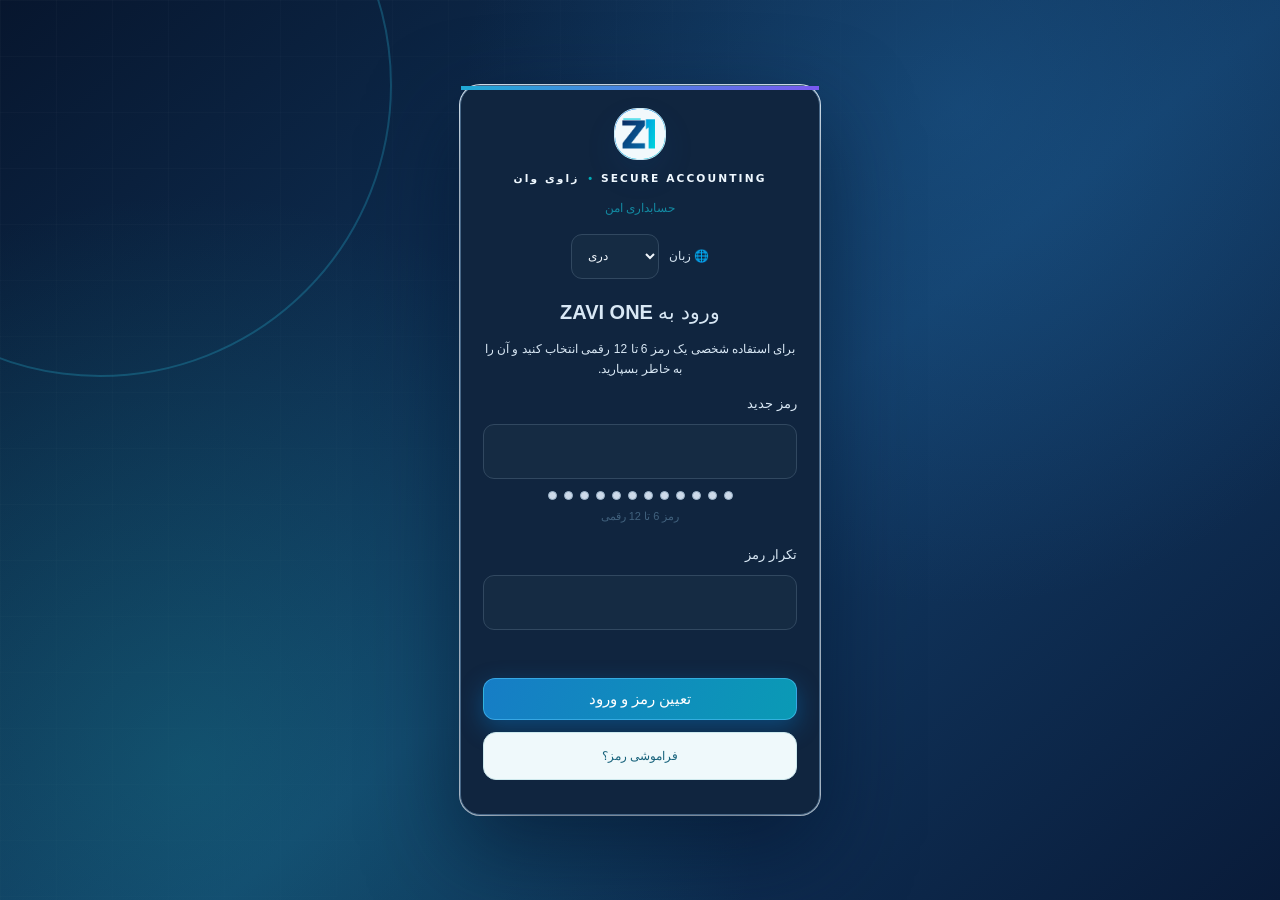
==== apps/one/index.html @ f265a0a1 "Fix PDF assets placement and escape template script tag" ====
<!doctype html>
<html lang="fa-AF" dir="rtl">
<head><script id="zavi-early-language-v30">try{let l=localStorage.getItem("zavi_public_language_v11");if(!["en","ps-AF","fa-AF"].includes(l))l="fa-AF";document.documentElement.lang=l;document.documentElement.dir=l==="en"?"ltr":"rtl";document.documentElement.setAttribute("data-zavi-lang",l)}catch(_){}</script><script id="zavi-theme-bootstrap-v29">try{let t=localStorage.getItem("zavi_theme_preference_v29");if(!["light","dark","glass"].includes(t))t="dark";document.documentElement.setAttribute("data-zavi-theme",t==="glass"?"dark":t);document.documentElement.setAttribute("data-zavi-appearance",t)}catch(e){document.documentElement.setAttribute("data-zavi-theme","dark");document.documentElement.setAttribute("data-zavi-appearance","dark")}</script><link rel="stylesheet" href="./zavi-i18n-v22.css?v=26.0"><link rel="stylesheet" href="./zavi-manual-waste-v41.css?v=41.1">
<meta charset="utf-8"><meta name="viewport" content="width=device-width,initial-scale=1,viewport-fit=cover">
<meta name="theme-color" content="#061a3c"><link rel="manifest" href="./manifest.webmanifest"><link rel="apple-touch-icon" sizes="180x180" href="./icon-180.png"><meta name="description" content="ZAVI ONE — حسابداری ساده برای فروشگاه‌ها به زبان‌های فارسی، پشتو و انگلیسی"><meta name="apple-mobile-web-app-title" content="ZAVI"><meta name="apple-mobile-web-app-capable" content="yes"><meta name="apple-mobile-web-app-status-bar-style" content="default">
<link rel="preconnect" href="https://wbbmwfnmurpphwxesssx.supabase.co" crossorigin>
<title>ZAVI ONE | حسابداری عمومی چندزبانه</title>
<script id="zavi-v44-auth-initial-guard">window.zaviCloudCanEdit=()=>false;window.zaviAccessDiagnostic=()=>"در حال بررسی حساب، دستگاه و اشتراک؛ تا تأیید مجوز ثبت غیرفعال است.";</script>
<script id="zavi-sw-bootstrap">(function(){
 if(!('serviceWorker'in navigator)||!window.isSecureContext)return;
 window.zaviSWInstall=navigator.serviceWorker.register('./sw.js',{scope:'./',updateViaCache:'none'})
 .then(()=>navigator.serviceWorker.ready).catch(e=>{console.warn('ZAVI service worker:',e.message);return null});
})();</script>

<style>
:root{--bg:#f5f7fb;--white:#fff;--ink:#152440;--muted:#73809a;--line:#e6ecf4;--primary:#136e7a;--primary2:#0b5262;--teal:#10a790;--red:#e15a6c;--amber:#d99723;--shadow:0 9px 36px rgba(27,44,79,.055);--radius:18px}
*{box-sizing:border-box}html{scroll-behavior:smooth}body{margin:0;background:var(--bg);color:var(--ink);font-family:Tahoma,"Arial",system-ui,sans-serif;font-size:13px;line-height:1.85;-webkit-tap-highlight-color:transparent}button,input,select,textarea{font:inherit}button{cursor:pointer}button:disabled{opacity:.45;cursor:not-allowed}a{text-decoration:none;color:inherit}svg{width:19px;height:19px;display:inline-block;vertical-align:middle;fill:none;stroke:currentColor;stroke-width:1.85;stroke-linecap:round;stroke-linejoin:round;flex-shrink:0}.app{display:flex;min-height:100vh}.sidebar{width:255px;position:fixed;top:0;bottom:0;right:0;background:linear-gradient(165deg,#152747,#101d37 70%);color:#afc0dd;padding:26px 15px 20px;display:flex;flex-direction:column;z-index:40}.brand{display:flex;align-items:center;gap:12px;color:white;margin:2px 9px 38px}.brand-logo{display:grid;place-items:center;background:linear-gradient(145deg,#91baff,#5276f1);height:47px;width:47px;border-radius:16px;box-shadow:0 7px 17px #3b63db57;color:#fff;font-size:24px;font-weight:900}.brand-name{font-weight:bold;font-size:21px;line-height:1.4}.brand-sub{color:#839bbf;font-size:10px}.section-nav{font-size:10px;color:#738bac;letter-spacing:.4px;padding:0 17px 9px;margin-top:8px}.nav-btn{display:flex;align-items:center;gap:12px;width:100%;color:#aebfdd;text-align:right;border:0;background:transparent;border-radius:12px;margin:2px 0;padding:10px 16px;font-weight:bold;transition:.18s}.nav-btn:hover,.nav-btn.active{background:#ffffff16;color:#fff}.nav-btn.active{box-shadow:inset -3px 0 #7aa6ff}.nav-btn svg{width:20px}.sidebar-footer{margin-top:auto;border-top:1px solid #ffffff1b;padding:17px 12px 0;font-size:11px;line-height:2;color:#7e95b5}.sidebar-footer strong{color:#dfeaff}.main{margin-right:255px;width:calc(100% - 255px);min-width:0}.topbar{height:79px;padding:0 36px;display:flex;justify-content:space-between;align-items:center;background:#fff;border-bottom:1px solid var(--line)}.topbar-title{font-size:18px;font-weight:800;letter-spacing:-.4px}.topbar-sub{font-size:11px;color:var(--muted);margin-top:-2px}.topbar-actions{display:flex;gap:10px;align-items:center}.content{max-width:1560px;margin:0 auto;padding:29px 36px 85px}.btn{border:1px solid var(--line);background:#fff;color:var(--ink);border-radius:12px;padding:10px 15px;display:inline-flex;gap:8px;align-items:center;justify-content:center;font-weight:bold;min-height:40px;white-space:nowrap}.btn:hover{background:#f7f9ff}.btn svg{width:17px;height:17px}.btn.primary{background:var(--primary);border-color:var(--primary);color:white;box-shadow:0 6px 16px #5265d52c}.btn.primary:hover{background:var(--primary2)}.btn.subtle{background:#edf1ff;border-color:#edf1ff;color:var(--primary2)}.btn.danger{color:#bb3d4d;background:#fff1f2;border-color:#fbd4da}.btn.tiny{padding:5px 9px;min-height:30px;border-radius:9px;font-size:11px}.icon-button{width:38px;height:38px;padding:0;border:1px solid var(--line);display:grid;place-items:center;background:#fff;border-radius:11px;color:#65758d}.page-head{display:flex;align-items:center;justify-content:space-between;gap:16px;margin-bottom:23px}.page-head h2{font-size:21px;margin:0;letter-spacing:-.6px}.page-head p{color:var(--muted);margin:3px 0 0;font-size:11px}.action-group{display:flex;gap:9px;align-items:center;flex-wrap:wrap}.card{background:#fff;border:1px solid var(--line);border-radius:var(--radius);box-shadow:var(--shadow)}.welcome{position:relative;background:linear-gradient(120deg,#10354e,#175c71 63%,#167e85);color:#fff;border-radius:22px;overflow:hidden;min-height:163px;padding:27px 31px;margin-bottom:24px;display:flex;justify-content:space-between;align-items:center}.welcome:before,.welcome:after{content:"";position:absolute;border-radius:50%;border:1px solid #ffffff22}.welcome:before{height:300px;width:300px;left:-65px;top:-160px;box-shadow:0 0 0 35px #ffffff09,0 0 0 72px #ffffff08}.welcome:after{height:110px;width:110px;left:160px;bottom:-93px;box-shadow:0 0 0 28px #ffffff0a}.welcome h2{font-size:24px;margin:0 0 7px}.welcome p{margin:0;color:#d1ddfa;font-size:12px}.welcome .btn{z-index:1;border:0;background:#fff;color:#253c75}.eyebrow{color:#bed0f2;font-size:11px}.stat-grid{display:grid;grid-template-columns:repeat(4,minmax(0,1fr));gap:15px;margin-bottom:22px}.stat{padding:18px 20px;position:relative;min-height:130px}.stat-top{display:flex;align-items:center;justify-content:space-between}.stat-icon{display:grid;place-items:center;border-radius:12px;height:41px;width:41px}.stat-icon.blue{background:#edf0ff;color:#5566d8}.stat-icon.green{background:#e4f8f2;color:#0e9d82}.stat-icon.orange{background:#fff5e5;color:#d79829}.stat-icon.pink{background:#fff0f2;color:#dc637a}.stat-label{font-size:11px;color:#75819a;margin:11px 0 3px}.stat-value{font-weight:900;font-size:22px;direction:ltr;text-align:right;line-height:1.6}.stat-foot{font-size:10px;color:var(--muted);margin-top:1px}.layout-2{display:grid;grid-template-columns:1.35fr 1fr;gap:18px}.panel-head{display:flex;align-items:center;justify-content:space-between;padding:18px 20px;border-bottom:1px solid var(--line);gap:10px}.panel-head h3{margin:0;font-size:14px}.panel-body{padding:20px}.muted{color:var(--muted)}.tiny-note{font-size:10px;color:var(--muted)}.pill{display:inline-flex;align-items:center;justify-content:center;padding:3px 9px;border-radius:100px;font-size:10px;font-weight:bold;background:#edf5fb;color:#4d6d90;white-space:nowrap}.pill.green{background:#e7f8f1;color:#07896e}.pill.red{background:#fff0f1;color:#ce5167}.pill.amber{background:#fff6e7;color:#ad7725}.pill.blue{background:#edf0ff;color:#5265d6}.transaction-table{width:100%;border-collapse:collapse;min-width:590px}.transaction-table th{text-align:right;font-size:11px;color:#8591a8;background:#f9fafc;font-weight:normal;padding:13px 14px;border-bottom:1px solid var(--line);white-space:nowrap}.transaction-table td{padding:13px 14px;border-bottom:1px solid #edf1f7;font-size:12px}.transaction-table tbody tr:last-child td{border-bottom:none}.transaction-table tbody tr:hover{background:#fafbff}.table-wrap{overflow-x:auto}.table-bar{padding:18px 19px;display:flex;gap:10px;flex-wrap:wrap;justify-content:space-between}.searchbox{background:white;border:1px solid var(--line);border-radius:11px;display:flex;gap:10px;align-items:center;padding:0 11px;min-height:40px;min-width:230px;color:#8d97a8}.searchbox svg{width:16px}.searchbox input{border:0;outline:0;min-width:0;background:transparent;flex:1;width:100%;color:var(--ink)}.filterbar{display:flex;gap:9px;flex-wrap:wrap;align-items:center}.filterbar select,.filterbar input{border:1px solid var(--line);border-radius:11px;min-height:40px;padding:7px 12px;color:var(--ink);background:white;max-width:170px}.list-mobile{display:none}.record-card{padding:15px 17px;border-bottom:1px solid var(--line)}.record-card:last-child{border-bottom:0}.record-card strong{font-size:13px}.rec-top{display:flex;justify-content:space-between;gap:12px}.rec-detail{display:flex;align-items:center;justify-content:space-between;color:var(--muted);gap:12px;font-size:11px;margin-top:8px}.amount{font-weight:bold;direction:ltr;display:inline-block;unicode-bidi:isolate}.positive{color:#089c83}.negative{color:#da5667}.badge{display:inline-block;background:#f0f3fb;padding:3px 8px;border-radius:8px;color:#536484;font-size:10px}.empty{padding:48px 20px;text-align:center;color:#8390a7}.empty svg{width:42px;height:42px;color:#b7c1d5;stroke-width:1.25}.empty strong{display:block;color:#465774;font-size:14px;margin:9px 0 2px}.progress{height:7px;background:#eef2f9;border-radius:20px;overflow:hidden}.progress i{height:100%;display:block;background:#6579e2;border-radius:20px}.bar-chart{height:192px;display:flex;align-items:stretch;justify-content:space-around;gap:13px;padding:8px 4px 0;direction:ltr}.bar-col{height:100%;display:flex;flex-direction:column;align-items:center;flex:1;justify-content:flex-end;gap:5px;min-width:32px}.bar-col .track{height:150px;width:min(40px,100%);background:#eff2ff;border-radius:8px;display:flex;align-items:flex-end;overflow:hidden}.bar-col .fill{background:linear-gradient(180deg,#8195f9,#4e65d7);border-radius:8px 8px 0 0;width:100%;min-height:1px}.bar-col .label{font-size:10px;color:#8591a8;white-space:nowrap}.bar-col .tip{font-size:9px;color:#5b6c85}.stock-item{padding:12px 0;border-bottom:1px solid #f0f3f8;display:flex;align-items:center;justify-content:space-between;gap:10px}.stock-item:last-child{border:0}.stock-item .prod-title{font-weight:bold}.stock-item .stock-sub{font-size:10px;color:var(--muted)}.mini-circle{height:36px;width:36px;border-radius:11px;display:grid;place-items:center;background:#f1f5ff;color:#6275d5;margin-left:9px}.stock-left{display:flex;align-items:center}.form-grid{display:grid;grid-template-columns:repeat(2,minmax(0,1fr));gap:14px}.field{display:flex;flex-direction:column;gap:5px;min-width:0}.field.full{grid-column:1/-1}.field label{font-weight:bold;font-size:11px;color:#4b5972}.field input,.field select,.field textarea{min-height:43px;min-width:0;width:100%;border:1px solid #dce4ef;border-radius:10px;background:#fff;padding:10px 12px;outline:none;color:#22314a;transition:.15s}.field textarea{min-height:78px;resize:vertical}.field input:focus,.field select:focus,.field textarea:focus{border-color:#7786e5;box-shadow:0 0 0 3px #6375e715}.field-hint{font-size:10px;color:#91a0b5}.modal-backdrop{position:fixed;inset:0;background:#0e1f3d8c;z-index:100;display:flex;align-items:center;justify-content:center;padding:20px;backdrop-filter:blur(3px)}.modal{max-width:760px;width:100%;background:white;max-height:min(94vh,950px);overflow:auto;border-radius:23px;box-shadow:0 24px 80px #121c3450}.modal-head{padding:18px 23px;border-bottom:1px solid var(--line);display:flex;align-items:center;justify-content:space-between;position:sticky;top:0;background:white;z-index:2}.modal-head h3{font-size:17px;margin:0}.modal-body{padding:23px}.modal-foot{padding:15px 23px;display:flex;gap:10px;justify-content:flex-end;border-top:1px solid var(--line);background:white;position:sticky;bottom:0}.order-items{display:flex;flex-direction:column;gap:8px}.order-head{display:grid;grid-template-columns:2fr .65fr 1fr 32px;gap:8px;color:#7c889e;font-size:10px;padding:0 4px}.order-line{display:grid;grid-template-columns:2fr .65fr 1fr 32px;gap:8px}.order-line select,.order-line input{min-width:0;width:100%;border:1px solid #dce4ef;border-radius:9px;padding:10px;font-size:12px;background:white}.order-line .remove-line{height:39px;border:1px solid #f1dce2;border-radius:9px;background:#fff4f5;color:#ca5c6a;padding:0;display:grid;place-items:center}.totals{background:#f5f7fe;border:1px solid #e9eeff;border-radius:13px;padding:12px 15px;display:flex;justify-content:space-between;gap:10px;flex-wrap:wrap}.totals div{display:flex;gap:7px;align-items:center}.totals b{color:#2a408e}.form-section-title{font-size:12px;font-weight:800;margin:21px 0 9px;border-bottom:1px solid var(--line);padding-bottom:7px}.settings-card{padding:20px;margin-bottom:17px}.settings-card h3{font-size:14px;margin:0 0 7px}.settings-card p{font-size:11px;color:var(--muted);margin:4px 0 13px}.settings-card .action-group{margin-top:12px}.notice{border-radius:12px;padding:13px 16px;background:#fff8e7;color:#815c1c;font-size:11px;border:1px solid #f8e8c0;margin-bottom:18px}.report-grid{display:grid;grid-template-columns:repeat(3,minmax(0,1fr));gap:13px;margin-bottom:17px}.report-stat{padding:17px}.report-stat small{display:block;color:var(--muted)}.report-stat strong{font-size:21px;display:block;direction:ltr;text-align:right;margin-top:4px}.account-box{display:flex;align-items:center;justify-content:space-between;gap:15px;border:1px solid var(--line);border-radius:12px;padding:14px 17px;background:white}.accounts-grid{display:grid;grid-template-columns:repeat(3,1fr);gap:12px}.error-text{color:var(--red);font-size:11px;display:none}.toast{position:fixed;bottom:30px;left:30px;background:#192c4b;color:#fff;box-shadow:0 12px 40px #10203c4d;z-index:200;padding:12px 18px;border-radius:12px;font-size:12px;max-width:min(480px,calc(100vw - 34px));opacity:0;pointer-events:none;transform:translateY(18px);transition:.2s}.toast.show{opacity:1;transform:translateY(0)}.mobile-bottom{display:none}.mobile-brand{display:none}.shade{display:none}.top-label{padding:3px 8px;background:#f0f3fe;border-radius:8px;color:#6577a0;font-size:10px}.split-line{display:flex;justify-content:space-between;gap:10px;margin:8px 0}.detail-box{background:#f8fafe;padding:15px;border-radius:13px}.file-button{position:relative;overflow:hidden}.file-button input{position:absolute;inset:0;opacity:0;cursor:pointer;width:100%;height:100%}.nav-mobile-only{display:none}
@media(max-width:1260px){.content{padding-left:23px;padding-right:23px}.topbar{padding:0 23px}.stat{padding:16px 13px}.stat-value{font-size:19px}}
@media(max-width:1050px){.sidebar{display:none}.main{margin-right:0;width:100%}.topbar{height:70px}.mobile-brand{display:flex;align-items:center;gap:9px;font-size:17px;font-weight:900}.mobile-brand .brand-logo{width:38px;height:38px;font-size:20px;border-radius:12px}.topbar-title,.topbar-sub{display:none}.mobile-bottom{display:grid;grid-template-columns:repeat(5,1fr);position:fixed;bottom:0;left:0;right:0;padding:8px 7px calc(8px + env(safe-area-inset-bottom));background:#fff;border-top:1px solid var(--line);z-index:35;box-shadow:0 -7px 25px #1225490b}.bottom-btn{display:flex;flex-direction:column;gap:1px;align-items:center;justify-content:center;background:none;border:0;color:#8791a7;min-height:48px;font-size:10px}.bottom-btn.active{color:#4256ca;font-weight:bold}.bottom-btn.active svg{stroke-width:2.5}.shade{display:block;position:fixed;inset:0;background:#07162c80;z-index:70}.mobile-drawer{display:flex!important;right:0;width:min(290px,85vw);box-shadow:-15px 0 50px #0815284b;z-index:80}.mobile-drawer .brand{margin-bottom:15px}.sidebar-footer{font-size:10px}.content{padding-bottom:105px}.nav-mobile-only{display:inline-flex}}
@media(max-width:760px){.content{padding:19px 15px 113px}.topbar{padding:0 15px}.stat-grid{grid-template-columns:repeat(2,1fr);gap:11px}.stat{min-height:121px}.stat-value{font-size:18px}.layout-2{grid-template-columns:1fr}.page-head{align-items:flex-start}.page-head h2{font-size:18px}.page-head .action-group{justify-content:flex-end}.welcome{min-height:170px;padding:23px 19px}.welcome h2{font-size:20px}.welcome .btn{font-size:11px;padding:8px 11px}.welcome p{max-width:270px}.report-grid{grid-template-columns:repeat(2,1fr)}.accounts-grid{grid-template-columns:1fr}.table-wrap{display:none}.list-mobile{display:block}.searchbox{min-width:0;flex:1}.table-bar{padding:13px;gap:8px}.panel-head{padding:15px}.modal-backdrop{padding:0;align-items:flex-end}.modal{border-radius:20px 20px 0 0;max-height:95vh}.modal-head{padding:15px 17px}.modal-body{padding:15px 16px}.modal-foot{padding:12px 16px 19px}.form-grid{gap:11px}.order-head,.order-line{grid-template-columns:minmax(100px,2fr) minmax(55px,.65fr) minmax(70px,1fr) 30px;gap:5px}.order-line select,.order-line input{padding:7px 5px;font-size:11px}.order-line .remove-line{height:36px}.toast{bottom:85px;left:12px}.stat-label{margin:8px 0 0}.action-group .btn{font-size:11px;padding:8px 10px}}
@media(max-width:390px){.form-grid{grid-template-columns:1fr}.field.full{grid-column:1}.stat-value{font-size:16px}.topbar-actions .btn{padding:8px}.welcome{display:block}.welcome .btn{margin-top:13px}.report-grid{grid-template-columns:1fr 1fr}}
@media print{.sidebar,.topbar,.mobile-bottom,.modal-backdrop,.btn,.page-head .action-group,.table-bar{display:none!important}.main{margin:0;width:100%}.content{padding:0}body{background:white}.card{box-shadow:none} .table-wrap{display:block} .list-mobile{display:none}}

/* Accounts receivable pro features */
.debt-hero{background:linear-gradient(118deg,#13274f 0%,#2a4483 74%,#486ac8 100%);color:white;padding:25px 27px;border-radius:21px;display:flex;gap:18px;justify-content:space-between;align-items:center;margin:0 0 18px;box-shadow:0 14px 40px #243e811d;position:relative;overflow:hidden}
.debt-hero:after{content:"";width:250px;height:250px;border-radius:50%;position:absolute;left:-95px;top:-165px;box-shadow:0 0 0 30px #ffffff09,0 0 0 65px #ffffff05;border:2px solid #ffffff16}
.debt-hero small{display:block;color:#b7ccf5;font-size:12px}.debt-hero strong{display:block;font-size:32px;line-height:1.45;direction:ltr;text-align:right}.debt-hero span{font-size:11px;color:#d4e1fa}.debt-hero .btn{z-index:1;color:#203d7a;background:#fff;border:0}
.debt-cards{display:grid;grid-template-columns:repeat(2,minmax(0,1fr));gap:13px;margin:0 0 22px}.debt-card{background:white;padding:18px;border:1px solid var(--line);border-radius:17px;box-shadow:var(--shadow);min-width:0}.debt-card .dc-top{display:flex;align-items:center;justify-content:space-between;gap:9px}.debt-card h3{margin:0;font-size:15px}.debt-card .dc-amount{font-size:24px;font-weight:900;display:block;margin-top:8px;color:#be465c}.debt-card .dc-contact{display:flex;gap:8px;color:#78859f;font-size:11px;margin:4px 0 13px;align-items:center}.debt-card .dc-actions{display:flex;flex-wrap:wrap;gap:7px}.debt-card .dc-actions .btn{min-height:36px}.debt-card .dc-actions .btn svg{width:15px}
.ledger-intro{background:linear-gradient(135deg,#f1f5ff,#ffffff);border:1px solid #e2eafa;padding:15px 16px;border-radius:14px;margin-bottom:14px}.ledger-intro small{display:block;color:#7c8da8}.ledger-intro strong{font-size:23px;display:block;color:#273d85;direction:ltr;text-align:right}.ledger-table{width:100%;border-collapse:collapse;font-size:11px}.ledger-table th{font-size:10px;text-align:right;padding:10px;background:#f6f8fd;color:#8390a7}.ledger-table td{padding:11px 10px;border-bottom:1px solid #edf1f6}.ledger-table .amount{font-size:11px}.ledger-contact{display:flex;flex-wrap:wrap;gap:15px;margin:7px 0 14px;color:#75839a;font-size:11px}.ledger-contact a{color:var(--primary2)}.statement-preview{background:#f0f4fa;text-align:center;border-radius:15px;padding:14px}.statement-preview img{max-width:100%;max-height:min(58vh,650px);object-fit:contain;box-shadow:0 5px 24px #192a4b2b;border-radius:9px}.statement-actions{display:flex;flex-wrap:wrap;gap:8px;margin-top:15px}.statement-actions .btn{flex:1}.small-info{font-size:11px;color:#7886a0;line-height:2}.phone-link{direction:ltr;unicode-bidi:isolate;display:inline-flex;color:#4a5fc4;text-decoration:underline;text-underline-offset:3px}
@media(max-width:760px){.debt-cards{grid-template-columns:1fr}.debt-hero{padding:18px;align-items:flex-start}.debt-hero strong{font-size:24px}.debt-hero .btn{font-size:10px}.debt-card{padding:15px}.ledger-table{min-width:530px}.statement-actions .btn{flex:1 1 calc(50% - 8px);white-space:normal;text-align:center}}
@media(max-width:390px){.debt-hero{display:block}.debt-hero .btn{margin-top:12px}}


/* ZAVI Personal — private owner mode */
html.zawi-locked .app,html.zawi-locked .mobile-bottom,html.zawi-locked #overlay,html.zawi-locked #toast{visibility:hidden!important}
.zawi-lock-screen{position:fixed;inset:0;z-index:99999;display:none;align-items:center;justify-content:center;background:radial-gradient(circle at 80% 0%,#2d508f 0%,transparent 37%),linear-gradient(145deg,#0e1e3a 0%,#182e5a 58%,#131e38 100%);padding:calc(16px + env(safe-area-inset-top)) 17px calc(16px + env(safe-area-inset-bottom));font-family:Tahoma,Arial,sans-serif;color:#203351;overflow-y:auto}
html.zawi-locked .zawi-lock-screen{display:flex}
.zawi-auth-card{width:min(100%,420px);padding:30px 28px;background:white;border-radius:28px;box-shadow:0 26px 75px #07102450;text-align:center;max-height:100%;overflow-y:auto}
.zawi-lock-emblem{height:70px;width:70px;background:linear-gradient(130deg,#4c77e9,#263c7c);border-radius:24px;display:grid;place-items:center;margin:0 auto 12px;color:white;font-size:34px;font-weight:900;box-shadow:0 14px 30px #24499f44}
.zawi-brand-latin{font-weight:800;color:#6b7c9c;letter-spacing:2px;font-size:10px}
.zawi-auth-card h2{font-size:25px;margin:4px 0 8px;color:#16294a}
.zawi-lock-description{font-size:12px;color:#74829a;line-height:2;margin:0 auto 18px;max-width:320px}
.zawi-pin-field{text-align:right;margin-bottom:12px}
.zawi-pin-field label{display:block;margin-bottom:5px;font-size:11px;color:#465977;font-weight:bold}
.zawi-pin-field input{width:100%;height:52px;letter-spacing:8px;direction:ltr;text-align:center;font-size:22px;border:1px solid #dbe2ef;outline:0;border-radius:13px;background:#f7f9fd;color:#172747}
.zawi-pin-field input:focus{border-color:#576ee2;box-shadow:0 0 0 3px #5973e522}
.zawi-pin-btn{width:100%;background:linear-gradient(130deg,#4c67de,#354bb9);color:white;border:0;border-radius:14px;min-height:50px;font-weight:900;font-size:14px;margin-top:7px}
.zawi-lock-error{font-size:11px;color:#c33e59;min-height:27px;margin:7px 0 0;line-height:1.7}
.zawi-lock-info{font-size:10px;line-height:2;color:#8b97ac;margin:14px 0 0}
.zawi-personal-action{display:inline-flex;justify-content:center;align-items:center;gap:6px;padding:7px 11px;border-radius:10px;border:1px solid #dbe5f2;background:#fff;color:#304c83;font-weight:700;font-size:11px;cursor:pointer}
@media (max-width:420px){.zawi-auth-card{padding:25px 20px}.zawi-auth-card h2{font-size:22px}}
@media print {.zawi-lock-screen{display:none!important}}
.fx-preview{padding:10px 13px;border-radius:11px;background:#ecfbfb;border:1px solid #c7eaeb;color:#076879;font-weight:bold;min-height:43px}
@media(max-width:590px){.fx-preview{font-size:12px}.modal-body{padding:16px}.form-grid{grid-template-columns:1fr 1fr;gap:10px}.field.full{grid-column:1/-1}}

/* ZAVI 7: fast free-text invoices and easy product cards */
.zawi-inline-tip{margin:8px 0 12px;padding:11px 14px;background:#eaf9f9;color:#17636e;border:1px solid #c9e8eb;border-radius:12px;font-size:11px;line-height:1.9}
.zawi-order-heading{display:grid;grid-template-columns:minmax(0,2fr) minmax(75px,.65fr) minmax(100px,1fr) 36px;gap:8px;margin:0 5px 7px;font-size:11px;color:#617088}
.order-items{gap:10px}
.order-line{display:block;padding:11px;border:1px solid #dbe5f2;border-radius:14px;background:#fbfcff}
.order-line .order-row{display:grid;grid-template-columns:minmax(0,2fr) minmax(75px,.65fr) minmax(100px,1fr) 36px;gap:9px;align-items:start}
.order-line input,.order-line select{min-width:0;width:100%;border:1px solid #d3deef;border-radius:9px;padding:10px;font-size:13px;background:white;min-height:42px}
.order-line .remove-line{height:42px;width:36px;border:1px solid #f1dce2;border-radius:9px;background:#fff4f5;color:#ca5c6a;padding:0;display:grid;place-items:center}
.order-line .line-status{font-size:10px;line-height:1.7;color:#66768b;padding:6px 2px 0}
.order-line .line-status.fresh{color:#007c75}
.order-line details{margin-top:7px}
.order-line details summary{cursor:pointer;font-size:11px;color:#4965a0;padding:3px 2px}
.order-line .extras-grid{display:grid;grid-template-columns:repeat(3,minmax(0,1fr));gap:9px;margin-top:8px}
.order-line .extras-grid label{font-weight:700;display:block;margin-bottom:4px;color:#51627e;font-size:10px}
.zawi-receipt-block{background:#fffdf5;border:1px solid #f6e8b4;padding:12px;border-radius:12px;font-size:11px;color:#805c17}
@media(max-width:650px){
.zawi-order-heading{display:none}
.order-line .order-row{grid-template-columns:minmax(0,1fr) minmax(0,1fr) 36px;gap:8px}
.order-line .order-row [data-field="productName"]{grid-column:1/-1}
.order-line .extras-grid{grid-template-columns:1fr 1fr}
.order-line .extras-grid > :last-child{grid-column:1/-1}
}


/* ZAVI — دری افغانستان / نسخه حرفه‌ای ۸ */
:root{--primary:#185c80;--primary2:#137c9d;--shadow:0 9px 25px rgba(20,67,99,.075)}
.page-head h2{color:#103b59}.btn.primary{background:linear-gradient(115deg,#116f91,#0c8b9e);border-color:#0c829a;box-shadow:0 7px 16px rgba(15,123,155,.17)}
.btn.primary:hover{background:#126a89}.sidebar{background:linear-gradient(166deg,#102c49,#0b223b 70%)}
.sidebar .nav-btn.active{box-shadow:inset -4px 0 #e8c24d}.welcome{background:linear-gradient(122deg,#0e344f,#146d88 68%,#13a6af)}
.card{border-color:#dce9ee}.pill.blue{background:#e5f4f7;color:#15738d}
.account-box{border-color:#dbe9ed}.stats-mini{display:flex;flex-wrap:wrap;gap:10px;align-items:center}
.backup-reminder{background:linear-gradient(115deg,#fff9e7,#f2fbff);border:1px solid #f6e8b6;padding:14px 17px;margin:13px 0;border-radius:13px;display:flex;gap:15px;align-items:center;justify-content:space-between;flex-wrap:wrap}
.backup-reminder b{display:block;color:#68501e}.backup-reminder p{margin:1px 0;color:#927348;font-size:11px}.tag-label{display:inline-block;font-size:10px;color:#587f8e;background:#e8f5f6;padding:3px 9px;border-radius:20px}
.hawala-records{display:grid;gap:12px}.hawala-record{padding:15px 16px;border:1px solid #dbe8ec;border-radius:14px;background:#fff}
.hawala-record-head{display:flex;justify-content:space-between;gap:15px;align-items:center;flex-wrap:wrap}
.hawala-record .data-grid{display:grid;grid-template-columns:repeat(3,minmax(0,1fr));gap:12px;margin:11px 0;color:#536a7e;font-size:11px}
.hawala-record .data-grid b{display:block;font-size:12px;color:#1c4158;margin-top:3px}
@media(max-width:700px){.hawala-record .data-grid{grid-template-columns:repeat(2,minmax(0,1fr))}.backup-reminder .btn{width:100%}}

/* ZAVI ONE public-friendly multilingual layout */
.zavi-language-picker{border:1px solid #cddce7;border-radius:10px;background:#fff;color:#153a55;padding:7px 9px;font:600 12px system-ui;max-width:106px;height:38px;outline:none;cursor:pointer;direction:ltr}
.zavi-install-small{border:1px solid #dce5f0;background:#e7f8fb;color:#0d708c;border-radius:10px;font-weight:900;cursor:pointer;height:37px;width:39px}
.zavi-auth-language{display:flex;gap:10px;align-items:center;justify-content:center;flex-wrap:wrap;margin:10px 0 15px;color:#60758d;font-size:12px}
.zavi-custom-card{border:1px solid #c5e4e9!important;background:linear-gradient(130deg,#fff,#f6fcfc)}
.zavi-custom-head{display:flex;align-items:start;justify-content:space-between;gap:15px;flex-wrap:wrap}.zavi-custom-head h3{margin:0 0 6px}.zavi-custom-head p{margin:0 0 14px;color:#6b8291;line-height:1.9}
.zavi-module-grid{display:grid;grid-template-columns:repeat(3,minmax(0,1fr));gap:9px;margin:12px 0}.zavi-switch{border:1px solid #dbe9ee;background:#fff;border-radius:11px;padding:8px 12px;display:flex;align-items:center;gap:8px;cursor:pointer;font-size:12px}.zavi-switch input{accent-color:#1686a1;width:17px;height:17px}
html[dir=ltr] .sidebar{left:0;right:auto}html[dir=ltr] .main{margin-left:255px;margin-right:0}html[dir=ltr] .nav-btn{text-align:left}html[dir=ltr] .transaction-table th,html[dir=ltr] .transaction-table td{text-align:left}html[dir=ltr] .page-head,html[dir=ltr] .card{text-align:left}html[dir=ltr] .field label{text-align:left}html[dir=ltr] .brand{text-align:left}html[dir=ltr] .sidebar .nav-btn.active{box-shadow:inset 4px 0 #e8c24d}
@media(max-width:900px){html[dir=ltr] .main{margin:0;width:100%}html[dir=ltr] .sidebar{right:auto;left:-280px}html[dir=ltr] .sidebar.mobile-drawer{left:0;right:auto}}
@media(max-width:660px){.zavi-module-grid{grid-template-columns:repeat(2,minmax(0,1fr))}.zavi-language-picker{max-width:85px;padding:5px 4px}.zavi-install-small{height:34px;width:33px}.topbar-actions{gap:4px}}


html,body{max-width:100%;overflow-x:clip}
@media(min-width:1051px){html[dir="ltr"] .sidebar{right:auto;left:0}html[dir="ltr"] .main{margin-right:0;margin-left:255px}}
@media(max-width:1050px){html[dir="ltr"] .main{margin-right:0;margin-left:0;width:100%}}
@media(max-width:700px){
 .topbar{display:flex;gap:7px;justify-content:space-between;padding:0 12px}
 .topbar>.topbar-actions{min-width:0;flex-shrink:1;gap:6px}
 .topbar .mobile-brand{font-size:14px;white-space:nowrap;flex-shrink:0}
 #z20TopStatus,#todayStamp{display:none!important}
 .topbar .zavi-language-picker{max-width:95px;width:95px;padding:6px 4px}
 .topbar #topSaleBtn{min-width:38px;max-width:94px;padding:8px 7px;font-size:10px}
 .page-head{flex-wrap:wrap}
}
/* ZAVI ONE — professional, accessible customization and cloud teams */
.z20-profile{display:flex;align-items:center;gap:10px;border:1px solid #dce8ef;background:#eff9fa;padding:9px 13px;border-radius:14px;color:#184e5e;font-size:12px;font-weight:700;flex-wrap:wrap}
.z20-profile .z20-dot{width:8px;height:8px;border-radius:50%;background:#13a88c;display:inline-block}
.z20-controls{display:flex;gap:8px;flex-wrap:wrap;align-items:center}
.z20-grid{display:grid;grid-template-columns:repeat(2,minmax(0,1fr));gap:10px}
.z20-toggle{display:flex;align-items:center;justify-content:space-between;gap:10px;padding:12px 14px;background:#f8fbfc;border:1px solid #e2ecf0;border-radius:12px;cursor:pointer;font-weight:600}
.z20-toggle input{width:19px;height:19px;accent-color:#139f8c;flex-shrink:0;cursor:pointer}
.z20-sub{font-size:11px;color:#687c8f;line-height:1.9}
.z20-panel{border:1px solid #e0eaf0;border-radius:18px;background:#fff;padding:22px;margin:17px 0;box-shadow:0 8px 26px rgba(19,49,77,.055)}
.z20-panel h3{margin:0 0 6px;font-size:17px}.z20-panel p{margin:7px 0 15px;color:#65778e;font-size:12px;line-height:2}
.z20-label{display:block;font-size:12px;color:#3a526d;font-weight:700;margin:8px 0 5px}
.z20-input{width:100%;min-width:0;border:1px solid #d8e4ec;border-radius:10px;background:#fff;padding:12px;color:#1d3047;min-height:42px;font:inherit}
.z20-input:focus{outline:2px solid #a6e8dc;border-color:#0f9d8b}
.z20-row{display:grid;grid-template-columns:repeat(2,minmax(0,1fr));gap:12px}
.z20-success{background:#e6f9ef;color:#126b4b;border-radius:11px;padding:10px 14px;margin:12px 0}
.z20-alert{background:#fff5e6;color:#835514;border:1px solid #f9e3bf;border-radius:12px;padding:12px 14px;margin:12px 0;line-height:1.9;font-size:12px}
.z20-readonly .btn[data-action]:not([data-action="backup"]):not([data-action^="export_"]):not([data-action="backup_secure"]){opacity:.36;pointer-events:none}
.z20-readonly #topSaleBtn{display:none!important}
.z20-pill{background:#e9eefb;color:#314e8b;display:inline-flex;align-items:center;padding:4px 11px;border-radius:99px;font-size:12px}
.z20-team{display:flex;justify-content:space-between;align-items:center;padding:12px 0;border-bottom:1px solid #e9eff3;gap:10px;flex-wrap:wrap}
.z20-actions{display:flex;gap:9px;flex-wrap:wrap;margin-top:11px}.z20-actions .btn{min-width:0}
.z20-status{font-size:11px;color:#617992;padding:10px 0;word-wrap:break-word}
.z20-advanced summary{cursor:pointer;font-weight:700;padding:9px;color:#306c78}
@media(max-width:700px){.z20-grid,.z20-row{grid-template-columns:1fr}.z20-panel{padding:16px}.z20-actions .btn{flex:1}}


/* ZAVI ONE visual identity inspired by Z1 invoice: navy + turquoise + white */
:root{--bg:#f0f6fb;--primary:#066ca4;--primary2:#0097bf;--shadow:0 12px 34px rgba(6,38,78,.075)}
body{background:radial-gradient(circle at 90% -5%,#d8f7fc 0,transparent 30%),var(--bg)}
.sidebar{background:linear-gradient(164deg,#031b43,#07336d 58%,#065879);border-left:1px solid #0c567c}
.sidebar .brand-logo{background:linear-gradient(125deg,#0c89ce,#05d8dc);color:#fff;box-shadow:0 7px 28px #05bbc55a}
.sidebar .nav-btn.active{background:linear-gradient(90deg,#1bd4db20,#19a6fa32);box-shadow:inset -4px 0 #10dde2}
.topbar{border-bottom:1px solid #d9e9f1;box-shadow:0 5px 28px #0b3a7310}
.card,.z20-panel{border:1px solid #dceaf1;box-shadow:0 9px 28px #082b5a0b;border-radius:18px}
.welcome{background:linear-gradient(117deg,#052d66 3%,#0066a9 63%,#08c6d4);border:1px solid #08adcd;box-shadow:0 18px 35px #036fa72b}
.btn.primary{background:linear-gradient(115deg,#0757a0,#04b7c8);border-color:#057cb0}
.btn.primary:hover{background:linear-gradient(115deg,#064a84,#098ba9)}
.stat-value{color:#0c426e}.panel-head h3{color:#0a4978}
.zavi-custom-card{background:linear-gradient(125deg,#fff,#e9faff)}
.z1-repair-stats{display:grid;grid-template-columns:repeat(3,minmax(0,1fr));gap:12px;margin-bottom:16px}.z1-repair-stat{padding:17px;background:linear-gradient(135deg,#fff,#edfbff);border-radius:16px;border:1px solid #d8ecf5}.z1-repair-stat span{display:block;font-size:11px;color:#6b8494}.z1-repair-stat b{font-size:20px;color:#07477c}
.z1-repair-list{display:grid;gap:10px;padding:14px}.z1-repair-entry{display:flex;justify-content:space-between;gap:15px;align-items:center;background:#fafcff;border:1px solid #e1edf5;border-radius:15px;padding:15px}.z1-repair-entry b{display:block;font-size:14px}.z1-repair-entry small{display:block;color:#71889a;font-size:11px;line-height:2.1}.z1-repair-entry .pill{margin-top:6px}.z1-repair-meta{text-align:left}.z1-repair-meta .action-group{margin-top:6px}.z1-repair-meta .btn{min-height:30px}.z1-detail-title{display:flex;justify-content:space-between;align-items:center;gap:10px;font-size:18px;margin-bottom:12px}
.z1-edition{display:inline-flex;align-items:center;gap:8px;background:#e2f7fa;color:#035477;border-radius:20px;border:1px solid #b4e7ef;font-size:11px;padding:4px 10px;font-weight:800}
@media(max-width:800px){.z1-repair-stats{grid-template-columns:1fr}.z1-repair-entry{flex-direction:column;align-items:stretch}.z1-repair-meta{text-align:right}}

/* ZAVI ONE v21.1 — readable typography & one-click options */
body{font-size:15px;line-height:1.9}
.nav-btn,.btn,.field input,.field select,.field textarea,.filterbar input,.filterbar select{font-size:14px}
.field label,.page-head p,.topbar-sub,.panel-head h3,.transaction-table th,.record-card strong{font-size:13px}
.transaction-table td,.record-card,.notice,.settings-card p,.zavi-switch,.z20-toggle,.small-info{font-size:14px}
.tiny-note,.pill,.stat-label,.stat-foot,.section-nav,.sidebar-footer,.nav-btn small,.field-hint{font-size:12px}
.zavi-enable-all{display:flex;align-items:center;flex-wrap:wrap;gap:12px;padding:14px 0 18px}
.zavi-enable-all .btn{white-space:normal;line-height:1.7}
.zavi-renew-whatsapp{display:inline-flex;align-items:center;gap:6px;white-space:nowrap}
@media(max-width:760px){body{font-size:15px}.nav-btn,.btn,.field input,.field select,.field textarea{font-size:15px}.transaction-table td,.transaction-table th{font-size:13px}.zavi-enable-all .btn{width:100%}}

/* V24.3 Pro: legibility-only adjustment; preserve original layout */
body{font-family:Tahoma,"Noto Sans Arabic",Arial,system-ui,sans-serif;font-size:15px;line-height:1.95}
button,input,select,textarea{font-family:inherit;font-size:inherit}
.nav-btn,.settings-card p,.record-detail,.record-card,.field label,.field-hint,.small-info,.notice,.z20-sub,.z20-label,.z20-status,.zawi-lock-description{font-size:14px;line-height:1.9}
.transaction-table td,.transaction-table th,.ledger-table td,.ledger-table th,.stat-label,.stat-foot,.tiny-note{font-size:13px;line-height:1.85}
.page-head p,.topbar-sub,.zawi-lock-info{font-size:13px}
@media(max-width:650px){body{font-size:14px}.settings-card p,.field label,.nav-btn{font-size:13px}}

/* ZAVI ONE V45: 12 Afghan solar months and readable invoice preview */
.z45-chart-scroll{width:100%;overflow-x:auto;overscroll-behavior-x:contain;scrollbar-color:#aac5ee #eff5fd;padding-bottom:10px;scrollbar-width:thin}
.z45-chart-scroll .bar-chart{height:235px;min-width:785px;gap:8px;justify-content:space-between;padding:8px 4px 0}
.z45-chart-scroll .bar-col{min-width:50px;gap:5px}
.z45-chart-scroll .bar-col .track{height:177px;width:32px;background:#edf4ff}
.z45-chart-scroll .bar-col .label{font-size:11px;color:#233f63}
.z45-chart-scroll .bar-col .tip{font-size:10px;font-weight:700}
.z45-chart-scroll .solar-chart-year{font-size:10px}
.z45-invoice-modal{max-width:1030px!important;max-height:min(96vh,1100px)!important;box-shadow:0 28px 80px #0f254254!important}
.z45-invoice-modal .modal-body{padding:14px 20px}
.z45-invoice-modal .statement-preview{display:flex;align-items:flex-start;justify-content:center;background:linear-gradient(160deg,#f0f5fc,#e9f2f9);border:1px solid #e2eaf3;border-radius:18px;padding:16px;max-height:69vh;overflow:auto}
.z45-invoice-modal .statement-preview img{height:auto!important;max-height:none!important;width:min(100%,710px)!important;box-shadow:0 10px 32px #172d4924;border-radius:11px}
.z45-invoice-modal .statement-actions{display:flex;flex-wrap:wrap;gap:8px;margin-top:14px;justify-content:center}
.z45-invoice-modal .statement-actions .btn{min-height:43px}
@media(max-width:650px){.z45-invoice-modal .modal-body{padding:10px}.z45-invoice-modal .statement-preview{padding:8px;max-height:65vh}.z45-invoice-modal .statement-actions .btn{font-size:11px;padding:7px 9px}.z45-chart-scroll .bar-chart{min-width:760px}}

/* V47: full Afghan Solar Hijri year: Hamal -> Hoot in RTL reading order. */
.z47-chart-header{display:flex;align-items:center;justify-content:space-between;flex-wrap:wrap;gap:10px;margin-bottom:10px}
.z47-chart-year-label{display:inline-flex;gap:8px;align-items:center;font-weight:700;font-size:12px;color:#25456c}
.z47-chart-year-label select{min-width:92px;border:1px solid #cbdcf5;border-radius:10px;padding:5px 8px;background:#fff;color:#123b6a}
.z47-chart-scroll{direction:rtl;scrollbar-gutter:stable}
.z47-chart-scroll .bar-chart{direction:rtl;min-width:790px;justify-content:space-between}
.z47-chart-scroll .bar-col{min-width:49px}
.z47-chart-scroll .bar-col .label{font-size:12px;font-weight:750;color:#234767}
.z47-chart-scroll .bar-col .fill{background:linear-gradient(180deg,#27b9ca,#2367c7)}
@media(max-width:650px){.z47-chart-scroll .bar-chart{min-width:785px}.z47-chart-header{align-items:flex-start}}
</style>
<style id="zavi-public-graphic-v2433">
/* ZAVI ONE PUBLIC GRAPHIC UI V24.3.3 — presentation-only theme */
:root{--bg:#edf5ff;--white:#fff;--ink:#10264b;--muted:#6d829f;--line:#dce8f8;--primary:#0878ef;--primary2:#065cce;--teal:#04bf9d;--red:#f94373;--amber:#ff9816;--shadow:0 10px 34px rgba(12,60,120,.095);--radius:18px}
body{background:radial-gradient(circle at 15% 0%,#d9edff 0,transparent 37%),linear-gradient(140deg,#eff7ff,#e9f2fc 65%,#e7f1fd);color:var(--ink);font-family:Tahoma,'Segoe UI',Arial,system-ui,sans-serif;font-size:13.5px}
.sidebar{background:linear-gradient(165deg,#092e60 0%,#061b3a 58%,#081a37 100%);box-shadow:-5px 0 25px #051b3c2a;border-left:1px solid #2a5081;padding:18px 12px}
.brand{padding:12px 8px 17px;margin:0 4px 17px;border-bottom:1px solid #ffffff22}
.brand-logo{background:linear-gradient(145deg,#0bb7ff,#0069f5 80%);box-shadow:0 10px 25px #078bff55;border-radius:14px}
.brand-name{font-size:23px;letter-spacing:.3px}.brand-sub{color:#a9d3fb}
.section-nav{color:#82b4e6}.nav-btn{color:#c9dcf4;border-radius:11px;padding:11px 14px;margin:3px 0;transition:background .2s,transform .2s}
.nav-btn:hover{background:#123d74;color:white;transform:translateX(-2px)}.nav-btn.active{background:linear-gradient(100deg,#098fff,#0069ee);color:white;box-shadow:0 6px 20px #006bf344,inset 0 1px #ffffff50}
.sidebar-footer{color:#a2bfe0}.sidebar-footer strong{color:white}
.topbar{background:linear-gradient(105deg,#123e73,#092a57);border-bottom:1px solid #285a93;color:white;box-shadow:0 4px 18px #0b3a7122}
.topbar-title{color:white}.topbar-sub{color:#c5dcf7}.topbar .btn,.topbar .icon-button{background:#ffffff15;color:#fff;border-color:#ffffff38}
.content{max-width:1700px;padding:25px 25px 100px}
.card{background:linear-gradient(165deg,#ffffff,#fcfdff);border:1px solid #d8e7f8;box-shadow:var(--shadow);border-radius:18px}
.welcome{background:linear-gradient(110deg,#073d87,#087ae6 68%,#02b9c6);box-shadow:0 12px 30px #0873cf31;border:1px solid #ffffff36;border-radius:19px}
.welcome h2{font-size:25px}.welcome .eyebrow{color:#c5f5ff}.welcome p{color:#e0f4ff}
.stat{border-radius:16px;min-height:130px;overflow:hidden;border:1px solid #d9e9fb;transition:transform .2s,box-shadow .2s}
.stat:hover{transform:translateY(-3px);box-shadow:0 14px 32px #1377d020}
.stat-icon{width:49px;height:49px;border-radius:14px;box-shadow:0 6px 18px #1643a31b}.stat-icon.blue{background:linear-gradient(135deg,#008aff,#0765f4);color:white}.stat-icon.green{background:linear-gradient(135deg,#08cda7,#00a78c);color:white}.stat-icon.orange{background:linear-gradient(135deg,#ffb12e,#ff8500);color:white}.stat-icon.pink{background:linear-gradient(135deg,#ff5589,#ef1d63);color:white}
.stat-value{font-size:24px;color:#0b2c5e}.stat-label{color:#567396;font-weight:700}
.btn{border-radius:11px;transition:transform .18s,box-shadow .18s,background .18s}.btn:hover:not(:disabled){transform:translateY(-1px)}.btn.primary{background:linear-gradient(110deg,#0c8cff,#0767ef);border-color:#0c80ef;box-shadow:0 7px 17px #0979e92e}.btn.primary:hover{background:linear-gradient(110deg,#0972ed,#034fbf)}.btn.subtle{background:#eaf4ff;color:#086be2;border-color:#d7e9ff}
.btn.danger{background:#fff0f4;color:#d7295b}.panel-head{background:linear-gradient(180deg,#f9fcff,#fff);border-radius:18px 18px 0 0}.panel-head h3{font-size:15px;color:#103465}
.transaction-table th{background:#eaf3ff;color:#20466f;font-weight:700}.transaction-table td{border-color:#e2edfa}.transaction-table tbody tr:hover{background:#f0f7ff}
.searchbox,.filterbar select,.filterbar input,.field input,.field select,.field textarea{border-color:#d4e4f7;border-radius:11px}.searchbox:focus-within,.field input:focus,.field select:focus,.field textarea:focus{border-color:#1585f5;box-shadow:0 0 0 3px #168aff1b}
.pill.blue{background:#e8f3ff;color:#0668d3}.pill.green{background:#e2fbf2;color:#048a65}.pill.amber{background:#fff4e0;color:#aa6b00}
.bar-col .fill{background:linear-gradient(180deg,#19a3ff,#086cf4)}.bar-col .track{background:#e5f1ff}
.mini-circle{background:#e5f2ff;color:#0074ed}.account-box,.report-stat,.zv-feature-card{border-color:#d8e7fa!important;box-shadow:0 5px 20px #15549a0c}
.zv-journal-item{border-color:#e4effa}.modal{box-shadow:0 25px 80px #0b295c50;border:1px solid #d9e8fa}
.mobile-bottom{background:#ffffffed;backdrop-filter:blur(15px);border-color:#d4e6fa}.bottom-btn.active{color:#0578ef}
@media(max-width:1050px){.topbar{background:linear-gradient(105deg,#123e73,#092a57)}.topbar .mobile-brand{color:white}.sidebar.mobile-drawer{background:linear-gradient(165deg,#092e60,#061b3a)}}
@media(max-width:760px){.content{padding:16px 12px 115px}.stat{min-height:115px;padding:13px}.stat-icon{width:42px;height:42px}.stat-value{font-size:19px}.welcome{padding:21px 17px}.welcome h2{font-size:21px}.page-head{flex-wrap:wrap}.page-head .action-group{width:100%;justify-content:flex-start}.card{border-radius:15px}.btn{white-space:normal}.topbar{padding:0 13px}}
@media(max-width:390px){.stat-grid{gap:8px}.stat{padding:10px}.stat-value{font-size:16px}.stat-label{font-size:10px}.stat-icon{height:36px;width:36px}.content{padding-left:9px;padding-right:9px}}
@media(prefers-reduced-motion:reduce){.nav-btn,.stat,.btn{transition:none!important}}
</style>
<script>document.documentElement.classList.add("zawi-locked")</script>
<script>
/* QR Code for JavaScript © Kazuhiko Arase — MIT; bundled from qrcode-terminal — Apache 2.0. See third_party_licenses.txt. */
(function(){const _mods={"QRMode":function(module,require){
module.exports = {
    MODE_NUMBER :       1 << 0,
    MODE_ALPHA_NUM :    1 << 1,
    MODE_8BIT_BYTE :    1 << 2,
    MODE_KANJI :        1 << 3
};

},"QRErrorCorrectLevel":function(module,require){
module.exports = {
	L : 1,
	M : 0,
	Q : 3,
	H : 2
};


},"QRMaskPattern":function(module,require){
module.exports = {
	PATTERN000 : 0,
	PATTERN001 : 1,
	PATTERN010 : 2,
	PATTERN011 : 3,
	PATTERN100 : 4,
	PATTERN101 : 5,
	PATTERN110 : 6,
	PATTERN111 : 7
};

},"QRMath":function(module,require){
var QRMath = {

	glog : function(n) {
	
		if (n < 1) {
			throw new Error("glog(" + n + ")");
		}
		
		return QRMath.LOG_TABLE[n];
	},
	
	gexp : function(n) {
	
		while (n < 0) {
			n += 255;
		}
	
		while (n >= 256) {
			n -= 255;
		}
	
		return QRMath.EXP_TABLE[n];
	},
	
	EXP_TABLE : new Array(256),
	
	LOG_TABLE : new Array(256)

};
	
for (var i = 0; i < 8; i++) {
	QRMath.EXP_TABLE[i] = 1 << i;
}
for (var i = 8; i < 256; i++) {
	QRMath.EXP_TABLE[i] = QRMath.EXP_TABLE[i - 4]
		^ QRMath.EXP_TABLE[i - 5]
		^ QRMath.EXP_TABLE[i - 6]
		^ QRMath.EXP_TABLE[i - 8];
}
for (var i = 0; i < 255; i++) {
	QRMath.LOG_TABLE[QRMath.EXP_TABLE[i] ] = i;
}

module.exports = QRMath;

},"QRPolynomial":function(module,require){
var QRMath = require('./QRMath');

function QRPolynomial(num, shift) {
	if (num.length === undefined) {
		throw new Error(num.length + "/" + shift);
	}

	var offset = 0;

	while (offset < num.length && num[offset] === 0) {
		offset++;
	}

	this.num = new Array(num.length - offset + shift);
	for (var i = 0; i < num.length - offset; i++) {
		this.num[i] = num[i + offset];
	}
}

QRPolynomial.prototype = {

	get : function(index) {
		return this.num[index];
	},
	
	getLength : function() {
		return this.num.length;
	},
	
	multiply : function(e) {
	
		var num = new Array(this.getLength() + e.getLength() - 1);
	
		for (var i = 0; i < this.getLength(); i++) {
			for (var j = 0; j < e.getLength(); j++) {
				num[i + j] ^= QRMath.gexp(QRMath.glog(this.get(i) ) + QRMath.glog(e.get(j) ) );
			}
		}
	
		return new QRPolynomial(num, 0);
	},
	
	mod : function(e) {
	
		if (this.getLength() - e.getLength() < 0) {
			return this;
		}
	
		var ratio = QRMath.glog(this.get(0) ) - QRMath.glog(e.get(0) );
	
		var num = new Array(this.getLength() );
		
		for (var i = 0; i < this.getLength(); i++) {
			num[i] = this.get(i);
		}
		
		for (var x = 0; x < e.getLength(); x++) {
			num[x] ^= QRMath.gexp(QRMath.glog(e.get(x) ) + ratio);
		}
	
		// recursive call
		return new QRPolynomial(num, 0).mod(e);
	}
};

module.exports = QRPolynomial;

},"QRRSBlock":function(module,require){
var QRErrorCorrectLevel = require('./QRErrorCorrectLevel');

function QRRSBlock(totalCount, dataCount) {
	this.totalCount = totalCount;
	this.dataCount  = dataCount;
}

QRRSBlock.RS_BLOCK_TABLE = [

	// L
	// M
	// Q
	// H

	// 1
	[1, 26, 19],
	[1, 26, 16],
	[1, 26, 13],
	[1, 26, 9],
	
	// 2
	[1, 44, 34],
	[1, 44, 28],
	[1, 44, 22],
	[1, 44, 16],

	// 3
	[1, 70, 55],
	[1, 70, 44],
	[2, 35, 17],
	[2, 35, 13],

	// 4		
	[1, 100, 80],
	[2, 50, 32],
	[2, 50, 24],
	[4, 25, 9],
	
	// 5
	[1, 134, 108],
	[2, 67, 43],
	[2, 33, 15, 2, 34, 16],
	[2, 33, 11, 2, 34, 12],
	
	// 6
	[2, 86, 68],
	[4, 43, 27],
	[4, 43, 19],
	[4, 43, 15],
	
	// 7		
	[2, 98, 78],
	[4, 49, 31],
	[2, 32, 14, 4, 33, 15],
	[4, 39, 13, 1, 40, 14],
	
	// 8
	[2, 121, 97],
	[2, 60, 38, 2, 61, 39],
	[4, 40, 18, 2, 41, 19],
	[4, 40, 14, 2, 41, 15],
	
	// 9
	[2, 146, 116],
	[3, 58, 36, 2, 59, 37],
	[4, 36, 16, 4, 37, 17],
	[4, 36, 12, 4, 37, 13],
	
	// 10		
	[2, 86, 68, 2, 87, 69],
	[4, 69, 43, 1, 70, 44],
	[6, 43, 19, 2, 44, 20],
	[6, 43, 15, 2, 44, 16],

	// 11
	[4, 101, 81],
	[1, 80, 50, 4, 81, 51],
	[4, 50, 22, 4, 51, 23],
	[3, 36, 12, 8, 37, 13],

	// 12
	[2, 116, 92, 2, 117, 93],
	[6, 58, 36, 2, 59, 37],
	[4, 46, 20, 6, 47, 21],
	[7, 42, 14, 4, 43, 15],

	// 13
	[4, 133, 107],
	[8, 59, 37, 1, 60, 38],
	[8, 44, 20, 4, 45, 21],
	[12, 33, 11, 4, 34, 12],

	// 14
	[3, 145, 115, 1, 146, 116],
	[4, 64, 40, 5, 65, 41],
	[11, 36, 16, 5, 37, 17],
	[11, 36, 12, 5, 37, 13],

	// 15
	[5, 109, 87, 1, 110, 88],
	[5, 65, 41, 5, 66, 42],
	[5, 54, 24, 7, 55, 25],
	[11, 36, 12],

	// 16
	[5, 122, 98, 1, 123, 99],
	[7, 73, 45, 3, 74, 46],
	[15, 43, 19, 2, 44, 20],
	[3, 45, 15, 13, 46, 16],

	// 17
	[1, 135, 107, 5, 136, 108],
	[10, 74, 46, 1, 75, 47],
	[1, 50, 22, 15, 51, 23],
	[2, 42, 14, 17, 43, 15],

	// 18
	[5, 150, 120, 1, 151, 121],
	[9, 69, 43, 4, 70, 44],
	[17, 50, 22, 1, 51, 23],
	[2, 42, 14, 19, 43, 15],

	// 19
	[3, 141, 113, 4, 142, 114],
	[3, 70, 44, 11, 71, 45],
	[17, 47, 21, 4, 48, 22],
	[9, 39, 13, 16, 40, 14],

	// 20
	[3, 135, 107, 5, 136, 108],
	[3, 67, 41, 13, 68, 42],
	[15, 54, 24, 5, 55, 25],
	[15, 43, 15, 10, 44, 16],

	// 21
	[4, 144, 116, 4, 145, 117],
	[17, 68, 42],
	[17, 50, 22, 6, 51, 23],
	[19, 46, 16, 6, 47, 17],

	// 22
	[2, 139, 111, 7, 140, 112],
	[17, 74, 46],
	[7, 54, 24, 16, 55, 25],
	[34, 37, 13],

	// 23
	[4, 151, 121, 5, 152, 122],
	[4, 75, 47, 14, 76, 48],
	[11, 54, 24, 14, 55, 25],
	[16, 45, 15, 14, 46, 16],

	// 24
	[6, 147, 117, 4, 148, 118],
	[6, 73, 45, 14, 74, 46],
	[11, 54, 24, 16, 55, 25],
	[30, 46, 16, 2, 47, 17],

	// 25
	[8, 132, 106, 4, 133, 107],
	[8, 75, 47, 13, 76, 48],
	[7, 54, 24, 22, 55, 25],
	[22, 45, 15, 13, 46, 16],

	// 26
	[10, 142, 114, 2, 143, 115],
	[19, 74, 46, 4, 75, 47],
	[28, 50, 22, 6, 51, 23],
	[33, 46, 16, 4, 47, 17],

	// 27
	[8, 152, 122, 4, 153, 123],
	[22, 73, 45, 3, 74, 46],
	[8, 53, 23, 26, 54, 24],
	[12, 45, 15, 28, 46, 16],

	// 28
	[3, 147, 117, 10, 148, 118],
	[3, 73, 45, 23, 74, 46],
	[4, 54, 24, 31, 55, 25],
	[11, 45, 15, 31, 46, 16],

	// 29
	[7, 146, 116, 7, 147, 117],
	[21, 73, 45, 7, 74, 46],
	[1, 53, 23, 37, 54, 24],
	[19, 45, 15, 26, 46, 16],

	// 30
	[5, 145, 115, 10, 146, 116],
	[19, 75, 47, 10, 76, 48],
	[15, 54, 24, 25, 55, 25],
	[23, 45, 15, 25, 46, 16],

	// 31
	[13, 145, 115, 3, 146, 116],
	[2, 74, 46, 29, 75, 47],
	[42, 54, 24, 1, 55, 25],
	[23, 45, 15, 28, 46, 16],

	// 32
	[17, 145, 115],
	[10, 74, 46, 23, 75, 47],
	[10, 54, 24, 35, 55, 25],
	[19, 45, 15, 35, 46, 16],

	// 33
	[17, 145, 115, 1, 146, 116],
	[14, 74, 46, 21, 75, 47],
	[29, 54, 24, 19, 55, 25],
	[11, 45, 15, 46, 46, 16],

	// 34
	[13, 145, 115, 6, 146, 116],
	[14, 74, 46, 23, 75, 47],
	[44, 54, 24, 7, 55, 25],
	[59, 46, 16, 1, 47, 17],

	// 35
	[12, 151, 121, 7, 152, 122],
	[12, 75, 47, 26, 76, 48],
	[39, 54, 24, 14, 55, 25],
	[22, 45, 15, 41, 46, 16],

	// 36
	[6, 151, 121, 14, 152, 122],
	[6, 75, 47, 34, 76, 48],
	[46, 54, 24, 10, 55, 25],
	[2, 45, 15, 64, 46, 16],

	// 37
	[17, 152, 122, 4, 153, 123],
	[29, 74, 46, 14, 75, 47],
	[49, 54, 24, 10, 55, 25],
	[24, 45, 15, 46, 46, 16],

	// 38
	[4, 152, 122, 18, 153, 123],
	[13, 74, 46, 32, 75, 47],
	[48, 54, 24, 14, 55, 25],
	[42, 45, 15, 32, 46, 16],

	// 39
	[20, 147, 117, 4, 148, 118],
	[40, 75, 47, 7, 76, 48],
	[43, 54, 24, 22, 55, 25],
	[10, 45, 15, 67, 46, 16],

	// 40
	[19, 148, 118, 6, 149, 119],
	[18, 75, 47, 31, 76, 48],
	[34, 54, 24, 34, 55, 25],
	[20, 45, 15, 61, 46, 16]
];

QRRSBlock.getRSBlocks = function(typeNumber, errorCorrectLevel) {
	
	var rsBlock = QRRSBlock.getRsBlockTable(typeNumber, errorCorrectLevel);
	
	if (rsBlock === undefined) {
		throw new Error("bad rs block @ typeNumber:" + typeNumber + "/errorCorrectLevel:" + errorCorrectLevel);
	}

	var length = rsBlock.length / 3;
	
	var list = [];
	
	for (var i = 0; i < length; i++) {

		var count = rsBlock[i * 3 + 0];
		var totalCount = rsBlock[i * 3 + 1];
		var dataCount  = rsBlock[i * 3 + 2];

		for (var j = 0; j < count; j++) {
			list.push(new QRRSBlock(totalCount, dataCount) );	
		}
	}
	
	return list;
};

QRRSBlock.getRsBlockTable = function(typeNumber, errorCorrectLevel) {

	switch(errorCorrectLevel) {
	case QRErrorCorrectLevel.L :
		return QRRSBlock.RS_BLOCK_TABLE[(typeNumber - 1) * 4 + 0];
	case QRErrorCorrectLevel.M :
		return QRRSBlock.RS_BLOCK_TABLE[(typeNumber - 1) * 4 + 1];
	case QRErrorCorrectLevel.Q :
		return QRRSBlock.RS_BLOCK_TABLE[(typeNumber - 1) * 4 + 2];
	case QRErrorCorrectLevel.H :
		return QRRSBlock.RS_BLOCK_TABLE[(typeNumber - 1) * 4 + 3];
	default :
		return undefined;
	}
};

module.exports = QRRSBlock;

},"QR8bitByte":function(module,require){
var QRMode = require('./QRMode');

function QR8bitByte(data) {
	this.mode = QRMode.MODE_8BIT_BYTE;
	this.data = data;
}

QR8bitByte.prototype = {

	getLength : function() {
		return this.data.length;
	},
	
	write : function(buffer) {
		for (var i = 0; i < this.data.length; i++) {
			// not JIS ...
			buffer.put(this.data.charCodeAt(i), 8);
		}
	}
};

module.exports = QR8bitByte;

},"QRBitBuffer":function(module,require){
function QRBitBuffer() {
	this.buffer = [];
	this.length = 0;
}

QRBitBuffer.prototype = {

	get : function(index) {
		var bufIndex = Math.floor(index / 8);
		return ( (this.buffer[bufIndex] >>> (7 - index % 8) ) & 1) == 1;
	},
	
	put : function(num, length) {
		for (var i = 0; i < length; i++) {
			this.putBit( ( (num >>> (length - i - 1) ) & 1) == 1);
		}
	},
	
	getLengthInBits : function() {
		return this.length;
	},
	
	putBit : function(bit) {
	
		var bufIndex = Math.floor(this.length / 8);
		if (this.buffer.length <= bufIndex) {
			this.buffer.push(0);
		}
	
		if (bit) {
			this.buffer[bufIndex] |= (0x80 >>> (this.length % 8) );
		}
	
		this.length++;
	}
};

module.exports = QRBitBuffer;

},"QRUtil":function(module,require){
var QRMode = require('./QRMode');
var QRPolynomial = require('./QRPolynomial');
var QRMath = require('./QRMath');
var QRMaskPattern = require('./QRMaskPattern');

var QRUtil = {

    PATTERN_POSITION_TABLE : [
        [],
        [6, 18],
        [6, 22],
        [6, 26],
        [6, 30],
        [6, 34],
        [6, 22, 38],
        [6, 24, 42],
        [6, 26, 46],
        [6, 28, 50],
        [6, 30, 54],        
        [6, 32, 58],
        [6, 34, 62],
        [6, 26, 46, 66],
        [6, 26, 48, 70],
        [6, 26, 50, 74],
        [6, 30, 54, 78],
        [6, 30, 56, 82],
        [6, 30, 58, 86],
        [6, 34, 62, 90],
        [6, 28, 50, 72, 94],
        [6, 26, 50, 74, 98],
        [6, 30, 54, 78, 102],
        [6, 28, 54, 80, 106],
        [6, 32, 58, 84, 110],
        [6, 30, 58, 86, 114],
        [6, 34, 62, 90, 118],
        [6, 26, 50, 74, 98, 122],
        [6, 30, 54, 78, 102, 126],
        [6, 26, 52, 78, 104, 130],
        [6, 30, 56, 82, 108, 134],
        [6, 34, 60, 86, 112, 138],
        [6, 30, 58, 86, 114, 142],
        [6, 34, 62, 90, 118, 146],
        [6, 30, 54, 78, 102, 126, 150],
        [6, 24, 50, 76, 102, 128, 154],
        [6, 28, 54, 80, 106, 132, 158],
        [6, 32, 58, 84, 110, 136, 162],
        [6, 26, 54, 82, 110, 138, 166],
        [6, 30, 58, 86, 114, 142, 170]
    ],

    G15 : (1 << 10) | (1 << 8) | (1 << 5) | (1 << 4) | (1 << 2) | (1 << 1) | (1 << 0),
    G18 : (1 << 12) | (1 << 11) | (1 << 10) | (1 << 9) | (1 << 8) | (1 << 5) | (1 << 2) | (1 << 0),
    G15_MASK : (1 << 14) | (1 << 12) | (1 << 10)    | (1 << 4) | (1 << 1),

    getBCHTypeInfo : function(data) {
        var d = data << 10;
        while (QRUtil.getBCHDigit(d) - QRUtil.getBCHDigit(QRUtil.G15) >= 0) {
            d ^= (QRUtil.G15 << (QRUtil.getBCHDigit(d) - QRUtil.getBCHDigit(QRUtil.G15) ) );    
        }
        return ( (data << 10) | d) ^ QRUtil.G15_MASK;
    },

    getBCHTypeNumber : function(data) {
        var d = data << 12;
        while (QRUtil.getBCHDigit(d) - QRUtil.getBCHDigit(QRUtil.G18) >= 0) {
            d ^= (QRUtil.G18 << (QRUtil.getBCHDigit(d) - QRUtil.getBCHDigit(QRUtil.G18) ) );    
        }
        return (data << 12) | d;
    },

    getBCHDigit : function(data) {

        var digit = 0;

        while (data !== 0) {
            digit++;
            data >>>= 1;
        }

        return digit;
    },

    getPatternPosition : function(typeNumber) {
        return QRUtil.PATTERN_POSITION_TABLE[typeNumber - 1];
    },

    getMask : function(maskPattern, i, j) {
        
        switch (maskPattern) {
            
        case QRMaskPattern.PATTERN000 : return (i + j) % 2 === 0;
        case QRMaskPattern.PATTERN001 : return i % 2 === 0;
        case QRMaskPattern.PATTERN010 : return j % 3 === 0;
        case QRMaskPattern.PATTERN011 : return (i + j) % 3 === 0;
        case QRMaskPattern.PATTERN100 : return (Math.floor(i / 2) + Math.floor(j / 3) ) % 2 === 0;
        case QRMaskPattern.PATTERN101 : return (i * j) % 2 + (i * j) % 3 === 0;
        case QRMaskPattern.PATTERN110 : return ( (i * j) % 2 + (i * j) % 3) % 2 === 0;
        case QRMaskPattern.PATTERN111 : return ( (i * j) % 3 + (i + j) % 2) % 2 === 0;

        default :
            throw new Error("bad maskPattern:" + maskPattern);
        }
    },

    getErrorCorrectPolynomial : function(errorCorrectLength) {

        var a = new QRPolynomial([1], 0);

        for (var i = 0; i < errorCorrectLength; i++) {
            a = a.multiply(new QRPolynomial([1, QRMath.gexp(i)], 0) );
        }

        return a;
    },

    getLengthInBits : function(mode, type) {

        if (1 <= type && type < 10) {

            // 1 - 9

            switch(mode) {
            case QRMode.MODE_NUMBER     : return 10;
            case QRMode.MODE_ALPHA_NUM  : return 9;
            case QRMode.MODE_8BIT_BYTE  : return 8;
            case QRMode.MODE_KANJI      : return 8;
            default :
                throw new Error("mode:" + mode);
            }

        } else if (type < 27) {

            // 10 - 26

            switch(mode) {
            case QRMode.MODE_NUMBER     : return 12;
            case QRMode.MODE_ALPHA_NUM  : return 11;
            case QRMode.MODE_8BIT_BYTE  : return 16;
            case QRMode.MODE_KANJI      : return 10;
            default :
                throw new Error("mode:" + mode);
            }

        } else if (type < 41) {

            // 27 - 40

            switch(mode) {
            case QRMode.MODE_NUMBER     : return 14;
            case QRMode.MODE_ALPHA_NUM  : return 13;
            case QRMode.MODE_8BIT_BYTE  : return 16;
            case QRMode.MODE_KANJI      : return 12;
            default :
                throw new Error("mode:" + mode);
            }

        } else {
            throw new Error("type:" + type);
        }
    },

    getLostPoint : function(qrCode) {
        
        var moduleCount = qrCode.getModuleCount();
        var lostPoint = 0;
        var row = 0; 
        var col = 0;

        
        // LEVEL1
        
        for (row = 0; row < moduleCount; row++) {

            for (col = 0; col < moduleCount; col++) {

                var sameCount = 0;
                var dark = qrCode.isDark(row, col);

                for (var r = -1; r <= 1; r++) {

                    if (row + r < 0 || moduleCount <= row + r) {
                        continue;
                    }

                    for (var c = -1; c <= 1; c++) {

                        if (col + c < 0 || moduleCount <= col + c) {
                            continue;
                        }

                        if (r === 0 && c === 0) {
                            continue;
                        }

                        if (dark === qrCode.isDark(row + r, col + c) ) {
                            sameCount++;
                        }
                    }
                }

                if (sameCount > 5) {
                    lostPoint += (3 + sameCount - 5);
                }
            }
        }

        // LEVEL2

        for (row = 0; row < moduleCount - 1; row++) {
            for (col = 0; col < moduleCount - 1; col++) {
                var count = 0;
                if (qrCode.isDark(row,     col    ) ) count++;
                if (qrCode.isDark(row + 1, col    ) ) count++;
                if (qrCode.isDark(row,     col + 1) ) count++;
                if (qrCode.isDark(row + 1, col + 1) ) count++;
                if (count === 0 || count === 4) {
                    lostPoint += 3;
                }
            }
        }

        // LEVEL3

        for (row = 0; row < moduleCount; row++) {
            for (col = 0; col < moduleCount - 6; col++) {
                if (qrCode.isDark(row, col) && 
                        !qrCode.isDark(row, col + 1) && 
                         qrCode.isDark(row, col + 2) && 
                         qrCode.isDark(row, col + 3) && 
                         qrCode.isDark(row, col + 4) && 
                        !qrCode.isDark(row, col + 5) && 
                         qrCode.isDark(row, col + 6) ) {
                    lostPoint += 40;
                }
            }
        }

        for (col = 0; col < moduleCount; col++) {
            for (row = 0; row < moduleCount - 6; row++) {
                if (qrCode.isDark(row, col) &&
                        !qrCode.isDark(row + 1, col) &&
                         qrCode.isDark(row + 2, col) &&
                         qrCode.isDark(row + 3, col) &&
                         qrCode.isDark(row + 4, col) &&
                        !qrCode.isDark(row + 5, col) &&
                         qrCode.isDark(row + 6, col) ) {
                    lostPoint += 40;
                }
            }
        }

        // LEVEL4
        
        var darkCount = 0;

        for (col = 0; col < moduleCount; col++) {
            for (row = 0; row < moduleCount; row++) {
                if (qrCode.isDark(row, col) ) {
                    darkCount++;
                }
            }
        }
        
        var ratio = Math.abs(100 * darkCount / moduleCount / moduleCount - 50) / 5;
        lostPoint += ratio * 10;

        return lostPoint;       
    }

};

module.exports = QRUtil;

},"index":function(module,require){
//---------------------------------------------------------------------
// QRCode for JavaScript
//
// Copyright (c) 2009 Kazuhiko Arase
//
// URL: http://www.d-project.com/
//
// Licensed under the MIT license:
//   http://www.opensource.org/licenses/mit-license.php
//
// The word "QR Code" is registered trademark of 
// DENSO WAVE INCORPORATED
//   http://www.denso-wave.com/qrcode/faqpatent-e.html
//
//---------------------------------------------------------------------
// Modified to work in node for this project (and some refactoring)
//---------------------------------------------------------------------

var QR8bitByte = require('./QR8bitByte');
var QRUtil = require('./QRUtil');
var QRPolynomial = require('./QRPolynomial');
var QRRSBlock = require('./QRRSBlock');
var QRBitBuffer = require('./QRBitBuffer');

function QRCode(typeNumber, errorCorrectLevel) {
	this.typeNumber = typeNumber;
	this.errorCorrectLevel = errorCorrectLevel;
	this.modules = null;
	this.moduleCount = 0;
	this.dataCache = null;
	this.dataList = [];
}

QRCode.prototype = {
	
	addData : function(data) {
		var newData = new QR8bitByte(data);
		this.dataList.push(newData);
		this.dataCache = null;
	},
	
	isDark : function(row, col) {
		if (row < 0 || this.moduleCount <= row || col < 0 || this.moduleCount <= col) {
			throw new Error(row + "," + col);
		}
		return this.modules[row][col];
	},

	getModuleCount : function() {
		return this.moduleCount;
	},
	
	make : function() {
		// Calculate automatically typeNumber if provided is < 1
		if (this.typeNumber < 1 ){
			var typeNumber = 1;
			for (typeNumber = 1; typeNumber < 40; typeNumber++) {
				var rsBlocks = QRRSBlock.getRSBlocks(typeNumber, this.errorCorrectLevel);

				var buffer = new QRBitBuffer();
				var totalDataCount = 0;
				for (var i = 0; i < rsBlocks.length; i++) {
					totalDataCount += rsBlocks[i].dataCount;
				}

				for (var x = 0; x < this.dataList.length; x++) {
					var data = this.dataList[x];
					buffer.put(data.mode, 4);
					buffer.put(data.getLength(), QRUtil.getLengthInBits(data.mode, typeNumber) );
					data.write(buffer);
				}
				if (buffer.getLengthInBits() <= totalDataCount * 8)
					break;
			}
			this.typeNumber = typeNumber;
		}
		this.makeImpl(false, this.getBestMaskPattern() );
	},
	
	makeImpl : function(test, maskPattern) {
		
		this.moduleCount = this.typeNumber * 4 + 17;
		this.modules = new Array(this.moduleCount);
		
		for (var row = 0; row < this.moduleCount; row++) {
			
			this.modules[row] = new Array(this.moduleCount);
			
			for (var col = 0; col < this.moduleCount; col++) {
				this.modules[row][col] = null;//(col + row) % 3;
			}
		}
	
		this.setupPositionProbePattern(0, 0);
		this.setupPositionProbePattern(this.moduleCount - 7, 0);
		this.setupPositionProbePattern(0, this.moduleCount - 7);
		this.setupPositionAdjustPattern();
		this.setupTimingPattern();
		this.setupTypeInfo(test, maskPattern);
		
		if (this.typeNumber >= 7) {
			this.setupTypeNumber(test);
		}
	
		if (this.dataCache === null) {
			this.dataCache = QRCode.createData(this.typeNumber, this.errorCorrectLevel, this.dataList);
		}
	
		this.mapData(this.dataCache, maskPattern);
	},

	setupPositionProbePattern : function(row, col)  {
		
		for (var r = -1; r <= 7; r++) {
			
			if (row + r <= -1 || this.moduleCount <= row + r) continue;
			
			for (var c = -1; c <= 7; c++) {
				
				if (col + c <= -1 || this.moduleCount <= col + c) continue;
				
				if ( (0 <= r && r <= 6 && (c === 0 || c === 6) ) || 
                     (0 <= c && c <= 6 && (r === 0 || r === 6) ) || 
                     (2 <= r && r <= 4 && 2 <= c && c <= 4) ) {
					this.modules[row + r][col + c] = true;
				} else {
					this.modules[row + r][col + c] = false;
				}
			}		
		}		
	},
	
	getBestMaskPattern : function() {
	
		var minLostPoint = 0;
		var pattern = 0;
	
		for (var i = 0; i < 8; i++) {
			
			this.makeImpl(true, i);
	
			var lostPoint = QRUtil.getLostPoint(this);
	
			if (i === 0 || minLostPoint >  lostPoint) {
				minLostPoint = lostPoint;
				pattern = i;
			}
		}
	
		return pattern;
	},
	
	createMovieClip : function(target_mc, instance_name, depth) {
	
		var qr_mc = target_mc.createEmptyMovieClip(instance_name, depth);
		var cs = 1;
	
		this.make();

		for (var row = 0; row < this.modules.length; row++) {
			
			var y = row * cs;
			
			for (var col = 0; col < this.modules[row].length; col++) {
	
				var x = col * cs;
				var dark = this.modules[row][col];
			
				if (dark) {
					qr_mc.beginFill(0, 100);
					qr_mc.moveTo(x, y);
					qr_mc.lineTo(x + cs, y);
					qr_mc.lineTo(x + cs, y + cs);
					qr_mc.lineTo(x, y + cs);
					qr_mc.endFill();
				}
			}
		}
		
		return qr_mc;
	},

	setupTimingPattern : function() {
		
		for (var r = 8; r < this.moduleCount - 8; r++) {
			if (this.modules[r][6] !== null) {
				continue;
			}
			this.modules[r][6] = (r % 2 === 0);
		}
	
		for (var c = 8; c < this.moduleCount - 8; c++) {
			if (this.modules[6][c] !== null) {
				continue;
			}
			this.modules[6][c] = (c % 2 === 0);
		}
	},
	
	setupPositionAdjustPattern : function() {
	
		var pos = QRUtil.getPatternPosition(this.typeNumber);
		
		for (var i = 0; i < pos.length; i++) {
		
			for (var j = 0; j < pos.length; j++) {
			
				var row = pos[i];
				var col = pos[j];
				
				if (this.modules[row][col] !== null) {
					continue;
				}
				
				for (var r = -2; r <= 2; r++) {
				
					for (var c = -2; c <= 2; c++) {
					
						if (Math.abs(r) === 2 || 
                            Math.abs(c) === 2 ||
                            (r === 0 && c === 0) ) {
							this.modules[row + r][col + c] = true;
						} else {
							this.modules[row + r][col + c] = false;
						}
					}
				}
			}
		}
	},
	
	setupTypeNumber : function(test) {
	
		var bits = QRUtil.getBCHTypeNumber(this.typeNumber);
        var mod;
	
		for (var i = 0; i < 18; i++) {
			mod = (!test && ( (bits >> i) & 1) === 1);
			this.modules[Math.floor(i / 3)][i % 3 + this.moduleCount - 8 - 3] = mod;
		}
	
		for (var x = 0; x < 18; x++) {
			mod = (!test && ( (bits >> x) & 1) === 1);
			this.modules[x % 3 + this.moduleCount - 8 - 3][Math.floor(x / 3)] = mod;
		}
	},
	
	setupTypeInfo : function(test, maskPattern) {
	
		var data = (this.errorCorrectLevel << 3) | maskPattern;
		var bits = QRUtil.getBCHTypeInfo(data);
        var mod;
	
		// vertical		
		for (var v = 0; v < 15; v++) {
	
			mod = (!test && ( (bits >> v) & 1) === 1);
	
			if (v < 6) {
				this.modules[v][8] = mod;
			} else if (v < 8) {
				this.modules[v + 1][8] = mod;
			} else {
				this.modules[this.moduleCount - 15 + v][8] = mod;
			}
		}
	
		// horizontal
		for (var h = 0; h < 15; h++) {
	
			mod = (!test && ( (bits >> h) & 1) === 1);
			
			if (h < 8) {
				this.modules[8][this.moduleCount - h - 1] = mod;
			} else if (h < 9) {
				this.modules[8][15 - h - 1 + 1] = mod;
			} else {
				this.modules[8][15 - h - 1] = mod;
			}
		}
	
		// fixed module
		this.modules[this.moduleCount - 8][8] = (!test);
	
	},
	
	mapData : function(data, maskPattern) {
		
		var inc = -1;
		var row = this.moduleCount - 1;
		var bitIndex = 7;
		var byteIndex = 0;
		
		for (var col = this.moduleCount - 1; col > 0; col -= 2) {
	
			if (col === 6) col--;
	
			while (true) {
	
				for (var c = 0; c < 2; c++) {
					
					if (this.modules[row][col - c] === null) {
						
						var dark = false;
	
						if (byteIndex < data.length) {
							dark = ( ( (data[byteIndex] >>> bitIndex) & 1) === 1);
						}
	
						var mask = QRUtil.getMask(maskPattern, row, col - c);
	
						if (mask) {
							dark = !dark;
						}
						
						this.modules[row][col - c] = dark;
						bitIndex--;
	
						if (bitIndex === -1) {
							byteIndex++;
							bitIndex = 7;
						}
					}
				}
								
				row += inc;
	
				if (row < 0 || this.moduleCount <= row) {
					row -= inc;
					inc = -inc;
					break;
				}
			}
		}
		
	}

};

QRCode.PAD0 = 0xEC;
QRCode.PAD1 = 0x11;

QRCode.createData = function(typeNumber, errorCorrectLevel, dataList) {
	
	var rsBlocks = QRRSBlock.getRSBlocks(typeNumber, errorCorrectLevel);
	
	var buffer = new QRBitBuffer();
	
	for (var i = 0; i < dataList.length; i++) {
		var data = dataList[i];
		buffer.put(data.mode, 4);
		buffer.put(data.getLength(), QRUtil.getLengthInBits(data.mode, typeNumber) );
		data.write(buffer);
	}

	// calc num max data.
	var totalDataCount = 0;
	for (var x = 0; x < rsBlocks.length; x++) {
		totalDataCount += rsBlocks[x].dataCount;
	}

	if (buffer.getLengthInBits() > totalDataCount * 8) {
		throw new Error("code length overflow. (" + 
            buffer.getLengthInBits() + 
            ">" +  
            totalDataCount * 8 + 
            ")");
	}

	// end code
	if (buffer.getLengthInBits() + 4 <= totalDataCount * 8) {
		buffer.put(0, 4);
	}

	// padding
	while (buffer.getLengthInBits() % 8 !== 0) {
		buffer.putBit(false);
	}

	// padding
	while (true) {
		
		if (buffer.getLengthInBits() >= totalDataCount * 8) {
			break;
		}
		buffer.put(QRCode.PAD0, 8);
		
		if (buffer.getLengthInBits() >= totalDataCount * 8) {
			break;
		}
		buffer.put(QRCode.PAD1, 8);
	}

	return QRCode.createBytes(buffer, rsBlocks);
};

QRCode.createBytes = function(buffer, rsBlocks) {

	var offset = 0;
	
	var maxDcCount = 0;
	var maxEcCount = 0;
	
	var dcdata = new Array(rsBlocks.length);
	var ecdata = new Array(rsBlocks.length);
	
	for (var r = 0; r < rsBlocks.length; r++) {

		var dcCount = rsBlocks[r].dataCount;
		var ecCount = rsBlocks[r].totalCount - dcCount;

		maxDcCount = Math.max(maxDcCount, dcCount);
		maxEcCount = Math.max(maxEcCount, ecCount);
		
		dcdata[r] = new Array(dcCount);
		
		for (var i = 0; i < dcdata[r].length; i++) {
			dcdata[r][i] = 0xff & buffer.buffer[i + offset];
		}
		offset += dcCount;
		
		var rsPoly = QRUtil.getErrorCorrectPolynomial(ecCount);
		var rawPoly = new QRPolynomial(dcdata[r], rsPoly.getLength() - 1);

		var modPoly = rawPoly.mod(rsPoly);
		ecdata[r] = new Array(rsPoly.getLength() - 1);
		for (var x = 0; x < ecdata[r].length; x++) {
            var modIndex = x + modPoly.getLength() - ecdata[r].length;
			ecdata[r][x] = (modIndex >= 0)? modPoly.get(modIndex) : 0;
		}

	}
	
	var totalCodeCount = 0;
	for (var y = 0; y < rsBlocks.length; y++) {
		totalCodeCount += rsBlocks[y].totalCount;
	}

	var data = new Array(totalCodeCount);
	var index = 0;

	for (var z = 0; z < maxDcCount; z++) {
		for (var s = 0; s < rsBlocks.length; s++) {
			if (z < dcdata[s].length) {
				data[index++] = dcdata[s][z];
			}
		}
	}

	for (var xx = 0; xx < maxEcCount; xx++) {
		for (var t = 0; t < rsBlocks.length; t++) {
			if (xx < ecdata[t].length) {
				data[index++] = ecdata[t][xx];
			}
		}
	}

	return data;

};

module.exports = QRCode;

}};
const _cache={};function _require(id){id=String(id).replace(/^\.\//,'');if(!_mods[id])throw Error('QR module unavailable: '+id);if(_cache[id])return _cache[id].exports;const m={exports:{}};_cache[id]=m;_mods[id](m,_require);return m.exports}
window.zaviQrCanvas=function(value,px){value=String(value||'').trim();if(!value)return null;const QRCode=_require('index');const L=_require('QRErrorCorrectLevel');const qr=new QRCode(-1,L.M);qr.addData(value);qr.make();const n=qr.getModuleCount(),quiet=4,size=Math.max(150,px||230);const canvas=document.createElement('canvas');canvas.width=size;canvas.height=size;const c=canvas.getContext('2d');c.fillStyle='#fff';c.fillRect(0,0,size,size);const cell=size/(n+2*quiet);c.fillStyle='#101c2e';for(let y=0;y<n;y++)for(let x=0;x<n;x++)if(qr.isDark(y,x))c.fillRect(Math.floor((x+quiet)*cell),Math.floor((y+quiet)*cell),Math.ceil(cell+.4),Math.ceil(cell+.4));return canvas}
})();
</script>
<style>
.solar-chart-caption{font-size:11px;color:#516c8a;text-align:center;margin-bottom:8px;letter-spacing:0}
.solar-chart-year{font-size:9px;color:#8496ac;line-height:1.2;white-space:nowrap}
.bar-col .label{font-weight:650;color:#284866;font-size:11px}
@media(max-width:540px){.bar-col .label{font-size:10px}.solar-chart-year{font-size:9px}}
</style><style id="zavi-refined-style">
:root{--primary:#066fa9;--primary2:#05a4bc;--bg:#eef5fb}
body{font-size:15px;line-height:1.9}button,input,select,textarea{font-size:14px;min-height:40px}.field label{font-size:14px!important;font-weight:700!important;color:#19476e!important}.field input,.field select,.field textarea{font-size:15px!important;min-height:45px}.modal h2,.modal-head h2{font-size:20px}.modal-body{font-size:15px}.nav-btn{font-size:14px}.page-head h2{font-size:23px}.panel-head h3{font-size:17px}.stat-label{font-size:14px}.stat-value{font-size:clamp(19px,2vw,27px)}.transaction-table td,.transaction-table th,.ledger-table td,.ledger-table th{font-size:13px}.btn{font-size:14px;min-height:42px}.small-info,.tiny-note{font-size:12px}.zv-today{margin-top:9px;display:inline-flex;gap:5px;align-items:center;background:#ffffff25;border:1px solid #ffffff32;padding:5px 13px;border-radius:99px;font-size:14px;font-weight:700}.zv-phone-strip{border:1px solid #c7e7f3;background:linear-gradient(110deg,#f1fdff,#fff);border-radius:14px;padding:12px 17px;margin:0 0 13px;font-weight:800;color:#0d5675}.zv-feature-row{display:grid;grid-template-columns:repeat(2,minmax(0,1fr));gap:14px;margin:12px 0 19px}.zv-feature-card{border-radius:18px;background:linear-gradient(115deg,#fff,#eafaff);border:1px solid #d2e7ef;padding:17px 20px;display:flex;flex-direction:column;gap:6px}.zv-feature-card>span{font-size:14px;color:#496e82;font-weight:700}.zv-feature-card>strong{font-size:24px;color:#054b7e;line-height:1.5}.zv-feature-card>small{color:#5a788c;font-size:12px;min-height:24px}.zv-feature-card>.btn{align-self:flex-start}.zv-journal-list{display:grid;gap:8px;padding:14px}.zv-journal-item{display:flex;align-items:center;justify-content:space-between;gap:12px;padding:14px 16px;border:1px solid #e0ebf3;border-radius:13px;background:#fbfdff}.zv-journal-item strong,.zv-journal-item small{display:block}.zv-journal-item small{color:#638096;font-size:12px;margin-bottom:3px}@media(max-width:760px){body{font-size:14px}.zv-feature-row{grid-template-columns:1fr}.page-head h2{font-size:19px}.zv-feature-card>strong{font-size:20px}.btn{font-size:13px}.zv-journal-item{align-items:flex-start;flex-direction:column}}
</style>
<style id="zavi-product-images-css">
.zavi-product-entry{display:flex;align-items:center;gap:10px;min-width:0}
.product-photo{width:54px;height:54px;object-fit:cover;border:1px solid #d7e5ef;border-radius:12px;background:#f2f8fc;flex-shrink:0}
.product-photo-placeholder{display:grid;place-items:center;color:#3691ae}.product-photo-placeholder svg{width:24px;height:24px}
.zavi-photo-preview img{width:108px;height:108px;object-fit:cover;border-radius:15px;border:1px solid #d7e5ef}
.zavi-photo-preview{display:flex;align-items:center;gap:14px;flex-wrap:wrap}
.zavi-photo-preview .product-photo-placeholder{height:96px;width:96px}
@media(max-width:600px){.product-photo{height:44px;width:44px}}
</style><style>.zavi-customer-brand-note{display:block;font:800 10px/1.4 system-ui;letter-spacing:.3px;color:#17a2bd;direction:ltr}@media(max-width:720px){.zavi-customer-brand-note{font-size:9px}}</style><style id="zavi-v23-accessibility">body{font-size:15px;line-height:1.95}.btn,input,select,textarea,.nav-item,.nav-link{font-size:15px}.topbar-title{font-size:21px}@media(max-width:600px){body{font-size:14px}.btn,input,select{font-size:14px}}</style><style id="zavi-v24-3-premium-login">
/* Visual-only refresh: no changes to PIN verification, backup, or accounting logic. */
.zawi-lock-screen{background:radial-gradient(ellipse at 14% 15%,rgba(13,197,202,.24),transparent 39%),radial-gradient(ellipse at 88% 84%,rgba(53,102,218,.33),transparent 45%),linear-gradient(135deg,#07172c 0%,#102b4a 54%,#061a32 100%);isolation:isolate}
.zawi-lock-screen:before{content:"";position:fixed;inset:0;pointer-events:none;opacity:.22;background-image:linear-gradient(rgba(255,255,255,.1) 1px,transparent 1px),linear-gradient(90deg,rgba(255,255,255,.1) 1px,transparent 1px);background-size:56px 56px;mask-image:linear-gradient(125deg,#000,transparent 75%)}
.zawi-auth-card{position:relative;z-index:1;width:min(100%,470px);padding:36px 37px 29px;border:1px solid rgba(255,255,255,.74);border-radius:28px;background:linear-gradient(170deg,#fff,#f7fbff);box-shadow:0 34px 90px rgba(0,9,28,.44),0 0 0 7px rgba(255,255,255,.055);direction:rtl}
.zawi-lock-emblem{width:78px;height:78px;border-radius:23px;background:linear-gradient(145deg,#e9f9ff,#dceeff);box-shadow:0 14px 30px rgba(19,79,141,.14);border:1px solid #ccebf7;margin-bottom:14px;overflow:hidden}
.zawi-brand-latin{font-family:system-ui,Arial,sans-serif;font-size:11px;letter-spacing:2.1px;font-weight:850;color:#1a4774;direction:ltr}.zawi-brand-dot{color:#00aab5;padding:0 3px}
.zavi-gate-eyebrow{font-size:12px;font-weight:700;color:#1389a1;margin:7px 0 15px}
.zawi-auth-card h2{font-size:clamp(20px,3vw,25px);font-weight:900;line-height:1.5;margin:9px 0;color:#102f54;letter-spacing:-.5px}
.zawi-lock-description{font-size:13px;line-height:2.05;color:#63768e;max-width:350px;margin-bottom:23px}
.zavi-auth-language{display:flex;justify-content:center;gap:10px;margin:0 auto 12px;font-size:12px;color:#58738b}.zavi-auth-language select{background:#eef8fc;border:1px solid #d2e8f2;border-radius:11px;color:#154969;padding:6px 12px;min-height:39px;font-weight:700}
.zawi-pin-field{margin-bottom:16px}.zawi-pin-field label{font-size:13px;color:#24415f;margin-bottom:8px}.zawi-pin-field input{height:55px;background:#fff;border:1.5px solid #d8e5f1;border-radius:13px;box-shadow:0 3px 12px rgba(21,61,106,.035);font-size:21px;transition:border-color .2s,box-shadow .2s}.zawi-pin-field input:focus{border-color:#12a9bc;box-shadow:0 0 0 4px rgba(18,169,188,.12)}
.zawi-pin-btn{min-height:54px;margin-top:5px;border-radius:13px;background:linear-gradient(105deg,#0874b6,#00a8b7);box-shadow:0 12px 23px rgba(2,129,174,.2);font-size:15px;cursor:pointer;transition:transform .18s,filter .18s}.zawi-pin-btn:hover{filter:brightness(1.05);transform:translateY(-1px)}.zawi-pin-btn:focus-visible{outline:3px solid #56cad6;outline-offset:3px}
#zawiForgotPinBtn{width:100%;max-width:100%;background:#eff9fb!important;border:1px solid #cde9ed!important;border-radius:13px!important;color:#17627b!important;font-size:12px!important;line-height:1.8;min-height:46px}
.zawi-lock-info{font-size:11px;color:#74879b;border-top:1px solid #e5edf4;padding-top:15px;margin-top:17px;line-height:1.9}
@media(max-width:520px){.zawi-lock-screen{padding:16px}.zawi-auth-card{padding:26px 22px 22px;border-radius:23px}.zawi-lock-emblem{width:68px;height:68px}.zawi-auth-card h2{font-size:20px}}
@media(prefers-reduced-motion:reduce){.zawi-pin-btn{transition:none}}
</style>
<link rel="stylesheet" href="./subscription-hub.css?v=65.19">
<link rel="stylesheet" href="./neon-theme-v47.css?v=51-neon" id="zavi-neon-theme">
<link rel="stylesheet" href="./zavi-android-v5-fix.css?v=5-final" data-zavi-mobile="v5">
<link rel="stylesheet" href="./zavi-android-v6-fix.css?v=6.1" data-zavi-mobile="v6">
<link rel="stylesheet" href="./zavi-dark-executive-v18.css?v=18">
<script src="./zavi-finance-stock-v18.js?v=18"></script>
<link rel="stylesheet" href="./zavi-phonebook-v19.css?v=19"><link rel="stylesheet" href="./zavi-release-polish-v19.css?v=19.1"><link rel="stylesheet" href="./zavi-dark-executive-v23.css?v=23.1"><link rel="stylesheet" href="./zavi-calendar-chart-v26.css?v=27.1"><link rel="stylesheet" href="./zavi-theme-v29.css?v=29.0"><link rel="stylesheet" href="./zavi-final-light-v30.css?v=30.0"><link rel="stylesheet" href="./zavi-light-production-v31.css?v=31.0" />
<link rel="stylesheet" href="./zavi-light-hotfix-v32.css?v=32.0" />
<link rel="stylesheet" href="./zavi-light-finish-v33.css?v=33.1" />

<!-- V34 readable Arabic-script type (offline-safe local font fallback). -->
<link rel="preconnect" href="https://fonts.googleapis.com" crossorigin>
<link rel="preconnect" href="https://fonts.gstatic.com" crossorigin>
<link rel="stylesheet" href="https://fonts.googleapis.com/css2?family=Estedad:wght@400;500;600;700;800;900&family=Vazirmatn:wght@400;500;600;700;800;900&display=swap">
<link rel="stylesheet" href="./zavi-light-studio-v34.css?v=34.0">

<link rel="stylesheet" href="./zavi-signature-v35.css?v=35.0">
<link rel="stylesheet" href="./zavi-premium-v37.css?v=37.0"><link rel="stylesheet" href="./zavi-layout-contrast-v40.css?v=40.0"><link rel="stylesheet" href="./zavi-v6518-fixes.css?v=65.18-rc1">
<link rel="stylesheet" href="./zavi-invoice-studio-v6527.css?v=65.27"><link rel="stylesheet" href="./zavi-creditors-simple-v6528.css?v=65.28"><script defer src="./zavi-invoice-studio-v6527.js?v=65.27"></script><script src="./zavi-creditors-simple-v6528.js?v=65.28"></script><link rel="stylesheet" href="./zavi-polish-v6539.css?v=65.39">
<script defer src="./zavi-display-settings-v6545.js?v=65.45"></script><script defer src="./zavi-settings-priority-v6546.js?v=65.46"></script><script defer src="./zavi-biometric-ui-v6546.js?v=65.46"></script><script defer src="./zavi-mobile-ux-safe-v6547.js?v=65.47"></script><script defer src="./zavi-signup-whatsapp-once-v6548.js?v=65.48"></script><script defer src="./zavi-v6549-ergonomics.js?v=65.49"></script><link rel="stylesheet" href="./zavi-luxe-v1.css?v=65.50" data-zavi-visual="neon-premium"><style id="zavi-usd-dashboard-v6553">.zavi-usd-today-card{display:flex;align-items:center;gap:13px;flex-wrap:wrap;border:1px solid var(--border,#399bd43b);border-radius:16px;padding:13px 16px;margin:0 0 16px;background:linear-gradient(112deg,rgba(34,128,244,.13),rgba(3,189,206,.08));color:inherit;box-shadow:0 6px 16px #163a6813}.zavi-usd-today-mark{display:grid;place-items:center;width:46px;height:46px;flex:0 0 46px;font-size:22px;border-radius:14px;background:linear-gradient(130deg,#1c7aec,#09a6c9);color:white}.zavi-usd-today-info{display:grid;gap:3px;flex:1 1 170px;min-width:0}.zavi-usd-today-info>b{font-size:14px;font-weight:850}.zavi-usd-rate-value{font-size:clamp(15px,4vw,21px);font-weight:900;unicode-bidi:isolate;overflow-wrap:anywhere}.zavi-usd-rate-missing{font-size:14px}.zavi-usd-today-info small{font-size:11px;color:var(--muted,#9ab0c6);line-height:1.6}.zavi-usd-today-button{min-height:38px;white-space:nowrap}@media(max-width:370px){.zavi-usd-today-card{gap:9px;padding:11px}.zavi-usd-today-mark{width:38px;height:38px;flex-basis:38px}}</style><style id="zavi-usd-inline-edit-v6554">
.zavi-usd-today-card{display:flex;align-items:center;gap:12px;flex-wrap:wrap}
.zavi-usd-inline-form{display:grid;gap:6px;flex:1 1 220px;min-width:0}
.zavi-usd-inline-form label{font-size:12px;font-weight:750}
.zavi-usd-input-row{display:flex;align-items:center;gap:8px;flex-wrap:wrap}
.zavi-usd-input-row input{flex:1 1 110px;min-width:100px;max-width:220px;box-sizing:border-box;height:44px;padding:8px 12px;border:1px solid var(--border,#92aec8);border-radius:11px;background:var(--card,#fff);color:inherit;font-size:17px;font-weight:700;direction:ltr;text-align:center}
.zavi-usd-input-row button{height:44px;min-width:105px;white-space:nowrap}
.zavi-usd-fixed{font-size:12px;margin:0;opacity:.85}
@media(max-width:420px){.zavi-usd-inline-form{flex-basis:100%}.zavi-usd-input-row input{min-width:90px;max-width:100%}}
@media print{.zavi-usd-inline-form{display:none!important}}
</style><link rel="stylesheet" href="./zavi-web-responsive-v1.css?v=20261024-1"><link rel="stylesheet" href="./zavi-reference-store-v6557.css?v=65.59"><link rel="stylesheet" href="./zavi-final-settings-common-v1.css?v=20261025-final"><link rel="stylesheet" href="./zavi-cinematic-v2.css?v=20261025-cinematic"><link rel="stylesheet" href="./zavi-final-reference-store.css?v=ref-20261025"><link rel="stylesheet" href="./zavi-dashboard-polish-v6562.css?v=65.62"><link rel="stylesheet" href="./zavi-mobile-cleanup-v6563.css?v=65.63"><link rel="stylesheet" href="./zavi-v6564-layout.css?v=65.64"><link rel="stylesheet" href="./zavi-v6565-sales-settings.css?v=65.65"><link rel="stylesheet" href="./zavi-v6567-sections-readable.css?v=20261025.67"><link rel="stylesheet" href="./zavi-v6570-store-offline.css?v=20261026.70"><link rel="stylesheet" href="./zavi-v6571-store-settings-devices.css?v=20261026.71"><link rel="stylesheet" href="./zavi-v6572-store-trial-and-assistant.css?v=20261026.72"><script>window.ZAVI_UNIFIED_PROFILES=[{"id":"general","number":1,"name":{"fa":"تجارت عمومی","en":"General Business","ps":"تجارت عمومي"},"features":["sales","purchases","inventory","receivables","payables","cash","reports"],"focus":"ثبت عمومی فروش، خرید، صندوق، بدهی و موجودی","androidPackage":"com.zavione.one.general.editionqa","windowsAppId":"com.zavione.general.desktopqa","port":48400},{"id":"pharmacy","number":2,"name":{"fa":"دواخانه","en":"Pharmacy","ps":"درملتون"},"features":["batch","expiry","stock","sales","purchases","supplier"],"focus":"ثبت بچ دوا، تاریخ انقضا، موجودی و فروش","androidPackage":"com.zavione.one.pharmacy.editionqa","windowsAppId":"com.zavione.pharmacy.desktopqa","port":48401},{"id":"mobile","number":3,"name":{"fa":"فروشگاه موبایل","en":"Mobile Shop","ps":"د موبایل پلورنځی"},"features":["imei","serial","warranty","repair","inventory","sales"],"focus":"ثبت IMEI/سریال، گارانتی و تعمیرات","androidPackage":"com.zavione.one.mobile.editionqa","windowsAppId":"com.zavione.mobile.desktopqa","port":48402},{"id":"supermarket","number":4,"name":{"fa":"سوپرمارکیت","en":"Supermarket","ps":"سوپرمارکېټ"},"features":["barcode","pos","expiry","stock","cash","purchases"],"focus":"اسکن بارکد، فروش سریع و موجودی مواد غذایی","androidPackage":"com.zavione.one.supermarket.editionqa","windowsAppId":"com.zavione.supermarket.desktopqa","port":48403},{"id":"wholesale","number":5,"name":{"fa":"عمده‌فروشی","en":"Wholesale","ps":"عمده پلور"},"features":["bulk","tier_prices","supplier","receivables","deliveries"],"focus":"فروش عمده، فاکتور حجمی و حساب مشتریان","androidPackage":"com.zavione.one.wholesale.editionqa","windowsAppId":"com.zavione.wholesale.desktopqa","port":48404},{"id":"clothing","number":6,"name":{"fa":"فروشگاه لباس","en":"Clothing","ps":"د جامو دوکان"},"features":["size","color","variants","barcode","stock","returns"],"focus":"رنگ، سایز، مدل و برگشتی پوشاک","androidPackage":"com.zavione.one.clothing.editionqa","windowsAppId":"com.zavione.clothing.desktopqa","port":48405},{"id":"services","number":7,"name":{"fa":"شرکت خدماتی","en":"Services","ps":"خدماتي شرکت"},"features":["jobs","labor","service_invoice","receivables","expenses"],"focus":"خدمات، اجرت، پیش‌پرداخت و مشتریان","androidPackage":"com.zavione.one.services.editionqa","windowsAppId":"com.zavione.services.desktopqa","port":48406},{"id":"construction","number":8,"name":{"fa":"مصالح ساختمانی","en":"Building Materials","ps":"ساختماني مواد"},"features":["units","stock","supplier","project","delivery"],"focus":"سمنت، آهن، واحد، پروژه و تحویل","androidPackage":"com.zavione.one.construction.editionqa","windowsAppId":"com.zavione.construction.desktopqa","port":48407},{"id":"company","number":9,"name":{"fa":"شرکت تجارتی","en":"Trading Company","ps":"سوداګریز شرکت"},"features":["departments","purchase","sales","expenses","finance"],"focus":"عملیات شرکت، فروش و خرید و گزارش مالی","androidPackage":"com.zavione.one.company.editionqa","windowsAppId":"com.zavione.company.desktopqa","port":48408},{"id":"exchange","number":10,"name":{"fa":"صرافی و تبدیل ارز","en":"Exchange Office","ps":"صرافۍ"},"features":["currencies","rate","fees","hawala","receipts","cash"],"focus":"نرخ ارز، کارمزد، حواله و صندوق ارزی","androidPackage":"com.zavione.one.exchange.editionqa","windowsAppId":"com.zavione.exchange.desktopqa","port":48409},{"id":"contractor","number":11,"name":{"fa":"شرکت ساختمانی و پیمانکاری","en":"Construction Contractor","ps":"ساختماني قراردادي"},"features":["projects","materials","milestones","labor","contracts"],"focus":"قرارداد پروژه، مصالح، هزینه و دریافت","androidPackage":"com.zavione.one.contractor.editionqa","windowsAppId":"com.zavione.contractor.desktopqa","port":48410},{"id":"gold","number":12,"name":{"fa":"زرگری و طلافروشی","en":"Jewelry & Gold","ps":"زرګري"},"features":["grams","karat","labor","stones","rate","invoice"],"focus":"گرام، عیار، اجرت ساخت، نگین و نرخ","androidPackage":"com.zavione.one.gold.editionqa","windowsAppId":"com.zavione.gold.desktopqa","port":48411},{"id":"bookstore","number":13,"name":{"fa":"کتاب‌فروشی و لوازم‌التحریر","en":"Bookstore & Stationery","ps":"کتابپلورنځی"},"features":["isbn","author","title","stock","barcode"],"focus":"ISBN، نویسنده، بارکد و موجودی کتاب","androidPackage":"com.zavione.one.bookstore.editionqa","windowsAppId":"com.zavione.bookstore.desktopqa","port":48412},{"id":"footwear","number":14,"name":{"fa":"کفش و لوازم ورزشی","en":"Footwear & Sports","ps":"بوټان او سپورت"},"features":["size","color","brand","returns","stock"],"focus":"سایز و برند کفش، رنگ، برگشتی","androidPackage":"com.zavione.one.footwear.editionqa","windowsAppId":"com.zavione.footwear.desktopqa","port":48413},{"id":"cosmetics","number":15,"name":{"fa":"آرایشی و بهداشتی","en":"Cosmetics","ps":"ښکلا او روغتیا"},"features":["batch","expiry","shade","stock","suppliers"],"focus":"سری ساخت، انقضا، رنگ و موجودی","androidPackage":"com.zavione.one.cosmetics.editionqa","windowsAppId":"com.zavione.cosmetics.desktopqa","port":48414},{"id":"electronics","number":16,"name":{"fa":"وسایل برقی و الکترونیکی","en":"Electronics","ps":"برېښنايي وسایل"},"features":["serial","warranty","spec","repair","stock"],"focus":"شماره سریال، ضمانت و خدمات","androidPackage":"com.zavione.one.electronics.editionqa","windowsAppId":"com.zavione.electronics.desktopqa","port":48415},{"id":"furniture","number":17,"name":{"fa":"مبلمان و لوازم خانه","en":"Furniture & Home","ps":"فرنیچر"},"features":["dimension","color","delivery","custom_order","stock"],"focus":"ابعاد، رنگ، سفارش و حمل","androidPackage":"com.zavione.one.furniture.editionqa","windowsAppId":"com.zavione.furniture.desktopqa","port":48416},{"id":"hardware","number":18,"name":{"fa":"ابزار و لوازم ساختمانی","en":"Tools & Hardware","ps":"وسایل او ابزار"},"features":["unit","spec","brand","supplier","stock"],"focus":"واحد و مشخصات ابزار و مصالح","androidPackage":"com.zavione.one.hardware.editionqa","windowsAppId":"com.zavione.hardware.desktopqa","port":48417},{"id":"laboratory","number":19,"name":{"fa":"لابراتوار طبی","en":"Medical Laboratory","ps":"طبي لابراتوار"},"features":["test_catalog","appointment","receipt","payment","privacy"],"focus":"آزمایش، رسید، حفظ محرمانگی، حسابداری خدمات","androidPackage":"com.zavione.one.laboratory.editionqa","windowsAppId":"com.zavione.laboratory.desktopqa","port":48418},{"id":"distribution","number":20,"name":{"fa":"شرکت توزیع","en":"Distribution","ps":"د توزیع شرکت"},"features":["route","delivery","wholesale","receivables","inventory"],"focus":"توزیع، مسیر تحویل، حساب نمایندگی‌ها","androidPackage":"com.zavione.one.distribution.editionqa","windowsAppId":"com.zavione.distribution.desktopqa","port":48419}];</script><link rel="stylesheet" href="./zavi-unified20.css?v=65.78-qa"><link rel="stylesheet" href="./zavi-store-v6576-settings-profile.css?v=65.78-qa"><link rel="stylesheet" href="./zavi-store-v6577-compact-sales-barcode.css?v=65.78-qa"><link rel="stylesheet" href="./zavi-store-v6578-allfix.css?v=65.78-qa"><link rel="stylesheet" href="./zavi-store-v6582-trial7-simple.css?v=65.82"><link rel="stylesheet" href="./zavi-entry-appearance.css"><link rel="stylesheet" href="./zavi-dual-command-v6605.css?v=source-parity-1"><link rel="stylesheet" href="./zavi-three-sizes-v6588.css?v=1"><link rel="stylesheet" href="./zavi-landscape-v6589.css?v=1"><link rel="stylesheet" href="./zavi-mobile-rescue-v6590.css?v=1"><link rel="stylesheet" href="./zavi-store-recovery-v6594.css?v=1"><link rel="stylesheet" href="./zavi-warehouses-v1.css?v=2"><link rel="stylesheet" href="./zavi-ui-foundation-v2.css?v=2" data-zavi-ui-foundation="2"><link rel="stylesheet" href="./zavi-preferences-v2.css?v=2"><script defer src="./zavi-preferences-v2.js?v=2" data-zavi-app="one"></script><script defer src="./zavi-pdf-screen-map-v6740.js?v=6760"></script><link rel="stylesheet" href="./zavi-pdf-final-v6760.css?v=6760" data-zavi-pdf-final="true"></head>
<body>
<section id="zawiPrivateGate" class="zawi-lock-screen" role="dialog" aria-modal="true" aria-labelledby="zawiGateTitle">
 <div class="zawi-auth-card">
  <div class="zawi-lock-emblem"><img src="./zavi-one-original-logo.png" alt="لوگوی زاوی وان" style="width:100%;height:100%;border-radius:22px;object-fit:cover"></div>
  <div class="zawi-brand-latin">ZAVI ONE <span class="zawi-brand-dot">•</span> SECURE ACCOUNTING</div><div class="zavi-gate-eyebrow">حسابداری امن</div><div class="zavi-auth-language"><label for="zaviGateLanguage">🌐 <span data-zavi-lang-label>زبان</span></label><select id="zaviGateLanguage" class="zavi-language-picker" aria-label="Language"><option value="fa-AF">دری</option><option value="ps-AF">پښتو</option><option value="en">English</option></select></div>
  <h2 id="zawiGateTitle">ورود به ZAVI ONE</h2>
  <p class="zawi-lock-description" id="zawiGateHelp">یک رمز ۶ تا ۱۲ رقمی بسازید.</p>
  <form id="zawiPinForm" autocomplete="off">
   <div class="zawi-pin-field"><label id="zawiPinLabel" for="zawiPinOne">رمز خصوصی</label><input id="zawiPinOne" type="password" inputmode="numeric" pattern="[0-9۰-۹٠-٩]{6,12}" minlength="6" maxlength="12" autocomplete="off" required></div>
   <div class="zawi-pin-field" id="zawiPinRepeatRow"><label for="zawiPinRepeat">تکرار رمز</label><input id="zawiPinRepeat" type="password" inputmode="numeric" minlength="6" maxlength="12" autocomplete="off"></div>
   <div id="zawiPinError" class="zawi-lock-error" role="alert"></div>
   <button type="submit" class="zawi-pin-btn" id="zawiPinSubmit">ایجاد رمز و ورود</button>
  </form>
  <div style="text-align:center;margin:12px 0"><button type="button" id="zawiForgotPinBtn" style="border:1px solid #8bcfdf;border-radius:12px;background:#e8f7fb;color:#084a6d;font:700 13px Tahoma;padding:12px 18px;cursor:pointer">🔐 رمز خصوصی را فراموش کرده‌اید؟ درخواست بازیابی</button></div>
  
 </div>
</section>
<div class="app">
<aside id="side" class="sidebar">
 <div class="brand"><div class="brand-logo"><img src="[data-uri]" alt="لوگوی زاوی وان" style="width:100%;height:100%;object-fit:cover;border-radius:15px"></div><div><div class="brand-name">زاوی وان</div><div class="brand-sub">ZAVI ONE · ACCOUNTING</div></div></div>
 <div class="zavi-v6-menu-scroll" role="region" aria-label="منوی قابل پیمایش">
<div class="section-nav">مدیریت روزمره</div>
<button type="button" class="nav-btn z6525-business-nav" id="z6525DailySetup">⚙️ <span>آماده‌سازی مخصوص تجارت</span></button>
<button type="button" class="nav-btn z629-tasks-nav" id="z629IndustryDaily">✦ <span>کارهای روزمره مخصوص صنف</span></button>
 <button type="button" id="z63TeamMenu" class="nav-btn" aria-haspopup="dialog"><span class="z63-icon" aria-hidden="true">👥</span><span>مدیریت همکاران (افزودن و حذف)</span></button>
<div class="z659-daily-quick" aria-label="دسترسی‌های اختیاری روزمره" hidden>
 <button type="button" class="nav-btn" data-z660-daily="dailySalesInvoices" data-go="sales" hidden>🧾 <span>فاکتورهای فروش</span></button>
 <button type="button" class="nav-btn" data-z660-daily="dailyPurchaseInvoices" data-go="purchases" hidden>📥 <span>فاکتورهای خرید</span></button>
 </div>
<div id="sidebarLinks"></div>
 <div class="section-nav" style="margin-top:16px">مدیریت و گزارش</div>
 <div id="sidebarLinks2"></div>
 
</div>
<div class="sidebar-footer"><button type="button" class="zawi-personal-action" id="zawiSidebarLock">🔒 قفل برنامه</button><br>سیستم حسابداری زاوی وان<br><strong>نسخه مشتری • ZAVI ONE</strong><br>از اطلاعات خود پشتیبان بگیرید.</div>
</aside>
<div class="main">
 <header class="topbar"><div><div id="pageTitle" class="topbar-title">داشبورد حسابداری</div><div id="pageSub" class="topbar-sub">مدیریت فروشگاه در یک نگاه</div><div class="mobile-brand"><div class="brand-logo"><img src="[data-uri]" alt="لوگوی زاوی وان" style="width:100%;height:100%;object-fit:cover;border-radius:15px"></div><span>زاوی وان <small class="zavi-customer-brand-note">ZAVI ONE · ACCOUNTING</small></span></div></div><div class="topbar-actions"><span id="z20TopStatus" class="z20-profile" style="display:none"></span><button type="button" class="zawi-personal-action" id="zawiTopLock" aria-label="قفل برنامه">🔒</button><span id="todayStamp" class="top-label"></span><select id="zaviTopLanguage" class="zavi-language-picker" aria-label="Language"><option value="fa-AF">دری</option><option value="ps-AF">پښتو</option><option value="en">English</option></select><button type="button" class="zavi-install-small" data-app-install="true" title="نصب برنامه">⬇</button><button class="btn primary" id="topSaleBtn"><span data-icon="plus"></span>فروش جدید</button></div></header>
 <main id="content" class="content"></main>
</div>
</div>
<div class="mobile-bottom" id="mobileBottom"></div><div id="overlay"></div><div id="toast" class="toast" role="status" aria-live="polite"></div>
<script src="./zavi-barcode-v641.js?v=64.1"></script>
<script src="./zavi-decimal-v636.js?v=63.6"></script>
<script src="./zavi-trade-plus-v6530.js?v=65.30" defer></script><script src="./zavi-industry-forms-v6529.js?v=65.29"></script>
<script src="./zavi-paging-v647.js?v=64.7"></script><script src="./zavi-backup-integrity-v647.js?v=64.7"></script><script src="./zavi-smart-business-v642.js?v=64.2"></script><script src="./zavi-ops-center-v643.js?v=64.3"></script><script src="./zavi-business-plus-v644.js?v=64.4"></script><script src="./zavi-display-digits-v645.js?v=64.5" defer></script>
<script>

'use strict';
const ICON={home:'<path d="m3 10 9-7 9 7v10a1 1 0 0 1-1 1h-5v-7H9v7H4a1 1 0 0 1-1-1z"/>',sale:'<circle cx="9" cy="21" r="1"/><circle cx="20" cy="21" r="1"/><path d="M1 2h3l3 13h13l2-10H5M8 18h13"/>',purchase:'<path d="M3 7h18l-2 14H5L3 7ZM8 10V6a4 4 0 0 1 8 0v4"/>',product:'<path d="m12 3 9 5-9 5-9-5 9-5Zm-9 5v10l9 5 9-5V8M12 13v10"/>',users:'<circle cx="9" cy="8" r="4"/><path d="M2 21v-3a7 7 0 0 1 14 0v3M16 4a4 4 0 0 1 0 8m1 4a5 5 0 0 1 5 5"/>',wallet:'<rect x="2" y="5" width="20" height="16" rx="3"/><path d="M2 9h20m-6 5h3M6 5V3h12"/>',expense:'<path d="M8 3H4v18h16V3h-4M8 3V1h8v2H8Zm0 7h8M8 14h8M8 18h4"/>',chart:'<path d="M3 3v18h18M7 16v-5M12 16V6M17 16v-9"/>',settings:'<circle cx="12" cy="12" r="3"/><path d="m19.4 15 .3 2-2.5 2.5-2-.4-1.2.7-.7 2H10l-.7-2-1.2-.7-2 .4L3.6 17l.4-2-1-1.3v-3.4l1-1.3-.4-2L6.1 4.5l2 .4 1.2-.7.7-2h3.3l.7 2 1.2.7 2-.4L19.7 7l-.3 2 1 1.3v3.4z"/>',plus:'<path d="M12 5v14M5 12h14"/>',search:'<circle cx="11" cy="11" r="7"/><path d="m20 20-4-4"/>',download:'<path d="M12 3v12m-5-5 5 5 5-5M4 17v4h16v-4"/>',upload:'<path d="M12 17V5m-5 5 5-5 5 5M4 17v4h16v-4"/>',close:'<path d="M5 5l14 14M19 5 5 19"/>',arrow:'<path d="M19 12H5m7-7-7 7 7 7"/>',trash:'<path d="M4 7h16M9 7V4h6v3m3 0-1 14H7L6 7m4 4v6m4-6v6"/>',print:'<path d="M6 9V3h12v6M6 18H4V9h16v9h-2M6 14h12v7H6z"/>',more:'<circle cx="5" cy="12" r="1.5"/><circle cx="12" cy="12" r="1.5"/><circle cx="19" cy="12" r="1.5"/>',edit:'<path d="M4 20h4L20 8l-4-4L4 16v4ZM14 6l4 4"/>',warning:'<path d="m12 2 10 19H2L12 2Zm0 7v5m0 4h.01"/>',chevron:'<path d="m8 10 4 4 4-4"/>',transfer:'<path d="M3 7h17m-5-5 5 5-5 5M21 17H4m5-5-5 5 5 5"/>',return:'<path d="M9 14 4 9l5-5M4 9h10a6 6 0 0 1 0 12h-3"/>',check:'<path d="m4 12 5 5L20 6"/>',menu:'<path d="M4 6h16M4 12h16M4 18h16"/>',time:'<circle cx="12" cy="12" r="9"/><path d="M12 7v5l4 3"/>',copy:'<rect x="8" y="8" width="13" height="13" rx="2"/><path d="M4 16H3V3h13v1"/>'};
function icon(name){return `<svg viewBox="0 0 24 24" aria-hidden="true">${ICON[name]||ICON.more}</svg>`}
document.querySelectorAll('[data-icon]').forEach(e=>e.innerHTML=icon(e.dataset.icon));
// V34: Every cloud workspace owns its own local state. Never load a previous customer's ledger.
const ZAVI_TENANT_PREFIX='zavi_v34_tenant_';
const ZAVI_UNBOUND_KEY='zavi_v34_unbound_empty';
function zaviTenantStorageKey(uid,wid){return /^[0-9a-f-]{36}$/i.test(String(uid||''))&&/^[0-9a-f-]{36}$/i.test(String(wid||''))?ZAVI_TENANT_PREFIX+uid+'_'+wid:null}
function zaviStartupTenantKey(){
 try{
  const auth=JSON.parse(localStorage.getItem('z20_auth_session_persistent_v23_1')||sessionStorage.getItem('z20_auth_session')||'null');
  const wid=JSON.parse(localStorage.getItem('z20_workspace_id')||'null');
  const uid=auth?.user?.id;
  const meta=JSON.parse(localStorage.getItem('z20_workspace_offline_metadata_v31_'+wid)||'null');
  if(auth?.access_token&&meta?.id===wid&&meta?.owner_uid===uid&&meta?.user_uid===uid)
   return zaviTenantStorageKey(uid,wid);
 }catch(e){}
 return null;
}
let KEY=zaviStartupTenantKey()||ZAVI_UNBOUND_KEY;
let zaviCloudAuthoritativeTenant=null;
window.zaviTenantCloudAuthoritative=()=>zaviCloudAuthoritativeTenant;
window.zaviTenantKey=()=>KEY;
window.zaviTenantIsBound=()=>KEY!==ZAVI_UNBOUND_KEY;

const AF_MONTHS=['حمل','ثور','جوزا','سرطان','اسد','سنبله','میزان','عقرب','قوس','جدی','دلو','حوت'];
const afFormatter=new Intl.DateTimeFormat('en-US-u-ca-persian',{timeZone:'UTC',year:'numeric',month:'2-digit',day:'2-digit'});
const toLatin=x=>String(x??'').replace(/[۰-۹]/g,c=>String('۰۱۲۳۴۵۶۷۸۹'.indexOf(c))).replace(/[٠-٩]/g,c=>String('٠١٢٣٤٥٦٧٨٩'.indexOf(c)));
const faDigits=x=>String(x).replace(/[0-9]/g,d=>'۰۱۲۳۴۵۶۷۸۹'[Number(d)]);
const afParts=d=>{const p=afFormatter.formatToParts(new Date(`${d}T12:00:00Z`));let o={};for(const x of p)if(['year','month','day'].includes(x.type))o[x.type]=Number(toLatin(x.value));return o};
const localISO=(d=new Date())=>{const p=new Intl.DateTimeFormat('en-US',{timeZone:'Asia/Kabul',year:'numeric',month:'2-digit',day:'2-digit'}).formatToParts(d);let o={};for(const x of p)if(['year','month','day'].includes(x.type))o[x.type]=toLatin(x.value);return `${o.year}-${o.month}-${o.day}`};
const nowISO=()=>localISO();
const toAfInput=x=>{if(!x)return '';const m=/^(\d{4})-(\d{2})-(\d{2})$/.exec(x);if(!m)return x;const a=afParts(x);return faDigits(`${a.year}/${String(a.month).padStart(2,'0')}/${String(a.day).padStart(2,'0')}`)};
const PS_MONTHS=['وری','غویی','غبرګولی','چنګاښ','زمری','وږی','تله','لړم','لیندۍ','مرغومی','سلواغه','کب'];
const EN_MONTHS=['Hamal','Sawr','Jawza','Saratan','Asad','Sonbola','Mizan','Aqrab','Qaws','Jadi','Dalwa','Hoot'];
const fmtDate=d=>{if(!d)return '—';const dual=window.ZaviDualDate?.formatBoth?.(/^\d{4}-\d{2}-\d{2}$/.test(String(d))?String(d)+'T12:00:00Z':d);if(dual&&dual!=='—')return dual;try{let p=afParts(d),lang=window.zaviPublicLanguage?window.zaviPublicLanguage():'fa-AF';if(lang==='en')return `${p.day} ${EN_MONTHS[p.month-1]} ${p.year}`;if(lang==='ps-AF')return `${faDigits(p.day)} ${PS_MONTHS[p.month-1]} ${faDigits(p.year)}`;return `${faDigits(p.day)} ${AF_MONTHS[p.month-1]} ${faDigits(p.year)}`}catch(e){return String(d)}};
function afDateToISO(value,optional=false){const t=toLatin(value).trim();if(optional&&!t)return '';const match=/^(\d{4})[\/-](\d{1,2})[\/-](\d{1,2})$/.exec(t);if(!match)throw Error('تاریخ را به شکل ۱۴۰۵/۰۷/۱۷ بنویسید.');const y=Number(match[1]),m=Number(match[2]),d=Number(match[3]);if(y<1250||y>1600||m<1||m>12||d<1||d>31)throw Error('تاریخ هجری شمسی معتبر نیست.');const dayMS=86400000;let lo=Math.floor(Date.UTC(y+620,0,1)/dayMS),hi=Math.floor(Date.UTC(y+623,0,1)/dayMS);while(lo<hi){let md=Math.floor((lo+hi)/2);let iso=new Date(md*dayMS).toISOString().slice(0,10);if(afParts(iso).year<y)lo=md+1;else hi=md}
const offset=(m<=6?(m-1)*31:186+(m-7)*30)+(d-1);const iso=new Date((lo+offset)*dayMS).toISOString().slice(0,10),parts=afParts(iso);
if(parts.year!==y||parts.month!==m||parts.day!==d)throw Error('روز انتخاب‌شده در ماه هجری شمسی وجود ندارد.');return iso}
function readDate(value,optional=false){return afDateToISO(value,optional)}
const escapeHtml=x=>String(x??'').replace(/[&<>"']/g,s=>({'&':'&amp;','<':'&lt;','>':'&gt;','"':'&quot;',"'":'&#39;'}[s]));
const normalize=x=>String(x??'').replace(/[۰-۹]/g,c=>String('۰۱۲۳۴۵۶۷۸۹'.indexOf(c))).replace(/[٠-٩]/g,c=>String('٠١٢٣٤٥٦٧٨٩'.indexOf(c))).replace(/,/g,'').trim();
const num=x=>{let n=Number(normalize(x));return Number.isFinite(n)?n:0};const money=n=>Math.round((Number(n)||0)*100)/100;const qtyRound=n=>Math.round((Number(n)||0)*1000)/1000;
const fmt=n=>new Intl.NumberFormat('en-US',{maximumFractionDigits:2}).format(money(n));const fmtQty=n=>new Intl.NumberFormat('en-US',{maximumFractionDigits:3}).format(qtyRound(n));
const FOREIGN_CURRENCIES=[['AFN','افغانی (AFN)'],['USD','دالر (USD)'],['CNY','یوان (CNY)'],['PKR','روپیه پاکستان (PKR)'],['EUR','یورو (EUR)'],['GBP','پوند (GBP)'],['INR','روپیه هند (INR)'],['AED','درهم (AED)'],['SAR','ریال سعودی (SAR)'],['IRR','ریال ایران (IRR)'],['TRY','لیره ترکیه (TRY)'],['CAD','دالر کانادا (CAD)'],['AUD','دالر استرالیا (AUD)'],['JPY','ین جاپان (JPY)'],['CHF','فرانک سویس (CHF)'],['RUB','روبل (RUB)'],['QAR','ریال قطر (QAR)'],['KWD','دینار کویت (KWD)'],['BHD','دینار بحرین (BHD)'],['OMR','ریال عمان (OMR)']];
// Current ISO 4217 currencies, including all familiar currencies at the top.
const Z6528Currencies=window.ZaviCreditors6528?.currencies('AFN')||FOREIGN_CURRENCIES;
const ZaviPurchaseCountries=["AE", "AF", "AG", "AI", "AL", "AM", "AO", "AQ", "AR", "AS", "AT", "AU", "AW", "AX", "AZ", "BA", "BB", "BD", "BE", "BF", "BG", "BH", "BI", "BJ", "BL", "BM", "BN", "BO", "BQ", "BR", "BS", "BT", "BW", "BY", "BZ", "CA", "CC", "CD", "CF", "CG", "CH", "CI", "CK", "CL", "CM", "CN", "CO", "CR", "CU", "CV", "CW", "CX", "CY", "CZ", "DE", "DJ", "DK", "DM", "DO", "DZ", "EC", "EE", "EG", "EH", "ER", "ES", "ET", "FI", "FJ", "FK", "FM", "FO", "FR", "GA", "GB", "GD", "GE", "GF", "GG", "GH", "GI", "GL", "GM", "GN", "GP", "GQ", "GR", "GS", "GT", "GU", "GW", "GY", "HK", "HN", "HR", "HT", "HU", "ID", "IE", "IL", "IM", "IN", "IO", "IQ", "IR", "IS", "IT", "JE", "JM", "JO", "JP", "KE", "KG", "KH", "KI", "KM", "KN", "KP", "KR", "KW", "KY", "KZ", "LA", "LB", "LC", "LI", "LK", "LR", "LS", "LT", "LU", "LV", "LY", "MA", "MC", "MD", "ME", "MF", "MG", "MH", "MK", "ML", "MN", "MO", "MP", "MQ", "MR", "MS", "MT", "MU", "MV", "MW", "MX", "MY", "MZ", "NA", "NC", "NE", "NF", "NG", "NI", "NL", "NO", "NP", "NR", "NU", "NZ", "OM", "PA", "PE", "PF", "PG", "PH", "PK", "PL", "PM", "PN", "PR", "PS", "PT", "PW", "PY", "QA", "RE", "RO", "RS", "RU", "RW", "SA", "SB", "SC", "SD", "SE", "SG", "SH", "SI", "SJ", "SK", "SL", "SM", "SN", "SO", "SR", "SS", "ST", "SV", "SX", "SY", "SZ", "TD", "TG", "TH", "TJ", "TK", "TL", "TM", "TN", "TO", "TR", "TT", "TV", "TW", "TZ", "UA", "UG", "US", "UY", "UZ", "VA", "VC", "VE", "VN", "VU", "WF", "WS", "XK", "YE", "YT", "ZA", "ZM", "ZW"];
function purchaseCountries(){
 const locale=window.zaviPublicLanguage?.()||'fa-AF';let names;
 try{names=new Intl.DisplayNames([locale,'en'],{type:'region'})}catch(_){}
 return [['','انتخاب کشور'],...ZaviPurchaseCountries.map(code=>[code,names?.of(code)||code])];
}
const origMoney=(amount,unit)=>`${fmt(amount)} ${escapeHtml(unit==='CNY'?'RMB':unit||'AFN')}`;
const docFxDetails=t=>t.originalCurrency&&t.originalCurrency!==db.currency?`<div class="notice" style="margin:9px 0"><b>ارز اصلی:</b> ${escapeHtml(t.originalCurrency==='CNY'?'RMB / CNY':t.originalCurrency)} · <b>نرخ ثبت‌شده:</b> ۱ ${escapeHtml(t.originalCurrency==='CNY'?'RMB':t.originalCurrency)} = ${fmt(t.exchangeRate)} ${escapeHtml(db.currency)} · <b>مبلغ اصلی:</b> ${origMoney(t.originalAmount, t.originalCurrency)} · <b>معادل حسابداری:</b> ${currency(txValue(t))}</div>`:'';
const newId=(prefix='x')=>prefix+'_'+Date.now().toString(36)+'_'+Math.random().toString(36).slice(2,8);
const DEFAULT_ACCOUNTS=[{id:'a_cash',name:'صندوق نقدی',opening:0},{id:'a_bank',name:'حساب بانکی',opening:0},{id:'a_wallet',name:'پول موبایلی',opening:0},{id:'a_hawala',name:'حساب حواله',opening:0}];
const APP_LOGO_URI='[data-uri]';
const APP_QR_URI='';
const brandLogoImg=new Image();brandLogoImg.src=APP_LOGO_URI;
const brandQrImg=new Image();
function configuredShopName(){return String(db.storeName||'فروشگاه شما')}
function shopWhatsappDigits(){let text=String(db.shopWhatsapp||'').replace(/\D/g,'');if(text.startsWith('00'))text=text.slice(2);if(text.startsWith('0')&&text.length===10)text='93'+text.slice(1);return text}
function shopQrCanvas(){const tel=shopWhatsappDigits();if(!tel)return null;try{return window.zaviQrCanvas('https://wa.me/'+tel,230)}catch(e){console.warn('QR error',e);return null}}
function refreshBusinessAssets(){try{const next=db.shopLogoData||APP_LOGO_URI;if(brandLogoImg.src!==next)brandLogoImg.src=next}catch(e){console.warn(e)}}
async function prepareShopLogo(file){
 if(!file||!file.type.startsWith('image/'))throw Error('لطفاً یک عکس PNG یا JPG انتخاب کنید.');
 if(file.size>5*1024*1024)throw Error('اندازه لوگو نباید بیشتر از ۵ مگابایت باشد.');
 const url=URL.createObjectURL(file);try{const img=new Image();img.src=url;await img.decode();
  const canvas=document.createElement('canvas');canvas.width=320;canvas.height=320;const c=canvas.getContext('2d');c.fillStyle='white';c.fillRect(0,0,320,320);const scale=Math.min(298/img.width,298/img.height);const w=img.width*scale,h=img.height*scale;c.drawImage(img,(320-w)/2,(320-h)/2,w,h);return canvas.toDataURL('image/jpeg',.84)
 }finally{URL.revokeObjectURL(url)}
}

function ensureCoreAccounts(state){if(!state||typeof state!=='object')return state;if(!Array.isArray(state.repairs))state.repairs=[];if(!Array.isArray(state.wasteRecords))state.wasteRecords=[];if(!Array.isArray(state.journalNotes))state.journalNotes=[];if(!Array.isArray(state.invoiceArchive))state.invoiceArchive=[];if(!Array.isArray(state.manualInvoices))state.manualInvoices=[];if(!Array.isArray(state.usdCashLedger))state.usdCashLedger=[];state.accounts=Array.isArray(state.accounts)?state.accounts:[];for(const a of DEFAULT_ACCOUNTS)if(!state.accounts.some(x=>x.id===a.id))state.accounts.push({...a});return state}
const blankDB=()=>({wasteRecords:[],journalNotes:[],invoiceArchive:[],manualInvoices:[],usdCashLedger:[],repairs:[],version:1,storeName:'فروشگاه شما',storeConfigured:false,shopPhone:'',shopWhatsapp:'',shopAddress:'',shopTagline:'',shopLogoData:'',currency:'AFN',usdRate:0,products:[],contacts:[],accounts:DEFAULT_ACCOUNTS.map(a=>({...a})),tx:[],audit:[]});
let db;let storageOk=true;
try{const existing=localStorage.getItem(KEY);db=existing?ensureCoreAccounts(JSON.parse(existing)):blankDB();if(!db||!Array.isArray(db.tx)||!Array.isArray(db.products)||!Array.isArray(db.contacts)||!Array.isArray(db.accounts))throw Error('bad');}catch(e){db=blankDB();storageOk=false}
refreshBusinessAssets();
let indexedStore=null,indexedQueue=Promise.resolve();
function archiveInIndexedDB(data){if(!indexedStore||KEY===ZAVI_UNBOUND_KEY)return;const key=KEY,copy=JSON.parse(JSON.stringify(data));indexedQueue=indexedQueue.then(()=>new Promise((resolve,reject)=>{try{const t=indexedStore.transaction('state','readwrite');t.objectStore('state').put(copy,key);t.oncomplete=resolve;t.onerror=()=>reject(t.error||Error('idb error'))}catch(e){reject(e)}})).catch(()=>{toast('هشدار: ذخیره در دیتابیس مرورگر کامل نشد؛ پشتیبان JSON بگیرید.')})}
function initializeIndexedDB(){if(!window.indexedDB)return;try{const req=indexedDB.open('ZawiStoreAccounting',1);req.onupgradeneeded=()=>{if(!req.result.objectStoreNames.contains('state'))req.result.createObjectStore('state')};req.onsuccess=()=>{indexedStore=req.result;if(KEY===ZAVI_UNBOUND_KEY)return;const targetKey=KEY;const query=indexedStore.transaction('state','readonly').objectStore('state').get(targetKey);query.onsuccess=()=>{if(KEY!==targetKey||zaviCloudAuthoritativeTenant===targetKey)return;const old=query.result;if(old&&Array.isArray(old.tx)&&Array.isArray(old.products)&&Number(old.updatedAt||0)>Number(db.updatedAt||0)){db=ensureCoreAccounts(old);refreshBusinessAssets();storageOk=true;try{localStorage.setItem(targetKey,JSON.stringify(db))}catch(e){}render()}else archiveInIndexedDB(db)};query.onerror=()=>{if(KEY===targetKey)archiveInIndexedDB(db)}};req.onerror=()=>{}}catch(e){}}
/* V43 — A crash-safe pending marker must be on disk BEFORE the new snapshot.
   This closes the loss-of-sync window between localStorage.setItem and zaviCloudAfterSave.
   In production this is a recovery marker, not an independent accounting journal.
*/
function save(next){
 if(window.zaviCloudCanEdit&&!window.zaviCloudCanEdit()){
  toast(window.zaviAccessDiagnostic?.()||'اجازه ثبت معامله وجود ندارد.');return false;
 }
 next.updatedAt=Math.max(Date.now(),Number(db?.updatedAt||0)+1);
 const identity=window.zaviCloudGetAuthSession?.()?.user?.id;
 const cloud=window.zaviCloudRestoreInfo?.()||{};
 const markerKey=(identity&&cloud.workspace&&cloud.role==='owner'&&
    KEY===zaviTenantStorageKey(identity,cloud.workspace))?
    'zavi_v34_pending_'+identity+'_'+cloud.workspace:null;
 let previousMarker=null,markerWritten=false;
 try{
  // localStorage operations are synchronous; a failed quota write MUST NOT be shown as success.
  if(markerKey){
   previousMarker=localStorage.getItem(markerKey);
   localStorage.setItem(markerKey,JSON.stringify({
    workspace_id:cloud.workspace,owner_uid:identity,
    revision:Number(cloud.revision||0),local_updated_at:next.updatedAt,
    recorded_at:new Date().toISOString(),source:'v43_precommit'
   }));
   markerWritten=true;
  }
  localStorage.setItem(KEY,JSON.stringify(next));
 }catch(e){
  if(markerWritten)try{
   if(previousMarker===null)localStorage.removeItem(markerKey);
   else localStorage.setItem(markerKey,previousMarker);
  }catch(_){}
  toast('معامله ذخیره نشد؛ حافظه دستگاه محدود است. فضای خالی و پشتیبان را بررسی کنید.');
  return false;
 }
 window.ZaviBarcodeV641?.invalidate?.(db.products);
 db=next;storageOk=true;refreshBusinessAssets();archiveInIndexedDB(next);
 // The durable local commit already succeeded. A failed optional backup or
 // sync hook must not masquerade as a failed sale and encourage a duplicate.
 for(const hook of ['zaviOfflineBackupSave','zaviCloudAfterSave']){
  try{
   const result=window[hook]?.(next);
   if(result&&typeof result.catch==='function')result.catch(()=>toast('معامله روی دستگاه ذخیره شد؛ پشتیبان یا همگام‌سازی کامل نشد.'));
  }catch(_){toast('معامله روی دستگاه ذخیره شد؛ پشتیبان یا همگام‌سازی کامل نشد.');}
 }
 return true;
}
function commit(fn){if(window.zaviCloudCanEdit&&!window.zaviCloudCanEdit()){toast(window.zaviAccessDiagnostic?.()||'اجازه ثبت معامله وجود ندارد.');return false}const next=JSON.parse(JSON.stringify(db));try{fn(next)}catch(e){toast(e.message||'خطا در ثبت اطلاعات');return false}
 // This is a LOCAL activity history, not a tamper-proof central audit ledger.
 // The event is included in the same atomic workspace snapshot as the change.
 const additions={products:(next.products?.length||0)-(db.products?.length||0),contacts:(next.contacts?.length||0)-(db.contacts?.length||0),transactions:(next.tx?.length||0)-(db.tx?.length||0)};
 let action=additions.transactions>0?'transaction_added':additions.products>0?'product_added':additions.contacts>0?'contact_added':'workspace_settings_or_record_changed';
 const currentUser=window.zaviCloudGetAuthSession?.()?.user?.id||null;
 const currentWorkspace=window.zaviCloudRestoreInfo?.()?.workspace||null;
 next.audit=Array.isArray(next.audit)?next.audit:[];
 next.audit.push({id:newId('a'),at:new Date().toISOString(),action,actor_uid:currentUser,workspace_id:currentWorkspace,counts:additions,source:'zavi-one-v64.4'});
 if(!save(next))return false;render();return true}
function currencyLocked(){return db.tx.length>0||db.products.length>0||db.contacts.length>0||db.accounts.some(a=>num(a.opening)!==0)}
const PRODUCT_CATS=['عمومی','مواد خوراکی','پوشاک','لوازم برقی','لوازم منزل','لوازم صحی','خدمات','سایر'];const EXPENSE_CATS=['کرایه دوکان','معاش کارمند','برق و انترنت','حمل‌ونقل','بسته‌بندی','مصارف عمومی','سایر مصارف'];
const ZAVI_MODULES=[['dashboard','داشبورد'],['sales','فروش'],['purchases','خرید'],['products','گدام'],['waste','ضایعات (ثبت دستی)'],['contacts','مشتریان'],['debtors','حساب قرضداران'],['creditors','قرض‌های ما'],['money','دریافت و پرداخت'],['hawala','حواله'],['expenses','مصارف'],['reports','راپورها'],['journal','روزنامچه'],['repairs','تعمیرات (اختیاری)']];
const ZAVI_MODULE_KEY='zavi_v34_modules_';
let zaviModules={};try{zaviModules=JSON.parse(localStorage.getItem(ZAVI_MODULE_KEY+KEY)||'{}')||{}}catch(e){}
// Explicit tenant switch: cloud payload is authoritative online; only same-tenant pending data can be restored.
window.zaviTenantHasCached=(uid,wid)=>{const key=zaviTenantStorageKey(uid,wid);return !!(key&&localStorage.getItem(key))};
window.zaviTenantActivate=(uid,wid,remotePayload,preserveCached=false)=>{
 const key=zaviTenantStorageKey(uid,wid);if(!key)throw Error('شناسه کاربر یا فروشگاه نادرست است.');
 let candidate=null;
 if(preserveCached){try{candidate=JSON.parse(localStorage.getItem(key)||'null')}catch(e){}
  if(!candidate||!Array.isArray(candidate.tx)||!Array.isArray(candidate.products))throw Error('تغییرات محلی این فروشگاه پیدا نشد؛ برای جلوگیری از حذف معلومات همگام‌سازی متوقف شد.');
 }else candidate=remotePayload;
 if(!candidate||!Array.isArray(candidate.tx)||!Array.isArray(candidate.products)||!Array.isArray(candidate.contacts))throw Error('معلومات فروشگاه معتبر نیست.');
 // Build the target snapshot first. Never switch the visible tenant before
 // its ledger is safely written: QuotaExceededError must not show another account.
 const targetDb=ensureCoreAccounts(JSON.parse(JSON.stringify(candidate)));
 const targetModules={...(targetDb.uiModules||{})};
 try{
   localStorage.setItem(key,JSON.stringify(targetDb));
   localStorage.setItem(ZAVI_MODULE_KEY+key,JSON.stringify(targetModules));
 }catch(e){throw Error('ذخیره محلی فروشگاه کامل نشد؛ حافظه دستگاه را بررسی کنید.');}
 KEY=key;zaviCloudAuthoritativeTenant=preserveCached?null:key;db=targetDb;
 zaviModules=targetModules;refreshBusinessAssets();storageOk=true;
 archiveInIndexedDB(db);page='dashboard';render();return true;
};
window.zaviTenantClearView=()=>{
 // Keep each customer's own scoped cache untouched; blank only the unbound view.
 KEY=ZAVI_UNBOUND_KEY;zaviCloudAuthoritativeTenant=null;db=blankDB();zaviModules={};refreshBusinessAssets();page='dashboard';render();
};
function zaviModuleEnabled(id){return zaviModules[id]!==false}
function zaviSaveModule(id,on){
 if(window.zaviCloudCanEdit&&!window.zaviCloudCanEdit())return toast(window.zaviAccessDiagnostic?.()||'تنظیمات فقط برای مالک فعال است.');
 // Do not change the visible menu or its cached preferences when persistence fails.
 const nextModules={...zaviModules,[id]:!!on};
 if(!commit(n=>{n.uiModules={...nextModules}}))return false;
 zaviModules=nextModules;
 if(id===page&&!on)page='settings';
 try{localStorage.setItem(ZAVI_MODULE_KEY+KEY,JSON.stringify(nextModules))}catch(e){}
 render();return true;
}
const Z20_OPTIONS=[['dashboardPhone','شماره تماس در داشبورد'],['chart','نمودار فروش'],['lowStock','هشدار کمبود گدام'],['quickSale','دکمه فروش فوری'],['recent','آخرین فعالیت‌ها'],['profit','نمایش سود در داشبورد'],['backupAlert','یادآوری پشتیبان'],['customerShare','ارسال حساب مشتری'],['invoiceImage','عکس فاکتور'],['qr','QR واتساپ در فاکتور'],['usdStock','نمایش دالری گدام'],['dailySalesInvoices','نمایش فاکتورهای فروش در مدیریت روزمره'],['dailyPurchaseInvoices','نمایش فاکتورهای خرید در مدیریت روزمره'],['debtorOgrai','نمایش دادن اوگرایی در حساب قرضداران'],['dailyIndustryTools','نمایش کارهای مخصوص صنف در مدیریت روزمره']];
function z20Option(id){return ['dailySalesInvoices','dailyPurchaseInvoices'].includes(id)?db.uiOptions?.[id]===true:db.uiOptions?.[id]!==false}
function z20ToggleOption(id,on){if(window.zaviCloudCanEdit&&!window.zaviCloudCanEdit())return toast(window.zaviAccessDiagnostic?.()||'تنظیمات فقط برای مالک فعال است.');commit(n=>{n.uiOptions={...(n.uiOptions||{}),[id]:!!on}})}
// One-click reset of user-visible feature preferences only.
// Never modify the subscription or cloud authorization; owner/write access remains required.
function zaviEnableAllFeatures(){
 if(window.zaviCloudCanEdit&&!window.zaviCloudCanEdit())return toast('برای این کار، اشتراک معتبر و اجازه مالک لازم است.');
 const allModules=Object.fromEntries(ZAVI_MODULES.map(([id])=>[id,true]));
 const allOptions=Object.fromEntries(Z20_OPTIONS.map(([id])=>[id,true]));
 if(!confirm('تمام بخش‌های حسابداری و امکانات اختیاری روشن شوند؟ تنظیمات قبلی روشن/خاموش تغییر می‌کنند؛ معلومات حسابداری حذف نمی‌شوند.'))return;
 if(!commit(n=>{n.uiModules={...allModules};n.uiOptions={...(n.uiOptions||{}),...allOptions}}))return;
 zaviModules=allModules;
 try{localStorage.setItem(ZAVI_MODULE_KEY+KEY,JSON.stringify(allModules))}catch(e){}
 render();toast('تمام بخش‌ها و امکانات روشن شدند.');
}


const nav=[['dashboard','داشبورد','home'],['sales','فروش','sale'],['purchases','خرید','purchase'],['products','محصول و گدام','product'],['contacts','مشتریان و فروشنده‌گان','users'],['phonebook','دفترچه تماس','users'],['debtors','حساب قرضداران','users'],['creditors','قرض‌های ما','purchase'],['money','دریافت و پرداخت','wallet'],['hawala','حساب حواله','transfer'],['expenses','مصارف','expense'],['waste','ضایعات','expense'],['reports','راپورها','chart'],['journal','روزنامچه','expense'],['repairs','تعمیرات','settings'],['settings','تنظیمات و پشتیبان','settings'],['subscription','اشتراک من','settings']];
let page='dashboard',search='',filter='all',periodFrom='',periodTo='',mobileDrawer=false,selectedContactTab='all',stockDisplayCurrency='AFN';
const z647Pages={products:0,sales:0,purchases:0};
function z647Limit(items,name){const result=window.ZaviPaging647.page(items,z647Pages[name]||0);z647Pages[name]=result.page;return result;}

function fxUsdRate(){return db.currency==='USD'?1:(Number.isFinite(Number(db.usdRate))&&Number(db.usdRate)>0?Number(db.usdRate):0)}
function displayStock(n){if(!z20Option('usdStock'))stockDisplayCurrency='AFN';return stockDisplayCurrency==='USD'?(fxUsdRate()?`${fmt(money(n/fxUsdRate()))} USD`:'نرخ USD تنظیم نشده'):currency(n)}
function usdValue(n){return fxUsdRate()?`${fmt(money(n/fxUsdRate()))} USD`:'نرخ دالر را در داشبورد ثبت کنید'}

function currency(n){return `${fmt(n)} ${escapeHtml(db.currency||'AFN')}`}
function nameFor(id,arr){return arr.find(x=>x.id===id)?.name||'—'}
function productName(id){return nameFor(id,db.products)}function contactName(id){return id?nameFor(id,db.contacts):'مشتری/فروشنده نقدی'}
function accountName(id){return nameFor(id,db.accounts)}
function txTotal(t){if(t.purchaseSchemaVersion===2&&Number.isFinite(t.accountingTotal))return t.accountingTotal;return money((t.items||[]).reduce((s,i)=>s+num(i.qty)*num(i.price),0)-num(t.discount)+num(t.type==='purchase'?t.shipping:0))}
// V64.9: avoid recalculating the entire ledger for every inventory row.
// save()/tenant activation replace db with a NEW object; this also invalidates the cache.
let z649StockCacheDB=null,z649StockCacheResult=null;
function stockState(txs=db.tx){
 const cacheable=txs===db.tx;
 if(cacheable&&z649StockCacheDB===db&&z649StockCacheResult)return z649StockCacheResult;
 let m={};for(const p of db.products)m[p.id]={qty:qtyRound(p.openingQty),value:money(num(p.openingQty)*num(p.openingCost))};for(const t of txs){if(t.voided)continue;let factor=({purchase:1,sale:-1,sale_return:1,purchase_return:-1})[t.type];if(factor){for(const line of t.items||[]){if(!m[line.productId])continue;let rec=m[line.productId],q=num(line.qty),c=num(line.cost);rec.qty=qtyRound(rec.qty+factor*q);rec.value=money(rec.value+factor*q*c);if(rec.qty===0)rec.value=0;}}else if(t.type==='stock_adjust'){const rec=m[t.productId];if(rec){rec.qty=qtyRound(rec.qty+num(t.delta));rec.value=money(rec.value+num(t.delta)*num(t.cost));if(rec.qty===0)rec.value=0;}}}if(cacheable){z649StockCacheDB=db;z649StockCacheResult=m;}return m}
function unitCost(productId){let r=stockState()[productId];if(r&&r.qty>0)return money(Math.max(0,r.value/r.qty));return money(db.products.find(p=>p.id===productId)?.openingCost||0)}
function stockOf(id){return stockState()[id]?.qty||0}
function cashBalances(){let out={};db.accounts.forEach(a=>out[a.id]=money(a.opening));for(const r of repairList())for(const p of (r.payments||[]))if(p.accountId in out)out[p.accountId]=money(out[p.accountId]+num(p.amount));for(const t of db.tx){if(t.voided)continue;let n=0;if(['sale','purchase_return','customer_payment','capital_in','creditor_loan'].includes(t.type))n=num(t.paid??t.amount);if(['purchase','sale_return','supplier_payment','expense','owner_draw','customer_loan'].includes(t.type))n=-num(t.paid??t.amount);if(t.type==='transfer'){if(t.fromAccountId in out)out[t.fromAccountId]=money(out[t.fromAccountId]-num(t.amount)-num(t.fee));if(t.toAccountId in out)out[t.toAccountId]=money(out[t.toAccountId]+num(t.amount));}else if(t.accountId in out)out[t.accountId]=money(out[t.accountId]+n)}return out}
function contactBalances(){let m={};for(const c of db.contacts)m[c.id]={receivable:money(c.openingReceivable),payable:money(c.openingPayable)};for(const t of db.tx){if(t.voided||!t.contactId||!m[t.contactId])continue;const c=m[t.contactId],unpaid=money(txTotal(t)-num(t.paid));if(t.type==='sale')c.receivable=money(c.receivable+unpaid);if(t.type==='sale_return')c.receivable=money(c.receivable-unpaid);if(t.type==='purchase')c.payable=money(c.payable+unpaid);if(t.type==='purchase_return')c.payable=money(c.payable-unpaid);if(t.type==='customer_payment')c.receivable=money(c.receivable-num(t.amount));if(t.type==='customer_loan')c.receivable=money(c.receivable+num(t.amount));if(t.type==='supplier_payment')c.payable=money(c.payable-num(t.amount));if(t.type==='creditor_loan'||t.type==='supplier_debt')c.payable=money(c.payable+num(t.amount));}return m}
function datesIn(t,from='',to=''){return !t.voided&&(!from||t.date>=from)&&(!to||t.date<=to)}
// Cache reports per immutable workspace snapshot. Changing an invoice replaces db.
let z649SummaryDB=null,z649SummaryCache=new Map();
function summary(from='',to=''){
 if(z649SummaryDB!==db){z649SummaryDB=db;z649SummaryCache=new Map()}
 const token=String(from)+'|'+String(to);
 if(z649SummaryCache.has(token))return z649SummaryCache.get(token);
 let r={sales:0,purchases:0,cogs:0,expenses:0,adjustLoss:0,qtySold:0,salesCount:0};for(const t of db.tx.filter(x=>datesIn(x,from,to))){const total=txTotal(t),cogs=(t.items||[]).reduce((s,i)=>s+num(i.qty)*num(i.cost),0);if(t.type==='sale'){r.sales+=total;r.cogs+=cogs;r.salesCount++;r.qtySold+=(t.items||[]).reduce((s,i)=>s+num(i.qty),0)}if(t.type==='sale_return'){r.sales-=total;r.cogs-=cogs}if(t.type==='purchase')r.purchases+=total;if(t.type==='purchase_return')r.purchases-=total;if(t.type==='expense')r.expenses+=num(t.amount);if(t.type==='transfer')r.expenses+=num(t.fee);if(t.type==='stock_adjust'&&num(t.delta)<0)r.adjustLoss+=-num(t.delta)*num(t.cost)}for(const repair of repairList())if(repair.status==='delivered'&&(!from||(repair.deliveredDate||repair.date)>=from)&&(!to||(repair.deliveredDate||repair.date)<=to)){r.sales+=num(repair.price);r.cogs+=num(repair.partsCost)}for(let k in r)r[k]=money(r[k]);r.profit=money(r.sales-r.cogs-r.expenses-r.adjustLoss);
 if(z649SummaryCache.size>=36)z649SummaryCache.delete(z649SummaryCache.keys().next().value);
 z649SummaryCache.set(token,r);return r}
let z649TotalsDB=null,z649TotalsResult=null;
function totals(){if(z649TotalsDB===db&&z649TotalsResult)return z649TotalsResult;
 let cb=Object.values(cashBalances()).reduce((s,n)=>s+n,0),co=contactBalances(),r=Object.values(co).reduce((o,c)=>{o.rec+=c.receivable;o.pay+=c.payable;return o},{rec:0,pay:0});
 const result={cash:money(cb),receivable:money(r.rec+repairList().filter(x=>x.status==='delivered').reduce((a,x)=>a+repairRemain(x),0)),payable:money(r.pay)};
 z649TotalsDB=db;z649TotalsResult=result;return result}
const TR={supplier_debt:['بدهی ثبت‌شده','amber'],creditor_loan:['قرض گرفته‌شده','amber'],sale:['فروش','green'],purchase:['خرید','blue'],sale_return:['برگشت فروش','amber'],purchase_return:['برگشت خرید','amber'],customer_payment:['دریافت از مشتری','green'],supplier_payment:['پرداخت به عرضه‌کننده','red'],expense:['مصرف','red'],transfer:['انتقال پول','blue'],capital_in:['افزایش سرمایه مالک','green'],owner_draw:['برداشت سرمایه مالک','red'],stock_adjust:['اصلاح موجودی','amber'],customer_loan:['قرض نقدی به مشتری','amber']};

// V63.7: read-only, minimally aggregated tenant snapshot for local assistant.
// Never expose raw transactions, contact names, credentials, or any cross-tenant record.
window.zaviAIDataSnapshot=function(){
 if(document.documentElement.classList.contains('zawi-locked')||
    !window.zaviCloudCanEdit?.()||!window.zaviTenantIsBound?.())return {authorized:false};
 try{
  const months=afRecentMonths(2),current=months[1],prior=months[0];
  const yesterday=new Date(Date.parse(nowISO()+'T00:00:00Z')-86400000).toISOString().slice(0,10);
  const inventory=stockState(),debts=totals();
  return {authorized:true,currency:String(db.currency||'AFN').slice(0,8),
   today:summary(nowISO(),nowISO()),yesterday:summary(yesterday,yesterday),
   month:summary(current.start,current.end),previousMonth:summary(prior.start,prior.end),
   receivable:debts.receivable,payable:debts.payable,productCount:db.products.length,
   lowStockCount:db.products.filter(p=>num(p.reorder)>0&&num(inventory[p.id]?.qty)<=num(p.reorder)).length};
 }catch(_){return {authorized:false}}
};


// V63.7: tenant-scoped appearance saved through existing authorized commit() path.
const z637DesignColors=['#1478d7','#0e958f','#7254dc','#cc7048','#a42a6c'];
// V65.18: motion is a DEVICE preference, applied without a route change or server write.
const ZAVI_MOTION_DEVICE_KEY='zavi_one_disable_motion_v6518';
function zaviDeviceMotionChoice(){try{const v=localStorage.getItem(ZAVI_MOTION_DEVICE_KEY);return v==='1'?true:v==='0'?false:null;}catch(_){return null;}}
function zaviSaveDeviceMotionChoice(disabled){
 try{localStorage.setItem(ZAVI_MOTION_DEVICE_KEY,disabled?'1':'0');}catch(_){}
 document.documentElement.dataset.z637NoMotion=String(disabled);
 document.documentElement.dataset.zaviMotionDisabled=String(disabled);
 window.dispatchEvent(new CustomEvent('zavi:motion-preference',{detail:{disabled}}));
}
function zaviDesign(){const v=db.uiDesign||{},deviceChoice=zaviDeviceMotionChoice();return {
 accent:z637DesignColors.includes(v.accent)?v.accent:'#1478d7',
 density:v.density==='compact'?'compact':'comfortable',
 disableMotion:deviceChoice===null?v.disableMotion===true:deviceChoice
};}
// Style changes apply only when their values change, avoiding needless style recalculation.
let z649LastAppliedStyle='';
function zaviApplyDesign(){const v=zaviDesign(),root=document.documentElement;
 const industry=zaviBusinessTypeV638(),token=[v.accent,v.density,v.disableMotion,industry].join('|');
 if(token===z649LastAppliedStyle)return;
 z649LastAppliedStyle=token;
 root.style.setProperty('--z637-accent',v.accent);
 root.dataset.z637Density=v.density;
 root.dataset.z637NoMotion=String(v.disableMotion);
 root.dataset.z639Industry=industry;
}
function zaviDesignControlsHTML(){const v=zaviDesign();return `<section class="card settings-card z637-customize" aria-label="شخصی‌سازی ظاهر سیستم"><h3>✦ شخصی‌سازی ظاهر سیستم من</h3><p>رنگ برند، تراکم صفحه و حرکت‌ها فقط برای همین فروشگاه ذخیره می‌شود. تغییر ظاهر هیچ معلومات مالی را حذف نمی‌کند.</p><form id="z637DesignForm" class="form-grid" data-zavi-settings-form="appearance"><div class="field"><label for="z637Accent">رنگ اصلی سیستم</label><select id="z637Accent" name="accent">${z637DesignColors.map((color,i)=>`<option value="${color}" ${v.accent===color?'selected':''}>${['آبی حرفه‌ای','سبز فیروزه‌ای','بنفش','نارنجی گرم','ارغوانی'][i]}</option>`).join('')}</select></div><div class="field"><label for="z637Density">چیدمان</label><select name="density" id="z637Density"><option value="comfortable" ${v.density==='comfortable'?'selected':''}>راحت و خوانا</option><option value="compact" ${v.density==='compact'?'selected':''}>فشرده برای فروش سریع</option></select></div><div class="field full"><label class="z637-design-motion"><input type="checkbox" name="disableMotion" ${v.disableMotion?'checked':''}> خاموش‌کردن حرکت‌ها و انیمیشن‌ها</label></div><div class="field full"><label class="z637-design-motion"><input type="checkbox" name="industryMenu" ${db.uiIndustry?.focusedNav!==false?'checked':''}> اولویت منو مطابق نوع تجارت انتخاب‌شده باشد (همه بخش‌های قبلی محفوظ می‌مانند)</label></div><div class="field full"><button type="submit" class="btn primary" ${window.zaviCloudCanEdit&&!window.zaviCloudCanEdit()?'disabled':''}>ذخیره ظاهر همین فروشگاه</button><output id="z645DesignPreview" class="z645-design-preview" role="status" aria-live="polite">انتخاب رنگ یا چیدمان را تغییر دهید تا پیش‌نمایش را ببینید.</output></div></form></section>`;}
// V64.5 appearance preview is visual only: never writes the ledger or roles.
document.addEventListener('change',e=>{
 const form=e.target?.closest?.('#z637DesignForm');if(!form)return;
 // V65.18: local choices must not trigger generic page/route listeners.
 e.stopImmediatePropagation();
 const f=form.elements,color=f.accent?.value,density=f.density?.value;
 if(z637DesignColors.includes(color))document.documentElement.style.setProperty('--z637-accent',color);
 if(['compact','comfortable'].includes(density))document.documentElement.dataset.z637Density=density;
 if(e.target?.name==='disableMotion')zaviSaveDeviceMotionChoice(!!e.target.checked);
 const status=document.getElementById('z645DesignPreview');
 if(status)status.textContent=e.target?.name==='disableMotion'? 'تنظیم حرکت‌ها برای همین دستگاه ذخیره شد.': 'پیش‌نمایش ظاهر فعال است؛ برای نگهداری تغییرات «ذخیره ظاهر همین فروشگاه» را بزنید.';
},true);
// V65.18: isolate cosmetic control interactions from delegated navigation.
document.addEventListener('click',e=>{
 const t=e.target?.closest?.('#z637DesignForm input[type="checkbox"],#z637DesignForm select,#z637DesignForm label');
 if(t)e.stopPropagation();
},true);
document.addEventListener('submit',e=>{if(e.target?.id!=='z637DesignForm')return;
 e.preventDefault();e.stopPropagation();if(window.zaviCloudCanEdit&&!window.zaviCloudCanEdit())return toast('فقط مالک مجاز می‌تواند تنظیمات را تغییر دهد.');
 const f=e.target.elements,accent=f.accent.value,density=f.density.value,disableMotion=!!f.disableMotion.checked,focusedNav=!!f.industryMenu.checked;
 if(!z637DesignColors.includes(accent)||!['comfortable','compact'].includes(density))return toast('تنظیمات ظاهر نامعتبر است.');
 const topBefore=window.scrollY,main=document.querySelector('.main'),mainBefore=main?.scrollTop;
 if(commit(n=>{n.uiDesign={accent,density,disableMotion};n.uiIndustry={...(n.uiIndustry||{}),focusedNav};})){
  zaviSaveDeviceMotionChoice(disableMotion);
  window.requestAnimationFrame(()=>{window.scrollTo(0,topBefore);if(main&&typeof mainBefore==='number')main.scrollTop=mainBefore;});
  toast('ظاهر و ترتیب منوی فروشگاه ذخیره شد.');
 }
},true);

/* V64.2 Smart Business — optional scoped UI modules; not accounting roles.
   Uses the same authorized commit/save path as other workspace preferences. */
function z642SmartBusinessSettingsHTML(){
 const smart=window.ZaviSmartBusiness642;if(!smart)return '';
 const type=zaviBusinessTypeV638(),current=smart.preview(type,db.uiModules||{});
 const labels=Object.fromEntries(ZAVI_MODULES);
 const hidden=current.hidden.filter(id=>id!=='dashboard'&&id!=='products');
 const previous=db.uiIndustry?.previousModules;
 const writeDisabled=window.zaviCloudCanEdit&&!window.zaviCloudCanEdit()?'disabled title="نیازمند مجوز مالک فروشگاه"':'';
 const title=window.ZaviIndustryFocus?.plan(type)?.title||'تجارت عمومی';
 return `<section class="card settings-card z642-smart" aria-label="ZAVI SMART BUSINESS"><div class="z642-smart-head"><div><span class="z642-smart-chip">✦ ZAVI SMART BUSINESS</span><h3>مرکز تنظیم امکانات ${escapeHtml(title)}</h3><p>مطابق نوع تجارتی که در «مدیریت عمومی» انتخاب کرده‌اید، بخش‌های موجود را با تأیید شما تنظیم می‌کنیم.</p></div><a class="btn subtle" href="./v25-business.html">تغییر نوع تجارت</a></div><div class="z642-smart-grid"><div class="z642-smart-tile"><b>✓ ${current.shown.length} بخش پیشنهادی</b><small>${current.shown.map(id=>labels[id]||id).slice(0,5).map(escapeHtml).join('، ')}</small></div><div class="z642-smart-tile"><b>◌ ${hidden.length} بخش غیرضروری</b><small>${hidden.length?hidden.map(id=>labels[id]||id).slice(0,5).map(escapeHtml).join('، '):'هیچ بخشی نیاز به پنهان‌سازی ندارد'}</small></div><div class="z642-smart-tile"><b>⛨ گدام و اسناد محفوظ</b><small>بخش‌های اصلی حسابداری و گدام فعال می‌مانند؛ معلومات قبلی هرگز حذف نمی‌شوند.</small></div></div><div class="z642-smart-controls"><button type="button" class="btn primary" id="z642ApplySmartBusiness" ${writeDisabled}>اعمال تنظیمات مخصوص این تجارت</button>${previous&&typeof previous==='object'?`<button type="button" class="btn subtle" id="z642RestoreSmartBusiness" ${writeDisabled}>بازگرداندن چیدمان قبلی</button>`:''}<button type="button" class="btn subtle" data-go="products">گدام</button></div><p class="z642-smart-note">این تنظیمات فقط نمایش بخش‌ها را تغییر می‌دهد، نه صلاحیت کارمندان یا قواعد Backend. صفحات غیرفعال از «بخش‌هایی که می‌خواهید نمایش داده شوند» دوباره قابل فعال‌کردن‌اند.</p></section>`;
}
function z642SmartBusinessDashboardHTML(){
 const smart=window.ZaviSmartBusiness642,focus=window.ZaviIndustryFocus;
 if(!smart||!focus)return '';
 const type=zaviBusinessTypeV638(),p=focus.plan(type),ids=[...new Set(p.primary)].filter(zaviModuleEnabled);
 const labels=Object.fromEntries(ZAVI_MODULES);
 const docs=ids.slice(0,3).map(id=>`<button type="button" class="btn subtle" data-go="${id}">${escapeHtml(labels[id]||id)}</button>`).join('');
 const count=Array.isArray(db.products)?db.products.length:0;
 return `<section class="card z642-smart" aria-label="راهنمای کار همین تجارت"><div class="z642-smart-head"><div><span class="z642-smart-chip">✦ راهنمای تجارت</span><h3>${escapeHtml(p.title)} — شروع کار</h3><p>براساس امکانات موجود همین حساب، بدون ایجاد هیچ عدد مالی آزمایشی.</p></div><span class="z642-smart-chip">${fmtQty(count)} نوع محصول ثبت‌شده</span></div><div class="z642-smart-controls" style="margin-top:13px">${docs}<button type="button" class="btn primary" data-go="settings">شخصی‌سازی سیستم من</button></div><p class="z642-smart-note">برای تغییر نوع تجارت وارد مدیریت عمومی شوید. تنظیمات هر فروشگاه مستقل است؛ داشبورد گدام محفوظ می‌ماند.</p></section>`;
}
function z642ApplySmartBusiness(){
 const smart=window.ZaviSmartBusiness642;if(!smart)return toast('تنظیمات تجارت در دسترس نیست.');
 if(window.zaviCloudCanEdit&&!window.zaviCloudCanEdit())return toast(window.zaviAccessDiagnostic?.()||'این تنظیمات فقط برای مالک فعال است.');
 const type=zaviBusinessTypeV638(),planned=smart.preview(type,db.uiModules||{});
 const title=window.ZaviIndustryFocus?.plan(type)?.title||'تجارت عمومی';
 if(!confirm(`چیدمان پیشنهادی «${title}» اعمال شود؟ فقط نمایش برخی بخش‌ها تغییر می‌کند؛ تمام معاملات و گدام محفوظ می‌مانند. چیدمان فعلی برای بازگشت نگهداری خواهد شد.`))return;
 const success=commit(n=>{
  n.uiIndustry={...(n.uiIndustry||{}),previousModules:{...(n.uiModules||{})},lastAppliedProfile:type,focusedNav:true};
  n.uiModules={...planned.after};
 });
 if(!success)return;
 zaviModules={...planned.after};
 try{localStorage.setItem(ZAVI_MODULE_KEY+KEY,JSON.stringify(zaviModules))}catch(_){/* authoritative data already persisted by commit() */}
 render();toast('چیدمان تجارت ذخیره شد. تمام معلومات قبلی محفوظ هستند.');
}
function z642RestoreSmartBusiness(){
 const smart=window.ZaviSmartBusiness642,previous=db.uiIndustry?.previousModules;
 if(!smart||!previous||typeof previous!=='object')return toast('چیدمان قبلی وجود ندارد.');
 if(window.zaviCloudCanEdit&&!window.zaviCloudCanEdit())return toast('اجازه تغییر تنظیمات وجود ندارد.');
 if(!confirm('چیدمان منوی قبلی بازگردانده شود؟ هیچ معلومات حسابداری حذف نمی‌شود.'))return;
 const restored=smart.restore(previous);
 if(!commit(n=>{n.uiModules={...restored};n.uiIndustry={...(n.uiIndustry||{}),previousModules:null,lastAppliedProfile:null};}))return;
 zaviModules={...restored};
 try{localStorage.setItem(ZAVI_MODULE_KEY+KEY,JSON.stringify(restored))}catch(_){}
 render();toast('چیدمان قبلی بازگردانده شد.');
}
document.addEventListener('click',e=>{if(e.target.closest('#z642ApplySmartBusiness'))z642ApplySmartBusiness();else if(e.target.closest('#z642RestoreSmartBusiness'))z642RestoreSmartBusiness();});

function txLabel(t){return TR[t.type]?.[0]||t.type}function txValue(t){return ['sale','purchase','sale_return','purchase_return'].includes(t.type)?txTotal(t):num(t.amount||0)}
function orderByDate(list){return [...list].sort((a,b)=>String(b.date||'').localeCompare(String(a.date||''))||String(b.created||'').localeCompare(String(a.created||'')))}
function renderNav(){
 if(db.uiModules&&typeof db.uiModules==='object')zaviModules={...db.uiModules};
 const type=zaviBusinessTypeV638();
 const organized=window.ZaviIndustryFocus?.organize(nav,type,db.uiIndustry?.focusedNav!==false)||nav;
 const available=organized.filter(([id])=>id==='subscription'||id==='settings'||zaviModuleEnabled(id));
 const menuItems=available.filter(([id])=>id!=='subscription');
 const renderLink=([id,label,ico])=>`<button type="button" class="nav-btn ${page===id?'active':''}" data-go="${id}" ${page===id?'aria-current="page"':''}>${icon(ico)}<span>${id==='waste'?wasteTxt('nav'):(db.uiIndustry?.focusedNav===false?label:(window.ZaviIndustryFocus?.menuLabel(type,id,label)||label))}</span></button>`;
 const subscription=available.find(([id])=>id==='subscription');
 document.getElementById('sidebarLinks').innerHTML=menuItems.slice(0,5).map(renderLink).join('');
 document.getElementById('sidebarLinks2').innerHTML=menuItems.slice(5).map(renderLink).join('')+(subscription?renderLink(subscription):'');
 const industryPriority=db.uiIndustry?.focusedNav===false?['sales','debtors','products']:(window.ZaviIndustryFocus?.plan(type)?.primary||['sales','debtors','products']);
 const bottomIds=[...new Set([...industryPriority,'sales','debtors','products'])].filter(id=>zaviModuleEnabled(id)&&nav.some(n=>n[0]===id)).slice(0,3);
 const mobileItems=[['dashboard','خانه','home'],...bottomIds.map(id=>{const item=nav.find(n=>n[0]===id);return [id,db.uiIndustry?.focusedNav===false?item[1]:(window.ZaviIndustryFocus?.menuLabel(type,id,item[1])||item[1]),item[2]];}),['more','بیشتر','menu']];
 document.getElementById('mobileBottom').innerHTML=mobileItems.map(([id,title,ico])=>`<button type="button" class="bottom-btn ${page===id?'active':''}" data-go="${id}" ${page===id?'aria-current="page"':''} aria-label="${escapeHtml(title)}">${icon(ico)}<span>${escapeHtml(title)}</span></button>`).join('');
 document.getElementById('pageTitle').textContent=page==='waste'?wasteTxt('nav'):(nav.find(n=>n[0]===page)?.[1]||'داشبورد');
 document.getElementById('pageSub').textContent=configuredShopName()+' · '+(window.ZaviIndustryFocus?.plan(type)?.title||'ZAVI ONE');
 document.getElementById('todayStamp').textContent=fmtDate(nowISO());
 const dailyWork=document.getElementById('z629IndustryDaily');if(dailyWork)dailyWork.hidden=!z20Option('dailyIndustryTools');
}
window.zaviRefreshIndustry=()=>{try{zaviApplyDesign();renderNav();}catch(_){}};
function go(p){if(p==='more'){showDrawer();return}if(!zaviModuleEnabled(p)&&p!=='settings'&&p!=='subscription')return toast('این بخش در تنظیمات خاموش است.');page=p;search='';if(p==='journal')z659JournalPage=0;if(Object.hasOwn(z647Pages,p))z647Pages[p]=0;filter='all';mobileDrawer=false;closeDrawer();render();window.scrollTo(0,0)}
function z660UpdateDailyMenu(){
 const menu=document.querySelector('.z659-daily-quick');if(!menu)return;
 const i=window.zaviCloudRestoreInfo?.()||{};
 const owner=i.role==='owner'&&!!i.workspace&&!!window.zaviCloudGetAuthSession?.()?.user?.id;
 let visible=0;
 menu.querySelectorAll('[data-z660-daily]').forEach(b=>{
  const enabled=owner&&z20Option(b.dataset.z660Daily)&&zaviModuleEnabled(b.dataset.go);
  b.hidden=!enabled;if(enabled)visible++;
 });
 menu.hidden=!visible;menu.setAttribute('aria-hidden',String(!visible));
}
function renderProducts(){const html=zuiLegacy_renderProducts();return `<main class="zui-phase2 zui-phase1" data-module="warehouse" aria-label="گدام و موجودی"><header class="zui-section-heading"><span class="zui-eyebrow">ZAVI ONE</span><h2>گدام و موجودی</h2><p>محصولات، موجودی و حرکت گدام</p></header><div class="zui-phase2-content">${html}</div></main>`;}
function renderContacts(){const html=zuiLegacy_renderContacts();return `<main class="zui-phase2 zui-phase1" data-module="customers" aria-label="مشتریان و اشخاص"><header class="zui-section-heading"><span class="zui-eyebrow">ZAVI ONE</span><h2>مشتریان و اشخاص</h2><p>حساب‌ها و اطلاعات تماس</p></header><div class="zui-phase2-content">${html}</div></main>`;}
function renderDebtors(){const html=zuiLegacy_renderDebtors();return `<main class="zui-phase2 zui-phase1" data-module="debtors" aria-label="طلب‌های ما"><header class="zui-section-heading"><span class="zui-eyebrow">ZAVI ONE</span><h2>طلب‌های ما</h2><p>باقی مشتریان و دریافت‌ها</p></header><div class="zui-phase2-content">${html}</div></main>`;}
function renderCreditors(){const html=zuiLegacy_renderCreditors();return `<main class="zui-phase2 zui-phase1" data-module="creditors" aria-label="قرض‌های ما"><header class="zui-section-heading"><span class="zui-eyebrow">ZAVI ONE</span><h2>قرض‌های ما</h2><p>طلبداران و پرداخت‌ها</p></header><div class="zui-phase2-content">${html}</div></main>`;}
function renderHawala(){const html=zuiLegacy_renderHawala();return `<main class="zui-phase2 zui-phase1" data-module="hawala" aria-label="مدیریت حواله"><header class="zui-section-heading"><span class="zui-eyebrow">ZAVI ONE</span><h2>مدیریت حواله</h2><p>انتقال حساب و تاریخچه حواله</p></header><div class="zui-phase2-content">${html}</div></main>`;}
function zuiEnhanceAccountingForms(){
 const root=document.getElementById('content');if(!root)return;
 if(!['sales','purchases','products','contacts','debtors','creditors','hawala'].includes(page))return;
 root.querySelectorAll('.form-grid').forEach(el=>{el.classList.add('zui-form-grid-v3')});
 root.querySelectorAll('.action-group').forEach(el=>{el.classList.add('zui-action-row-v3')});
 root.querySelectorAll('input,select,textarea').forEach(el=>{el.classList.add('zui-input-v3')});
 root.querySelectorAll('table').forEach(el=>{el.classList.add('zui-table-v3')});
}
function render(){zaviApplyDesign();if(!zaviModuleEnabled(page)&&page!=='settings'&&page!=='subscription')page='settings';renderNav();document.getElementById('content').innerHTML=({dashboard:renderDashboard,sales:()=>renderOrders('sale'),purchases:()=>renderOrders('purchase'),products:renderProducts,contacts:renderContacts,phonebook:()=>window.zaviPhonebookRender?.()||renderContacts(),debtors:renderDebtors,creditors:renderCreditors,money:renderMoney,hawala:renderHawala,expenses:renderExpenses,reports:renderReports,journal:renderJournal,repairs:renderRepairs,waste:renderWaste,settings:renderSettings,subscription:()=>window.zaviSubscriptionView?.()||'<section class="card">در حال آماده‌سازی صفحه اشتراک...</section>'}[page]||renderDashboard)();zuiEnhanceAccountingForms();if(window.zaviCloudAfterRender)window.zaviCloudAfterRender();if(page==='products')window.ZaviWarehouseV1?.afterRender();if(page==='settings')window.ZaviDevices652?.onSettingsRendered?.();z660UpdateDailyMenu();window.ZaviResponsiveDesignV6533?.refresh();window.ZaviI18nPaintV6516?.();document.getElementById('topSaleBtn').style.display=z20Option('quickSale')&&zaviModuleEnabled('sales')?'':'none';}
function header(title,desc,buttons=''){return `<div class="page-head"><div><h2>${title}</h2><p>${desc}</p></div><div class="action-group">${buttons}</div></div>`}
const button=(action,label,ic='plus',cl='primary')=>`<button class="btn ${cl}" data-action="${action}">${icon(ic)}${label}</button>`;
const stat=(title,value,foot,ic,col)=>`<div class="card stat"><div class="stat-top"><div class="stat-icon ${col}">${icon(ic)}</div><span class="top-label">${foot}</span></div><div class="stat-label">${title}</div><div class="stat-value">${currency(value)}</div></div>`;
function afMonthSpan(year,month){
 // ماه واقعی هجری شمسی افغانستان: مرزها با تبدیل روز اول ماه محاسبه می‌شوند.
 const first=afDateToISO(`${year}/${String(month).padStart(2,'0')}/01`);
 const ny=month===12?year+1:year,nm=month===12?1:month+1;
 const next=afDateToISO(`${ny}/${String(nm).padStart(2,'0')}/01`);
 const end=new Date(Date.parse(`${next}T00:00:00Z`)-86400000).toISOString().slice(0,10);
 return {year,month,start:first,end};
}
function afRecentMonths(count=6){
 const today=afParts(nowISO()),months=[];
 for(let i=count-1;i>=0;i--){let offset=(today.year*12+today.month-1)-i;let year=Math.floor(offset/12),month=((offset%12)+12)%12+1;months.push(afMonthSpan(year,month));}
 return months;
}
function afMonthName(n,lang){
 const current=lang||(window.zaviPublicLanguage?window.zaviPublicLanguage():'fa-AF');
 return (current==='en'?EN_MONTHS:current==='ps-AF'?PS_MONTHS:AF_MONTHS)[n-1]||'';
}
// V47: the fiscal Solar Hijri year always runs Hamal (01) through Hoot (12),
// not a sliding window beginning in the middle of the year.
let zaviChartYear=null;
function zaviSolarYear(){return zaviChartYear??afParts(nowISO()).year}
function zaviYearMonths(year=zaviSolarYear()){
 if(!Number.isInteger(year)||year<1250||year>1600)throw Error('سال هجری شمسی معتبر نیست.');
 return Array.from({length:12},(_,i)=>afMonthSpan(year,i+1));
}
function dashboardSelectableYears(){
 const current=afParts(nowISO()).year;
 const years=new Set([current]);
 const collect=(iso)=>{if(!iso||typeof iso!=='string')return;try{const y=afParts(iso).year;if(Number.isInteger(y)&&y>=1250&&y<=current+1)years.add(y)}catch(e){}};
 for(const t of db.tx||[])collect(t?.date);
 for(const r of repairList()){
  collect(r?.date);
  collect(r?.deliveredDate);
 }
 // The live Kabul calendar is the only source of the current year; never cap at a release year.
 // Always offer next year as well (e.g. 1406 while it is 1405), even with zero sales.
 const nextYear=current+1;
 if(Number.isInteger(zaviChartYear)&&zaviChartYear>=1250&&zaviChartYear<=nextYear)years.add(zaviChartYear);
 const minYear=Math.max(1250,Math.min(current-4,...years));
 const options=[];
 for(let y=nextYear;y>=minYear;y--)options.push(y);
 return options;
}
function zaviGregorianMonthRange(startISO,endISO,lang){
 const names=lang==='en'?['January','February','March','April','May','June','July','August','September','October','November','December']:
   lang==='ps-AF'?['جنوري','فبروري','مارچ','اپرېل','مې','جون','جولای','اګست','سپتمبر','اکتوبر','نومبر','دسمبر']:
   ['جنوری','فبروری','مارچ','اپریل','می','جون','جولای','آگست','سپتمبر','اکتوبر','نومبر','دسمبر'];
 const first=new Date(startISO+'T12:00:00Z'),last=new Date(endISO+'T12:00:00Z');
 if(!Number.isFinite(first.getTime())||!Number.isFinite(last.getTime()))return '';
 const a=names[first.getUTCMonth()],b=names[last.getUTCMonth()];
 return a===b?a:a+'–'+b;
}
// Chart filters are display-only; ledger dates remain ISO/Gregorian in storage.
let zaviChartCalendarMode='solar';
let zaviChartGregorianYear=null;
const GREG_ABBR={
 en:['Jan','Feb','Mar','Apr','May','Jun','Jul','Aug','Sep','Oct','Nov','Dec'],
 'fa-AF':['جنو','فبر','مار','اپر','می','جون','جول','آگ','سپت','اکت','نوم','دسم'],
 'ps-AF':['جنو','فبر','مار','اپر','مې','جون','جول','اګس','سپت','اکت','نوم','دسم']
};
function zaviGregorianYears(){
 const today=new Date(nowISO()+'T12:00:00Z').getUTCFullYear();
 const observed=[];
 const put=date=>{if(typeof date==='string'&&/^\d{4}-\d{2}-\d{2}/.test(date)){
  const yr=+date.slice(0,4);if(yr>=1900&&yr<=today+1)observed.push(yr);
 }};
 for(const t of db.tx||[])put(t&&t.date);
 for(const r of repairList()){put(r&&r.date);put(r&&r.deliveredDate);}
 const earliest=Math.max(1900,Math.min(today-3,...observed));
 // Future year is available for planning, but the chart does not invent sales.
 return Array.from({length:today+1-earliest+1},(_,i)=>today+1-i);
}
function zaviGregorianYearMonths(year){
 return Array.from({length:12},(_,i)=>({year,month:i+1,
  start:`${year}-${String(i+1).padStart(2,'0')}-01`,
  end:new Date(Date.UTC(year,i+1,0)).toISOString().slice(0,10)
 }));
}
function zaviShortGregorianSpan(first,last,lang){
 const names=GREG_ABBR[lang]||GREG_ABBR.en;
 const a=names[Number(first.slice(5,7))-1],b=names[Number(last.slice(5,7))-1];
 return a===b?a:a+'–'+b;
}
function dashboardChart(){
 const lang=window.zaviPublicLanguage?window.zaviPublicLanguage():'fa-AF';
 const isGregorian=zaviChartCalendarMode==='gregorian';
 const currentGregorian=new Date(nowISO()+'T12:00:00Z').getUTCFullYear();
 const solarYears=dashboardSelectableYears(),gregYears=zaviGregorianYears();
 const options=isGregorian?gregYears:solarYears;
 let year=isGregorian?(zaviChartGregorianYear??currentGregorian):zaviSolarYear();
 if(!options.includes(year))year=options[0];
 const months=(isGregorian?zaviGregorianYearMonths(year):zaviYearMonths(year))
    .map(m=>({...m,value:summary(m.start,m.end).sales}));
 const max=Math.max(1,...months.map(m=>Math.max(0,m.value)));
 const tr=(fa,ps,en)=>lang==='en'?en:lang==='ps-AF'?ps:fa;
 const aria=tr('نمودار فروش ماهوار','د میاشتني پلور ګراف','Monthly sales chart');
 const caption=isGregorian?tr('فروش ماهوار · میلادی','میاشتنی پلور · میلادي','Monthly sales · Gregorian'):
                           tr('فروش ماهوار · هجری شمسی','میاشتنی پلور · لمریز','Monthly sales · Solar Hijri');
 const yearText=y=>lang==='en'?String(y):faDigits(y);
 return `<div class="z47-chart-header z27-chart-header">
   <span class="solar-chart-caption">${escapeHtml(caption)}</span>
   <div class="z27-chart-filters">
    <label class="z47-chart-year-label" for="zaviChartCalendar">${tr('تقویم','جنتري','Calendar')}
     <select id="zaviChartCalendar" aria-label="${tr('نوع تقویم','د جنتري ډول','Calendar type')}">
      <option value="solar" ${!isGregorian?'selected':''}>${tr('هجری شمسی','لمریز هجري','Solar Hijri')}</option>
      <option value="gregorian" ${isGregorian?'selected':''}>${tr('میلادی','میلادي','Gregorian')}</option>
     </select></label>
    <label class="z47-chart-year-label" for="zaviChartYear">${tr('سال','کال','Year')}
     <select id="zaviChartYear" aria-label="${tr('انتخاب سال','کال وټاکئ','Select year')}">${options.map(y=>`<option value="${y}" ${y===year?'selected':''}>${yearText(y)}</option>`).join('')}</select></label>
   </div></div>
  <div class="zavi-chart-mobile-controls" role="group" aria-label="${escapeHtml(aria)}">
   <button type="button" class="zavi-chart-move" data-zavi-chart-step="-1" aria-label="${tr('حرکت نمودار به چپ','ګراف چپ ته بوځئ','Move chart left')}">◀ ${tr('چپ','چپ','Left')}</button>
   <span class="zavi-chart-swipe-hint">↔ ${tr('برای دیدن ۱۲ ماه به چپ و راست بکشید','د ۱۲ میاشتو لپاره چپ او راست ته کش کړئ','Swipe left/right for all 12 months')}</span>
   <button type="button" class="zavi-chart-move" data-zavi-chart-step="1" aria-label="${tr('حرکت نمودار به راست','ګراف ښي ته بوځئ','Move chart right')}">${tr('راست','ښی','Right')} ▶</button>
  </div>
  <div class="z45-chart-scroll z47-chart-scroll z27-chart-scroll" tabindex="0" role="region" dir="${lang==='en'?'ltr':'rtl'}" aria-label="${escapeHtml(aria)}">
   <div class="bar-chart" role="list" aria-label="${escapeHtml(aria)}">${months.map(m=>{
    const primary=isGregorian?GREG_ABBR[lang][m.month-1]:afMonthName(m.month,lang);
    const secondary=isGregorian?'':zaviShortGregorianSpan(m.start,m.end,lang);
    const detailed=isGregorian?zaviGregorianMonthRange(m.start,m.end,lang):primary+' / '+zaviGregorianMonthRange(m.start,m.end,lang);
    const tooltip=detailed+' '+yearText(year)+' · '+fmt(m.value)+' '+db.currency;
    const height=m.value>0?Math.max(2,Math.min(100,m.value/max*100)):0;
    return `<div class="bar-col" role="listitem" tabindex="0" title="${escapeHtml(tooltip)}" aria-label="${escapeHtml(tooltip)}">
     <span class="tip">${fmt(m.value)}</span><div class="track"><div class="fill" style="height:${height}%"></div></div>
     <span class="label" title="${escapeHtml(detailed)}">${escapeHtml(primary)}</span>
     ${secondary?`<small class="solar-gregorian-label" dir="auto">${escapeHtml(secondary)}</small>`:'<small class="solar-gregorian-label" aria-hidden="true">&nbsp;</small>'}</div>`;
   }).join('')}</div>
  </div>`;
}

function afReportMonthOptions(){
 const lang=window.zaviPublicLanguage?window.zaviPublicLanguage():'fa-AF';
 const optionList=afRecentMonths(24).reverse();
 const selected=optionList.find(m=>m.start===periodFrom&&m.end===periodTo);
 const prompt=lang==='en'?'Select Afghan month':lang==='ps-AF'?'د افغانستان میاشت وټاکئ':'انتخاب ماه هجری شمسی';
 return `<select id="afReportMonth" aria-label="${escapeHtml(prompt)}" style="min-height:40px;min-width:165px;border:1px solid #dce4ef;border-radius:10px;padding:7px 10px;background:#fff"><option value="">${escapeHtml(prompt)}</option>${optionList.map(m=>`<option value="${m.year}/${String(m.month).padStart(2,'0')}" ${selected&&selected.start===m.start?'selected':''}>${escapeHtml(afMonthName(m.month,lang))} ${lang==='en'?m.year:faDigits(m.year)}</option>`).join('')}</select>`;
}

const BACKUP_TIME_KEY='zavi_stoer_backup_last_saved_v8';
function lastBackupTime(){try{return Number(localStorage.getItem(BACKUP_TIME_KEY)||0)}catch(e){return 0}}
function markBackupTime(){try{localStorage.setItem(BACKUP_TIME_KEY,String(Date.now()))}catch(e){}}

/* ZAVI ONE • اختیاری: مدیریت تعمیرات.  اطلاعات همراه پشتیبان JSON ذخیره می‌شود. */
const REPAIR_STATUS=[['received','ثبت شد'],['inspecting','در بررسی'],['working','در حال تعمیر'],['ready','آماده تحویل'],['delivered','تحویل شد'],['cancelled','لغو شد']];
const repairStatusName=v=>REPAIR_STATUS.find(r=>r[0]===v)?.[1]||'ثبت شد';
const repairList=()=>Array.isArray(db.repairs)?db.repairs:[];
const repairPaid=r=>money((r.payments||[]).reduce((s,p)=>s+num(p.amount),0));
const repairRemain=r=>money(Math.max(0,num(r.price)-repairPaid(r)));
function renderRepairs(){
 const list=[...repairList()].filter(r=>[r.customerName,r.phone,r.device,r.model,r.code].join(' ').toLowerCase().includes(search.toLowerCase())).sort((a,b)=>String(b.created||'').localeCompare(String(a.created||'')));
 const total=repairList().length,open=repairList().filter(r=>!['delivered','cancelled'].includes(r.status)).length;
 const outstanding=money(repairList().filter(r=>r.status==='delivered').reduce((s,r)=>s+repairRemain(r),0));
 return `${header('مدیریت تعمیرات','سفارش تعمیر، وضعیت دستگاه، رسید و پرداخت‌های مشتری — این بخش اختیاری است',button('repair_new','ثبت تعمیر جدید'))}
 <div class="z1-repair-stats"><div class="z1-repair-stat"><span>کل سفارش‌ها</span><b>${fmtQty(total)}</b></div><div class="z1-repair-stat"><span>کارهای باز</span><b>${fmtQty(open)}</b></div><div class="z1-repair-stat"><span>باقیداری تعمیر تحویل‌شده</span><b>${currency(outstanding)}</b></div></div>
 <section class="card"><div class="table-bar"><div class="searchbox">${icon('search')}<input id="searchInput" placeholder="جستجوی مشتری، شماره تماس، دستگاه یا کود" value="${escapeHtml(search)}"></div><span class="pill blue">${fmtQty(list.length)} سفارش</span></div>
 ${!list.length?emptyView('product','سفارش تعمیر یافت نشد','برای شروع، «ثبت تعمیر جدید» را بزنید.'):`<div class="z1-repair-list">${list.map(r=>`<article class="z1-repair-entry"><div><b>${escapeHtml(r.device)} ${escapeHtml(r.model||'')}</b><small>${escapeHtml(r.code)} · ${fmtDate(r.date)} · ${escapeHtml(r.customerName)} · ${escapeHtml(r.phone||'بدون شماره')}</small><span class="pill ${r.status==='delivered'?'green':r.status==='cancelled'?'red':'blue'}">${repairStatusName(r.status)}</span></div><div class="z1-repair-meta"><b>${currency(r.price)}</b><small>رسید: ${currency(repairPaid(r))} · باقیداری: ${currency(repairRemain(r))}</small><div class="action-group"><button class="btn tiny" data-repair-detail="${r.id}">جزئیات</button><button class="btn tiny subtle" data-repair-print="${r.id}">رسید </button></div></div></article>`).join('')}</div>`}</section>`;
}
function repairForm(id=''){
 const r=repairList().find(x=>x.id===id)||{},editing=!!r.id;
 const body=`<div class="form-grid">${field('customerName','نام مشتری *',r.customerName||'','text','required maxlength="120"')}${field('phone','شماره تماس',r.phone||'','tel','maxlength="35"')}${field('date','تاریخ دریافت (هجری شمسی)',r.date||nowISO(),'date','required')}${field('device','نوع وسیله *',r.device||'','text','required maxlength="100" placeholder="موبایل، لپ‌تاپ، دستگاه ..."')}${field('model','برند / مدل',r.model||'','text','maxlength="100"')}${field('accessories','لوازم همراه',r.accessories||'','text','maxlength="180"')}${field('issue','مشکل دستگاه *',r.issue||'','text','required maxlength="350"')}${selectField('status','وضعیت تعمیر',REPAIR_STATUS,r.status||'received')}${field('price','قیمت توافق‌شده (پول اصلی)',r.price||0,'number','min="0" step="0.01" required')}${field('partsCost','مصرف قطعات/لوازم (پول اصلی)',r.partsCost||0,'number','min="0" step="0.01" required')}<div class="field full"><label>یادداشت</label><textarea name="note" maxlength="600">${escapeHtml(r.note||'')}</textarea></div></div><div class="notice">دریافت پول را بعد از ثبت سفارش، از بخش جزئیات ثبت کنید. تاریخچه پرداخت‌ها از بین نمی‌رود.</div>`;
 showModal(editing?'اصلاح مشخصات تعمیر':'سفارش تعمیر جدید',body,'ثبت سفارش');
 document.getElementById('dialogForm').onsubmit=e=>{e.preventDefault();let f=e.target.elements;let price=num(f.price.value),cost=num(f.partsCost.value);if(price<0||cost<0)return toast('مبلغ منفی پذیرفته نیست.');if(editing&&price+0.0001<repairPaid(r))return toast('قیمت نمی‌تواند کمتر از پول رسیدشده باشد.');
 let status=f.status.value;
 if(commit(n=>{n.repairs=Array.isArray(n.repairs)?n.repairs:[];let rec=editing?n.repairs.find(x=>x.id===id):{id:newId('rp'),code:'RP-'+String(Date.now()).slice(-7),created:new Date().toISOString(),payments:[]};let oldStatus=rec.status;
 Object.assign(rec,{customerName:f.customerName.value.trim(),phone:f.phone.value.trim(),date:readDate(f.date.value,true),device:f.device.value.trim(),model:f.model.value.trim(),accessories:f.accessories.value.trim(),issue:f.issue.value.trim(),status,price:money(price),partsCost:money(cost),note:f.note.value.trim(),updatedAt:new Date().toISOString()});
 if(status==='delivered'&&oldStatus!=='delivered')rec.deliveredDate=nowISO();if(!editing)n.repairs.push(rec)})){closeModal();toast('سفارش تعمیر ذخیره شد.')}};
}
function repairDetails(id){let r=repairList().find(x=>x.id===id);if(!r)return;
 let rows=(r.payments||[]).map((p,i)=>`<tr><td>${fmtQty(i+1)}</td><td>${fmtDate(p.date)}</td><td>${currency(p.amount)}</td><td>${escapeHtml(p.note||'—')}</td></tr>`).join('');
 const body=`<div class="z1-detail-title"><strong>${escapeHtml(r.device)} ${escapeHtml(r.model||'')}</strong><span class="pill blue">${repairStatusName(r.status)}</span></div><div class="detail-box"><div class="split-line"><span>شماره سفارش</span><b>${escapeHtml(r.code)}</b></div><div class="split-line"><span>مشتری</span><b>${escapeHtml(r.customerName)}</b></div><div class="split-line"><span>شماره تماس</span><b dir="ltr">${escapeHtml(r.phone||'—')}</b></div><div class="split-line"><span>مشکل</span><b>${escapeHtml(r.issue)}</b></div><div class="split-line"><span>لوازم همراه</span><b>${escapeHtml(r.accessories||'—')}</b></div><div class="split-line"><span>قیمت تعمیر</span><b>${currency(r.price)}</b></div><div class="split-line"><span>پول رسیدشده</span><b>${currency(repairPaid(r))}</b></div><div class="split-line"><span>باقیمانده</span><b>${currency(repairRemain(r))}</b></div></div><h4>تاریخچه دریافت پول</h4><div class="table-wrap"><table class="transaction-table"><thead><tr><th>نمبر</th><th>تاریخ</th><th>مبلغ</th><th>یادداشت</th></tr></thead><tbody>${rows||'<tr><td colspan="4">هنوز پولی دریافت نشده است.</td></tr>'}</tbody></table></div><p class="small-info">${escapeHtml(r.note||'')}</p><div class="action-group" style="margin-top:14px"><button type="button" class="btn primary" data-repair-pay="${r.id}">ثبت دریافت پول</button><button type="button" class="btn" data-repair-edit="${r.id}">اصلاح سفارش</button><button type="button" class="btn subtle" data-repair-print="${r.id}">چاپ رسید </button></div>`;
 showModal('جزئیات تعمیر',body,'',false);
}
function repairReceive(id){const r=repairList().find(x=>x.id===id);if(!r)return;const remain=repairRemain(r);if(remain<=0)return toast('تمام مبلغ این تعمیر دریافت شده است.');
 const body=`<div class="notice">مبلغ باقیمانده: ${currency(remain)} · هر دریافت به‌صورت جداگانه ذخیره می‌شود.</div><div class="form-grid">${field('date','تاریخ دریافت',nowISO(),'date','required')}${field('amount','مبلغ دریافت *',remain,'number',`min="0.01" max="${remain}" step="0.01" required`)}${selectField('accountId','صندوق دریافت',accountOptions())}<div class="field full"><label>یادداشت رسید</label><textarea name="note" maxlength="250" placeholder="مثلاً بیعانه، قسط اول یا پرداخت نهایی"></textarea></div></div>`;
 showModal('دریافت پول تعمیر',body,'ثبت دریافت');document.getElementById('dialogForm').onsubmit=e=>{e.preventDefault();let f=e.target.elements;let amount=money(num(f.amount.value));if(amount<=0||amount>repairRemain(r))return toast('مبلغ واردشده معتبر نیست.');if(commit(n=>{let row=n.repairs.find(x=>x.id===id);row.payments.push({id:newId('pay'),date:readDate(f.date.value,true),amount,accountId:f.accountId.value,note:f.note.value.trim()})})){closeModal();toast('دریافت پول تعمیر ذخیره شد.')}};
}
function printRepairReceipt(id){const r=repairList().find(x=>x.id===id);if(!r)return;const w=window.open('','_blank');if(!w)return toast('اجازه بازشدن صفحه چاپ را فعال کنید.');
 const shop=escapeHtml(configuredShopName());
 const content=`<!DOCTYPE html><html lang="fa-AF" dir="rtl"><head><meta charset="utf-8"><title>رسید تعمیر ${escapeHtml(r.code)}</title><style>@page{size: portrait;margin:11mm}*{box-sizing:border-box}body{font:12px/1.9 Tahoma,Arial,sans-serif;color:#102e4a;margin:0}.head{background:linear-gradient(120deg,#09366c,#00b4cb);color:white;padding:18px;border-radius:12px}.head h1{font-size:21px;margin:0}.head b{font-size:14px}.line{border:1px solid #dce8f3;border-radius:10px;padding:8px 11px;margin:8px 0;display:flex;justify-content:space-between;gap:10px}.line span{color:#65768c}.line strong{max-width:65%;text-align:left}.table{width:100%;border-collapse:collapse;margin-top:15px}td,th{border-bottom:1px solid #dce6f3;padding:9px;text-align:right}.total{background:#d9f7f7;padding:12px;border-radius:10px;margin-top:12px;display:flex;justify-content:space-between}.foot{margin-top:40px;border-top:1px solid #dbe4ee;padding-top:13px;font-size:11px;color:#5c6e84}.actions{margin:10px 0}.actions button{background:#095289;color:#fff;border:0;padding:8px 18px;border-radius:9px}@media print{.actions{display:none!important}body{print-color-adjust:exact;-webkit-print-color-adjust:exact}}</style></head><body><div class="actions"><button onclick="window.print()">چاپ / ذخیره PDF</button></div><div class="head"><h1>${shop}</h1><div>ZAVI ONE · زاوی وان</div><b>رسید تعمیرات — ${escapeHtml(r.code)}</b></div><div class="line"><span>تاریخ دریافت</span><strong>${fmtDate(r.date)}</strong></div><div class="line"><span>نام مشتری</span><strong>${escapeHtml(r.customerName)}</strong></div><div class="line"><span>شماره تماس</span><strong>${escapeHtml(r.phone||'—')}</strong></div><div class="line"><span>نوع وسیله / مدل</span><strong>${escapeHtml(r.device)} ${escapeHtml(r.model)}</strong></div><div class="line"><span>مشکل دستگاه</span><strong>${escapeHtml(r.issue)}</strong></div><div class="line"><span>لوازم همراه</span><strong>${escapeHtml(r.accessories||'—')}</strong></div><div class="line"><span>وضعیت</span><strong>${repairStatusName(r.status)}</strong></div><div class="total"><b>قیمت تعمیر</b><b>${currency(r.price)}</b></div><div class="line"><span>پول دریافت‌شده</span><strong>${currency(repairPaid(r))}</strong></div><div class="line"><span>باقیمانده</span><strong>${currency(repairRemain(r))}</strong></div><div class="line"><span>یادداشت</span><strong>${escapeHtml(r.note||'—')}</strong></div><div class="foot">امضای مشتری: ____________________　امضای فروشگاه: ____________________<br>این رسید بر اساس معلومات ثبت‌شده در ZAVI ONE صادر شده است.</div><script defer src="./zavi-luxe-v1.js?v=65.50"><\/script><script defer src="../../packages/shared/database/supabase-config.js" data-zavi-shared="database"><\/script><script defer src="../../packages/shared/security/access-contract.js" data-zavi-shared="security"><\/script><script defer src="../../packages/shared/i18n/language-core.js" data-zavi-shared="i18n"><\/script>
</body></html>`;
 w.document.write(content);w.document.close();
}

/* روزنامچه و صندوق دالر ــ مستقل از تراز اصلی افغانی */
function usdLedgerRows(){return Array.isArray(db.usdCashLedger)?db.usdCashLedger:[]}
function usdLedgerBalance(){return money(usdLedgerRows().reduce((sum,row)=>sum+(row.direction==='in'?1:-1)*num(row.amount),0))}
function renderUSDOverview(){const amount=usdLedgerBalance(),rate=fxUsdRate();return `<div class="zv-feature-row"><div class="zv-feature-card"><span>💵 صندوق دالر (USD)</span><strong dir="ltr">${fmt(amount)} USD</strong><small>${rate?`معادل تخمینی: ${currency(amount*rate)}`:'برای نمایش معادل افغانی، نرخ دالر را در داشبورد ثبت کنید.'}</small><button class="btn tiny subtle" data-usd-add="1">ثبت دریافت / پرداخت دالر</button></div><div class="zv-feature-card"><span>📒 روزنامچه امروز</span><strong>${faDigits(db.tx.filter(t=>!t.voided&&t.date===nowISO()).length+((db.journalNotes||[]).filter(t=>t.date===nowISO()).length))} مورد</strong><small>تمام معاملات و یادداشت‌های روزانه یک‌جا</small><button class="btn tiny subtle" data-go="journal">بازکردن روزنامچه</button></div></div>`}
function openUSDLedgerForm(){const body=`<div class="notice">این صندوق به دالر نگهداری می‌شود و با مانده صندوق افغانی جمع نمی‌شود.</div><div class="form-grid">${field('date','تاریخ افغانستان',nowISO(),'date','required')}${selectField('direction','نوع حرکت پول',[['in','دریافت دالر'],['out','پرداخت دالر']])}${field('amount','مبلغ USD *',0,'number','min="0.01" step="0.01" required')}<div class="field full"><label>توضیح</label><textarea name="note" maxlength="240" placeholder="علت دریافت یا پرداخت"></textarea></div></div>`;showModal('صندوق دالر',body,'ثبت در صندوق');document.getElementById('dialogForm').onsubmit=e=>{e.preventDefault();const f=e.target.elements;const amount=money(num(f.amount.value));if(amount<=0)return toast('مبلغ دالر معتبر نیست.');if(f.direction.value==='out'&&amount>usdLedgerBalance()+.00001)return toast('موجودی صندوق دالر کافی نیست.');if(commit(n=>{n.usdCashLedger=n.usdCashLedger||[];n.usdCashLedger.push({id:newId('usd'),created:new Date().toISOString(),date:readDate(f.date.value),direction:f.direction.value,amount,note:f.note.value.trim()})})){closeModal();toast('حرکت صندوق دالر ذخیره شد.')}}}
let z659JournalPage=0;const Z659_JOURNAL_PAGE_SIZE=80;
function journalEvents(){const ts=db.tx.map(t=>({date:t.date,created:t.created||'',id:t.id,type:txLabel(t)+(t.voided?' (باطل‌شده)':''),description:[t.note||'',t.counterparty||'',t.reference||'',t.customerName||contactName(t.contactId)||''].filter(x=>x&&x!=='مشتری/فروشنده نقدی'&&x!=='—').join(' • '),amount:txValue(t),source:'tx'}));const notes=(db.journalNotes||[]).map(n=>({date:n.date,created:n.created||'',id:n.id,type:'یادداشت',description:n.text,amount:0,source:'note'}));const usd=usdLedgerRows().map(n=>({date:n.date,created:n.created||'',id:n.id,type:n.direction==='in'?'دریافت دالر':'پرداخت دالر',description:n.note||'صندوق دالر',amount:n.amount,source:'usd'}));return [...ts,...notes,...usd].sort((a,b)=>b.date.localeCompare(a.date)||b.created.localeCompare(a.created))}
function renderJournal(){const stock=stockState();const all=journalEvents(),filtered=all.filter(x=>!search||[x.type,x.description,x.date].join(' ').toLowerCase().includes(search.toLowerCase())),pages=Math.max(1,Math.ceil(filtered.length/Z659_JOURNAL_PAGE_SIZE));z659JournalPage=Math.min(z659JournalPage,pages-1);const rows=filtered.slice(z659JournalPage*Z659_JOURNAL_PAGE_SIZE,(z659JournalPage+1)*Z659_JOURNAL_PAGE_SIZE);const countToday=all.filter(x=>x.date===nowISO()).length;return `${header('روزنامچه','ثبت معاملات و یادداشت‌ها به تاریخ هجری شمسی افغانستان',button('journal_note','یادداشت جدید','plus','primary'))}<div class="zv-feature-row"><div class="zv-feature-card"><span>تاریخ امروز</span><strong>${fmtDate(nowISO())}</strong><small>تقویم هجری شمسی افغانستان</small></div><div class="zv-feature-card"><span>موارد امروز</span><strong>${faDigits(countToday)} مورد</strong><small>معاملات و یادداشت‌ها</small></div></div>${window.ZaviFinanceStockV18?.inventory(stock,db.products)||''}<section class="card"><div class="table-bar"><div class="searchbox">${icon('search')}<input id="searchInput" placeholder="جستجوی تاریخ، شرح یا نوع" value="${escapeHtml(search)}"></div><span class="pill blue">${faDigits(filtered.length)} مورد محفوظ · صفحه ${faDigits(z659JournalPage+1)} از ${faDigits(pages)}</span></div><div class="zv-journal-list">${rows.length?rows.map(x=>`<article class="zv-journal-item"><div><small>${fmtDate(x.date)} · ${escapeHtml(x.type)}</small><strong>${escapeHtml(x.description||'بدون توضیح')}</strong></div><div>${x.source==='tx'?`<span>${currency(x.amount)}</span>`:x.source==='usd'?`<span dir="ltr">${fmt(x.amount)} USD</span>`:`<span class="pill blue">یادداشت</span>${window.zaviCloudRestoreInfo?.()?.role==='owner'?`<button type="button" class="btn tiny danger" data-z659-delete-note="${escapeHtml(x.id)}">حذف یادداشت</button>`:''}`}</div></article>`).join(''):'<div class="empty">هنوز روزنامچه خالی است.</div>'}</div><nav class="z659-journal-pager" aria-label="صفحه‌بندی روزنامچه"><button type="button" class="btn subtle" data-z659-jpage="prev" ${z659JournalPage===0?'disabled':''}>صفحه جدیدتر</button><span>${faDigits(z659JournalPage+1)} / ${faDigits(pages)}</span><button type="button" class="btn subtle" data-z659-jpage="next" ${z659JournalPage>=pages-1?'disabled':''}>صفحه قدیمی‌تر</button></nav><div class="tiny-note" style="padding:12px">سوابق هر روز محفوظ می‌مانند. حذف فقط برای یادداشت‌های دستی مالک است؛ اسناد مالی صرفاً با حفظ تاریخچه باطل می‌شوند.</div></section>`}
function z659DeleteJournalNote(id){const row=(db.journalNotes||[]).find(n=>n.id===id);if(!row)return;if(window.zaviCloudRestoreInfo?.()?.role!=='owner'||(window.zaviCloudCanEdit&&!window.zaviCloudCanEdit()))return toast('حذف یادداشت فقط برای مالک اصلی فروشگاه مجاز است.');if(!confirm('این یادداشت روزنامچه حذف شود؟ معاملات حسابداری تغییر نمی‌کنند.'))return;if(commit(n=>{n.journalNotes=(n.journalNotes||[]).filter(x=>x.id!==id)}))toast('یادداشت حذف شد؛ معاملات اصلی محفوظ ماندند.')}
function addJournalNote(){const body=`<div class="form-grid">${field('date','تاریخ (هجری شمسی)',nowISO(),'date','required')}<div class="field full"><label>یادداشت *</label><textarea name="text" maxlength="1200" required placeholder="اتفاقات روز، پیگیری خرید، تماس مشتری یا یادداشت کاری"></textarea></div></div>`;showModal('یادداشت روزانه',body,'ذخیره یادداشت');document.getElementById('dialogForm').onsubmit=e=>{e.preventDefault();const f=e.target.elements;if(!f.text.value.trim())return toast('یادداشت را بنویسید.');if(commit(n=>{n.journalNotes=n.journalNotes||[];n.journalNotes.push({id:newId('jn'),date:readDate(f.date.value),text:f.text.value.trim(),created:new Date().toISOString()})})){closeModal();toast('یادداشت روزنامچه ذخیره شد.')}}}
function archiveInvoice(){if(!activeInvoice)return toast('نخست یک فاکتور باز کنید.');const t=db.tx.find(x=>x.id===activeInvoice.id);if(!t)return toast('فاکتور پیدا نشد.');if(commit(n=>{n.invoiceArchive=Array.isArray(n.invoiceArchive)?n.invoiceArchive:[];if(!n.invoiceArchive.some(x=>x.txId===t.id))n.invoiceArchive.push({id:newId('iv'),txId:t.id,code:t.code,savedAt:new Date().toISOString(),date:t.date,customer:t.customerName||contactName(t.contactId)})})){toast('فاکتور در بایگانی سیستم ذخیره شد.')} }

function backupReminder(){if(!z20Option('backupAlert'))return '';
 const hasData=db.tx.length||db.products.length||db.contacts.length;
 if(!hasData)return '';
 const prev=lastBackupTime(),due=!prev||Date.now()-prev>86400000;
 if(!due)return '';
 return `<div class="backup-reminder"><div><b>یادآوری گرفتن پشتیبان</b><p>از آخرین دریافت فایل پشتیبان بیش از یک روز گذشته یا هنوز پشتیبانی نگرفته‌اید. ثبت محلی به تنهایی در برابر پاک‌شدن مرورگر کافی نیست.</p></div>${button('backup_secure','دریافت پشتیبان رمزدار','download','primary')}</div>`;
}
/* ZAVI ONE V41: opt-in manual waste / damage register.
 * This is deliberately a separate ledger in the store's cloud-synced payload.
 * It NEVER modifies tx, stock, cash, reports, debt or profit automatically.
 */
const ZAVI_WASTE_LANG={
'fa-AF':{nav:'ضایعات',title:'ثبت و بررسی ضایعات',sub:'هر ضایعه را خودتان ثبت کنید؛ هیچ مقدار یا مصرفی به‌صورت خودکار از گدام کم نمی‌شود.',new:'ثبت ضایعات جدید',export:'دانلود CSV',entries:'تعداد ثبت‌ها',total:'ارزش مجموع ضایعات',types:'اقلام ثبت‌شده',notAutomatic:'فقط ثبت دستی؛ این بخش هیچ تغییری در موجودی، فروش، سود و حساب‌های نقدی ایجاد نمی‌کند. برای کم‌کردن واقعی موجودی، خودتان از «اصلاح موجودی» در بخش گدام استفاده کنید.',search:'جستجوی محصول، دلیل یا یادداشت',empty:'هنوز ضایعاتی ثبت نشده است.',emptySub:'برای ثبت ضایعه روی دکمه «ثبت ضایعات جدید» بزنید.',date:'تاریخ ضایعه *',product:'محصول موجود (اختیاری)',choose:'انتخاب محصول (اختیاری)',item:'نام جنس یا شرح ضایعه *',qty:'مقدار ضایعه *',unit:'واحد مقدار',cost:'قیمت تمام‌شده هر واحد (به پول اصلی)',reason:'دلیل ضایعات',notes:'توضیحات (اختیاری)',edit:'ویرایش',remove:'حذف',save:'ثبت و ذخیره',editTitle:'ویرایش ضایعات',created:'ثبت‌شده',amount:'ارزش کل',confirm:'آیا این ثبت ضایعات حذف شود؟ این کار قابل بازگشت نیست.',saved:'ضایعات به‌صورت دستی ذخیره شد.',deleted:'ثبت ضایعات حذف شد.',required:'نام جنس را بنویسید.',badqty:'مقدار باید بیشتر از صفر باشد.',badcost:'قیمت هر واحد باید صفر یا بیشتر باشد.',invalid:'معلومات واردشده معتبر نیست.',unitDefault:'عدد',reasonDamage:'خراب‌شده',reasonExpired:'تاریخ‌گذشته',reasonBreakage:'شکسته',reasonLost:'گم‌شده',reasonOther:'سایر',manual:'ثبت دستی',itemCount:'رکورد',footer:'مجموع مقدارها ممکن است واحدهای متفاوتی داشته باشد؛ ارزش پولی جداگانه محاسبه می‌شود.',csv:'فایل ضایعات دریافت شد.',inStock:'از فهرست گدام'},
'ps-AF':{nav:'ضایعات',title:'د ضایعاتو ثبت او کتنه',sub:'ضایعات پخپله ثبت کړئ؛ له ګدام څخه هېڅ شی په اتومات ډول نه کمیږي.',new:'نوي ضایعات ثبت کړئ',export:'CSV ښکته کول',entries:'د ثبتونو شمېر',total:'د ضایعاتو ټول ارزښت',types:'ثبت شوي توکي',notAutomatic:'دا برخه یوازې لاسي ثبت دی. د ګدام موجودي، خرڅلاو، ګټه او صندوق نه بدلوي. د موجودۍ د کمولو لپاره د ګدام اصلاح په لاس وکړئ.',search:'د توکي، لامل یا یادښت لټون',empty:'تر اوسه ضایعات نه دي ثبت شوي.',emptySub:'د نویو ضایعاتو د ثبت تڼۍ کېکاږئ.',date:'د ضایعاتو نېټه *',product:'په ګدام کې توکی (اختیاري)',choose:'توکی وټاکئ (اختیاري)',item:'د توکي نوم یا تفصیل *',qty:'د ضایعاتو اندازه *',unit:'د اندازې واحد',cost:'د یوه واحد لګښت (اصلي پیسې)',reason:'د ضایعاتو لامل',notes:'یادښت (اختیاري)',edit:'سمون',remove:'ړنګول',save:'ثبت او خوندي کول',editTitle:'د ضایعاتو سمون',created:'ثبت شوی',amount:'ټول ارزښت',confirm:'دا ثبت ړنګ شي؟ بېرته نه راګرځي.',saved:'ضایعات په لاس ثبت شول.',deleted:'ثبت ړنګ شو.',required:'د توکي نوم ولیکئ.',badqty:'اندازه باید له صفر زیاته وي.',badcost:'د یوه واحد بیه باید صفر یا زیاته وي.',invalid:'داخل شوي معلومات سم نه دي.',unitDefault:'عدد',reasonDamage:'خراب شوی',reasonExpired:'نېټه تېره شوې',reasonBreakage:'مات شوی',reasonLost:'ورک شوی',reasonOther:'نور',manual:'لاسي ثبت',itemCount:'ثبتونه',footer:'واحدونه کېدای شي توپیر ولري؛ مالي ارزښت جلا حسابیږي.',csv:'د ضایعاتو CSV ښکته شو.',inStock:'له ګدامه'},
'en':{nav:'Waste & loss',title:'Manual waste register',sub:'Record damaged, expired or lost items yourself. No automatic inventory adjustment.',new:'Add waste record',export:'Export CSV',entries:'Records',total:'Total estimated loss',types:'Unique items',notAutomatic:'Manual entries only. This page does NOT alter inventory, sales, profit or cash. Adjust stock separately in Products when needed.',search:'Search items, reason or notes',empty:'No waste records yet.',emptySub:'Select “Add waste record” to start.',date:'Waste date *',product:'Existing product (optional)',choose:'Select product (optional)',item:'Item or description *',qty:'Waste quantity *',unit:'Unit',cost:'Cost per unit (base currency)',reason:'Reason',notes:'Notes (optional)',edit:'Edit',remove:'Delete',save:'Save record',editTitle:'Edit waste record',created:'Recorded',amount:'Estimated loss',confirm:'Delete this waste record? This cannot be undone.',saved:'Manual waste record saved.',deleted:'Waste record deleted.',required:'Enter an item name.',badqty:'Quantity must be greater than zero.',badcost:'Unit cost cannot be negative.',invalid:'Please check the entered values.',unitDefault:'pcs',reasonDamage:'Damaged',reasonExpired:'Expired',reasonBreakage:'Broken',reasonLost:'Lost',reasonOther:'Other',manual:'Manual entry',itemCount:'records',footer:'Units may differ between items; monetary loss is calculated separately.',csv:'Waste CSV downloaded.',inStock:'Inventory item'}};
function wasteLang(){const l=window.zaviPublicLanguage?.()||document.documentElement.lang||'fa-AF';return ZAVI_WASTE_LANG[l]?l:'fa-AF'}
function wasteTxt(k){return ZAVI_WASTE_LANG[wasteLang()][k]||ZAVI_WASTE_LANG['fa-AF'][k]||k}
function wasteReason(v){return wasteTxt(({damaged:'reasonDamage',expired:'reasonExpired',broken:'reasonBreakage',lost:'reasonLost',other:'reasonOther'})[v]||'reasonOther')}
function wasteRows(){return orderByDate(Array.isArray(db.wasteRecords)?db.wasteRecords:[])}
function wasteDisplayName(r){return r.itemName||db.products.find(p=>p.id===r.productId)?.name||'—'}
function wasteMoney(r){return money(num(r.qty)*num(r.unitCost))}
function renderWaste(){
 const t=wasteTxt, records=wasteRows(), q=search.toLocaleLowerCase().trim(), rows=records.filter(r=>(wasteDisplayName(r)+' '+(r.note||'')+' '+wasteReason(r.reason)+' '+(r.unit||'')+' '+(r.date||'')).toLocaleLowerCase().includes(q));
 const value=money(records.reduce((sum,r)=>sum+wasteMoney(r),0));
 const unique=new Set(records.map(r=>wasteDisplayName(r).trim().toLocaleLowerCase())).size;
 const data=rows.map(r=>`<article class="zavi-waste-row"><div class="zavi-waste-row-main"><span class="zavi-waste-date">${escapeHtml(fmtDate(r.date))}</span><strong>${escapeHtml(wasteDisplayName(r))}</strong><span class="zavi-waste-tag">${escapeHtml(wasteReason(r.reason))}</span><small>${escapeHtml(String(r.qty))} ${escapeHtml(r.unit||t('unitDefault'))} × ${currency(r.unitCost)}</small>${r.note?`<p>${escapeHtml(r.note)}</p>`:''}</div><div class="zavi-waste-row-end"><strong>${currency(wasteMoney(r))}</strong><div class="zavi-waste-actions"><button type="button" class="btn tiny" data-waste-edit="${escapeHtml(r.id)}">${t('edit')}</button><button type="button" class="btn tiny danger" data-waste-delete="${escapeHtml(r.id)}">${t('remove')}</button></div></div></article>`).join('');
 return `<div class="zavi-waste-page">${header(t('title'),t('sub'),`<button type="button" class="btn primary" data-waste-new>${icon('plus')}${t('new')}</button> <button type="button" class="btn subtle" data-waste-export>${icon('download')}${t('export')}</button>`)}<div class="zavi-waste-stats"><div class="zavi-waste-stat"><small>${t('entries')}</small><b>${fmtQty(records.length)}</b></div><div class="zavi-waste-stat"><small>${t('total')}</small><b>${currency(value)}</b></div><div class="zavi-waste-stat"><small>${t('types')}</small><b>${fmtQty(unique)}</b></div></div><div class="zavi-waste-notice">${icon('expense')}<span>${t('notAutomatic')}</span></div><section class="card"><div class="zavi-waste-tools"><label class="searchbox">${icon('search')}<input id="searchInput" autocomplete="off" placeholder="${escapeHtml(t('search'))}" value="${escapeHtml(search)}" aria-label="${escapeHtml(t('search'))}"></label><span class="pill blue">${fmtQty(rows.length)} ${t('itemCount')}</span></div><div class="zavi-waste-list">${data||`<div class="empty">${icon('expense')}<strong>${t('empty')}</strong><span>${t('emptySub')}</span></div>`}</div></section><p class="tiny-note">${t('footer')}</p></div>`;
}
function wasteForm(id){
 const t=wasteTxt,r=(db.wasteRecords||[]).find(x=>x.id===id)||{},edit=!!r.id;
 const options=[['',t('choose')],...db.products.map(p=>[p.id,p.name])];
 const reasons=['damaged','expired','broken','lost','other'].map(k=>[k,wasteReason(k)]);
 const body=`<div class="form-grid">${field('date',t('date'),r.date||nowISO(),'date','required')}${selectField('productId',t('product'),options,r.productId||'')}${field('itemName',t('item'),r.itemName||'','text','maxlength="160" placeholder="..."')}${field('qty',t('qty'),r.qty||'','number','required min="0.001" max="100000000" step="any"')}${field('unit',t('unit'),r.unit||t('unitDefault'),'text','maxlength="24"')}${field('unitCost',t('cost'),r.unitCost??0,'number','required min="0" max="100000000000" step="any"')}${selectField('reason',t('reason'),reasons,r.reason||'damaged')}<div class="field full"><label for="wasteNote">${t('notes')}</label><textarea id="wasteNote" name="note" maxlength="700">${escapeHtml(r.note||'')}</textarea></div></div><div class="zavi-waste-notice">${t('notAutomatic')}</div>`;
 showModal(edit?t('editTitle'):t('new'),body,t('save'));
 const f=document.getElementById('dialogForm');
 f.onsubmit=e=>{
  e.preventDefault();const el=e.currentTarget.elements;
  let date;try{date=readDate(el.date.value)}catch(error){toast(error.message);return}
  const productId=String(el.productId.value||'');
  const p=db.products.find(x=>x.id===productId);
  const itemName=String(el.itemName.value||'').trim()||p?.name||'';
  const qty=Number(toLatin(el.qty.value)), unitCost=Number(toLatin(el.unitCost.value));
  const unit=String(el.unit.value||t('unitDefault')).trim().slice(0,24)||t('unitDefault');
  const reason=el.reason.value;
  const note=String(el.note.value||'').trim();
  if(!itemName)return toast(t('required'));
  if(!Number.isFinite(qty)||qty<=0||qty>1e8)return toast(t('badqty'));
  if(!Number.isFinite(unitCost)||unitCost<0||unitCost>1e11)return toast(t('badcost'));
  if(!['damaged','expired','broken','lost','other'].includes(reason)||note.length>700||itemName.length>160)return toast(t('invalid'));
  const nextRec={date,productId:p?productId:'',itemName,qty:Math.round(qty*1000)/1000,unit,unitCost:Math.round(unitCost*100)/100,reason,note};
  const ok=commit(n=>{if(!Array.isArray(n.wasteRecords))n.wasteRecords=[];
   if(edit){let target=n.wasteRecords.find(x=>x.id===id);if(!target)throw Error(t('invalid'));Object.assign(target,nextRec,{editedAt:new Date().toISOString()})}
   else n.wasteRecords.push({id:newId('w'),...nextRec,created:new Date().toISOString()});
  });
  if(ok){closeModal();toast(t('saved'))}
 };
}
function wasteDeleteRecord(id){const t=wasteTxt,r=(db.wasteRecords||[]).find(x=>x.id===id);if(!r)return;
 if(!confirm(t('confirm')))return;
 if(commit(n=>{n.wasteRecords=n.wasteRecords.filter(x=>x.id!==id)}))toast(t('deleted'));
}
function wasteExportCSV(){const t=wasteTxt;
 // Prevent spreadsheet formula interpretation when CSV is opened in Excel.
 const safe=x=>{const s=String(x??'');return /^[\s\r\n]*[=+@\-\t]/.test(s)?"'"+s:s};
 const rows=[['date_iso','item','quantity','unit','unit_cost','total_cost','currency','reason','notes'],...wasteRows().map(r=>[r.date,safe(wasteDisplayName(r)),r.qty,safe(r.unit),r.unitCost,wasteMoney(r),db.currency,safe(wasteReason(r.reason)),safe(r.note)])];
 downloadBlob(csvContent(rows),`ZAVI-ONE-Waste-${nowISO()}.csv`,'text/csv;charset=utf-8');toast(t('csv'));
}


/* V63.8: Workspace-scoped industry profile; only exposes existing working modules. */
const ZAVI_BUSINESS_PRESETS_V638={
 general:['تجارت عمومی','📊','خرید، فروش و حساب‌ها'],supermarket:['سوپرمارکیت','🛒','فروش سریع، بارکد و گدام'],
 pharmacy:['دواخانه','💊','مدیریت بچ و انقضا در مدیریت عمومی'],laboratory:['لابراتوار طبی','🧪','خدمات و مدیریت عمومی؛ نتایج طبی هنوز فعال نیست'],
 gold:['زرگری و طلافروشی','💍','وزن، عیار و اجرت با برآورد تخصصی و ثبت فاکتور جداگانه'],mobile:['موبایل و لوازم جانبی','📱','ثبت کود و سریال کالا در صورت پشتیبانی'],
 wholesale:['عمده‌فروشی','📦','خرید، فروش و حساب عرضه‌کنندگان'],distribution:['توزیع','🚚','سفارشات و گدام'],
 clothing:['پوشاک','👕','مدیریت محصولات و موجودی'],footwear:['کفش','👟','مدیریت محصولات و موجودی'],
 bookstore:['کتاب‌فروشی','📚','جست‌وجوی بارکد و محصولات'],cosmetics:['آرایشی و بهداشتی','🧴','مدیریت موجودی و بچ'],
 electronics:['وسایل برقی','⚡','محصولات و خرید و فروش'],furniture:['مبلمان','🪑','محصولات و فاکتور'],
 hardware:['ابزار و لوازم ساختمانی','🔧','موجودی و قیمت'],construction:['مصالح ساختمانی','🏗️','محصولات و موجودی'],
 exchange:['صرافی و تبدیل ارز','💱','نرخ دستی، خرید و فروش ارز، کارمزد، حواله و رسید'],contractor:['ساختمانی و پیمانکاری','👷','پروژه، قرارداد، متره، پیشرفت کار و صورت‌وضعیت'],
  services:['شرکت خدماتی','🛠️','ثبت خدمات در مدیریت عمومی'],company:['شرکت تجارتی','🏢','حساب‌ها و گزارش‌ها']
};
function zaviBusinessTypeV638(){
 const session=window.zaviCloudGetAuthSession?.(),info=window.zaviCloudRestoreInfo?.();
 const uid=session?.user?.id,wid=info?.workspace;if(!uid||!wid)return 'general';
 try{
  const key='zavi_v638_business_type_'+uid+'_'+wid;
  const val=localStorage.getItem(key);
  if(val&&Object.hasOwn(ZAVI_BUSINESS_PRESETS_V638,val))return val;
  for(const prefix of ['zavi_v47_business_draft_','zavi_v47_business_snapshot_']){
   const x=JSON.parse(localStorage.getItem(prefix+uid+'_'+wid)||'null');
   if(x?.owner_uid===uid&&x?.workspace_id===wid&&Object.hasOwn(ZAVI_BUSINESS_PRESETS_V638,x?.data?.business_type))return x.data.business_type;
  }
 }catch(_){/* defaults to general; never switch tenant data */}
 return 'general';
}
// Real trade-aware dashboard shortcuts. This NEVER changes or deletes saved modules.
window.zaviActiveIndustry=()=>zaviBusinessTypeV638();
function zaviIndustryFocusCardV639(){
 const focus=window.ZaviIndustryFocus; if(!focus)return '';
 const type=zaviBusinessTypeV638(),data=focus.plan(type);
 const actions=focus.links(type,id=>zaviModuleEnabled(id));
 return `<section class="z639-focus-card" aria-label="بخش‌های پیشنهادی همین تجارت"><div class="z639-focus-head"><div><strong>✦ مرکز کار ${escapeHtml(data.title)}</strong><small>${escapeHtml(data.subtitle)} · براساس امکانات موجود حساب شما</small></div><a href="./v25-business.html" class="btn tiny subtle">تغییر نوع تجارت</a></div><div class="z639-focus-actions">${actions.map(item=>`<button type="button" class="btn tiny ${item.id==='sales'?'primary':'subtle'}" data-go="${item.id}">${escapeHtml(item.title)}</button>`).join('')}</div><div class="z639-focus-notes">${data.tips.map(t=>`<span>${escapeHtml(t)}</span>`).join('')}</div></section>`;
}
function zaviBusinessRibbonV638(){
 const type=zaviBusinessTypeV638(),[name,emoji,desc]=ZAVI_BUSINESS_PRESETS_V638[type];
 const specials=type==='pharmacy'||type==='laboratory'||type==='services'||type==='cosmetics';
 return `<section class="z638-business-ribbon" aria-label="نوع تجارت فعال"><span class="z638-industry-icon" aria-hidden="true">${emoji}</span><div><small>پروفایل تجارت فعلی</small><strong>${name}</strong><p>${desc}. امکانات تخصصی که تکمیل نشده‌اند به‌صورت عملیاتی نشان داده نمی‌شوند.</p></div><div class="z638-business-buttons"><button class="btn tiny subtle" data-go="products">گدام</button><button class="btn tiny primary" data-action="sale">فروش</button>${specials?'<a class="btn tiny subtle" href="./v25-business.html">مدیریت عمومی</a>':''}</div></section>`;
}

/* V64.3 Read-only guides for active trade and verifiable local preflight checks. */
function z643WorkflowDashboardHTML(){
 const api=window.ZaviOpsCenter643;if(!api)return '';
 const plan=api.plan(zaviBusinessTypeV638(),id=>zaviModuleEnabled(id));
 const buttons=plan.steps.map((step,i)=>`<button class="z643-step" type="button" data-go="${escapeHtml(step.id)}" ${step.available?'':'disabled title="این بخش در تنظیمات پنهان است"'}><b>${i+1}. ${escapeHtml(step.label)}</b><small>${step.available?'بازکردن بخش موجود':'در تنظیمات فعال کنید'}</small></button>`).join('');
 return `<section class="z643-workflow" aria-label="مراحل کاربردی تجارت"><div class="z643-workflow-title"><h3>✦ راهنمای کار ${escapeHtml(plan.label)}</h3><span class="pill blue">پروفایل فعال</span></div><p>${escapeHtml(plan.focus)}</p><div class="z643-workflow-grid">${buttons}</div><div class="z643-workflow-note"><small>این راهنما فقط امکانات موجود را نشان می‌دهد. عملیات ثبت‌نشده، اطلاعات حسابداری یا داشبورد گدام تغییر نمی‌کند.</small></div></section>`;
}
function z643ReadinessSettingsHTML(){
 const api=window.ZaviOpsCenter643,integrity=window.ZaviIntegrityAudit;if(!api||!integrity)return '';
 let verified=false,critical=-1,findings=0;
 try{const result=integrity.audit(db);verified=result.status==='complete';critical=result.severityCounts?.critical??-1;findings=result.findings?.length??0;}catch(_){/* incomplete snapshot: block verification */}
 const state=api.readiness({storageOk:storageOk===true,snapshotValid:verified,criticalFindings:critical,entitlementVerified:false,cloudSynced:false,restoreTested:false});
 const rows=state.checks.map(x=>`<div class="z643-preflight-check"><b aria-hidden="true">${x.ok?'✓':'!'}</b><span>${escapeHtml(x.label)}</span><small>${x.ok?'بررسی محدود موفق':x.optional?'هنوز تأیید نشده':'نیازمند بررسی'}</small></div>`).join('');
 return `<section class="z643-workflow" aria-label="بررسی آمادگی اطلاعات و انتشار"><div class="z643-workflow-title"><h3>⛨ ZAVI QUALITY CONTROL</h3></div><p>بررسی فقط خواندنی همین دستگاه؛ هیچ سند یا محصولی تغییر نمی‌کند. یافته‌های بررسی معلومات: ${fmtQty(findings)} مورد.</p><div class="z643-preflight-grid">${rows}</div><p class="z643-workflow-note">${escapeHtml(state.note)} بک‌آپ و آزمایش بازیابی دیتابیس مرکزی باید جداگانه تأیید شود. نتیجه این صفحه جای تست واقعی چندمشتری و تراکنش‌های مالی نیست.</p></section>`;
}
/* V65.24: read-only tenant-scoped care context, plus explicit owner-approved daily journal note. */
window.zaviCareContext=function(){
 const cloud=window.zaviCloudRestoreInfo?.()||{},login=window.zaviCloudGetAuthSession?.();
 const allowed=!!(login?.user?.id&&cloud.workspace&&cloud.role==='owner'&&window.zaviTenantIsBound?.()&&window.zaviCloudCanEdit?.()&&!document.documentElement.classList.contains('zawi-locked')&&KEY!==ZAVI_UNBOUND_KEY);
 if(!allowed)return {authorized:false};
 try{
  const today=nowISO(),end=summary(today,today),balances=totals(),alerts=z644Alerts(),audit=window.ZaviIntegrityAudit?.audit?.(db)||{};
  const device=window.zaviCloudDeviceSyncStatus?.()||{};
  return {authorized:true,today,currency:db.currency,todaySummary:end,cash:balances.cash,receivable:balances.receivable,payable:balances.payable,
   recordCount:(db.tx||[]).filter(x=>x.date===today&&!x.voided).length,
   flags:{storageOk,online:navigator.onLine!==false,pending:!!device.pending,conflict:!!device.conflict,cloudVerified:device.last_sync_successful===true,backupAt:lastBackupTime()},
   audit,alerts,businessPlan:window.ZaviOpsCenter643?.plan?.(zaviBusinessTypeV638(),zaviModuleEnabled)||null,
   dailyClosed:(db.journalNotes||[]).some(n=>n.zaviDailyClose===today)};
 }catch(_){return {authorized:false}}
};
window.zaviCareGo=p=>{if(['settings','reports','products','debtors'].includes(p))go(p)};
window.zaviCareConfirmDaily=function(){
 const context=window.zaviCareContext?.();if(!context?.authorized)return false;
 const preview=window.ZaviSmartCare6524?.dailyPreview(context);if(!preview?.authorized)return false;
 if(context.dailyClosed){toast('خلاصه امروز قبلاً در روزنامچه ثبت شده است.');return false;}
 if(!confirm('خلاصه روزانه در روزنامچه همین فروشگاه ثبت شود؟\nاین ثبت معاملات یا موجودی را حذف و قفل نمی‌کند؛ ارقام بعد از این زمان ممکن است تغییر کنند.'))return false;
 return commit(next=>{
   if((next.journalNotes||[]).some(n=>n.zaviDailyClose===preview.date))throw Error('خلاصه امروز قبلاً ثبت شده است.');
   if(!Array.isArray(next.journalNotes))next.journalNotes=[];
   next.journalNotes.push({id:newId('jn'),date:preview.date,created:new Date().toISOString(),
     zaviDailyClose:preview.date,text:'ZAVI ONE • خلاصه روزانه با تأیید مالک | فروش '+preview.sales+' '+preview.currency+
     ' | خرید '+preview.purchases+' | مصارف '+preview.expenses+' | مفاد تقریبی '+preview.profit+
     ' | صندوق '+preview.cash+' | طلب '+preview.receivable+' | قرض ما '+preview.payable+
     ' | ثبت در '+preview.computedAt+' | ارقام محلی، بدون قفل مالی'});
 });
};
function z6524CareLauncher(){return '<section class="card z6524-launch" aria-label="ZAVI SMART CARE"><div><h3>✦ ZAVI SMART CARE — مرکز سلامت و کمک</h3><p>بررسی آفلاین، هشدار حساب‌ها، گزارش روزانه و راهنمای حل مشکلات · بدون تغییر خودکار معاملات</p></div><button type="button" class="btn primary" data-z6524-open>بررسی و کمک هوشمند</button></section>';}

/* V65.25 — guided workflows + tenant-owned specialist reference records.
   No product quantities, invoices, balances, prices or rights are changed by these notes. */
function z6525IndustryHTML(){
 const kit=window.ZaviIndustryKit6525;if(!kit)return '';
 const type=zaviBusinessTypeV638(),p=kit.profile(type),shop=window.zaviCloudRestoreInfo?.()||{};
 const allowed=shop.role==='owner'&&!!shop.workspace&&!!window.zaviTenantIsBound?.();
 const rows=Array.isArray(db.industryRecords)?db.industryRecords.filter(x=>x&&x.type===type&&(!x.workspaceId||x.workspaceId===shop.workspace)):[];
 const esc=escapeHtml,link=Object.fromEntries(ZAVI_MODULES);
 const alerts=[];
 for(const record of rows.slice(-80)){
   const analysis=kit.analyzeRecord?.(type,record);if(analysis?.warnings?.length)alerts.push({record,text:analysis.warnings[0]});
 }
 const head=`<section class="z6525-industry z6526-industry" aria-label="مرکز کار اختصاصی کسب‌وکار"><div class="z6525-head"><div><span class="z6525-kicker">✦ ZAVI SMART BUSINESS · کارهای روزمره شما</span><h3>${esc(p.icon)} ${esc(p.label)}</h3><p>${esc(p.intro)}</p></div><div class="z6525-actions"><button class="btn primary" type="button" id="z6525RecordOpen" ${allowed?'':'disabled'}>+ ثبت کار اختصاصی</button><button type="button" class="btn subtle" id="z6525BusinessSetup">تغییر نوع تجارت</button></div></div>`;
 const taskList=(p.checks||p.steps).slice(0,4).map(x=>`<li>${esc(x)}</li>`).join('');
 const links=p.links.filter(x=>zaviModuleEnabled(x)).slice(0,5).map(x=>`<button class="btn subtle" type="button" data-go="${esc(x)}">${esc(link[x]||x)}</button>`).join('');
 const recent=rows.slice(-5).reverse().map(x=>`<article class="z6526-record"><span><b>${esc(x.summary||'ثبت تخصصی')}</b><small>${esc((x.created||'').slice(0,10))}${x.invoiceCode?' · سند '+esc(x.invoiceCode):''}</small></span><span class="z6526-record-status">${x.invoiceCode?'دارای فاکتور':'مشخصات ثبت‌شده'}</span></article>`).join('');
 return head+`<div class="z6526-metrics"><span><strong>${rows.length}</strong> سابقه این صنف</span><span><strong>${alerts.length}</strong> مورد نیازمند بررسی</span></div><details class="z6526-details" ${alerts.length?'open':''}><summary>کارهای مهم امروز و هشدارها</summary><ul class="z6526-checks">${taskList}</ul>${alerts.length?`<div class="z6526-alerts">${alerts.slice(-5).reverse().map(x=>`<p>⚠️ ${esc(x.text)} <small>${esc((x.record.summary||'').slice(0,75))}</small></p>`).join('')}</div>`:'<p class="z6526-muted">در سوابق بررسی‌شده هشدار تازه ثبت نشده است.</p>'}</details><div class="z6525-links">${links}</div><details class="z6526-details"><summary>جزئیات مراحل و سوابق همین صنف</summary><ol class="z6525-steps">${p.steps.map(x=>`<li>${esc(x)}</li>`).join('')}</ol><div class="z6525-records">${recent||'<p>هنوز سابقه تخصصی ثبت نشده است.</p>'}</div></details><p class="z6525-help">این فورم برآورد و مشخصات کاری را نگه می‌دارد؛ برای ثبت قطعی مبلغ، موجودی یا قرض باید فاکتور رسمی ثبت شود.</p></section>`;
}

function z6525SpecialDialog(){
 const kit=window.ZaviIndustryKit6525;if(!kit)return;
 const info=window.zaviCloudRestoreInfo?.()||{},user=window.zaviCloudGetAuthSession?.()?.user?.id;
 if(!user||info.role!=='owner'||!window.zaviTenantIsBound?.()||!window.zaviCloudCanEdit?.()||document.documentElement.classList.contains('zawi-locked')){toast('فقط مالک واردشده با مجوز معتبر اجازه ثبت دارد.');return}
 const p=kit.profile(zaviBusinessTypeV638()),type=p.key,esc=escapeHtml;
 document.getElementById('z6525SpecialOverlay')?.remove();
 const box=document.createElement('div');box.id='z6525SpecialOverlay';box.className='z6525-modal';box.setAttribute('role','presentation');
 const linkable=Array.isArray(db.products)?db.products.slice(0,250):[];
 const controls=p.fields.map(field=>{
  const base=`id="z6525f_${esc(field.key)}" name="${esc(field.key)}" ${field.required?'required':''}`;
  const choices=field.kind==='select'?`<select ${base}><option value="">انتخاب کنید</option>${field.options.map(x=>`<option value="${esc(x)}">${esc(x)}</option>`).join('')}</select>`:`<input ${base} type="${field.kind==='number'?'number':field.kind==='date'?'date':'text'}" ${field.kind==='number'?'min="0" step="any" inputmode="decimal"':''} maxlength="150">`;
  return `<label>${esc(field.label)} ${field.required?'*':''}${choices}</label>`;
 }).join('');
 box.innerHTML=`<div class="z6525-dialog" role="dialog" aria-modal="true" aria-labelledby="z6525DlgTitle"><div class="z6525-dialog-head"><h3 id="z6525DlgTitle">${esc(p.icon)} مشخصات ${esc(p.label)}</h3><button type="button" class="btn subtle" id="z6525Close">✕ بستن</button></div><div class="z6525-dialog-body"><p>اطلاعات اختصاصی را تکمیل کنید. این فورم به‌تنهایی فاکتور مالی نمی‌سازد.</p><form id="z6525RecordForm"><div class="z6525-form"><label>محصول مرتبط (اختیاری)<select name="productId"><option value="">انتخاب محصول از گدام</option>${linkable.map(x=>`<option value="${esc(x.id)}">${esc(x.name)}</option>`).join('')}</select></label><label>شماره فاکتور مرتبط (اختیاری)<input name="invoiceCode" maxlength="45" placeholder="مثلاً ZW-00015"></label>${controls}</div><p class="z6525-error" id="z6525Error" role="alert"></p><div class="z6525-estimate" id="z6525Estimate" role="status" aria-live="polite">برآورد و هشدارهای این صنف هنگام ورود اطلاعات نمایش داده می‌شود.</div><div class="z6525-dialog-actions"><button class="btn primary" type="submit">ذخیره مشخصات در فروشگاه</button><button type="button" class="btn subtle" id="z6525InvoiceShortcut">ثبت فاکتور مالی جداگانه</button></div></form></div></div>`;
 document.body.appendChild(box);const form=box.querySelector('form');const error=box.querySelector('#z6525Error'),est=box.querySelector('#z6525Estimate');
 const close=()=>box.remove();box.querySelector('#z6525Close').addEventListener('click',close);box.addEventListener('click',e=>{if(e.target===box)close()});
 box.querySelector('#z6525InvoiceShortcut').addEventListener('click',()=>{close();go('sales')});
 form.addEventListener('input',()=>{try{const vals=Object.fromEntries(new FormData(form));const a=kit.compute(type,vals);est.innerHTML=a.metrics.map(m=>`<span class="z6526-metric"><b>${esc(m.label)}</b> ${esc(String(m.value))} ${esc(m.unit==='ارز فروشگاه'?db.currency:m.unit)}</span>`).join('')+(a.warnings.length?`<p class="z6526-warnings">${a.warnings.map(x=>esc(x)).join(' | ')}</p>`:'');if(!est.innerHTML)est.textContent='اطلاعات را تکمیل کنید تا برآورد این صنف نمایش داده شود.';error.textContent=''}catch(err){est.textContent=err?.message||'اطلاعات محاسبه کامل نیست.'}});
 form.addEventListener('submit',e=>{
  e.preventDefault();error.textContent='';try{
   if(type!==zaviBusinessTypeV638())throw Error('نوع تجارت تغییر کرده است؛ فورم را دوباره باز کنید.');
   const values=Object.fromEntries(new FormData(form));const validated=kit.validate(type,values);
   const productId=String(values.productId||'').trim();if(productId&&!db.products.some(x=>x.id===productId))throw Error('محصول مرتبط در این فروشگاه موجود نیست.');
   const invoiceCode=String(values.invoiceCode||'').trim();if(invoiceCode&&!db.tx.some(x=>x.code===invoiceCode))throw Error('شماره فاکتور مرتبط در این فروشگاه پیدا نشد؛ خالی بگذارید یا شماره معتبر وارد کنید.');
   const record={id:newId('ir'),type,created:new Date().toISOString(),createdBy:user,workspaceId:info.workspace,productId:productId||null,invoiceCode:invoiceCode||null,values:validated.fields,estimate:validated.estimate,summary:kit.summarize(type,validated.fields),analysis:validated.analysis};
   const saved=commit(next=>{if(!Array.isArray(next.industryRecords))next.industryRecords=[];if(next.industryRecords.length>5000)throw Error('حداکثر سوابق تخصصی رسیده است؛ از اطلاعات پشتیبان بگیرید.');next.industryRecords.push(record)});
   if(saved){close();toast('مشخصات اختصاصی محفوظ شد؛ برای ثبت حساب مالی فاکتور بسازید.');}
  }catch(err){error.textContent=err?.message||'ثبت انجام نشد.'}
 });
}
document.addEventListener('click',e=>{if(e.target.closest('#z6525RecordOpen')){if(document.querySelector('#overlay .modal'))closeModal();z6525SpecialDialog();}else if(e.target.closest('#z6525BusinessSetup')||e.target.closest('#z6525DailySetup')){window.location.href='./v25-business.html';}else if(e.target.closest('#z629IndustryDaily')&&z20Option('dailyIndustryTools')){showModal('کارهای روزمره مخصوص صنف',z6525IndustryHTML(),'',false);document.querySelector('#overlay .modal')?.classList.add('z629-daily-dialog');}});

/* V65.39 — count-based dashboard donut: no synthetic values or ledger writes. */
function zaviTransactionDonutV6539(){
  const lang=(window.zaviPublicLanguage?.()||document.documentElement.lang||'fa-AF');
  const text=(fa,ps,en)=>lang==='en'?en:(lang==='ps-AF'?ps:fa);
  const types=[
   {type:'sale',title:text('فروش','پلور','Sales'),color:'#11d4ad'},
   {type:'purchase',title:text('خرید','پېرود','Purchases'),color:'#5799fc'},
   {type:'customer_payment',title:text('دریافت پول','پیسې ترلاسه کول','Receipts'),color:'#f5b65d'},
   {type:'supplier_payment',title:text('پرداخت پول','پیسې ورکول','Payments'),color:'#a991ff'}
  ];
  const txs=Array.isArray(db?.tx)?db.tx.filter(x=>x&&!x.voided):[];
  const counts=types.map(t=>txs.filter(x=>x.type===t.type).length);
  const used=counts.reduce((a,b)=>a+b,0);
  const other=Math.max(0,txs.length-used);
  const all=types.map((t,i)=>({...t,count:counts[i]}));
  if(other)all.push({type:'other',title:text('اسناد دیگر','نور سندونه','Other records'),color:'#ee79aa',count:other});
  const n=txs.length;
  let pct=0;
  const stops=[];
  for(const item of all){if(!item.count)continue;const start=pct;pct+=100*item.count/n;stops.push(`${item.color} ${start.toFixed(3)}% ${pct.toFixed(3)}%`)}
  const gradient=n?`conic-gradient(${stops.join(',')})`:'conic-gradient(#547396 0% 100%)';
  const label=text('توزیع اسناد فروشگاه','د پلورنځي د سندونو وېش','Business records distribution');
  const description=text('بر اساس تعداد سندهای ثبت‌شده؛ اسناد باطل حساب نمی‌شوند.','د ثبت شویو سندونو شمېر؛ لغوه سندونه نه شمېرل کېږي.','Based on recorded documents; voided records are excluded.');
  return `<section class="card z6539-donut-card" aria-label="${label}"><div class="panel-head"><h3>${label}</h3><span class="pill blue">${n?fmtQty(n):'۰'} ${text('سند','سندونه','records')}</span></div>
    <div class="z6539-donut-content"><div class="z6539-donut" role="img" aria-label="${label}: ${n}" style="background:${gradient}"><div class="z6539-donut-inner"><strong>${fmtQty(n)}</strong><small>${text('سند','سندونه','records')}</small></div></div>
     <div class="z6539-donut-legend">${all.map(x=>`<div class="z6539-legend-row"><span class="z6539-legend-dot" style="background:${x.color}"></span><span>${escapeHtml(x.title)}</span><b>${fmtQty(x.count)}</b></div>`).join('')}${!n?`<div class="muted">${text('هنوز معامله‌ای ثبت نشده است.','تر اوسه معامله نشته.','No transactions recorded yet.')}</div>`:''}</div></div>
   <p class="tiny-note">${description}</p></section>`;
}
function zaviUsdRateDashboardCard(){
 const l=String(window.zaviPublicLanguage?.()||'fa-AF').toLowerCase();
 const en=l.startsWith('en'),ps=l.startsWith('ps');
 const title=en?'Today\'s USD rate':ps?'د نن ورځې د ډالر نرخ':'نرخ امروز دالر';
 const note=en?'Set manually here on the dashboard':ps?'همدلته په ډشبورډ کې نرخ ثبت کړئ':'نرخ را مستقیم در داشبورد ثبت کنید';
 const field=en?'1 USD equals how many':ps?'۱ USD څو':'۱ دالر = چند';
 const submit=en?'Save rate':ps?'نرخ ثبت کړئ':'ذخیره نرخ دالر';
 const empty=en?'No rate set yet':ps?'نرخ لا نه دی ثبت شوی':'هنوز نرخی ثبت نشده';
 const updated=en?'Updated':ps?'وروستی ثبت':'آخرین ثبت';
 const unknown=en?'Not recorded':ps?'نه دی ثبت شوی':'ثبت نشده';
 const fixed=en?'USD is the accounting currency; rate is always 1':ps?'اصلي اسعار USD دي، نرخ ۱ دی':'واحد اصلی حساب USD است؛ نرخ آن همواره ۱ است';
 const cur=String(db.currency||'AFN');
 const usdBase=cur==='USD';
 const rate=usdBase?1:Number(db.usdRate);
 const valid=Number.isFinite(rate)&&rate>0;
 const current=valid?'<strong dir="ltr" class="zavi-usd-rate-value">1 USD = '+fmt(money(rate))+' '+escapeHtml(cur)+'</strong>':'<strong class="zavi-usd-rate-missing">'+empty+'</strong>';
 const dateObject=db.usdRateUpdatedAt?new Date(db.usdRateUpdatedAt):null;
 const date=dateObject&&!Number.isNaN(dateObject.getTime())?dateObject.toLocaleDateString(en?'en-GB':ps?'ps-AF':'fa-AF'):unknown;
 const canEdit=!window.zaviCloudCanEdit||window.zaviCloudCanEdit();
 const edit=usdBase
  ?'<p class="zavi-usd-fixed">'+fixed+'</p>'
  :'<form id="usdRateDashboardForm" class="zavi-usd-inline-form"><label for="zaviDashUsdRateInput">'+field+' '+escapeHtml(cur)+'؟</label><div class="zavi-usd-input-row"><input id="zaviDashUsdRateInput" type="number" name="usdRate" min="0.000001" step="any" inputmode="decimal" autocomplete="off" placeholder="75" value="'+(valid?escapeHtml(String(rate)):'')+'" required'+(canEdit?'':' disabled')+'><button class="btn primary" type="submit"'+(canEdit?'':' disabled')+'>'+submit+'</button></div></form>';
 return '<section class="zavi-usd-today-card" aria-label="'+title+'"><div class="zavi-usd-today-mark" aria-hidden="true">💱</div><div class="zavi-usd-today-info"><b>'+title+'</b>'+current+'<small>'+note+' · '+updated+': '+escapeHtml(date)+'</small></div>'+edit+'</section>';
}
function renderDashboard(){let s=summary(),t=totals(),inv=stockState(),low=db.products.filter(p=>inv[p.id]?.qty<=num(p.reorder));let recent=orderByDate(db.tx.filter(t=>!t.voided)).slice(0,6);return `<div class="zui-phase1 zui-dashboard-page" data-module="dashboard"><section class="welcome"><div><div class="eyebrow">به ZAVI ONE خوش آمدید</div><h2>${escapeHtml(window.ZaviIndustryFocus?.plan(zaviBusinessTypeV638())?.title||'حساب‌های فروشگاه، یک‌جا')}</h2><p>${escapeHtml(window.ZaviIndustryFocus?.plan(zaviBusinessTypeV638())?.subtitle||'فروش، خرید، موجودی و حساب‌ها')}</p><div class="zv-today">📆 امروز: ${fmtDate(nowISO())}</div></div>${z20Option('quickSale')?`<button class="btn" data-action="sale">${icon('plus')} ثبت فروش</button>`:''}</section>${zaviUsdRateDashboardCard()}${!db.storeConfigured?`<div class="backup-reminder"><div><b>اول مشخصات فروشگاه را تنظیم کنید</b><p>نام فروشگاه، شماره واتساپ، آدرس و لوگوی هر خریدار در فاکتورهای خودش ثبت می‌شود.</p></div><button class="btn primary" data-go="settings">تنظیم فروشگاه</button></div>`:''}${backupReminder()}${z20Option('dashboardPhone')&&db.shopPhone?`<div class="zv-phone-strip">📞 شماره فروشگاه: <b dir="ltr">${escapeHtml(db.shopPhone)}</b></div>`:''}${zaviModuleEnabled('repairs')?`<div class="card" style="padding:14px 17px;margin-bottom:16px;display:flex;justify-content:space-between;align-items:center;gap:12px;flex-wrap:wrap"><span><b>🔧 تعمیرات</b></span><button class="btn subtle" data-go="repairs">دیدن تعمیرات</button></div>`:''}${!storageOk?'<div class="notice">هشدار: ذخیره‌سازی مرورگر در دسترس نیست. از این محیط برای ثبت حساب واقعی استفاده نکنید.</div>':''}<div class="stat-grid">${stat('فروش خالص',s.sales,'همه روزها','sale','blue')}${z20Option('profit')?stat('سود تقریبی خالص',s.profit,'بعد از مصارف','chart','green'):''}${stat('موجودی حساب‌ها',t.cash,'مجموع صندوق‌ها','wallet','orange')}${stat('طلب از مشتریان',t.receivable,'مانده حساب‌ها','users','pink')}${stat('بدهی ما به دیگران',t.payable,'مانده قرض ما','purchase','orange')}</div>${renderUSDOverview()}${zaviTransactionDonutV6539()}${window.ZaviFinanceStockV18?.inventory(inv,db.products)||''}<div class="layout-2" style="margin-bottom:18px"><section class="card"><div class="panel-head"><h3>فروش ماهوار</h3></div><div class="panel-body">${z20Option('chart')?dashboardChart():'<div class="muted">نمودار در تنظیمات خاموش است.</div>'}</div></section><section class="card" style="${z20Option('lowStock')?'':'display:none'}"><div class="panel-head"><h3>محصولهای رو به اتمام</h3><span class="pill ${low.length?'amber':'green'}">${fmtQty(low.length)} محصول</span></div><div class="panel-body">${low.length?low.slice(0,5).map(p=>`<div class="stock-item"><div class="stock-left"><div class="mini-circle">${icon('product')}</div><div><div class="prod-title">${escapeHtml(p.name)}</div><div class="stock-sub">حداقل مطلوب: ${fmtQty(p.reorder)}</div></div></div><span class="pill amber">${fmtQty(inv[p.id]?.qty)} عدد</span></div>`).join(''):`<div class="empty" style="padding:28px">${icon('check')}<strong>کمبود ثبت نشده</strong><span>با ثبت محصول، اخطار موجودی در این‌جا دیده می‌شود.</span></div>`}<button class="btn" style="width:100%;margin-top:12px" data-go="products">دیدن گدام ${icon('arrow')}</button></div></section></div><div class="card" style="margin-bottom:17px;padding:14px 17px;display:flex;justify-content:space-between;gap:13px;align-items:center;flex-wrap:wrap"><div><b style="font-size:14px">حساب مشتریان</b><div class="muted" style="font-size:11px">دیدن حساب و ارسال در واتساپ</div></div><button class="btn primary" data-go="debtors">${icon('users')} مدیریت قرضداران</button></div><section class="card"><div class="panel-head"><h3>آخرین فعالیت‌ها</h3><button class="btn tiny" data-go="money">همه معاملات ${icon('arrow')}</button></div>${z20Option('recent')?recordsTable(recent):'<div class="muted" style="padding:16px">این بخش خاموش است.</div>'}</section><div class="tiny-note" style="margin-top:15px">سود تقریبی است و مانده بانک خودکار بررسی نمی‌شود.</div><section class="z649-dashboard-extras" id="z649DashboardExtras" aria-label="راهنمای تجارت و ابزارهای تکمیلی"><div class="z649-extras-header"><h3>ابزارهای تکمیلی تجارت</h3><p>پروفایل فعلی، تغییر نوع تجارت، مرکز هشدارها و راهنمای کار در پایان داشبورد قرار دارند.</p></div>${zaviBusinessRibbonV638()}${zaviIndustryFocusCardV639()}${z643WorkflowDashboardHTML()}${z644DashboardAlertsHTML()}${z642SmartBusinessDashboardHTML()}</section</div>`}
function recordsTable(rows){if(!rows.length)return `<div class="empty">${icon('expense')}<strong>هنوز موردی ثبت نشده است</strong><span>پس از اولین معامله نمایش داده می‌شود.</span></div>`;return `<div class="table-wrap"><table class="transaction-table"><thead><tr><th>شماره</th><th>تاریخ</th><th>نوع</th><th>طرف حساب</th><th>مبلغ</th><th>جزئیات</th></tr></thead><tbody>${rows.map(t=>`<tr><td><span class="badge">${escapeHtml(t.code)}</span></td><td>${fmtDate(t.date)}</td><td><span class="pill ${TR[t.type]?.[1]||'blue'}">${txLabel(t)}</span></td><td>${escapeHtml(t.contactId?contactName(t.contactId):t.type==='expense'?(t.category||'—'):t.type==='transfer'?accountName(t.fromAccountId)+' ← '+accountName(t.toAccountId):'—')}</td><td class="amount">${currency(txValue(t))}${t.originalCurrency&&t.originalCurrency!==db.currency?`<small style="display:block;color:#8291a9;font-size:10px">${origMoney(t.originalAmount,t.originalCurrency)}</small>`:''}</td><td><button class="btn tiny" data-detail="${t.id}">نمایش</button></td></tr>`).join('')}</tbody></table></div><div class="list-mobile">${rows.map(t=>`<div class="record-card" data-detail="${t.id}"><div class="rec-top"><div><strong>${txLabel(t)}</strong> <span class="badge">${escapeHtml(t.code)}</span></div><b class="amount">${currency(txValue(t))}</b></div><div class="rec-detail"><span>${fmtDate(t.date)} · ${escapeHtml(t.contactId?contactName(t.contactId):t.category||'—')}</span><span style="color:var(--primary)">جزئیات ${icon('arrow')}</span></div></div>`).join('')}</div>`}
function renderOrdersCore(type){const sale=type==='sale';const rows=orderByDate(db.tx.filter(t=>!t.voided&&(t.type===type||t.type===type+'_return'))).filter(t=>{let q=search.toLowerCase();return (t.code+' '+(t.customerName||contactName(t.contactId))+' '+(t.items||[]).map(x=>x.productName||productName(x.productId)).join(' ')).toLowerCase().includes(q)});const result=z647Limit(rows,sale?'sales':'purchases'),visible=result.rows;const selected=db.tx.filter(t=>!t.voided&&t.type===type);const total=selected.reduce((a,t)=>a+txTotal(t),0);const purchTotals={};if(!sale)for(const t of selected){const unit=t.originalCurrency||db.currency;purchTotals[unit]=money((purchTotals[unit]||0)+(t.originalAmount??txTotal(t)))}const purchaseCurrencyView=sale?'':`<div class="card" style="padding:14px 18px;margin-bottom:18px"><b>خرید ثبت‌شده بر اساس واحد پول فاکتور</b><div class="action-group" style="margin-top:10px">${Object.entries(purchTotals).map(([k,n])=>`<span class="pill blue">${escapeHtml(k==='CNY'?'RMB':k)}: ${fmt(n)}</span>`).join('')||'<span class="muted">هنوز خریدی ثبت نشده است.</span>'}</div></div>`;return `<div class="zui-phase1 zui-order-page" data-module="${sale?'sales':'purchases'}"><div class="zui-section-heading"><span class="zui-eyebrow">ZAVI ONE · ${sale?'SALES':'PURCHASES'}</span><p>${sale?'فاکتور، پرداخت و حساب مشتری':'فاکتور، عرضه‌کننده و مصارف خرید'}</p></div>${header(sale?'مدیریت فروش':'مدیریت خرید',sale?'فاکتورهای فروش، مشتریان و قرض':'خرید داخلی و خارجی، ارز و مصارف خرید',`${button(type,sale?'فروش جدید':'خرید جدید')} ${sale?'':button('foreign_purchase','خرید خارجی','purchase','subtle')} ${button(sale?'sale_return':'purchase_return',sale?'برگشت فروش':'برگشت خرید','return','subtle')}`)}<div class="stat-grid" style="grid-template-columns:repeat(2,minmax(0,1fr))">${stat(sale?'کل فاکتورهای فروش':'کل فاکتورهای خرید',total,'قبل از برگشت‌ها',sale?'sale':'purchase','blue')}${stat('تعداد فاکتور',selected.length,'ثبت‌شده', 'expense','green').replace(currency(selected.length),fmtQty(selected.length))}</div>${purchaseCurrencyView}<section class="card"><div class="table-bar"><div class="searchbox">${icon('search')}<input id="searchInput" placeholder="جستجوی فاکتور، محصول یا طرف حساب" value="${escapeHtml(search)}"></div><span class="pill blue">${rows.length} رکورد</span></div>${recordsTable(visible)}${window.ZaviPaging647.controls(result,sale?'sales':'purchases')}</section></div>`}
function renderOrders(type){const html=renderOrdersCore(type);if(type!=='sale')return html;const saved=(db.invoiceArchive||[]).filter(x=>db.tx.some(t=>t.id===x.txId&&!t.voided)).slice(-20).reverse();return html+`<section class="card" style="margin-top:18px"><div class="panel-head"><h3>🧾 فاکتورهای ذخیره‌شده در سیستم</h3><span class="pill blue">${faDigits(saved.length)} فاکتور</span></div><div class="zv-journal-list">${saved.length?saved.map(x=>`<article class="zv-journal-item"><div><strong>${escapeHtml(x.code)} · ${escapeHtml(x.customer||'مشتری')}</strong><small>${fmtDate(x.date)}</small></div><button class="btn tiny subtle" data-detail="${escapeHtml(x.txId)}">دیدن فاکتور</button></article>`).join(''):'<p class="muted" style="padding:16px">پس از ثبت فروش، فاکتور را باز کنید و «ذخیره در سیستم» را بزنید.</p>'}</div></section><section class="card" style="margin-top:16px"><div class="panel-head"><h3>🗂 فاکتورهای دستی </h3></div><div class="zv-journal-list">${(db.manualInvoices||[]).length?(db.manualInvoices||[]).slice(-20).reverse().map(x=>`<article class="zv-journal-item"><div><strong>${escapeHtml(x.customer||'مشتری')} · ${escapeHtml(x.code||'بدون شماره')}</strong><small>${escapeHtml(x.date||'—')}</small></div><a class="btn tiny subtle" target="_blank" rel="noopener" href="./invoice.html?id=${encodeURIComponent(x.id)}">بازکردن فاکتور</a></article>`).join(''):'<p class="muted" style="padding:15px">فاکتورهای ساخته‌شده در قالب دستی  در این بخش نمایش داده می‌شوند.</p>'}</div></section>`}


/* عکس محصول: فقط اختیاری؛ عکس کوچک شده در دیتابیس همین دستگاه و فایل JSON پشتیبان ذخیره می‌شود. */
function zaviSafeProductImage(value){return typeof value==='string'&&/^data:image\/(?:jpeg|png|webp);base64,[A-Za-z0-9+/=]+$/.test(value)&&value.length<155000?value:''}
function zaviPhotoMarkup(product,cls='product-photo'){
 const url=zaviSafeProductImage(product?.imageData);
 return url?`<img class="${cls}" alt="عکس ${escapeHtml(product?.name||'محصول')}" src="${url}" loading="lazy">`:`<span class="${cls} product-photo-placeholder" aria-label="بدون عکس">${icon('product')}</span>`;
}
async function zaviCompressProductPhoto(file){
 if(!file||!['image/jpeg','image/png','image/webp'].includes(file.type))throw Error('فقط عکس JPG، PNG یا WebP انتخاب کنید.');
 if(file.size>12*1024*1024)throw Error('حجم عکس اصلی باید کمتر از ۱۲ مگابایت باشد.');
 const src=URL.createObjectURL(file);
 try{
  const image=await new Promise((resolve,reject)=>{const im=new Image();im.onload=()=>resolve(im);im.onerror=()=>reject(Error('عکس قابل خواندن نیست.'));im.src=src});
  const ratio=Math.min(1,380/Math.max(image.naturalWidth,image.naturalHeight));
  const canvas=document.createElement('canvas');canvas.width=Math.max(1,Math.round(image.naturalWidth*ratio));canvas.height=Math.max(1,Math.round(image.naturalHeight*ratio));
  const ctx=canvas.getContext('2d');if(!ctx)throw Error('پردازش عکس در این مرورگر امکان‌پذیر نیست.');ctx.fillStyle='#fff';ctx.fillRect(0,0,canvas.width,canvas.height);ctx.drawImage(image,0,0,canvas.width,canvas.height);
  let data='';for(const quality of [.76,.63,.50,.38]){data=canvas.toDataURL('image/jpeg',quality);if(data.length<110000)break;}
  if(data.length>=155000)throw Error('حجم عکس زیاد است؛ یک عکس کوچک‌تر انتخاب کنید.');
  return data;
 }finally{URL.revokeObjectURL(src)}
}


/* V63.8 warehouse scanner: registered products only, read-only lookup. */
function zaviWarehousePanel(){return `<section class="card z638-warehouse-scanner zavi-barcode-box" aria-label="اسکن بارکد گدام">
 <div class="z638-scanner-head"><div><h3>▥ اسکن بارکد گدام</h3><p>با دوربین، بارکدخوان USB / Bluetooth یا نوشتن کود، محصول و قیمت واقعی همان گدام را ببینید.</p></div><span class="pill blue">جست‌وجو بدون تغییر موجودی</span></div>
 <div class="zavi-barcode-actions"><input id="zaviWarehouseScan" type="search" dir="ltr" inputmode="search" maxlength="70" autocomplete="off" spellcheck="false" placeholder="بارکد را اسکن کنید یا بنویسید" aria-controls="zaviWarehouseResult" aria-label="بارکد محصول در گدام"><button type="button" class="btn subtle" data-zavi-camera-open="zaviWarehouseScan">📷 دوربین</button></div>
 <div id="zaviWarehouseResult" role="status" aria-live="polite" class="z638-warehouse-result">برای نمایش نام، موجودی و قیمت محصول، بارکد آن را اسکن کنید.</div>
 </section>`}
function zaviWarehouseLookup(code,strict=false){
 const out=document.getElementById('zaviWarehouseResult');if(!out)return null;
 const sku=window.ZaviBarcodeV641.code(code);if(!sku){out.textContent='بارکد محصول را اسکن یا تایپ کنید.';return null}
 if(sku.length>70){out.textContent='طول بارکد نامعتبر است.';return null}
 const matches=window.ZaviBarcodeV641.lookup(db.products,sku);
 if(matches.length!==1){out.textContent=matches.length?'بارکد در چند محصول تکرار شده است؛ ثبت محصولات را بررسی کنید.':(strict?'این بارکد در گدام ثبت نشده است. از «محصول جدید» برای ثبت آن استفاده کنید.':'برای جست‌وجو بارکد را کامل کنید یا Enter بزنید.');return null}
 const p=matches[0],q=stockOf(p.id);
 out.replaceChildren();
 const name=document.createElement('strong');name.textContent=p.name;
 const meta=document.createElement('div');meta.className='z638-warehouse-metrics';
 const values=[['موجودی',fmtQty(q)],['قیمت فروش',currency(p.salePrice||0)],['قیمت خرید',currency((p.purchasePrice??unitCost(p.id)??0))],['کود',p.sku||'—']];
 for(const [label,value] of values){const item=document.createElement('span');const title=document.createElement('small');title.textContent=label;const amount=document.createElement('b');amount.textContent=String(value);item.append(title,amount);meta.append(item)}
 const edit=document.createElement('button');edit.type='button';edit.className='btn tiny subtle';edit.dataset.action='edit_product';edit.dataset.id=p.id;edit.textContent='ویرایش محصول';
 out.append(name,meta,edit);return p;
}
let z638LookupTimer=null;
document.addEventListener('input',event=>{if(event.target?.id==='zaviWarehouseScan'){clearTimeout(z638LookupTimer);const code=event.target.value;z638LookupTimer=setTimeout(()=>zaviWarehouseLookup(code),130)}});
document.addEventListener('keydown',event=>{if(event.target?.id==='zaviWarehouseScan'&&event.key==='Enter'){event.preventDefault();clearTimeout(z638LookupTimer);zaviWarehouseLookup(event.target.value,true)}});

function zuiLegacy_renderProducts(){let stock=stockState(),found=db.products.filter(p=>normalizeName(p.name+' '+(p.sku||'')+' '+(p.category||'')+' '+zaviProductCodes(p).join(' ')).includes(normalizeName(search)));const result=z647Limit(found,'products'),items=result.rows;return `${header('محصول و موجودی گدام','ثبت محصول، قیمت خرید و فروش، کمبود موجودی و ارزش گدام',`${button('product','محصولی جدید')} ${button('stock_adjust','اصلاح موجودی','transfer','subtle')} <label class="btn file-button subtle">${icon('upload')} ورود فهرست محصول <input type="file" id="productCsvImport" accept=".csv,text/csv"></label> ${button('product_template','نمونه CSV','download','subtle')}`)}${zaviWarehousePanel()}${window.ZaviWarehouseV1?.panel()||''}<div class="report-grid">${stat('تعداد انواع محصول',db.products.length,'قلم ثبت‌شده','product','blue').replace(currency(db.products.length),fmtQty(db.products.length))}${stat('مجموع موجودی',Object.values(stock).reduce((s,v)=>s+v.qty,0),'عدد/واحد','purchase','green').replace(/([\d,.]+) (AFN|USD|CNY|PKR|EUR)/,(_,n)=>n)}${stat('ارزش بهای گدام',Object.values(stock).reduce((s,v)=>s+v.value,0),'بهای خرید','chart','orange')}<div class="card stat"><div class="stat-label">ارزش گدام به دالر (USD)</div><div class="stat-value" style="font-size:20px">${usdValue(Object.values(stock).reduce((s,v)=>s+v.value,0))}</div><div class="stat-foot">نرخ تبدیل دستی · فقط نمایش</div></div></div><section class="card"><div class="table-bar"><div class="searchbox">${icon('search')}<input id="searchInput" placeholder="جستجوی نام، بارکد اصلی یا اضافی، دسته‌بندی" value="${escapeHtml(search)}"></div><div class="filterbar"><span class="muted">قیمت‌ها به:</span><select id="stockCurrency" ${z20Option('usdStock')?'':'disabled'}><option value="AFN" ${stockDisplayCurrency==='AFN'?'selected':''}>پول اصلی</option><option value="USD" ${stockDisplayCurrency==='USD'?'selected':''}>دالر USD</option></select><span class="pill blue">${result.total} محصول</span></div></div>${!items.length?emptyView('product','هنوز محصولیی ثبت نشده است','برای شروع، محصول جدید اضافه کنید.'): `<div class="table-wrap"><table class="transaction-table"><thead><tr><th>محصول</th><th>کود محصول</th><th>دسته‌بندی</th><th>موجودی</th><th>قیمت فروش</th><th>قیمت آمد واحد</th><th>وضعیت</th><th></th></tr></thead><tbody>${items.map(p=>`<tr><td><div class="zavi-product-entry">${zaviPhotoMarkup(p)}<b>${escapeHtml(p.name)}</b>${p.industryDetails?.values&&Object.keys(p.industryDetails.values).length?`<small class="z629-item-meta">${window.ZaviIndustryForms6529.display(p.industryDetails,3).map(([a,b])=>escapeHtml(a+': '+b)).join(' · ')}</small>`:''}</div></td><td>${escapeHtml(p.sku||'—')}</td><td>${escapeHtml(p.category||'—')}</td><td class="amount">${fmtQty(stock[p.id]?.qty)}</td><td class="amount">${displayStock(p.salePrice)}</td><td class="amount">${displayStock(p.purchasePrice??unitCost(p.id))}</td><td><span class="pill ${stock[p.id]?.qty<=num(p.reorder)?'amber':'green'}">${stock[p.id]?.qty<=num(p.reorder)?'موجودی کم':'موجود'}</span></td><td><button class="btn tiny" data-action="edit_product" data-id="${p.id}">${icon('edit')}</button></td></tr>`).join('')}</tbody></table></div><div class="list-mobile">${items.map(p=>`<div class="record-card"><div class="rec-top"><div class="zavi-product-entry">${zaviPhotoMarkup(p)}<div><strong>${escapeHtml(p.name)}</strong>${p.industryDetails?.values&&Object.keys(p.industryDetails.values).length?`<small class="z629-item-meta">${window.ZaviIndustryForms6529.display(p.industryDetails,2).map(([a,b])=>escapeHtml(a+': '+b)).join(' · ')}</small>`:''}<div class="muted" style="font-size:10px">${escapeHtml(p.category||'بدون دسته')} · ${escapeHtml(p.sku||'بدون کود')}</div></div></div><span class="pill ${stock[p.id]?.qty<=num(p.reorder)?'amber':'green'}">${fmtQty(stock[p.id]?.qty)} عدد</span></div><div class="rec-detail"><span>فروش: <b class="amount">${displayStock(p.salePrice)}</b> · آمد: <b class="amount">${displayStock(p.purchasePrice??unitCost(p.id))}</b></span><button class="btn tiny" data-action="edit_product" data-id="${p.id}">ویرایش ${icon('edit')}</button></div></div>`).join('')}</div>`}</section>${window.ZaviPaging647.controls(result,'products')}`} 
function emptyView(ic,title,subtitle){return `<div class="empty">${icon(ic)}<strong>${title}</strong><span>${subtitle}</span></div>`}
function zuiLegacy_renderContacts(){
 const cb=contactBalances(),co=db.contacts.filter(c=>(selectedContactTab==='all'||c.type===selectedContactTab||c.type==='both')&&(c.name+' '+c.phone).toLowerCase().includes(search.toLowerCase()));
 const actions=c=>`<div class="action-group"><button class="btn tiny primary" data-ledger="${c.id}">صورت‌حساب</button>${z20Option('customerShare')?`<button class="btn tiny subtle" data-statement="${c.id}">عکس حساب</button>`:''}<button class="btn tiny" data-action="edit_contact" data-id="${c.id}">ویرایش</button></div>`;
 return `${header('مشتریان و عرضه‌کنندگان','نام، شماره تماس، قرض، دریافت و صورت‌حساب هر مشتری',`${button('contact','مشتری جدید')} <button type="button" class="btn subtle" data-go="phonebook">☎ دفترچه تماس</button> <button class="btn subtle" data-go="debtors">${icon('users')} نمایش قرضداران</button>`)}
 <div class="stat-grid" style="grid-template-columns:repeat(3,minmax(0,1fr))">${stat('طلب از مشتریان',totals().receivable,'مانده باز','users','green')}${stat('بدهی به عرضه‌کنندگان',totals().payable,'مانده باز','purchase','pink')}${stat('اشخاص ثبت‌شده',db.contacts.length,'مشتری و عرضه‌کننده','users','blue').replace(currency(db.contacts.length),fmtQty(db.contacts.length))}</div>
 <section class="card"><div class="table-bar"><div class="searchbox">${icon('search')}<input id="searchInput" placeholder="جستجوی شخص یا شماره تماس" value="${escapeHtml(search)}"></div><div class="filterbar"><select id="contactTab"><option value="all" ${selectedContactTab==='all'?'selected':''}>همه اشخاص</option><option value="customer" ${selectedContactTab==='customer'?'selected':''}>مشتریان</option><option value="supplier" ${selectedContactTab==='supplier'?'selected':''}>عرضه‌کنندگان</option></select></div></div>
 ${!co.length?emptyView('users','شخصی یافت نشد','برای شروع مشتری جدید اضافه کنید.'):`<div class="table-wrap"><table class="transaction-table"><thead><tr><th>نام</th><th>تلفن</th><th>طلب از شخص</th><th>بدهی به شخص</th><th>اقدام</th></tr></thead><tbody>${co.map(c=>`<tr><td><b>${escapeHtml(c.name)}</b></td><td>${phoneLink(c.phone)}</td><td class="amount ${cb[c.id]?.receivable>0?'negative':''}">${currency(cb[c.id]?.receivable)}</td><td class="amount">${currency(cb[c.id]?.payable)}</td><td>${actions(c)}</td></tr>`).join('')}</tbody></table></div><div class="list-mobile">${co.map(c=>`<div class="record-card"><div class="rec-top"><div><strong>${escapeHtml(c.name)}</strong><div class="muted">${phoneLink(c.phone)}</div></div><span class="pill ${cb[c.id]?.receivable>0?'red':'green'}">${cb[c.id]?.receivable>0?'قرضدار':'تسویه'}</span></div><div class="rec-detail"><span>طلب: <b class="amount negative">${currency(cb[c.id]?.receivable)}</b></span><span>بدهی: <b class="amount">${currency(cb[c.id]?.payable)}</b></span></div><div class="action-group" style="margin-top:12px">${actions(c)}</div></div>`).join('')}</div>`}</section>`;
}
function phoneLink(phone){let s=String(phone||'').trim();if(!s)return '<span class="muted">ثبت نشده</span>';let safe=s.replace(/[^0-9+()\-\s]/g,'');return `<a class="phone-link" dir="ltr" href="tel:${escapeHtml(safe.replace(/[^0-9+]/g,''))}">${escapeHtml(s)}</a>`}
function whatsappDigits(phone){return window.ZaviWhatsappV1?.digits(phone)||''}
function debtors(){const b=contactBalances();return db.contacts.filter(c=>c.type==='customer'||c.type==='both').map(c=>({...c,amount:money(b[c.id]?.receivable||0)})).filter(c=>c.amount>0.001).sort((a,b)=>b.amount-a.amount)}
function zuiLegacy_renderDebtors(){
 const ds=debtors().filter(c=>(c.name+' '+c.phone).toLowerCase().includes(search.toLowerCase()));const all=debtors(),sum=money(all.reduce((s,c)=>s+c.amount,0)),late=all.filter(c=>c.reminderDate&&c.reminderDate<nowISO());
 return `${header('حساب قرضداران','ثبت قرض، شماره تماس، پرداخت‌ها و فرستادن عکس حساب به مشتری',`${button('contact','مشتری جدید')} `)}
 <div class="debt-hero"><div><small>مجموع قرض مشتریان</small><strong>${currency(sum)}</strong><span>${fmtQty(all.length)} مشتری قرضدار · ${fmtQty(late.length)} یادآوری گذشته</span></div><button class="btn" data-action="customer_payment">${icon('check')} ثبت دریافت پول</button></div>
 <div class="card" style="margin-bottom:17px"><div class="table-bar"><div class="searchbox">${icon('search')}<input id="searchInput" placeholder="نام یا شماره مشتری را جستجو کنید" value="${escapeHtml(search)}"></div><span class="pill ${all.length?'amber':'green'}">${fmtQty(ds.length)} قرضدار</span></div></div>
 ${!all.length?`<div class="card">${emptyView('check','هنوز قرضداری ندارید','مشتری و فروش نسیه ثبت کنید یا قرض نقدی بدهید.')}</div>`:!ds.length?`<div class="card">${emptyView('search','مشتری پیدا نشد','نام یا شماره تماس را تغییر دهید.')}</div>`:`<div class="debt-cards">${ds.map(c=>`<article class="debt-card"><div class="dc-top"><h3>${escapeHtml(c.name)}</h3>${c.reminderDate&&c.reminderDate<nowISO()?'<span class="pill red">یادآوری گذشته</span>':c.reminderDate?'<span class="pill amber">وعده پرداخت</span>':'<span class="pill blue">قرض باز</span>'}</div><span class="dc-amount amount">${currency(c.amount)}</span><div class="dc-contact">${icon('users')} ${phoneLink(c.phone)} ${c.reminderDate?`<span> · یادآوری: ${fmtDate(c.reminderDate)}</span>`:''}</div><div style="font-size:11px;color:#58728a;margin:9px 0">${(()=>{const payments=paymentReceipts(c.id);return payments.length?`${fmtQty(payments.length)} رسید · آخرین دریافت: ${fmtDate(payments[0].date)} (${currency(payments[0].amount)})`:'هنوز رسید پرداختی ثبت نشده است'})()}</div><div class="dc-actions"><button class="btn tiny primary" data-ledger="${c.id}">${icon('chart')} صورت‌حساب</button>${z20Option('customerShare')?`<button class="btn tiny subtle" data-statement="${c.id}">${icon('download')} عکس حساب</button>`:''}<button class="btn tiny" data-collect="${c.id}">${icon('check')} گرفتن اوگرایی / وصول قرض</button>${z20Option('debtorOgrai')?`<button type="button" class="btn tiny z660-loan" data-z660-loan="${escapeHtml(c.id)}">↗ دادن اوگرایی</button>`:''}<button class="btn tiny" data-wa="${c.id}">${icon('arrow')} واتساپ</button></div></article>`).join('')}</div>`}
 `;
}
function creditors(){const b=contactBalances();return db.contacts.filter(c=>c.type==='supplier'||c.type==='both').map(c=>({...c,amount:money(b[c.id]?.payable||0)})).filter(c=>c.amount>0.001).sort((a,b)=>b.amount-a.amount)}
function creditorEvents(contactId){
 const c=db.contacts.find(x=>x.id===contactId);if(!c)return [];
 let bal=money(c.openingPayable||0),rows=[];
 if(bal)rows.push({date:'',code:'آغاز دوره',desc:'قرض آغاز دوره به شخص',increase:bal,paid:0,balance:bal});
 const ts=db.tx.filter(t=>!t.voided&&t.contactId===contactId&&['purchase','purchase_return','supplier_payment','creditor_loan','supplier_debt'].includes(t.type)).sort((a,b)=>String(a.date||'').localeCompare(String(b.date||''))||String(a.created||'').localeCompare(String(b.created||'')));
 for(const t of ts){let change=0,desc='';
 if(t.type==='purchase'){change=money(txTotal(t)-num(t.paid));desc='خرید نسیه';}
 if(t.type==='purchase_return'){change=-money(txTotal(t)-num(t.paid));desc='برگشت خرید';}
 if(t.type==='supplier_payment'){change=-num(t.amount);desc='پرداخت قرض به شخص';}
 if(t.type==='creditor_loan'){change=num(t.amount);desc='گرفتن قرض نقدی';}if(t.type==='supplier_debt'){change=num(t.amount);desc='بدهی ثبت‌شده بدون تغییر صندوق و گدام';}
 bal=money(bal+change);rows.push({date:t.date,code:t.code,desc:desc+(t.originalCurrency&&t.originalCurrency!==db.currency?' · '+origMoney(t.originalAmount,t.originalCurrency)+' (نرخ '+fmt(t.exchangeRate)+')':'')+(t.note?' · '+t.note:'')+(t.reference?' · شماره رسید: '+t.reference:''),increase:Math.max(0,change),paid:Math.max(0,-change),balance:bal});
 }return rows;
}
function zuiLegacy_renderCreditors(){const all=creditors(),list=all.filter(c=>(c.name+' '+c.phone).toLowerCase().includes(search.toLowerCase())),total=money(all.reduce((a,c)=>a+c.amount,0));
return `${header('قرض‌های ما — پولی که باید پرداخت کنیم','به چه کسی بدهکار هستیم و چقدر از قرض ما باقی مانده؟',`${button('creditor_contact','۱. افزودن شخص')} ${button('creditor_loan','۲. گرفتن قرض نقدی','plus','subtle')} ${button('supplier_debt','ثبت قرض قدیمی','expense','subtle')} ${button('supplier_payment','۳. پرداخت قرض','wallet','subtle')}`)}
<section class="z6528-guide"><h3>حساب قرض‌های ما به زبان ساده</h3><p>مبلغی که از دیگران گرفته‌ایم یا بابت خرید نسیه بدهکاریم این‌جا دیده می‌شود. وقتی پرداخت کنیم، مانده قرض کمتر می‌شود.</p><div class="z6528-steps"><div class="z6528-step"><b>۱. شخص را ثبت کنید</b><span>نام و شماره تماس را وارد کنید. قرض قبلی ندارید؟ آغاز دوره را صفر بگذارید.</span></div><div class="z6528-step"><b>۲. قرض را ثبت کنید</b><span>پول نقد گرفتید: «گرفتن قرض نقدی». قرض قبل از ZAVI بوده: فقط یک‌بار «قرض قدیمی».</span></div><div class="z6528-step"><b>۳. پرداخت را ثبت کنید</b><span>هر بار پول دادید، «پرداخت قرض» را بزنید تا مانده خودکار کم شود.</span></div></div></section><div class="debt-hero" style="background:linear-gradient(120deg,#66432b,#a76733)"><div><small>مجموع بدهی ما</small><strong>${currency(total)}</strong><span>${fmtQty(all.length)} شخص طلبکار</span></div><button class="btn" data-action="supplier_payment">ثبت پرداخت</button></div>
<div class="card" style="margin-bottom:18px"><div class="table-bar"><div class="searchbox">${icon('search')}<input id="searchInput" placeholder="جستجوی نام یا شماره تماس طلبکار" value="${escapeHtml(search)}"></div><span class="pill amber">${fmtQty(list.length)} حساب باز</span></div></div>
${!all.length?`<div class="card">${emptyView('check','قرض ثبت نشده است','شخص طلبکار ثبت کنید یا خرید نسیه / قرض نقدی وارد کنید.')}</div>`:list.length?`<div class="debt-cards">${list.map(c=>`<article class="debt-card"><div class="dc-top"><h3>${escapeHtml(c.name)}</h3><span class="pill amber">ما بدهکاریم</span></div><div class="dc-amount amount">${currency(c.amount)}</div><div class="dc-contact">${phoneLink(c.phone)} ${c.reminderDate?` · موعد: ${fmtDate(c.reminderDate)}`:''}</div><div class="dc-actions"><button class="btn tiny primary" data-creditor-ledger="${c.id}">مشاهده حساب</button><button class="btn tiny subtle" data-action="supplier_payment" data-id="${c.id}">پرداخت قرض</button><button class="btn tiny" data-action="edit_contact" data-id="${c.id}">ویرایش</button></div></article>`).join('')}</div>`:`<div class="card">${emptyView('search','شخص پیدا نشد','واژه جستجو را تغییر بدهید.')}</div>`}
`;
}
function openCreditorLedger(id){const c=db.contacts.find(x=>x.id===id);if(!c)return;const rows=creditorEvents(id),bal=money(contactBalances()[id]?.payable||0);const payments=db.tx.filter(t=>!t.voided&&t.contactId===id&&t.type==='supplier_payment');
const opening=money(num(c.openingPayable||0)),extra=money(rows.reduce((a,r)=>a+num(r.increase),0)-opening),paid=money(rows.reduce((a,r)=>a+num(r.paid),0));
 const body=`<div class="ledger-intro"><small>بدهی ما به ${escapeHtml(c.name)}</small><strong>${currency(bal)}</strong><span class="pill amber">${bal>0?'قرض باز':'تسویه / پرداخت اضافی'}</span></div><div class="z6528-summary"><div><small>قرضی که از قبل داشتیم</small><b>${currency(opening)}</b></div><div><small>قرض‌های جدید</small><b>${currency(extra)}</b></div><div><small>پرداخت‌ها و کاهش قرض</small><b>${currency(paid)}</b></div><div><small>مانده قرض ما</small><b>${currency(bal)}</b></div></div><div class="z6528-note">آغاز دوره یعنی قرضی که قبل از شروع استفاده از ZAVI داشتید. اگر قبلاً آن مبلغ را وارد کرده‌اید، دوباره در «ثبت قرض قدیمی» ثبت نکنید.</div><div class="ledger-contact">شماره تماس: ${phoneLink(c.phone)}</div><div class="table-wrap" style="display:block"><table class="ledger-table" style="min-width:600px"><thead><tr><th>تاریخ افغانستان</th><th>شماره سند</th><th>شرح / یادداشت</th><th>افزایش قرض ما</th><th>پرداخت ما</th><th>مانده</th></tr></thead><tbody>${rows.map(r=>`<tr><td>${r.date?fmtDate(r.date):'آغاز دوره'}</td><td>${escapeHtml(r.code)}</td><td>${escapeHtml(r.desc)}</td><td>${r.increase?currency(r.increase):'—'}</td><td>${r.paid?currency(r.paid):'—'}</td><td>${currency(r.balance)}</td></tr>`).join('')||'<tr><td colspan="6">هنوز تراکنشی ثبت نشده است.</td></tr>'}</tbody></table></div><div class="small-info">تعداد اقساط پرداخت‌شده: ${fmtQty(payments.length)} بار · جمع پرداخت‌ها: ${currency(payments.reduce((a,t)=>a+num(t.amount),0))}</div><div class="statement-actions"><button class="btn primary" data-action="supplier_payment" data-id="${c.id}">ثبت پرداخت جدید</button><button class="btn subtle" data-action="creditor_loan" data-id="${c.id}">گرفتن قرض دیگر</button></div>`;showModal('صورت‌حساب قرض ما: '+c.name,body,'',false);
}
function ledgerEvents(contactId){
 const c=db.contacts.find(x=>x.id===contactId);if(!c)return [];
 let rows=[];let balance=money(c.openingReceivable||0);
 if(balance)rows.push({code:'آغاز دوره',date:'',desc:'طلب آغاز دوره',debit:balance,credit:0,balance});
 let tx=db.tx.filter(t=>!t.voided&&t.contactId===contactId&&['sale','sale_return','customer_payment','customer_loan'].includes(t.type)).sort((a,b)=>String(a.date||'').localeCompare(String(b.date||''))||String(a.created||'').localeCompare(String(b.created||'')));
 for(let t of tx){let delta=0,desc='';if(t.type==='sale'){delta=money(txTotal(t)-num(t.paid));desc=`فروش ${currency(txTotal(t))}، نقدی ${currency(t.paid)}`;}if(t.type==='sale_return'){delta=-money(txTotal(t)-num(t.paid));desc='برگشت از فروش';}if(t.type==='customer_payment'){delta=-money(t.amount);desc='گرفتن اوگرایی / دریافت پول از مشتری';}if(t.type==='customer_loan'){delta=money(t.amount);desc='دادن اوگرایی / قرض نقدی به مشتری';}balance=money(balance+delta);rows.push({code:t.code,date:t.date,desc:desc+(t.note?' · '+t.note:'')+(t.reference?' · شماره رسید '+t.reference:''),debit:Math.max(0,delta),credit:Math.max(0,-delta),balance,id:t.id})}
 return rows;
}
function customerStatementText(c){
 const balance=money(contactBalances()[c.id]?.receivable||0);
 if(window.ZaviWhatsappV1?.statement)return window.ZaviWhatsappV1.statement({
  storeName:db.storeName,customer:c.name,date:fmtDate(nowISO()),balance:currency(balance),
  reminderDate:c.reminderDate?fmtDate(c.reminderDate):''
 });
 return 'سلام '+c.name+'، مانده حساب شما: '+currency(balance);
}
function zaviWhatsappChoice(phone,message,kind='حساب مشتری'){
 const outgoing=window.ZaviWhatsappV1?.links(phone,message);
 if(!outgoing){if(typeof toast==='function')toast('اشتراک‌گذاری آماده نیست. دوباره کوشش کنید.');return}
 const note=phone&&!outgoing.valid?'شماره نامعتبر است؛ گیرنده را در واتساپ دستی انتخاب کنید.':
  outgoing.recipient?'شماره مقصد: '+outgoing.recipient:'گیرنده را در واتساپ انتخاب کنید.';
 showModal('اشتراک‌گذاری '+kind,'<div class="notice">پیام آماده است؛ برای فرستادن، خودتان در واتساپ تأیید کنید.</div><div class="statement-actions"><button type="button" class="btn primary" id="zaviWaRegular">واتساپ</button><button type="button" class="btn subtle" id="zaviWaBusiness">واتساپ تجارتی</button></div><p class="small-info">'+escapeHtml(note)+'</p>','',false);
 document.getElementById('zaviWaRegular').onclick=()=>window.open(outgoing.personal,'_blank','noopener,noreferrer');
 document.getElementById('zaviWaBusiness').onclick=()=>window.open(outgoing.business,'_blank','noopener,noreferrer');
}
function zaviInvoiceMessage(t){
 const customer=db.contacts.find(c=>c.id===t.contactId),name=t.customerName||customer?.name||'مشتری';
 const info={storeName:db.storeName||'فروشگاه',code:t.code,customer:name,date:fmtDate(t.date),
  total:currency(txTotal(t)),paid:currency(t.paid||0),balance:currency(money(txTotal(t)-num(t.paid)))};
 return window.ZaviWhatsappV1?.invoice?.(info)||'فاکتور '+t.code+' — '+info.total;
}
function zaviShareInvoiceWhatsApp(){if(!activeInvoice)return;const t=db.tx.find(x=>x.id===activeInvoice.id);if(!t)return;const c=db.contacts.find(x=>x.id===t.contactId);zaviWhatsappChoice(t.customerPhone||c?.phone||'',zaviInvoiceMessage(t),'فاکتور');}
function openWhatsapp(id){
 const c=db.contacts.find(x=>x.id===id);if(!c)return;
 zaviWhatsappChoice(c.phone,customerStatementText(c),'صورت‌حساب');
}
function paymentReceipts(id){return orderByDate(db.tx.filter(t=>!t.voided&&t.type==='customer_payment'&&t.contactId===id))}
function receiptsHtml(id){const arr=paymentReceipts(id),sum=money(arr.reduce((s,t)=>s+num(t.amount),0));return `<div class="card" style="margin-top:16px;box-shadow:none;border-radius:13px"><div class="panel-head"><h3>تاریخچه رسیدهای مشتری · ${faDigits(arr.length)} بار</h3><span class="pill green">جمع دریافت‌ها: ${currency(sum)}</span></div>${arr.length?`<div class="table-wrap" style="display:block"><table class="ledger-table" style="min-width:560px"><thead><tr><th>تاریخ افغانستان</th><th>شماره رسید</th><th>مبلغ دریافت</th><th>یادداشت / شماره حواله</th></tr></thead><tbody>${arr.map(t=>`<tr><td>${fmtDate(t.date)}</td><td>${escapeHtml(t.code)}</td><td class="amount positive">${currency(t.amount)}${t.originalCurrency&&t.originalCurrency!==db.currency?`<br><small>${origMoney(t.originalAmount,t.originalCurrency)}</small>`:''}</td><td>${escapeHtml([t.note,t.reference].filter(Boolean).join(' | ')||'بدون یادداشت')}</td></tr>`).join('')}</tbody></table></div>`:'<div class="small-info" style="padding:15px">تا هنوز پرداختی ثبت نشده است.</div>'}</div>`}
function openCustomerLedger(id){
 const c=db.contacts.find(x=>x.id===id);if(!c)return;let bal=money(contactBalances()[id]?.receivable||0),rows=ledgerEvents(id);
 let body=`<div class="ledger-intro"><small>مانده حساب مشتری — ${escapeHtml(db.storeName)}</small><strong>${currency(bal)}</strong><span class="pill ${bal>0?'red':'green'}">${bal>0?'مانده قرض':'حساب تسویه / بستانکار'}</span></div><h3 style="margin:5px 0">${escapeHtml(c.name)}</h3><div class="z660-ledger-summary"><div><small>افزایش قرض</small><b>${currency(rows.reduce((s,r)=>s+num(r.debit),0))}</b></div><div><small>پرداخت‌های ثبت‌شده</small><b>${currency(rows.reduce((s,r)=>s+num(r.credit),0))}</b></div><div><small>مانده حساب</small><b>${currency(bal)}</b></div></div><div class="ledger-contact"><span>تلفن: ${phoneLink(c.phone)}</span>${c.reminderDate?`<span>تاریخ یادآوری: ${fmtDate(c.reminderDate)}</span>`:''}</div><div class="table-wrap" style="display:block;max-width:100%;overflow-x:auto"><table class="ledger-table" style="min-width:570px"><thead><tr><th>تاریخ</th><th>سند</th><th>شرح</th><th>افزایش قرض</th><th>پرداخت / کاهش</th><th>مانده</th></tr></thead><tbody>${rows.map(r=>`<tr><td>${r.date?fmtDate(r.date):'—'}</td><td>${escapeHtml(r.code)}</td><td>${escapeHtml(r.desc)}</td><td class="amount">${r.debit?currency(r.debit):'—'}</td><td class="amount">${r.credit?currency(r.credit):'—'}</td><td class="amount">${currency(r.balance)}</td></tr>`).join('')||'<tr><td colspan="6">تراکنشی موجود نیست.</td></tr>'}</tbody></table></div>${receiptsHtml(id)}<div class="statement-actions">${z20Option('customerShare')?`<button type="button" class="btn primary" data-statement="${id}">${icon('download')} عکس حساب و ارسال</button>`:''}<button type="button" class="btn subtle" data-collect="${id}">${icon('check')} گرفتن اوگرایی / وصول قرض</button>${z20Option('debtorOgrai')?`<button type="button" class="btn subtle" data-z660-loan="${escapeHtml(id)}">↗ دادن اوگرایی</button>`:''}<button type="button" class="btn" data-wa="${id}">واتساپ معمولی / تجارتی</button><button type="button" class="btn" data-print-ledger="${id}">${icon('print')} چاپ کامل</button></div>`;
 showModal('صورت‌حساب: '+c.name,body,'',false);
}
function printCustomerLedger(id){const c=db.contacts.find(x=>x.id===id);if(!c)return;const rows=ledgerEvents(id);const w=window.open('','_blank');if(!w){toast('برای چاپ، اجازه بازکردن پنجره جدید را فعال کنید.');return};w.document.write(`<!doctype html><html lang="fa-AF" dir="rtl"><head><meta charset="utf-8"><title>صورت‌حساب ${escapeHtml(c.name)}</title><style>body{font:14px/2 Tahoma,Arial;margin:35px;color:#1a2b46}header{border-bottom:3px solid #244d9b;padding-bottom:12px}h1{margin:0;font-size:23px}table{width:100%;border-collapse:collapse;margin-top:22px}th,td{border:1px solid #dce3ed;padding:8px;text-align:right;font-size:12px}th{background:#edf1fb}.sum{background:#eff4fb;padding:15px;margin-top:20px;font-weight:900;font-size:20px}button{padding:10px 15px}@media print{button{display:none}}</style></head><body><header><h1>${escapeHtml(db.storeName)} · صورت‌حساب مشتری</h1><div>نام: ${escapeHtml(c.name)} · تلفن: ${escapeHtml(c.phone||'—')} · تاریخ: ${fmtDate(nowISO())}</div></header><table><thead><tr><th>تاریخ</th><th>سند</th><th>شرح</th><th>افزایش قرض</th><th>پرداخت</th><th>مانده</th></tr></thead><tbody>${rows.map(r=>`<tr><td>${r.date?fmtDate(r.date):'—'}</td><td>${escapeHtml(r.code)}</td><td>${escapeHtml(r.desc)}</td><td>${currency(r.debit)}</td><td>${currency(r.credit)}</td><td>${currency(r.balance)}</td></tr>`).join('')}</tbody></table><div class="sum">مانده فعلی: ${currency(contactBalances()[id]?.receivable)}</div><p>در صورت مغایرت، لطفاً برای بررسی با فروشگاه تماس بگیرید.</p><button onclick="window.print()">چاپ / ذخیره PDF</button></body></html>`);w.document.close();w.focus();}
function drawStatementCanvas(id){
 const c=db.contacts.find(x=>x.id===id);if(!c)return null;
 const all=ledgerEvents(id),shown=all.slice(-11),balance=money(contactBalances()[id]?.receivable||0),more=all.length-shown.length;
 const W=1080,H=1050+shown.length*74+(more?82:0);let canvas=document.createElement('canvas');canvas.width=W;canvas.height=H;let ctx=canvas.getContext('2d');
 const R=(x,y,w,h,r,fill)=>{ctx.fillStyle=fill;ctx.beginPath();if(ctx.roundRect)ctx.roundRect(x,y,w,h,r);else ctx.rect(x,y,w,h);ctx.fill()};
 const line=(y)=>{ctx.fillStyle='#2c5584';ctx.fillRect(70,y,940,2)};
 function right(str,x,y,size=29,color='#e3f3ff',weight=500,width=880){ctx.direction='rtl';ctx.textAlign='right';ctx.fillStyle=color;ctx.font=`${weight} ${size}px Tahoma, "Noto Naskh Arabic", sans-serif`;const source=String(str??'');let t=window.zaviPublicText?window.zaviPublicText(source):source;const full=t;while(ctx.measureText(t).width>width&&t.length>4)t=t.slice(0,-2);if(t!==full)t+='…';ctx.fillText(t,x,y)}
 function left(str,x,y,size=26,color='#e3f3ff',weight=600){ctx.direction='ltr';ctx.textAlign='left';ctx.fillStyle=color;ctx.font=`${weight} ${size}px Tahoma, Arial, sans-serif`;ctx.fillText(String(str??''),x,y)}
 function drawLogo(){R(72,56,126,126,28,'white');if(brandLogoImg.complete&&brandLogoImg.naturalWidth)ctx.drawImage(brandLogoImg,82,66,106,106);else{R(82,66,106,106,23,'#f2f6ff');ctx.fillStyle='#193765';ctx.font='900 56px Tahoma';ctx.textAlign='center';ctx.fillText('Z',135,137)}left('',78,206,19,'#e6f1ff',700)}
 function drawQr(){if(!z20Option('qr'))return;R(210,56,138,166,22,'white');const q=shopQrCanvas();if(q)ctx.drawImage(q,227,73,104,104);else{R(227,73,104,104,8,'#f2f2f2');ctx.fillStyle='#375a6d';ctx.font='700 20px Tahoma';ctx.textAlign='center';ctx.fillText('QR',279,134)}ctx.fillStyle='#334561';ctx.direction='rtl';ctx.textAlign='center';ctx.font='600 17px Tahoma';ctx.fillText('QR واتساپ فروشگاه',279,202)}
 ctx.fillStyle='#06132e';ctx.fillRect(0,0,W,H);R(30,26,1020,H-52,27,'#0b1e43');R(30,26,1020,300,27,'#0753b4');ctx.fillStyle='#0753b4';ctx.fillRect(30,266,1020,60);
 drawLogo();drawQr();
 right(configuredShopName(),966,104,44,'white',800);right('صورت‌حساب فروشگاه • نسخه مشتری',966,163,28,'#bdd0f5',500);right('تاریخ صدور: '+fmtDate(nowISO()),966,220,27,'#ecf3ff');right('تلفن فروشگاه: '+(db.shopPhone||'ثبت نشده'),966,274,22,'#dce8ff',500);
 R(66,360,947,175,21,'#0c2854');right('نام مشتری',970,409,25,'#bed7f2');right(c.name,970,456,43,'#ffffff',800,880);right('شماره تماس: '+(c.phone||'ثبت نشده'),970,506,25,'#c6d7ed');
 right('مانده حساب تا امروز',960,611,28,'#c0d9f5');right(fmt(balance)+' '+db.currency,960,673,62,balance>0?'#ff9fbd':'#71efc4',900);
 if(c.reminderDate){right('زمان یادآوری پرداخت: '+fmtDate(c.reminderDate),960,732,26,'#f9d38a')}else right('لطفاً مبلغ واریزی را با فاکتورها و رسیدهای خود بررسی کنید.',960,732,25,'#cde4ff');
 line(770);right('آخرین فعالیت‌های حساب',970,832,33,'#e7f8ff',700);let y=889;
 if(more){right(`توجه: ${fmtQty(more)} مورد قدیمی‌تر در این تصویر نمایش داده نشده است.`,970,y,22,'#f0c37c');y+=62}
 for(let i=0;i<shown.length;i++){
  const r=shown[i];if(i%2===0)R(66,y-38,947,70,12,'#102f5d');
  right(r.desc,971,y,24,'#f0f8ff',500,535);
  right(r.date?fmtDate(r.date):'آغاز دوره',429,y,21,'#bed4ef',500,220);
  left((r.debit?'+':'−')+fmt(r.debit||r.credit),108,y,25,r.debit?'#ff9fbd':'#71efc4',700);
  y+=74;
 }
 line(H-196);right('مانده نهایی: '+fmt(balance)+' '+db.currency,965,H-134,35,'#ffffff',800);right('این تصویر از سیستم حسابداری ZAVI تهیه شده است.',965,H-88,22,'#b9d0ee',400);right(shopWhatsappDigits()?'برای تماس، QR واتساپ فروشگاه را اسکن کنید.':'شماره واتساپ فروشگاه هنوز ثبت نشده است.',965,H-54,20,'#b9d0ee',400);
 return canvas;
}
let activeStatement=null;
function previewCustomerStatement(id){if(!z20Option('customerShare'))return toast('این گزینه در تنظیمات خاموش است.');const c=db.contacts.find(x=>x.id===id);if(!c)return;let canvas=drawStatementCanvas(id);if(!canvas)return;let uri=canvas.toDataURL('image/png');activeStatement={id,uri,file:null};canvas.toBlob(b=>{if(activeStatement?.id===id&&b)activeStatement.file=new File([b],`ZAVI-Statement-${id}.png`,{type:'image/png'})},'image/png');
 showModal('عکس صورت‌حساب: '+c.name,`<div class="statement-preview"><img id="statementImage" src="${uri}" alt="تصویر مانده حساب ${escapeHtml(c.name)}"></div><div class="statement-actions"><button type="button" class="btn primary" data-share-image="1">${icon('arrow')} اشتراک‌گذاری عکس</button><button type="button" class="btn subtle" data-save-image="1">${icon('download')} ذخیره PNG</button><button type="button" class="btn" data-wa="${id}">واتساپ معمولی / تجارتی</button><button type="button" class="btn" data-ledger="${id}">صورت‌حساب کامل</button></div><div class="small-info">در آیفون یا آیپد، «اشتراک‌گذاری عکس» را بزنید و WhatsApp را از فهرست انتخاب کنید. تصویر حاوی مانده فعلی و حداکثر ۱۱ مورد آخر است؛ «صورت‌حساب کامل» تمام سابقه را نشان می‌دهد. اگر واتساپ در فهرست نبود، عکس PNG را ذخیره و دستی برای مشتری ارسال کنید.</div>`,'',false);
 const debtDialog=document.querySelector('#overlay .modal');
 debtDialog?.classList.add('z51-debt-preview-modal');
 const debtActions=debtDialog?.querySelector('.statement-actions');
 const debtFooter=debtDialog?.querySelector('.modal-foot');
 if(debtActions&&debtFooter){debtFooter.insertBefore(debtActions,debtFooter.firstChild);debtFooter.classList.add('z51-invoice-actions-footer');}
}
function saveStatementImage(){if(!activeStatement)return;let a=document.createElement('a');a.href=activeStatement.uri;a.download='ZAVI-Statement-'+nowISO()+'.png';document.body.appendChild(a);a.click();a.remove();toast('عکس صورت‌حساب برای ذخیره آماده شد.')}
async function shareStatementImage(){if(!activeStatement)return;let c=db.contacts.find(x=>x.id===activeStatement.id);if(!c)return;let file=activeStatement.file;if(!file){const r=await fetch(activeStatement.uri);let b=await r.blob();file=new File([b],`ZAVI-${c.id}.png`,{type:'image/png'});activeStatement.file=file}
 try{if(navigator.share&&navigator.canShare&&navigator.canShare({files:[file]})){await navigator.share({files:[file],title:'صورت‌حساب مشتری',text:`صورت‌حساب ${c.name} از ${db.storeName}`})}else{toast('ارسال مستقیم عکس در این مرورگر فعال نیست؛ عکس PNG را ذخیره کرده و از واتساپ بفرستید.')};}catch(e){if(e.name!=='AbortError')toast('اشتراک‌گذاری کامل نشد. لطفاً عکس را ذخیره و در واتساپ پیوست کنید.')}}

function zuiLegacy_renderHawala(){
 const rows=orderByDate(db.tx.filter(t=>!t.voided&&t.type==='transfer'&&(t.transferKind==='hawala'||t.fromAccountId==='a_hawala'||t.toAccountId==='a_hawala')));
 const b=cashBalances();const current=currency(b.a_hawala||0);
 return `${header('مدیریت حساب حواله','ثبت انتقال‌ها، شماره حواله، فرستنده، گیرنده و کارمزد',`${button('hawala_transfer','حواله جدید','transfer')} ${button('transfer','انتقال معمولی','transfer','subtle')}`)}
 <div class="card" style="padding:18px;margin-bottom:16px"><span class="tag-label">مانده حساب حواله</span><div style="font-size:25px;font-weight:900;margin-top:5px">${current}</div></div>
 <section class="card" style="padding:16px"><div class="panel-head"><h3>تاریخچه حواله‌ها</h3><span class="pill blue">${fmtQty(rows.length)} حواله</span></div>
 <div class="hawala-records" style="padding-top:13px">${rows.length?rows.map(t=>`<div class="hawala-record"><div class="hawala-record-head"><b>${escapeHtml(t.code)} <small class="muted">· ${fmtDate(t.date)}</small></b><strong class="amount">${currency(t.amount)}</strong></div><div class="data-grid"><div>از حساب<b>${escapeHtml(accountName(t.fromAccountId))}</b></div><div>به حساب<b>${escapeHtml(accountName(t.toAccountId))}</b></div><div>شماره حواله<b>${escapeHtml(t.reference||'—')}</b></div><div>فرستنده<b>${escapeHtml(t.senderName||'—')}</b></div><div>گیرنده<b>${escapeHtml(t.receiverName||'—')}</b></div><div>کارمزد<b>${currency(t.fee||0)}</b></div></div>${t.note?`<p class="muted">${escapeHtml(t.note)}</p>`:''}<button class="btn tiny" data-detail="${t.id}">جزئیات</button></div>`).join(''):emptyView('transfer','هنوز حواله‌ای ثبت نشده','برای آغاز روی «حواله جدید» بزنید.')}</div></section>`;
}
function renderMoney(){let items=orderByDate(db.tx.filter(t=>!t.voided&&['customer_payment','supplier_payment','customer_loan','creditor_loan','transfer','capital_in','owner_draw'].includes(t.type)));let ac=cashBalances();return `${header('صندوق و جریان پول','دریافت‌ها، پرداخت‌ها، حساب‌های نقدی، بانکی و حواله',`${button('customer_payment','دریافت پول')} ${button('supplier_payment','پرداخت پول','wallet','subtle')}`)}<div class="accounts-grid" style="margin-bottom:18px">${db.accounts.map(a=>`<div class="account-box"><div><div class="muted" style="font-size:11px">${escapeHtml(a.name)}</div><b style="font-size:18px" class="amount">${currency(ac[a.id])}</b></div><div class="stat-icon blue">${icon('wallet')}</div></div>`).join('')}</div><div class="action-group" style="margin-bottom:18px">${button('transfer','انتقال بین حساب‌ها','transfer','subtle')}${button('hawala_transfer','حواله جدید','transfer','subtle')}${button('capital_in','افزایش سرمایه مالک','plus','subtle')}${button('owner_draw','برداشت سرمایه مالک','wallet','subtle')}</div><section class="card"><div class="panel-head"><h3>فهرست جابه‌جایی‌های پول</h3><span class="pill blue">${items.length} مورد</span></div>${recordsTable(items)}</section>`}
function renderExpenses(){let items=orderByDate(db.tx.filter(t=>!t.voided&&t.type==='expense'));const sum=items.reduce((s,t)=>s+num(t.amount),0);return `${header('مصارف فروشگاه','کرایه، برق، حمل‌ونقل، معاش و سایر مصارف',button('expense','ثبت مصرف'))}<div class="stat-grid" style="grid-template-columns:repeat(2,minmax(0,1fr))">${stat('جمع مصارف ثبت‌شده',sum,'همه زمان','expense','pink')}${stat('تعداد رسید مصرف',items.length,'سند ثبت‌شده','expense','blue').replace(currency(items.length),fmtQty(items.length))}</div><section class="card"><div class="panel-head"><h3>جزئیات مصارف</h3></div>${recordsTable(items)}</section>`}
function renderReports(){let s=summary(periodFrom,periodTo),counts=totals(),stock=stockState(),rows=db.products.map(p=>({p,st:stock[p.id]})).sort((a,b)=>b.st.value-a.st.value).slice(0,8);return `${header('راپورهای مدیریتی','بررسی فروش، سود، گدام و حساب‌ها',button('export_csv','خروجی اکسل (CSV)','download','subtle'))}<div class="card" style="padding:16px;margin-bottom:17px"><div class="filterbar"><span style="font-weight:bold">بازه گزارش (هجری شمسی افغانستان):</span>${afReportMonthOptions()}<label>از <input type="text" inputmode="numeric" dir="ltr" placeholder="۱۴۰۵/۰۱/۰۱" id="fromDate" value="${escapeHtml(toAfInput(periodFrom))}"></label><label>تا <input type="text" inputmode="numeric" dir="ltr" placeholder="۱۴۰۵/۱۲/۲۹" id="toDate" value="${escapeHtml(toAfInput(periodTo))}"></label><button class="btn tiny" data-action="clear_period">همه زمان</button></div></div>${window.ZaviFinanceStockV18?.pnl(s,stock,db.products)||''}<div class="report-grid">${reportMetric('فروش خالص',s.sales)}${reportMetric('قیمت تمام‌شده فروش',s.cogs)}${reportMetric('سود ناخالص',money(s.sales-s.cogs))}${reportMetric('مصارف و ضایعات',s.expenses+s.adjustLoss)}${reportMetric('سود خالص تقریبی',s.profit)}${reportMetric('خرید خالص',s.purchases)}${reportMetric('طلب از مشتریان (فعلی)',counts.receivable)}${reportMetric('بدهی ما به دیگران (فعلی)',counts.payable)}<div class="card report-stat"><small>ارزش گدام به USD (نرخ دستی)</small><strong>${usdValue(Object.values(stock).reduce((s,v)=>s+v.value,0))}</strong></div>${reportMetric('موجودی صندوق‌ها (فعلی)',counts.cash)}</div><div class="layout-2"><section class="card"><div class="panel-head"><h3>ارزش بالاترین محصولهای گدام</h3></div><div class="panel-body">${rows.length?rows.map(({p,st})=>`<div class="stock-item"><span>${escapeHtml(p.name)}<small class="muted" style="display:block">${fmtQty(st.qty)} واحد</small></span><b class="amount">${currency(st.value)}</b></div>`).join(''):emptyView('product','اطلاعاتی نیست','محصول ثبت کنید.')}</div></section><section class="card"><div class="panel-head"><h3>دریافت خروجی اطلاعات</h3></div><div class="panel-body"><div class="notice" style="margin-bottom:12px">فایل CSV برای Excel و Google Sheets مناسب است. برای نگهداری تمام جزئیات، فایل JSON پشتیبان را نیز ذخیره کنید.</div><div class="action-group">${button('export_products','موجودی گدام','download','subtle')}${button('export_contacts','حساب اشخاص','download','subtle')}${button('export_transactions','تمام معاملات','download','subtle')}${button('backup','پشتیبان کامل','download','primary')}</div></div></section></div><p class="tiny-note">مبالغ «فعلی» مربوط به همین لحظه‌اند و از فیلتر تاریخ تأثیر نمی‌گیرند. سود، محاسبه داخلی بر پایه بهای ثبت‌شده محصول است و جایگزین صورت‌های مالی رسمی/مالیاتی نیست.</p>`}
function reportMetric(t,n){return `<div class="card report-stat"><small>${t}</small><strong>${currency(n)}</strong></div>`}
function zaviLocalizedRateExplanation(cur){
 const c=escapeHtml(cur||'AFN'), lang=window.zaviPublicLanguage?.()||'fa-AF';
 if(lang==='en')return `Enter the exchange rate manually: How many ${c} equal 1 USD? This rate is only used to show prices and inventory value in USD. Previous invoices are not changed.`;
 if(lang==='ps-AF')return `د تبادلې نرخ په خپله ولیکئ: یو ډالر څو ${c} کېږي؟ دا نرخ یوازې په USD د بیو او موجودۍ ارزښت د ښودلو لپاره دی. پخواني فاکتورونه نه بدلوي.`;
 return `نرخ تبدیل را خودتان وارد کنید: ۱ دالر چند ${c} است؟ این نرخ فقط برای نمایش قیمت‌ها و ارزش موجودی به USD استفاده می‌شود و فاکتورهای گذشته را تغییر نمی‌دهد.`;
}
function zaviLocalizedRateQuestion(cur){
 const c=escapeHtml(cur||'AFN'),lang=window.zaviPublicLanguage?.()||'fa-AF';
 return lang==='en'?`1 USD equals how many ${c}?`:lang==='ps-AF'?`۱ USD څو ${c} کېږي؟`:`۱ USD = چند ${c}؟`;
}
/* V64.4 — operational controls, all tenant-scoped via existing commit(). */
let z644PendingImport=null;
function z644Locked(){return document.documentElement.classList.contains('zawi-locked')||KEY===ZAVI_UNBOUND_KEY}
function z644Alerts(){try{return window.ZaviBusinessPlus644.calcAlertSummary(db,stockState(),debtors(),nowISO())}catch(_){return {status:'unavailable',lowStock:[],dueDebts:[],failedSync:null,total:null}}}
function z644DashboardAlertsHTML(){
 if(z644Locked())return '';
 const a=z644Alerts();
 if(a.status==='unavailable')return `<section class="card z644-alert-card" role="status" aria-live="polite"><h3>🔔 مرکز هشدارها</h3><p>معلومات فعلاً برای محاسبه هشدارها قابل بررسی نیست. عدد صفر به معنی نبود خطر نیست؛ صفحه را دوباره باز کنید و سلامت معلومات را بررسی نمایید.</p></section>`;
 return `<section class="card z644-alert-card" aria-label="هشدارهای تجارتی"><div class="z644-card-head"><h3>🔔 مرکز هشدارهای هوشمند</h3><small>فقط براساس معلومات همین تجارت؛ بدون حدس</small></div><div class="z644-alert-grid"><button type="button" class="z644-alert-chip" data-go="products"><strong>${a.lowStock.length}</strong><span>محصول کم‌موجود</span></button><button type="button" class="z644-alert-chip" data-go="debtors"><strong>${a.dueDebts.length}</strong><span>قرض سررسیدشده</span></button><span class="z644-alert-chip"><strong>${a.failedSync}</strong><span>عملیات دارای خطای ثبت‌شده</span></span></div><p class="tiny-note">این مرکز وضعیت زنده سرویس ابری را تضمین نمی‌کند. هشدارها از اسناد همین دستگاه محاسبه می‌شوند.</p></section>`;
}
function z644SettingsHTML(){
 const type=zaviBusinessTypeV638(),labels=window.ZaviOpsCenter643?.plan(type),locked=currencyLocked();
 const p=db.printPrefs||{},width=Number(p.paperWidth)===58?58:80,footer=escapeHtml(p.footer||'از خرید شما سپاسگزاریم.');
 const canEdit=window.zaviCloudCanEdit?.()!==false;
 const audit=Array.isArray(db.audit)?db.audit:[];
 const latest=audit.slice(-10).reverse().map(a=>`<li><b>${escapeHtml(a.action||'operation')}</b> · <span dir="ltr">${escapeHtml(String(a.at||'').slice(0,19))}</span> · ${escapeHtml(a.actor_uid?'حساب احراز‌شده':'شناسه کاربر ثبت نشده')}</li>`).join('');
 return `<section class="card settings-card z644-suite" aria-label="راه‌اندازی سریع ZAVI ONE"><div class="z644-card-head"><h3>🚀 ZAVI QUICK START</h3><p>نام و ارز فروشگاه را در فرم پایین ذخیره کنید؛ نوع تجارت از مدیریت عمومی و مجوزدار انتخاب می‌شود. پس از آن چیدمان SMART BUSINESS را اعمال کنید.</p></div><div class="z644-steps"><span>۱. تجارت: <strong>${escapeHtml(labels?.label||'عمومی')}</strong></span><span>۲. ارز: <strong>${escapeHtml(db.currency)}</strong></span><span>۳. گدام: <strong>${db.products.length} محصول</strong></span><span>۴. نسخه پشتیبان: <strong>نیازمند بررسی</strong></span></div><div class="action-group"><a class="btn subtle" href="./v25-business.html" target="_blank" rel="noopener">مدیریت عمومی و نوع تجارت</a><button type="button" class="btn primary" id="z644ApplySmartBusiness" ${canEdit?'':'disabled'}>اعمال چیدمان پیشنهادی</button><a class="btn subtle" href="./training.html" target="_blank" rel="noopener">محیط تمرینی جداگانه</a></div></section>
 <section class="card settings-card z644-suite" aria-label="چاپ رسید حرارتی"><h3>🧾 فاکتور برای پرنتر حرارتی ۵۸ / ۸۰ میلی‌متر</h3><p>از فاکتور واقعی دکمهٔ «چاپ حرارتی» را بزنید؛ پنجره چاپ مرورگر باز می‌شود. در درایور پرنتر اندازه رول، حاشیه و Scale را درست تنظیم کنید.</p><form id="z644ThermalForm" class="form-grid"><div class="field"><label>عرض کاغذ</label><select name="paperWidth"><option value="58" ${width===58?'selected':''}>۵۸ میلی‌متر</option><option value="80" ${width===80?'selected':''}>۸۰ میلی‌متر</option></select></div><div class="field"><label>پیام پایین رسید</label><input name="footer" maxlength="160" value="${footer}"></div><div class="field full"><button type="submit" class="btn primary" ${canEdit?'':'disabled'}>ذخیره تنظیمات چاپ</button></div></form><p class="tiny-note">پشتیبانی چاپ استاندارد مرورگر آماده است؛ چاپ مستقیم ESC/POS و مدل خاص دستگاه هنوز نیازمند آزمایش سخت‌افزاری است.</p></section>
 <section class="card settings-card z644-suite"><h3>📦 ورود گروهی از Excel</h3><p>فایل Excel خود را با فرمت CSV UTF-8 ذخیره کنید؛ سیستم قبل از افزودن محصولات، کد تکراری و ارقام نامعتبر را بررسی و پیش‌نمایش می‌کند.</p><div class="action-group"><label class="btn subtle">بررسی و پیش‌نمایش CSV<input type="file" id="z644CsvImport" accept=".csv,text/csv" hidden></label>${button('product_template','دریافت نمونه Excel/CSV','download','subtle')}</div><p class="tiny-note">فایل XLSX مستقیم هنوز پشتیبانی نمی‌شود. اطلاعات موجود هنگام ورود گروهی تغییر نمی‌کند.</p></section>
 <section class="card settings-card z644-suite"><h3>🛡️ ZAVI AUDIT TRAIL — سابقه محلی</h3><p>فعالیت‌های ثبت‌شده در فایل محلی فروشگاه نگهداری می‌شوند؛ برای سابقه غیرقابل‌تغییر و کنترل همکاران، ثبت سمت سرور لازم است.</p><button type="button" class="btn subtle" id="z644ExportAudit">دریافت سابقه CSV</button><ol class="z644-history">${latest||'<li>هنوز فعالیت جدیدی در این نسخه ثبت نشده است.</li>'}</ol></section>`;
}
function z644PrintThermal(invoice,forcedWidth){
 if(z644Locked())return toast('برای چاپ، وارد حساب شوید و قفل برنامه را باز کنید.');
 if(!invoice||!Array.isArray(invoice.items)||!invoice.items.length)return toast('فاکتور قابل چاپ پیدا نشد.');
 const contact=db.contacts.find(c=>c.id===invoice.contactId);
 const total=txTotal(invoice),paid=num(invoice.paid),width=Number(forcedWidth)||Number(db.printPrefs?.paperWidth)||80;
 const studio=window.ZaviInvoiceStudio6527,opts=studio?.clean(db.invoiceDesign,zaviBusinessTypeV638()),c=studio?.palette(db.invoiceDesign,zaviBusinessTypeV638());
 try{
  const html=window.ZaviBusinessPlus644.thermalDocument({shop:configuredShopName(),address:db.shopAddress||'',phone:db.shopPhone||'',logo:db.shopLogoData||'',accent:c?.accent,showPhone:opts?.showPhone,showAddress:opts?.showAddress,showLogo:opts?.showLogo,showBalance:opts?.showBalance,industryLabel:opts?.showIndustry?studio?.profiles[studio.safeType(zaviBusinessTypeV638())]?.label:'',kind:txLabel(invoice),code:invoice.code,date:fmtDate(invoice.date),customer:invoice.customerName||contact?.name||'نقدی',currency:db.currency,originalCurrency:invoice.originalCurrency,originalAmount:invoice.originalAmount,discount:invoice.discount,total,paid,remaining:money(total-paid),footer:opts?.footer||db.printPrefs?.footer,items:invoice.items.map(row=>({name:row.productName||productName(row.productId),qty:row.qty,price:row.price}))},width);
  const w=window.open('','_blank','width=500,height=760');if(!w)return toast('برای چاپ حرارتی اجازه بازشدن پنجره را بدهید.');
  w.document.open();w.document.write(html);w.document.close();w.focus();
 }catch(err){toast(err.message||'چاپ رسید ممکن نشد.');}
}
function z644CsvPreview(file){
 if(!file)return;if(file.size>3*1024*1024)return toast('فایل بیش از ۳ مگابایت است.');
 const reader=new FileReader();const tenant=KEY,revision=db.updatedAt||0;
 reader.onload=()=>{try{
  if(KEY!==tenant)return toast('حساب فروشگاه عوض شده؛ فایل را دوباره انتخاب کنید.');
  const rows=parseCSVText(reader.result),preview=window.ZaviBusinessPlus644.previewImport(rows,db.products);
  z644PendingImport={preview,tenant,revision};
  const rejected=preview.rejected.slice(0,12).map(r=>`<li>ردیف ${r.line} — ${escapeHtml(r.name||r.sku||'—')}: ${escapeHtml(r.reason)}</li>`).join('');
  const sample=preview.accepted.slice(0,8).map(r=>`<li>${escapeHtml(r.product.name)} · ${escapeHtml(r.product.sku||'بدون بارکد')} · ${escapeHtml(r.product.salePrice)}</li>`).join('');
  showModal('بررسی محصولات قبل از ورود',`<div class="z644-import-summary"><strong>مجاز: ${preview.count} محصول</strong><strong>ردشده: ${preview.blocked}</strong></div><h4>نمونه محصولات قابل‌ثبت</h4><ol>${sample||'<li>هیچ محصول معتبر نیست.</li>'}</ol><h4>موارد نیازمند اصلاح</h4><ol>${rejected||'<li>خطایی یافت نشد.</li>'}</ol><p class="tiny-note">فقط محصولات معتبر و جدید افزوده می‌شوند. محصول قبلی هیچ تغییری نمی‌کند.</p>${preview.count?`<button type="button" class="btn primary" id="z644ConfirmImport" ${window.zaviCloudCanEdit?.()===false?'disabled':''}>ثبت محصولات تأییدشده</button>`:''}`,'',false);
 }catch(err){z644PendingImport=null;toast(err.message||'فایل محصولات قابل بررسی نیست.');}};
 reader.onerror=()=>toast('خواندن فایل CSV ممکن نشد.');reader.readAsText(file,'utf-8');
}
function z644ConfirmImport(){
 const p=z644PendingImport;if(!p||!p.preview.count)return toast('فایلی برای ثبت انتخاب نشده است.');
 if(p.tenant!==KEY||p.revision!==(db.updatedAt||0)){z644PendingImport=null;return toast('اطلاعات فروشگاه عوض شده؛ CSV را دوباره بررسی کنید.');}
 if(!confirm(`${p.preview.count} محصول تأییدشده وارد گدام شود؟ ${p.preview.blocked} ردیف ردشده وارد نخواهد شد.`))return;
 // Re-check immediately before commit so overlapping codes cannot slip through.
 const accepted=p.preview.accepted.map(x=>x.product);
 const succeeded=commit(n=>{
  const codes=new Set(n.products.flatMap(prod=>zaviProductCodes(prod)));
  for(const x of accepted){if(x.sku&&codes.has(normalizeName(x.sku)))throw Error('بارکد هم‌اکنون در گدام موجود است.');if(x.sku)codes.add(normalizeName(x.sku));n.products.push({...x,id:newId('p')});}
 });
 if(succeeded){z644PendingImport=null;closeModal();toast(`${accepted.length} محصول به گدام اضافه شد.`);}
}
document.addEventListener('change',e=>{if(e.target?.id==='z644CsvImport')z644CsvPreview(e.target.files?.[0]);});
document.addEventListener('submit',e=>{if(e.target?.id!=='z644ThermalForm')return;e.preventDefault();if(window.zaviCloudCanEdit&&!window.zaviCloudCanEdit())return toast('تغییر تنظیمات چاپ فقط برای مالک مجاز است.');const f=e.target.elements;const w=Number(f.paperWidth.value),footer=f.footer.value.trim();if(![58,80].includes(w)||footer.length>160)return toast('تنظیمات پرنتر معتبر نیست.');if(commit(n=>{n.printPrefs={paperWidth:w,footer};}))toast('تنظیمات چاپ حرارتی ذخیره شد.');},true);
document.addEventListener('click',e=>{if(e.target.closest('#z644ApplySmartBusiness'))z642ApplySmartBusiness();if(e.target.closest('#z644ConfirmImport'))z644ConfirmImport();if(e.target.closest('#z644ExportAudit')){if(z644Locked())return toast('برای دریافت سابقه وارد حساب شوید.');if(!zaviCanExportSensitiveV646())return;const csvSafe=x=>{const v=String(x??'');return /^[=+@\-\t\r]/.test(v)?String.fromCharCode(39)+v:v;};const rows=[['date','action','actor_uid','workspace_id'],...(db.audit||[]).map(a=>[a.at,a.action,a.actor_uid||'',a.workspace_id||''].map(csvSafe))];downloadBlob(csvContent(rows),'ZAVI-Audit-'+nowISO()+'.csv','text/csv;charset=utf-8');}const thermal=e.target.closest('[data-z644-thermal]');if(thermal){const id=thermal.dataset.z644Thermal||activeInvoice?.id;z644PrintThermal(db.tx.find(x=>x.id===id));}},true);
function z6527InvoiceSettingsHTML(){
 const studio=window.ZaviInvoiceStudio6527;
 return studio?studio.settingsHTML(db.invoiceDesign,zaviBusinessTypeV638()):'';
}
function renderSettings(){return `${header('تنظیمات و پشتیبان‌گیری','معلومات فروشگاه، حساب‌ها و حفظ اطلاعات')}${z6524CareLauncher()}${zaviDesignControlsHTML()}<section class="card settings-card z6515-font-card" aria-label="انتخاب فونت شخصی"><h3>✒️ فونت نوشته‌های سیستم</h3><p>فونت دلخواه خود را انتخاب کنید؛ این انتخاب برای همین حساب در این دستگاه محفوظ می‌ماند.</p><label class="z6515-font-label" for="z6515FontChoice">نوع فونت</label><select id="z6515FontChoice" class="z6515-font-choice" aria-label="نوع فونت"><option value="standard">استاندارد — تاهوما</option><option value="vazir">مدرن — وزیرمتن</option><option value="estedad">حرفه‌ای — استعداد</option></select><div class="z6515-font-preview" aria-live="polite">زاوی وان | ZAVI ONE — حسابداری فروشگاه</div><p class="tiny-note">در نبود اینترنت فونت‌های آنلاین ممکن است به فونت پیش‌فرض دستگاه برگردند.</p></section>${z6527InvoiceSettingsHTML()}${z642SmartBusinessSettingsHTML()}${z644SettingsHTML()}${z643ReadinessSettingsHTML()}<section class="card settings-card zavi-theme-settings" aria-label="ظاهر برنامه"><h3>🎨 ظاهر برنامه</h3><div class="zavi-theme-picker" role="group" aria-label="انتخاب ظاهر"><button type="button" class="zavi-theme-choice" data-zavi-theme-choice="dark" aria-pressed="true">🌙 حالت تیره</button><button type="button" class="zavi-theme-choice" data-zavi-theme-choice="light" aria-pressed="false">☀️ حالت روشن</button></div></section><section class="card settings-card" ><a class="btn primary" target="_blank" rel="noopener" href="./invoice.html">ساختن فاکتور</a> <button type="button" class="btn subtle" data-go="phonebook">☎ دفترچه تماس</button></section><section class="card settings-card" style="padding:22px"><h3 style="margin:0 0 9px">🏢 مدیریت عمومی کسب‌وکار</h3><p>تنظیم بخش‌ها و امکانات فروشگاه.</p><a class="btn primary" href="./v25-business.html">بازکردن مدیریت عمومی</a></section><section class="card settings-card zavi-custom-card"><div class="zavi-custom-head"><div><h3>🌐 زبان و شخصی‌سازی سیستم</h3><p>زبان و بخش‌های دلخواه خود را انتخاب کنید.</p></div><span class="pill blue">ZAVI ONE</span></div><div class="form-grid"><div class="field"><label>زبان سیستم</label><select id="zaviSettingsLanguage"><option value="fa-AF">دری</option><option value="ps-AF">پښتو</option><option value="en">English</option></select></div><div class="field"><label>راه‌اندازی برنامه</label><button type="button" class="btn subtle" data-app-install="true">📱 نصب روی موبایل یا کمپیوتر</button></div></div><div class="zavi-enable-all"><button type="button" class="btn primary" id="zaviEnableAllFeatures" ${window.zaviCloudCanEdit&&!window.zaviCloudCanEdit()?'disabled title="فقط مالک با اشتراک فعال می‌تواند تغییر دهد"':''}>✓ روشن‌کردن تمام بخش‌ها و امکانات</button><span class="tiny-note">همه امکانات در نصب تازه روشن هستند. بعداً هر بخش را جداگانه می‌توانید خاموش کنید.</span></div><h4>بخش‌هایی که می‌خواهید نمایش داده شوند</h4><div class="zavi-module-grid">${ZAVI_MODULES.map(([id,label])=>`<label class="zavi-switch"><input type="checkbox" data-module-id="${id}" ${zaviModuleEnabled(id)?'checked':''}><span>${id==='waste'?wasteTxt('nav'):label}</span></label>`).join('')}</div><div class="tiny-note">خاموش‌کردن هر بخش فقط آن را پنهان می‌کند و معلومات گذشته پاک نمی‌شود. بخش تنظیمات همیشه فعال می‌ماند.</div><h4 style="margin-top:18px">روشن و خاموش کردن امکانات</h4><div class="z20-grid">${Z20_OPTIONS.map(([id,label])=>`<label class="z20-toggle"><span>${label}</span><input type="checkbox" data-z20-option="${id}" ${z20Option(id)?'checked':''} ${window.zaviCloudCanEdit&&!window.zaviCloudCanEdit()?'disabled':''}></label>`).join('')}</div></section>${window.zaviCloudPanel?window.zaviCloudPanel():''}${window.ZaviDevices652?.settingsHTML?.()||''}<div class="notice">در حالت مستقل معلومات در همین دستگاه ذخیره می‌شود. در حالت ابری با تنظیم سرور امن، مالک می‌تواند معلومات را میان چند دستگاه همگام کند؛ اعضا تنها می‌توانند مشاهده کنند.  برای انتقال به دستگاه دیگر از پشتیبان رمزدار استفاده کنید. تغییرات ذخیره‌شده در دستگاه، پس از اتصال دوباره و تأیید مجوز، برای همگام‌سازی تلاش می‌شوند. اگر تعارض رخ دهد، اطلاعات محلی حذف نمی‌شود. نرخ ارز را خودتان وارد کنید.</div><section class="card settings-card zavi-rename-card" style="padding:22px"><div class="zavi-rename-title"><h3 style="margin:0">🏬 تغییر نام فروشگاه</h3><span class="pill blue">ZAVI ONE FINAL</span></div><p>مالک فروشگاه می‌تواند نام تجارت را تغییر بدهد. نام جدید در داشبورد، فاکتورها و پس از همگام‌سازی در فهرست فروشگاه‌های ابری و مدیریت نمایش داده می‌شود. فروشات، قرض‌ها، اشتراک و معلومات قبلی تغییر نمی‌کنند.</p><form id="zaviRenameShopForm" class="form-grid" style="max-width:820px"><div class="field"><label for="zaviRenameShopInput">نام جدید فروشگاه</label><input id="zaviRenameShopInput" name="renameShopName" type="text" minlength="2" maxlength="65" required value="${escapeHtml(db.storeName||'')}" placeholder="نام جدید فروشگاه را بنویسید" autocomplete="organization"></div><div class="field zavi-rename-button"><button type="submit" class="btn primary">✓ ذخیره نام جدید</button></div><div class="field full"><span class="tiny-note">در حالت آفلاین تغییر در همین دستگاه محفوظ می‌ماند و پس از وصل‌شدن اینترنت به سرور ارسال می‌شود. تغییر فقط برای مالک فروشگاه فعال است.</span></div></form></section><section class="card settings-card"><h3>🔒 امنیت حسابداری شخصی</h3><p>هر فروشگاه اطلاعات جداگانه خودش را دارد. پس از مدتی بی‌کاری، رمز دوباره خواسته می‌شود.</p><div class="action-group"><button type="button" class="btn primary" id="zawiChangePin">تغییر رمز خصوصی</button><button type="button" class="btn subtle" id="zawiSettingsLock">قفل فوری برنامه</button></div><p class="tiny-note" style="margin-top:12px">رمز برنامه فقط جلوی دسترسی عادی را می‌گیرد و معلومات مرورگر را رمزگذاری نمی‌کند. پشتیبان رمزدار را در جای امن نگه دارید.</p></section><section class="card settings-card"><h3>مشخصات فروشگاهِ خریدار</h3><p>این نرم‌افزار برای انواع کسب‌وکارها ساخته شده است. نام تجارت، شماره تماس و لوگوی انتخابی شما در فاکتور و رسید نمایش داده می‌شود.</p><form id="shopForm" class="form-grid" style="max-width:860px"><div class="field"><label>نام دوکان / شرکت</label><input name="shopName" maxlength="65" placeholder="اختیاری: نام فروشگاه خود را بنویسید" value="${escapeHtml(db.storeName)}"></div><div class="field"><label>واحد پول اصلی</label><select name="currency" ${currencyLocked()?'disabled':''}>${Z6528Currencies.map(([x,label])=>`<option value="${x}" ${db.currency===x?'selected':''}>${label}</option>`).join('')}</select></div><div class="field"><label>شماره تماس فروشگاه (در داشبورد نیز قابل نمایش است)</label><input type="tel" dir="ltr" name="shopPhone" maxlength="80" placeholder="شماره تماس" value="${escapeHtml(db.shopPhone||'')}"></div>
<div class="field"><label>شماره واتساپ برای QR</label><input type="tel" dir="ltr" name="shopWhatsapp" maxlength="30" placeholder="مثلاً 93700111222" value="${escapeHtml(db.shopWhatsapp||'')}"></div>
<div class="field full"><label>آدرس دوکان / شرکت</label><input name="shopAddress" maxlength="220" placeholder="آدرس کامل فروشگاه" value="${escapeHtml(db.shopAddress||'')}"></div>
<div class="field full"><label>توضیح کوتاه زیر نام فروشگاه</label><input name="shopTagline" maxlength="150" placeholder="مثلاً فروش محصولات و ارائه خدمات" value="${escapeHtml(db.shopTagline||'')}"></div>
<div class="field full"><label>لوگوی مخصوص این فروشگاه (PNG/JPG)</label><input type="file" name="shopLogoFile" accept="image/png,image/jpeg,image/webp" style="padding:10px"></div>
<div class="field full" style="display:flex;gap:12px;flex-direction:row;align-items:center"><img src="${escapeHtml(db.shopLogoData||APP_LOGO_URI)}" alt="پیش‌نمایش لوگو" style="width:76px;height:76px;object-fit:contain;border:1px solid #dfe7f2;border-radius:15px"><label style="display:flex;gap:8px;align-items:center"><input type="checkbox" name="removeShopLogo" style="min-height:auto;width:auto"> بازگشت به لوگوی ZAVI</label></div>
<div class="field full"><small class="small-info">QR واتساپ از شماره ثبت‌شده ساخته می‌شود. برای هر خریدار نصب جداگانه بسازید و معلومات دوکان دیگر را انتقال ندهید.</small></div>
<p class="tiny-note">تمام ارزهای ISO که مرورگر پشتیبانی می‌کند قابل انتخاب‌اند. مبالغ ارزی با نرخ دستی زمان معامله به ارز اصلی حسابداری تبدیل می‌شوند؛ ارز حساب قبلی خودکار تبدیل نمی‌شود.</p>${currencyLocked()?'<p class="tiny-note">واحد پول پس از ثبت اطلاعات قفل می‌شود. تغییر نام واحد پول، مبالغ گذشته را تبدیل نمی‌کند.</p>':''}<div class="field full"><button class="btn primary" style="width:max-content" type="submit">ذخیره تنظیمات</button></div></form></section><section class="card settings-card"><h3>حساب‌های نقدی، بانکی و حواله</h3><p>موجودی آغاز دوره را فقط پیش از ثبت تراکنش تعیین کنید. ارقام جریان نقدی از معاملات محاسبه می‌شوند.</p><div class="accounts-grid" style="margin-bottom:12px">${db.accounts.map(a=>`<div class="account-box"><div><b>${escapeHtml(a.name)}</b><div class="muted">مانده فعلی: <span class="amount">${currency(cashBalances()[a.id])}</span></div></div><button class="btn tiny" data-action="edit_account" data-id="${a.id}">${icon('edit')}</button></div>`).join('')}</div>${button('account','حساب جدید','plus','subtle')}</section><section class="card settings-card" aria-label="بررسی سلامت حسابداری"><h3>🛡️ بررسی سلامت معلومات حسابداری</h3><p>محصولات، بارکدها، فاکتورها و مراجع مشتریان و حساب‌ها در همین دستگاه بررسی می‌شوند. هیچ معلوماتی به سرور ارسال یا به‌صورت خودکار تغییر داده نمی‌شود.</p><button type="button" class="btn subtle" id="zaviIntegrityCheckV636">اجرای بررسی سلامت حسابداری</button><p class="tiny-note">این بررسی ساختار داده‌ها را کنترول می‌کند؛ به جای حسابرسی رسمی یا تطبیق مانده بانک نیست.</p></section><section class="card settings-card"><h3>امنیت معلومات و فایل پشتیبان</h3><p>برای حفظ معلومات، هر روز پشتیبان بگیرید. پشتیبان رمزدار با AES-GCM محافظت می‌شود؛ بدون رمز نمی‌توانید فایل را بازیابی کنید.</p><div class="action-group">${button('backup','دریافت پشتیبان JSON','download','primary')}${button('backup_secure','پشتیبان رمزدار','download','primary')}<label class="btn file-button">${icon('upload')} بازگردانی از فایل <input type="file" id="importFile" accept=".json,.zavibak,application/json"></label>${button('export_transactions','خروجی CSV','download','subtle')}</div></section><section class="card settings-card"><h3>آغاز دوباره</h3><p>این کار تمام معاملات و موجودی‌ها را حذف می‌کند. پیش از آن یک نسخه پشتیبان بگیرید.</p>${button('reset','پاک‌کردن همه اطلاعات','trash','danger')}</section>`}
function toast(msg){const el=document.getElementById('toast');el.textContent=msg;el.classList.add('show');clearTimeout(toast.timer);toast.timer=setTimeout(()=>el.classList.remove('show'),3600)}
function showDrawer(){
 const side=document.getElementById('side'),overlay=document.getElementById('overlay');
 if(!side||!overlay)return;
 if(overlay.querySelector('.modal-backdrop'))return;
 mobileDrawer=true;
 side.classList.add('mobile-drawer');
 side.setAttribute('role','dialog');side.setAttribute('aria-modal','true');
 side.setAttribute('aria-label','منوی بخش‌های ZAVI ONE');
 document.body.classList.add('z6536-drawer-open');
 overlay.innerHTML='<div class="shade" id="drawerShade" aria-hidden="true"></div>';
 side.scrollTop=0;
 const nested=side.querySelector('.zavi-v6-menu-scroll');if(nested)nested.scrollTop=0;
}
function closeDrawer(){
 mobileDrawer=false;
 const side=document.getElementById('side'),overlay=document.getElementById('overlay');
 if(side){side.classList.remove('mobile-drawer');side.removeAttribute('aria-modal');side.removeAttribute('role');side.removeAttribute('aria-label');}
 document.body.classList.remove('z6536-drawer-open');
 if(overlay?.querySelector('#drawerShade'))overlay.innerHTML='';
}
/* V36: build the dialog chrome with DOM nodes, not a nested HTML template.
   This prevents any raw ${...} placeholder appearing in the modal. The caller's
   existing form markup, field names, submit handling and CSS classes stay intact. */
function showModal(title,body,submit='ثبت و ذخیره',showSubmit=true){
 const overlay=document.getElementById('overlay');
 if(!overlay)throw new Error('ZAVI ONE: modal container is missing');
 const backdrop=document.createElement('div');
 backdrop.className='modal-backdrop'; backdrop.id='backdrop';
 const panel=document.createElement('section');
 panel.className='modal';
 panel.setAttribute('role','dialog');
 panel.setAttribute('aria-modal','true');
 panel.setAttribute('aria-label',String(title??''));
 const head=document.createElement('div');head.className='modal-head';
 const heading=document.createElement('h3');heading.textContent=String(title??'');
 const close=document.createElement('button');
 close.className='icon-button';close.id='closeModal';close.type='button';
 close.setAttribute('aria-label','بستن');
 close.innerHTML=icon('close');
 head.append(heading,close);
 const form=document.createElement('form');form.id='dialogForm';
 const content=document.createElement('div');content.className='modal-body';
 if(body instanceof Node)content.append(body);
 else content.innerHTML=String(body??'');
 const actions=document.createElement('div');actions.className='modal-foot';
 const cancel=document.createElement('button');
 cancel.type='button';cancel.className='btn';cancel.id='cancelModal';
 cancel.textContent='انصراف';actions.append(cancel);
 if(showSubmit){
  const save=document.createElement('button');
  save.type='submit';save.className='btn primary';
  save.innerHTML=icon('check');
  save.append(document.createTextNode(String(submit??'')));
  actions.append(save);
 }
 form.append(content,actions);panel.append(head,form);backdrop.append(panel);
 overlay.replaceChildren(backdrop);
 window.ZaviI18nPaintV6516?.();
}
function closeModal(){document.getElementById('overlay').innerHTML=''}
function field(name,label,value='',type='text',attrs=''){if(type==='date')return `<div class="field"><label for="fld_${name}">${label.replace(/\(میلادی\)/g,'(هجری شمسی)').replace(/تاریخ فاکتور.*/, 'تاریخ فاکتور (هجری شمسی)')}</label><input id="fld_${name}" name="${name}" type="text" inputmode="numeric" dir="ltr" placeholder="۱۴۰۵/۰۷/۱۷" value="${escapeHtml(toAfInput(value))}" ${attrs}><small class="field-hint">هجری شمسی افغانستان · مثال: ۱۴۰۵/۰۷/۱۷</small></div>`;return `<div class="field"><label for="fld_${name}">${label}</label><input id="fld_${name}" name="${name}" type="${type}" value="${escapeHtml(value)}" ${attrs}></div>`}
function selectField(name,label,options,selected='',extra=''){return `<div class="field"><label>${label}</label><select name="${name}" ${extra}>${options.map(o=>`<option value="${escapeHtml(o[0])}" ${String(o[0])===String(selected)?'selected':''}>${escapeHtml(o[1])}</option>`).join('')}</select></div>`}
function accountOptions(){return db.accounts.map(x=>[x.id,x.name])}

const zaviOldRenderSettings=renderSettings;
renderSettings=function(){return zaviOldRenderSettings()+``};

function openEntity(kind,id,creditorMode=false){if(kind==='product'||kind==='edit_product'){
 const p=db.products.find(x=>x.id===id)||{},edit=!!p.id;
 const actualQty=edit?stockOf(id):0;
 const buyingPrice=edit?(p.purchasePrice??unitCost(id)):(p.purchasePrice??p.openingCost??0);
 let pendingProductImage=zaviSafeProductImage(p.imageData),productImageBusy=false;
 const productIndustry=zaviBusinessTypeV638();
 const catData=`<datalist id="zawiCategoryOptions">${[...PRODUCT_CATS,'سایر'].map(x=>`<option value="${escapeHtml(x)}"></option>`).join('')}</datalist>`;
 const body=`<div class="form-grid">
 ${field('name','نام محصول *',p.name||'','text','required maxlength="140" placeholder="نام محصول را بنویسید"')}
 ${field('sku','کود / مدل محصول',p.sku||'','text','maxlength="70" placeholder="کود محصول (اختیاری)"')}<div class="field full zavi-barcode-box"><div class="zavi-barcode-actions"><button type="button" class="btn subtle" data-zavi-camera-open="fld_sku">📷 گرفتن بارکد با دوربین برای محصول</button><small class="field-hint">برای USB یا Bluetooth، مکان‌نما را روی فیلد «کود / مدل» قرار دهید و اسکن کنید. بارکد تکراری هنگام ذخیره رد می‌شود.</small></div></div>

 <div class="field full"><label for="zaviExtraBarcodes">بارکدهای اضافی (هر کود در یک خط)</label><textarea name="barcodes" id="zaviExtraBarcodes" rows="3" maxlength="1200" placeholder="بارکد دوم، سوم و ...">${escapeHtml(Array.isArray(p.barcodes)?p.barcodes.join('\n'):'')}</textarea><small class="field-hint">بارکدهای اضافی هم در فروش و خرید شناسایی می‌شوند. بارکد محصول خودش دوباره ثبت نمی‌شود.</small></div>
 <div class="field full"><div id="zaviBarcodeProductNotice" class="z641-product-match" role="status" aria-live="polite"></div></div>
 <div class="field"><label>دسته‌بندی محصول</label><input name="category" list="zawiCategoryOptions" maxlength="100" placeholder="دسته‌بندی (اختیاری)" value="${escapeHtml(p.category||'')}">${catData}</div>
 ${field('salePrice','قیمت فروش هر واحد',p.salePrice??0,'number','min="0" step="any" required')}
 ${field('purchasePrice','قیمت آمد / خرید هر واحد',buyingPrice,'number','min="0" step="any" required')}
  ${selectField('productPriceCurrency','واحد پول قیمت‌های واردشده',[[db.currency,'پول اصلی ('+db.currency+')'],...(db.currency==='USD'?[]:[['USD','دالر امریکایی (USD)']])],db.currency)}
  <div class="field full"><div class="small-info">اگر قیمت را به دالر می‌نویسید، نخست نرخ دالر را در داشبورد ثبت کنید. بعد قیمت فروش و قیمت خرید را هر دو به دالر وارد کنید؛ هنگام ذخیره، معادل حسابداری به پول اصلی ثبت می‌شود.</div></div>
 ${window.ZaviIndustryForms6529.render(productIndustry,p.industryDetails,{expanded:!!p.industryDetails})}
 ${field('openingQty',edit?'تعداد فعلی در گدام *':'تعداد محصول در آغاز *',edit?actualQty:0,'number','min="0" step="0.001" required')}
 ${field('reorder','هشدار در موجودی کمتر یا مساوی',p.reorder??5,'number','min="0" step="0.001" required')}
 <div class="field full"><label>عکس محصول (اختیاری)</label><div class="zavi-photo-preview" id="zaviProductPhotoPreview">${zaviPhotoMarkup({name:p.name,imageData:pendingProductImage})}<div><label class="btn subtle" style="cursor:pointer">انتخاب عکس<input id="zaviProductPhotoInput" type="file" accept="image/jpeg,image/png,image/webp" hidden></label> <button class="btn tiny" type="button" id="zaviProductPhotoClear">حذف عکس</button><div class="tiny-note">عکس کوچک و فشرده ذخیره می‌شود. برای نگهداری تعداد زیاد عکس، پشتیبان JSON بگیرید.</div></div></div></div>
 </div><p class="tiny-note">${edit?'اگر تعداد محصول را تغییر بدهید، اصلاح موجودی جداگانه در سابقه ثبت می‌شود و فاکتورهای گذشته تغییر نمی‌کنند. تغییر قیمت آمد، قیمت تاریخی خریدهای قبلی را عوض نمی‌کند.':'اگر محصولیی را در «خرید جدید» آزاد بنویسید، همین‌جا به فهرست محصولها اضافه می‌شود؛ می‌توانید بعداً کود و قیمت فروش آن را تکمیل کنید.'}</p>`;
 showModal(edit?'ویرایش محصول و تعداد گدام':'ثبت محصولی جدید',body,'ثبت و ذخیره');
 const previewPhoto=()=>{const box=document.getElementById('zaviProductPhotoPreview');if(box){const old=box.querySelector('.product-photo, .product-photo-placeholder');if(old)old.outerHTML=zaviPhotoMarkup({name:p.name,imageData:pendingProductImage})}};
 document.getElementById('zaviProductPhotoInput').onchange=async ev=>{const chosen=ev.target.files?.[0];if(!chosen)return;productImageBusy=true;try{pendingProductImage=await zaviCompressProductPhoto(chosen);previewPhoto();toast('عکس محصول آماده ذخیره شد.')}catch(err){toast(err.message||'عکس خوانده نشد.')}finally{productImageBusy=false;ev.target.value=''}};
 document.getElementById('zaviProductPhotoClear').onclick=()=>{pendingProductImage='';previewPhoto();};
 // Existing barcode always means existing product: show an explicit EDIT action,
 // not a misleading error or silent reuse of another product's financial history.
 const productForm=document.getElementById('dialogForm');
 const zaviFormCodes=()=>String(productForm.elements.barcodes.value||'').split(/[,;\n]+/).map(x=>x.trim()).filter(Boolean);
 let zaviPreviewOwner='';
 function refreshProductBarcodeNotice(){
  const f=productForm.elements;
  const checked=window.ZaviBarcodeV641.inspect(db.products,f.sku.value,zaviFormCodes(),edit?id:null);
  const box=document.getElementById('zaviBarcodeProductNotice');if(!box)return checked;
  box.replaceChildren();box.className='z641-product-match';
  const title=document.createElement('strong');const message=document.createElement('span');
  if(checked.invalid||checked.tooMany){box.classList.add('error');title.textContent='بارکد نامعتبر است';message.textContent='حداکثر ۱۶ بارکد اضافی با طول ۷۰ حرف وارد کنید.';}
  else if(checked.owners.length){
   const match=checked.owners[0],owner=match.product;
   box.classList.add('existing');title.textContent='این بارکد قبلاً ثبت شده است';
   message.textContent='کود «'+match.code+'» متعلق به «'+String(owner.name||'محصول موجود')+'» است. برای جلوگیری از ثبت تکراری، همان محصول را ویرایش کنید.';
   const details=document.createElement('div');details.className='z641-match-details';
   for(const [k,v] of [['نام محصول',owner.name||'—'],['دسته‌بندی',owner.category||'—'],['قیمت فروش',currency(owner.salePrice||0)],['قیمت خرید',currency(owner.purchasePrice??unitCost(owner.id)??0)],['موجودی',fmtQty(stockOf(owner.id))]]){
    const chip=document.createElement('span'),l=document.createElement('small'),b=document.createElement('b');l.textContent=k;b.textContent=String(v);chip.append(l,b);details.append(chip);
   }
   box.append(details);
   if(!edit&&zaviPreviewOwner!==owner.id){
    zaviPreviewOwner=owner.id;
    // Display the scanned product's details immediately. Saving as a SECOND product is blocked.
    f.name.value=owner.name||'';f.category.value=owner.category||'';
    f.salePrice.value=String(owner.salePrice||0);
    f.purchasePrice.value=String(owner.purchasePrice??unitCost(owner.id)??0);
    f.openingQty.value=String(stockOf(owner.id));f.reorder.value=String(owner.reorder??5);
   }
   const open=document.createElement('button');open.type='button';open.className='btn primary z641-edit-existing';open.textContent='ویرایش همین محصول';
   open.addEventListener('click',()=>openEntity('edit_product',owner.id));box.append(open);
  }
  else if(checked.hasCode){box.classList.add('new');title.textContent='بارکد جدید و قابل ثبت';message.textContent='این کد در محصولات دیگر یافت نشد.'+(checked.duplicateCount?' کد تکراری در همین فرم خودکار یک‌بار حساب می‌شود.':'');zaviPreviewOwner='';}
  else{box.classList.add('empty-code');title.textContent='بارکد اختیاری است';message.textContent='بدون واردکردن بارکد هم می‌توانید محصول را ذخیره کنید.';zaviPreviewOwner='';}
  box.prepend(title,message);return checked;
 }
 productForm.elements.sku.addEventListener('input',refreshProductBarcodeNotice);
 productForm.elements.barcodes.addEventListener('input',refreshProductBarcodeNotice);
 refreshProductBarcodeNotice();
 document.getElementById('dialogForm').onsubmit=e=>{e.preventDefault();const f=e.target.elements;
  if(productImageBusy)return toast('لطفاً تا آماده‌شدن عکس صبر کنید.');const name=f.name.value.trim(),sku=f.sku.value.trim(),category=f.category.value.trim()||'سایر محصولها';
  const inspected=window.ZaviBarcodeV641.inspect(db.products,sku,zaviFormCodes(),edit?id:null);
  if(inspected.invalid||inspected.tooMany)return toast('حداکثر ۱۶ بارکد معتبر با طول ۷۰ حرف وارد کنید.');
  if(inspected.owners.length){
   const hit=inspected.owners[0];refreshProductBarcodeNotice();
   (window.ZaviBarcodeV641.code(sku)===hit.code?f.sku:f.barcodes).focus();return toast('کود «'+hit.code+'» برای محصول «'+String(hit.product.name||'موجود')+'» است. دکمه «ویرایش همین محصول» را بزنید.');
  }
  // Empty barcode is valid; repeated codes inside the SAME product are de-duplicated.
  const barcodes=inspected.barcodes;
  const priceMult=f.productPriceCurrency.value==='USD'?(fxUsdRate()||0):1; if(priceMult<=0)return toast('اول نرخ دالر را در تنظیمات ذخیره کنید.');const salePrice=money(num(f.salePrice.value)*priceMult),purchasePrice=money(num(f.purchasePrice.value)*priceMult),qty=qtyRound(num(f.openingQty.value)),reorder=qtyRound(num(f.reorder.value));
  if(!name)return toast('نام محصول را بنویسید.');
  let industryDetails;try{industryDetails=window.ZaviIndustryForms6529.collect(productForm.querySelector('.z629-industry'),productIndustry)}catch(e){return toast(e.message)}
  if([salePrice,purchasePrice,qty,reorder].some(x=>!Number.isFinite(x)||x<0))return toast('تعداد و قیمت‌ها نمی‌توانند منفی باشند.');
  if(industryDetails.type==='mobile'&&industryDetails.values.imei){
   const imei=industryDetails.values.imei;
   if(qty>1)return toast('برای هر موبایل دارای IMEI، یک ردیف جدا با تعداد ۱ ثبت کنید.');
   if(db.products.some(x=>x.id!==id&&x.industryDetails?.type==='mobile'&&x.industryDetails.values?.imei===imei))return toast('این IMEI قبلاً برای محصول دیگری در همین فروشگاه ثبت شده است.');
  }
  if(commit(n=>{
   let obj=edit?n.products.find(x=>x.id===id):{id:newId('p')};
   Object.assign(obj,{name,sku,barcodes,category,salePrice,purchasePrice,reorder,imageData:pendingProductImage,industryDetails});
   if(!edit){obj.openingQty=qty;obj.openingCost=purchasePrice;n.products.push(obj)}
   else {const diff=qtyRound(qty-actualQty);if(Math.abs(diff)>.00001){n.tx.push({id:newId('t'),code:nextCode(n),type:'stock_adjust',date:nowISO(),created:new Date().toISOString(),productId:id,delta:diff,cost:diff>0?(purchasePrice||unitCost(id)):unitCost(id),note:'اصلاح تعداد محصول از بخش محصول و گدام'})}}
  })){closeModal();toast('مشخصات و موجودی محصول ذخیره شد.');}
 };
 return;
}
if(kind==='creditor_contact'){openEntity('contact','',true);return}if(kind==='contact'||kind==='edit_contact'){let c=db.contacts.find(x=>x.id===id)||{},edit=!!c.id;showModal(edit?'ویرایش مشخصات شخص':'ثبت مشتری یا عرضه‌کننده',`<div class="form-grid">${field('name','نام شخص / شرکت *',c.name||'','text','required maxlength="100"')}${field('phone','شماره تماس (برای واتساپ)',c.phone||'','tel','maxlength="40"')}${field('reminderDate','یادآوری پرداخت (اختیاری)',c.reminderDate||'','date')}${selectField('type','نوع شخص',[['customer','مشتری'],['supplier','عرضه‌کننده'],['both','هر دو']],c.type||(creditorMode?'supplier':'customer'))}<details class="z6528-opening" ${edit?'open':''}><summary>آیا از قبل با این شخص قرض دارید؟ (اختیاری)</summary><p>اگر تازه ZAVI را شروع می‌کنید و از قبل به این شخص بدهکار بودید، مبلغ را فقط یک‌بار این‌جا وارد کنید. <b>این مبلغ پولی به صندوق اضافه نمی‌کند.</b> اگر قرض تازه می‌گیرید، این قسمت را صفر بگذارید و بعد «گرفتن قرض نقدی» بزنید.</p>${field('openingPayable','قرض قبلی ما به این شخص ('+escapeHtml(db.currency)+')',c.openingPayable||0,'number',`min="0" step="0.01" ${edit?'disabled':''}`)}${field('openingReceivable','طلب قبلی ما از این شخص ('+escapeHtml(db.currency)+')',c.openingReceivable||0,'number',`min="0" step="0.01" ${edit?'disabled':''}`)}<small>اگر مبلغ قبلی را همین‌جا ثبت کرده‌اید، از ثبت دوباره آن به‌عنوان «قرض قدیمی» خودداری کنید.</small></details><div class="field full">${'<label>یادداشت</label><textarea name="note" maxlength="450">'+escapeHtml(c.note||'')+'</textarea>'}</div></div>${edit?'<p class="tiny-note">طلب و بدهی آغاز دوره بعد از ایجاد شخص قفل هستند تا سابقه حساب محفوظ بماند.</p>':''}`);document.getElementById('dialogForm').onsubmit=e=>{e.preventDefault();let f=e.target.elements;if(!f.name.value.trim())return toast('نام شخص را وارد کنید.');if(commit(n=>{let obj=edit?n.contacts.find(c=>c.id===id):{id:newId('c')};Object.assign(obj,{name:f.name.value.trim(),phone:f.phone.value.trim(),reminderDate:readDate(f.reminderDate.value,true),type:f.type.value,note:f.note.value.trim()});if(!edit){obj.openingReceivable=money(num(f.openingReceivable.value));obj.openingPayable=money(num(f.openingPayable.value));n.contacts.push(obj)}})){closeModal();toast('مشخصات شخص ذخیره شد.')}};return}
if(kind==='account'||kind==='edit_account'){let a=db.accounts.find(x=>x.id===id)||{},edit=!!a.id,used=db.tx.some(t=>!t.voided&&(t.accountId===id||t.fromAccountId===id||t.toAccountId===id));showModal(edit?'ویرایش حساب':'حساب پولی جدید',`<div class="form-grid">${field('name','نام حساب *',a.name||'','text','required maxlength="70"')}${field('opening','مانده آغاز دوره',a.opening||0,'number',`step="0.01" ${used?'disabled':''}`)}</div>${used?'<p class="tiny-note">چون تراکنش در این حساب ثبت شده، مانده افتتاحیه قفل است.</p>':''}`);document.getElementById('dialogForm').onsubmit=e=>{e.preventDefault();if(commit(n=>{let f=e.target.elements,obj=edit?n.accounts.find(x=>x.id===id):{id:newId('a')};obj.name=f.name.value.trim();if(!obj.name)throw Error('نام حساب لازم است.');if(!used)obj.opening=money(num(f.opening.value));if(!edit)n.accounts.push(obj)})){closeModal();toast('حساب ذخیره شد.')}};return}
if(kind==='foreign_purchase'||kind==='china_purchase'){openOrder('purchase','',true);return}if(['sale','purchase','sale_return','purchase_return'].includes(kind)){openOrder(kind,id);return}
if(kind==='stock_adjust'){if(!db.products.length)return toast('نخست محصول ثبت کنید.');showModal('اصلاح موجودی گدام',`<div class="form-grid">${selectField('productId','محصول *',db.products.map(p=>[p.id,p.name]))}${selectField('direction','نوع اصلاح',[['in','افزایش موجودی'],['out','کاهش موجودی']])}${field('qty','تعداد اصلاح *',1,'number','min="0.001" step="0.001" required')}${field('cost','بهای واحد برای افزایش',0,'number','min="0" step="0.01"')}<div class="field full">${field('date','تاریخ (میلادی)',nowISO(),'date','required')}</div><div class="field full"><label>دلیل اصلاح</label><textarea name="note" placeholder="شمارش گدام، ضایعات، اصلاح ثبت..." required maxlength="300"></textarea></div></div><p class="tiny-note">کاهش موجودی به عنوان ضایعات در محاسبه سود منظور می‌شود؛ افزایش موجودی، درآمد فروش محسوب نمی‌شود.</p>`);document.getElementById('dialogForm').onsubmit=e=>{e.preventDefault();const f=e.target.elements,pid=f.productId.value,d=f.direction.value==='in'?1:-1,q=qtyRound(num(f.qty.value));if(q<=0)return toast('تعداد باید مثبت باشد.');if(d<0&&stockOf(pid)<q)return toast('موجودی محصول برای کاهش کافی نیست.');let cost=d>0?money(num(f.cost.value)):unitCost(pid);if(commit(n=>n.tx.push({id:newId('t'),code:nextCode(n),type:'stock_adjust',created:new Date().toISOString(),date:readDate(f.date.value),productId:pid,delta:d*q,cost,note:f.note.value.trim()}))){closeModal();toast('موجودی اصلاح شد.')}};return}
if(['customer_payment','customer_loan','supplier_payment','creditor_loan','supplier_debt','expense','transfer','hawala_transfer','capital_in','owner_draw'].includes(kind)){openCashForm(kind,id);return}}
function nextCode(n){return 'ZW-'+String(n.tx.length+1).padStart(5,'0')}
function normalizeName(x){return toLatin(String(x||'')).trim().replace(/\s+/g,' ').toLocaleLowerCase()}
function zaviProductCodes(p){return [p?.sku,...(Array.isArray(p?.barcodes)?p.barcodes:[])].map(normalizeName).filter(Boolean)}
function findNamedProduct(name,sku=''){
 const n=normalizeName(name),s=normalizeName(sku);
 if(!n)return null;
 if(s){
  const bySKU=db.products.filter(p=>zaviProductCodes(p).includes(s));
  // Never use an OLD hidden scanned barcode to resolve a DIFFERENT typed name;
  // otherwise a customer could receive the wrong price/product after editing the row.
  if(bySKU.length===1){
   const match=bySKU[0];
   if(n===normalizeName(match.name)||zaviProductCodes(match).includes(n))return match;
   return null;
  }
  if(bySKU.length>1)return null;
  // A different explicit SKU means a distinct model, even if another model has the same name.
  if(db.products.some(p=>normalizeName(p.name)===n && normalizeName(p.sku) && normalizeName(p.sku)!==s))return null;
 }
 const byExact=db.products.filter(p=>normalizeName(p.name)===n||zaviProductCodes(p).includes(n));
 return byExact.length===1?byExact[0]:null;
}
function matchingContact(name,phone='',type='customer'){
 const candidates=db.contacts.filter(c=>(c.type===type||c.type==='both')&&normalizeName(c.name)===normalizeName(name));
 const normalizedPhone=toLatin(phone).replace(/\D/g,'');
 if(normalizedPhone){const matched=candidates.find(c=>toLatin(c.phone||'').replace(/\D/g,'')===normalizedPhone);if(matched)return matched}
 return candidates.length===1 && (!normalizedPhone||!candidates[0].phone)?candidates[0]:null;
}
function openOrder(kind,defaultContactId='',foreignPurchase=false){
 const isSale=['sale','sale_return'].includes(kind),isReturn=kind.includes('_return'),isPurchase=!isSale;
 const orderIndustry=zaviBusinessTypeV638();
 const title=({sale:'فاکتور فروش جدید',purchase:'فاکتور خرید جدید',sale_return:'برگشت از فروش',purchase_return:'برگشت به عرضه‌کننده'})[kind];
 if(!db.products.length&&!isPurchase)return toast('برای فروش، ابتدا محصول را از بخش خرید وارد گدام کنید.');
 const existingContact=db.contacts.find(c=>c.id===defaultContactId)||null;
 const type=isSale?'customer':'supplier';
 const contactLabels=isSale?['اسم مشتری','شماره تماس مشتری']:['اسم عرضه‌کننده / شرکت','شماره تماس عرضه‌کننده'];
 const contactOptions=db.contacts.filter(c=>c.type===type||c.type==='both');
 const contactList=`<datalist id="zawiContactNames">${contactOptions.map(c=>`<option value="${escapeHtml(c.name)}">${escapeHtml(c.phone||'')}</option>`).join('')}</datalist>`;
 const productList=`<datalist id="zawiProductNames">${db.products.map(p=>`<option value="${escapeHtml(p.name)}" label="${escapeHtml(p.sku||p.category||'')}"></option>${p.sku?`<option value="${escapeHtml(p.sku)}" label="${escapeHtml(p.name)}"></option>`:''}${(Array.isArray(p.barcodes)?p.barcodes:[]).map(c=>`<option value="${escapeHtml(c)}" label="${escapeHtml(p.name)}"></option>`).join('')}`).join('')}</datalist>`;
 const categoryList=`<datalist id="zawiInvoiceCategories">${[...PRODUCT_CATS,'سایر'].map(c=>`<option value="${escapeHtml(c)}"></option>`).join('')}</datalist>`;
 const initialUnit=Z6528Currencies.some(x=>x[0]===db.currency)?db.currency:'AFN';
 const fxForm=isPurchase?`<div class="form-section-title">واحد پول خرید</div><div class="form-grid">${selectField('originalCurrency','پول فاکتور',Z6528Currencies,initialUnit)}${selectField('purchaseOrigin','کشور خرید',purchaseCountries(),foreignPurchase?'':'AF')}
 <div class="field"><label>نرخ تبدیل: ۱ واحد پول = چند ${escapeHtml(db.currency)}؟</label><input name="exchangeRate" type="number" min="0.000001" step="any" value="${initialUnit===db.currency?1:''}" placeholder="نرخ روز خرید" required><small class="field-hint">نرخ همین معامله محفوظ می‌ماند.</small></div>
 <div class="field"><label>معادل مبلغ به ${escapeHtml(db.currency)}</label><div class="fx-preview" id="fxPreview">—</div></div></div>`:'';
 showModal(title,`<div class="zui-section-heading zui-invoice-form" data-module="${isSale?'sales':'purchases'}"><span class="zui-eyebrow">ZAVI ONE · ${isSale?'SALES':'PURCHASES'}</span><p>${isSale?'ثبت فاکتور فروش':'ثبت فاکتور خرید'}</p></div><div class="form-grid">
 ${field('date','تاریخ فاکتور (هجری شمسی)',nowISO(),'date','required')}
 <div class="field"><label>${contactLabels[0]} ${isSale?'':'(اختیاری)'}</label><input name="freeContactName" list="zawiContactNames" maxlength="100" value="${escapeHtml(existingContact?.name||'')}" placeholder="نام را آزاد بنویسید">${contactList}</div>
 <div class="field"><label>${contactLabels[1]}</label><input name="freeContactPhone" type="tel" maxlength="40" value="${escapeHtml(existingContact?.phone||'')}" placeholder="07XXXXXXXX"></div>
 ${selectField('accountId',isReturn?(isSale?'صندوق بازپرداخت':'صندوق دریافت برگشت'):'حساب پول نقد',accountOptions())}
 ${field('discount','تخفیف فاکتور',0,'number','min="0" step="any"')}
 </div>${fxForm}${kind==='purchase'?`<div class="form-grid" style="margin-top:12px">${field('shippingOriginal','انتقال (به پول فاکتور)',0,'number','min="0" step="any"')}${field('customsOriginal','گمرک (به پول فاکتور)',0,'number','min="0" step="any"')}${field('otherCostsOriginal','سایر مصارف (به پول فاکتور)',0,'number','min="0" step="any"')}</div>`:''}
 <div class="form-section-title">${isPurchase?'محصولهای خریداری‌شده':'محصولهای فروخته‌شده'} · ${escapeHtml(window.ZaviIndustryForms6529.label(orderIndustry))}</div>
 <p class="z629-line-note">مشخصات مخصوص تجارت در زیر هر ردیف قرار دارد. قیمت و تعداد را خودتان بررسی کنید؛ این فورم مبلغ را خودکار تغییر نمی‌دهد.</p>
 <div class="field full zavi-barcode-box"><label for="zaviBarcodeScan">▥ ${isPurchase?'اسکن کود / بارکد خرید':'فروش سریع با بارکد'}</label>
 <div class="zavi-barcode-actions"><input type="text" id="zaviBarcodeScan" maxlength="70" autocomplete="off" spellcheck="false" dir="ltr" placeholder="بارکد را اسکن یا وارد کنید" inputmode="text" enterkeyhint="done" aria-describedby="zaviBarcodeHelp"><button type="button" class="btn subtle" data-zavi-camera-open="zaviBarcodeScan" aria-label="اسکن بارکد با دوربین">📷 اسکن با دوربین</button><button type="button" id="z659BarcodeConfirm" class="btn primary">✓ افزودن بارکد</button><button type="button" id="z650ManualProduct" class="btn subtle z650-manual-product" aria-label="فروش یا خرید محصول بدون بارکد">بدون بارکد</button></div>
 <div id="zaviBarcodeInvoicePreview" class="z641-invoice-preview" role="status" aria-live="polite">اسکن یا تایپ کنید؛ برای افزودن Enter بزنید.</div>
 <details class="z645-barcode-help"><summary>راهنمای اسکن بارکد</summary><small id="zaviBarcodeHelp" class="field-hint">بارکدخوان USB و Bluetooth که مثل کیبورد متن می‌فرستد پشتیبانی می‌شود. کد باید قبلاً در بخش محصولات ثبت شده باشد؛ اسکن و فروش در دستگاه آفلاین نیز ممکن است. خرید با ارز دیگر نیازمند بررسی دستی قیمت است.</small></details></div>
 <div class="zawi-inline-tip">${isPurchase?'نام هر محصولی خرید را آزاد بنویسید؛ اگر قبلاً ثبت نشده باشد، با ذخیره خرید به‌صورت خودکار به گدام اضافه می‌شود.':'نام محصول را از فهرست انتخاب کنید یا کود آن را بنویسید. اسم و شماره مشتری را در بالا آزاد وارد کنید؛ برای قرض، حساب مشتری خودکار ساخته می‌شود.'}</div>
 <div class="zawi-order-heading"><span>نام / کود محصول</span><span>${orderIndustry==='gold'?'تعداد / مقدار':'تعداد'}</span><span>قیمت فی واحد</span><span></span></div>
 ${productList}${categoryList}
 <div id="orderItems" class="order-items"></div>
 <button class="btn tiny subtle" type="button" id="addLine" style="margin-top:10px">${icon('plus')} افزودن یک محصولی دیگر</button>
 <div class="totals" style="margin-top:14px"><div>جمع: <b id="sumBefore">۰</b></div><div>پس از تخفیف: <b id="sumTotal">۰</b></div><div>باقیمانده: <b id="sumRemaining">۰</b></div></div>
 <div class="form-grid" style="margin-top:18px">
 ${field('paid',isReturn?'مبلغ بازپرداخت فعلی':'مبلغ پرداخت‌شده فعلی',0,'number','min="0" step="any" required')}
 <div class="field"><label>یادداشت فاکتور</label><input name="note" maxlength="350" placeholder="شماره سفارش، بارنامه، یادداشت ..."></div></div>
 <p class="tiny-note">هر فاکتور ۱۵ ردیف در نسخه چاپی دارد و اگر تعداد محصولها بیشتر باشد، ردیف‌های اضافی چاپ می‌شوند. در فروش قرضی، واردکردن اسم مشتری ضروری است.</p>`,'ثبت فاکتور');
 const orderDialog=document.querySelector('#overlay .modal');
 if(orderDialog)orderDialog.classList.add('z645-order-dialog');
 const form=document.getElementById('dialogForm'),f=form.elements,box=document.getElementById('orderItems');let count=0;
 function updateMatchStatus(row){
  const nameInput=row.querySelector('[data-field="productName"]');
  let name=nameInput.value.trim();
  const knownByCode=window.ZaviBarcodeV641.unique(db.products,name);
  if(knownByCode){
   // Typing EAN / scanning USB keyboard barcode in the product-name line
   // must fill the REAL catalog name before saving, not record digits as a name.
   nameInput.value=knownByCode.name;name=knownByCode.name;
   row.querySelector('[data-field="productSku"]').value=knownByCode.sku||'';
  }
  const p=findNamedProduct(name,row.querySelector('[data-field="productSku"]').value),v=row.querySelector('.line-status');
  if(!name){delete row.dataset.scanProductId;delete row.dataset.autoPriceProduct;v.textContent='اسم محصول را بنویسید';v.classList.remove('fresh');return}
  if(p){
   if(row.dataset.z629MatchedId!==p.id){window.ZaviIndustryForms6529.fill(row.querySelector('.z629-industry'),orderIndustry,p.industryDetails);row.dataset.z629MatchedId=p.id;}
   v.textContent=`در گدام: ${fmtQty(stockOf(p.id))} عدد · ${p.sku||'بدون کود'}`;v.classList.remove('fresh');
   const unit=row.querySelector('[data-field="price"]');
   if(row.dataset.autoPriceProduct!==p.id&&(unit.value==='0'||unit.dataset.zaviAutoPrice==='true')){
    if(isSale){unit.value=String(p.salePrice||0);unit.dataset.zaviAutoPrice='true';row.dataset.autoPriceProduct=p.id}
    else if(f.originalCurrency.value===db.currency){unit.value=String((p.purchasePrice??unitCost(p.id)??0));unit.dataset.zaviAutoPrice='true';row.dataset.autoPriceProduct=p.id}
   }
   row.dataset.scanProductId=p.id;
   if(!row.querySelector('[data-field="productSku"]').value)row.querySelector('[data-field="productSku"]').value=p.sku||'';
   if(isPurchase){
    row.querySelector('[data-field="category"]').value=p.category||'سایر محصولها';
    row.querySelector('[data-field="salePrice"]').value=String(p.salePrice||0);
   }
  }
  else {if(row.dataset.z629MatchedId){window.ZaviIndustryForms6529.fill(row.querySelector('.z629-industry'),orderIndustry,null);delete row.dataset.z629MatchedId;}delete row.dataset.scanProductId;delete row.dataset.autoPriceProduct;const price=row.querySelector('[data-field="price"]');if(price.dataset.zaviAutoPrice==='true'){price.value='0';price.dataset.zaviAutoPrice='false'}v.textContent=isPurchase?'محصولی جدید — با ثبت فاکتور وارد گدام می‌شود':'این محصول در گدام یافت نشد؛ نخست خرید آن را ثبت کنید.';v.classList.toggle('fresh',isPurchase)}
 }
 function addLine(){let idx=count++;
  box.insertAdjacentHTML('beforeend',`<div class="order-line" data-line="${idx}"><div class="order-row">
    <input data-field="productName" list="zawiProductNames" maxlength="140" autocomplete="off" placeholder="نام محصول را بنویسید" aria-label="نام محصول" required>
    <input data-field="qty" type="number" min="0.001" step="0.001" value="1" aria-label="تعداد" required>
    <input data-field="price" type="number" min="0" step="any" value="0" aria-label="قیمت هر واحد" required>
    <button class="remove-line" type="button" aria-label="حذف ردیف">${icon('close')}</button></div>
    <div class="line-status">اسم محصول را بنویسید</div>
    ${isPurchase?`<details><summary>کود، دسته‌بندی و قیمت فروش محصولی جدید (اختیاری)</summary>
    <div class="extras-grid"><div><label>کود / مدل</label><input data-field="productSku" maxlength="70" placeholder="مثلاً A16"></div>
    <div><label>دسته‌بندی</label><input data-field="category" list="zawiInvoiceCategories" maxlength="100" value="" placeholder="دسته‌بندی (اختیاری)"></div>
    <div><label>قیمت فروش بعدی (${escapeHtml(db.currency)})</label><input data-field="salePrice" type="number" min="0" step="any" value="0"></div></div></details>`:
    `<input type="hidden" data-field="productSku" value="">`}
    ${window.ZaviIndustryForms6529.render(orderIndustry,null,{forOrder:true})}
    </div>`);
  updateTotals();
 }
 function amountDisplay(n){const unit=isPurchase?f.originalCurrency.value:db.currency;return `${fmt(n)} ${unit==='CNY'?'RMB':unit}`}
 function updateTotals(){
  let raw,after,paid;
  try{
   // Exact scaled-integer sum; no binary floating point accumulation in invoice preview.
   raw=window.ZaviDecimal.sumLineTotals([...box.querySelectorAll('.order-line')].map(row=>({qty:row.querySelector('[data-field="qty"]').value||'0',price:row.querySelector('[data-field="price"]').value||'0'})));
   after=Math.max(0,window.ZaviDecimal.roundMoney(raw-window.ZaviDecimal.roundMoney(f.discount.value||'0')+(kind==='purchase'?window.ZaviDecimal.sumMoney([f.shippingOriginal.value||'0',f.customsOriginal.value||'0',f.otherCostsOriginal.value||'0']):0)));
   paid=window.ZaviDecimal.roundMoney(f.paid.value||'0');
  }catch(_){['sumBefore','sumTotal','sumRemaining'].forEach(id=>document.getElementById(id).textContent='—');return;}
  document.getElementById('sumBefore').textContent=amountDisplay(raw);
  document.getElementById('sumTotal').textContent=amountDisplay(after);
  document.getElementById('sumRemaining').textContent=amountDisplay(Math.max(0,window.ZaviDecimal.roundMoney(after-paid)));
  if(isPurchase){const rate=f.originalCurrency.value===db.currency?1:num(f.exchangeRate.value);try{document.getElementById('fxPreview').textContent=rate>0?currency(window.ZaviDecimal.convertMoney(after,String(rate))):'نرخ تبدیل را وارد کنید.'}catch(_){document.getElementById('fxPreview').textContent='نرخ تبدیل معتبر نیست.'}}
 }
 addLine();document.getElementById('addLine').onclick=addLine;
 // USB/Bluetooth keyboard-wedge scanners send a complete SKU/barcode followed by Enter.
 // Lookup only the exact registered code. Never auto-create or guess a financial product.
 const barcodeInput=document.getElementById('zaviBarcodeScan');
 const invoiceBarcodePreview=document.getElementById('zaviBarcodeInvoicePreview');
 document.getElementById('z650ManualProduct')?.addEventListener('click',()=>{
  let row=[...box.querySelectorAll('.order-line')].find(r=>!r.querySelector('[data-field="productName"]').value.trim());
  if(!row){addLine();row=box.querySelector('.order-line:last-child');}
  barcodeInput.value='';previewInvoiceBarcode();
  const field=row.querySelector('[data-field="productName"]');
  field.scrollIntoView({block:'nearest',behavior:'auto'});field.focus();
 });
 function previewInvoiceBarcode(){
  if(!invoiceBarcodePreview)return;
  const inputCode=String(barcodeInput?.value||'').trim();
  const matches=window.ZaviBarcodeV641.lookup(db.products,inputCode);
  invoiceBarcodePreview.replaceChildren();invoiceBarcodePreview.className='z641-invoice-preview';
  if(!inputCode){invoiceBarcodePreview.textContent='بارکد را تایپ کنید تا نام و قیمت واقعی محصول نمایش داده شود. برای افزودن به فاکتور Enter بزنید.';return}
  if(matches.length!==1){
   invoiceBarcodePreview.classList.add(matches.length?'warning':'searching');
   invoiceBarcodePreview.textContent=matches.length?'بارکد میان چند محصول تکراری است؛ پیش از فروش گدام را اصلاح کنید.':'این بارکد هنوز با محصول ثبت‌شده تطبیق ندارد.';
   return;
  }
  const product=matches[0];invoiceBarcodePreview.classList.add('found');
  const title=document.createElement('strong');title.textContent=product.name;
  const detail=document.createElement('span');detail.textContent='موجودی: '+fmtQty(stockOf(product.id))+' | دسته: '+String(product.category||'—')+' | '+(isSale?'قیمت فروش: '+currency(product.salePrice||0):(f.originalCurrency.value===db.currency?'قیمت خرید: '+currency(product.purchasePrice??unitCost(product.id)??0):'قیمت خرید ارزی را قبل از ثبت بررسی کنید.'));
  const hint=document.createElement('small');hint.textContent='قیمت ثبت‌شده به صورت خودکار پر می‌شود. سپس تعداد، نام مشتری و رسید را دستی بررسی کنید؛ دکمه افزودن یا Enter هر دو کار می‌کنند.';
  invoiceBarcodePreview.append(title,detail,hint);
 }
 barcodeInput?.addEventListener('input',previewInvoiceBarcode);document.getElementById('z659BarcodeConfirm')?.addEventListener('click',()=>{barcodeInput.dispatchEvent(new KeyboardEvent('keydown',{key:'Enter',bubbles:true,cancelable:true}));});
 barcodeInput?.addEventListener('keydown',event=>{
  if(event.key!=='Enter')return;
  event.preventDefault();event.stopPropagation();
  const code=String(barcodeInput.value||'').trim();
  if(!code)return;
  if(code.length>70){toast('کود بارکد بسیار طولانی است.');return;}
  const matches=window.ZaviBarcodeV641.lookup(db.products,code);
  if(matches.length!==1){toast(matches.length?'یک بارکد به چند محصول تعلق دارد؛ گدام را بررسی کنید.':'بارکد در گدام ثبت نشده است؛ ابتدا محصول را ثبت کنید.');return;}
  const p=matches[0];
  let row=[...box.querySelectorAll('.order-line')].find(r=>r.dataset.scanProductId===p.id);
  if(row){const qty=row.querySelector('[data-field="qty"]');qty.focus();qty.select();toast('محصول پیدا شد؛ تعداد را خودتان مشخص کنید.');}
  else{
   row=[...box.querySelectorAll('.order-line')].find(r=>!r.querySelector('[data-field="productName"]').value.trim());
   if(!row){addLine();row=box.querySelector('.order-line:last-child');}
   row.dataset.scanProductId=p.id;
   row.querySelector('[data-field="productName"]').value=p.name;
   row.querySelector('[data-field="productSku"]').value=p.sku;
   const price=row.querySelector('[data-field="price"]');
   if(isSale)price.value=String(p.salePrice||0);
   if(isPurchase){
    // Prices in a foreign-currency purchase cannot be safely inferred from the
    // base-currency catalog. Require user verification instead of guessing an FX rate.
    if(f.originalCurrency.value===db.currency)price.value=String(p.purchasePrice||unitCost(p.id)||0);
    row.querySelector('[data-field="category"]').value=p.category||'سایر محصولها';
    row.querySelector('[data-field="salePrice"]').value=p.salePrice||0;
   }
  }
  barcodeInput.value='';previewInvoiceBarcode();updateMatchStatus(row);updateTotals();const qtyField=row.querySelector('[data-field="qty"]');if(qtyField){qtyField.focus();qtyField.select();}
 });
 f.freeContactName.addEventListener('change',()=>{const c=matchingContact(f.freeContactName.value,f.freeContactPhone.value,type);if(c&&!f.freeContactPhone.value)f.freeContactPhone.value=c.phone||''});
 if(isPurchase)f.originalCurrency.addEventListener('change',()=>{f.exchangeRate.value=f.originalCurrency.value===db.currency?'1':'';updateTotals()});
 form.addEventListener('input',e=>{
  if(e.target.dataset.field==='price'&&e.isTrusted)e.target.dataset.zaviAutoPrice='false';
  if(e.target.dataset.field==='productName')updateMatchStatus(e.target.closest('.order-line'));
  updateTotals();
 });
 box.addEventListener('change',e=>{
  if(e.target.dataset.field==='productName'){
   const row=e.target.closest('.order-line'),p=findNamedProduct(e.target.value,row.querySelector('[data-field="productSku"]').value);
   if(p){
    row.querySelector('[data-field="productName"]').value=p.name;
    row.querySelector('[data-field="productSku"]').value=p.sku||'';
    if(isSale)row.querySelector('[data-field="price"]').value=p.salePrice||0;
    if(isPurchase){row.querySelector('[data-field="category"]').value=p.category||'سایر محصولها';row.querySelector('[data-field="salePrice"]').value=p.salePrice||0}
   }
   updateMatchStatus(row);updateTotals();
  }
  if(e.target.dataset.field==='productSku'){updateMatchStatus(e.target.closest('.order-line'))}
 });
 box.addEventListener('click',e=>{if(e.target.closest('.remove-line')){if(box.querySelectorAll('.order-line').length===1)return toast('حداقل یک محصول لازم است.');e.target.closest('.order-line').remove();updateTotals()}});
 let invoiceSubmitting=false,invoiceSaved=false;
 form.onsubmit=e=>{e.preventDefault();if(invoiceSubmitting||invoiceSaved)return;invoiceSubmitting=true;try{
  const date=readDate(f.date.value);
  const enteredRows=[...box.querySelectorAll('.order-line')].map(row=>({
   name:row.querySelector('[data-field="productName"]').value.trim(),sku:row.querySelector('[data-field="productSku"]').value.trim(),
   category:isPurchase?(row.querySelector('[data-field="category"]').value.trim()||'سایر محصولها'):'',
   salePrice:isPurchase?window.ZaviDecimal.roundMoney(row.querySelector('[data-field="salePrice"]').value||'0'):0,
   qty:qtyRound(num(row.querySelector('[data-field="qty"]').value)),price:window.ZaviDecimal.roundMoney(row.querySelector('[data-field="price"]').value||'0'),
   industryDetails:window.ZaviIndustryForms6529.collect(row.querySelector('.z629-industry'),orderIndustry)
  }));
  if(!enteredRows.length||enteredRows.some(l=>!l.name||l.name.length>140||l.qty<=0||l.price<0||l.salePrice<0||!Number.isFinite(l.qty)))throw Error('نام محصول، تعداد و قیمت هر ردیف را درست وارد کنید.');
  for(const l of enteredRows){const duplicates=db.products.filter(p=>normalizeName(p.name)===normalizeName(l.name));if(duplicates.length>1&&!l.sku)throw Error(`برای «${l.name}» چند مدل با نام مشابه هست؛ لطفاً کود / مدل را در جزئیات آن ردیف بنویسید.`)}
  const purchaseCosts=kind==='purchase'?[f.shippingOriginal.value||'0',f.customsOriginal.value||'0',f.otherCostsOriginal.value||'0']:['0','0','0'];
  if(purchaseCosts.some(x=>!Number.isFinite(Number(x))||Number(x)<0))throw Error('مصارف خرید معتبر نیست.');
  const invoiceAmounts=window.ZaviDecimal.invoiceTotals(enteredRows,f.discount.value||'0',window.ZaviDecimal.sumMoney(purchaseCosts),f.paid.value||'0');
  const {gross:grossOriginal,discount:disOriginal,shipping:shippingOriginal,total:totalOriginal,paid:paidOriginal}=invoiceAmounts;
  if(disOriginal<0||disOriginal>grossOriginal||shippingOriginal<0)throw Error('تخفیف یا باربری درست وارد نشده است.');
  if(paidOriginal<0||paidOriginal>totalOriginal)throw Error('پرداخت نقدی از مبلغ فاکتور بیشتر است.');
  const name=f.freeContactName.value.trim(),phone=f.freeContactPhone.value.trim();
  if(phone&&!name)throw Error('برای ذخیره شماره تماس، اسم مشتری/عرضه‌کننده را بنویسید.');
  if(totalOriginal-paidOriginal>.009&&!name)throw Error('برای خرید یا فروش قرضی، اسم مشتری یا عرضه‌کننده را بنویسید.');
  const unit=isPurchase?f.originalCurrency.value:db.currency,rate=isPurchase&&unit!==db.currency?num(f.exchangeRate.value):1;
  if(rate<=0||!Number.isFinite(rate))throw Error('نرخ تبدیل معتبر وارد کنید.');
  const discount=window.ZaviDecimal.convertMoney(disOriginal,String(rate)),paid=window.ZaviDecimal.convertMoney(paidOriginal,String(rate));
  if(isPurchase&&!ZaviPurchaseCountries.includes(f.purchaseOrigin.value))throw Error('کشور خرید را انتخاب کنید.');
  // Prior to saving, confirm selling stock is sufficient by product, including repeated rows.
  if(kind==='sale'||kind==='purchase_return'){
   const usage={};for(const l of enteredRows){const p=findNamedProduct(l.name,l.sku);if(!p)throw Error(`محصولی «${l.name}» در گدام نیست. نخست آن را در بخش خرید ثبت کنید.`);usage[p.id]=(usage[p.id]||0)+l.qty}
   for(const [pid,q] of Object.entries(usage))if(stockOf(pid)+.00001<q)throw Error(`موجودی «${productName(pid)}» کافی نیست؛ موجود: ${fmtQty(stockOf(pid))}`);
  }
  // Snapshot pre-sale costs before the new transaction mutates stock.
  const priorCosts={};db.products.forEach(p=>priorCosts[p.id]=unitCost(p.id));
  let savedInvoiceId=null;
  if(commit(n=>{
   let contactId=null;
   if(name){
    const match=matchingContact(name,phone,type);
    if(match)contactId=match.id;
    else {contactId=newId('c');n.contacts.push({id:contactId,name,phone,type,reminderDate:'',openingReceivable:0,openingPayable:0,note:''})}
   }
   const newProducts=new Map();
   const lines=enteredRows.map(l=>{
    const originalProduct=findNamedProduct(l.name,l.sku);
    let p=originalProduct?n.products.find(item=>item.id===originalProduct.id):null;
    if(!p){
     if(!isPurchase||isReturn)throw Error(`«${l.name}» در گدام ثبت نیست. نخست خرید را ثبت کنید.`);
     const k=normalizeName(l.sku)||normalizeName(l.name);
     p=newProducts.get(k);
     if(!p){
      if(l.sku&&(n.products.some(existing=>zaviProductCodes(existing).includes(normalizeName(l.sku)))))throw Error(`کود «${l.sku}» قبلاً استفاده شده است؛ نام محصول را بررسی کنید.`);
      p={id:newId('p'),name:l.name,sku:l.sku,category:l.category,salePrice:l.salePrice,openingQty:0,openingCost:0,purchasePrice:window.ZaviDecimal.convertMoney(l.price,String(rate)),reorder:5,industryDetails:l.industryDetails};
      newProducts.set(k,p);n.products.push(p);
     }
    }
    const c=kind==='purchase'?money(l.price*rate*(grossOriginal?totalOriginal/grossOriginal:1)):(priorCosts[p.id]??0);
    if(kind==='purchase')p.purchasePrice=money(c);
    return {productId:p.id,productName:p.name,qty:l.qty,price:window.ZaviDecimal.convertMoney(l.price,String(rate)),cost:c,industryDetails:l.industryDetails,...(isPurchase?{priceOriginal:l.price}:{})};
   });
   let payload={id:newId('t'),code:nextCode(n),type:kind,date,created:new Date().toISOString(),contactId,customerName:name,customerPhone:phone,accountId:f.accountId.value,discount,paid,note:f.note.value.trim(),items:lines};
   if(isPurchase)Object.assign(payload,{purchaseOrigin:f.purchaseOrigin.value,originalCurrency:unit,exchangeRate:rate,originalAmount:totalOriginal,originalPaid:paidOriginal,originalDiscount:disOriginal,shipping:window.ZaviDecimal.convertMoney(shippingOriginal,String(rate)),shippingOriginal,freightOriginal:window.ZaviDecimal.roundMoney(purchaseCosts[0]),customsOriginal:window.ZaviDecimal.roundMoney(purchaseCosts[1]),otherCostsOriginal:window.ZaviDecimal.roundMoney(purchaseCosts[2]),accountingTotal:window.ZaviDecimal.convertMoney(totalOriginal,String(rate)),total:window.ZaviDecimal.convertMoney(totalOriginal,String(rate)),exchangeRateText:String(f.exchangeRate.value||'1'),purchaseSchemaVersion:2});
   n.tx.push(payload);savedInvoiceId=payload.id;
  })){invoiceSaved=true;closeModal();toast(isPurchase?'خرید ثبت شد و محصولهای جدید به گدام اضافه شدند.':'فاکتور فروش ثبت شد.');if(savedInvoiceId){const saved=db.tx.find(x=>x.id===savedInvoiceId);if(saved&&['sale','purchase'].includes(saved.type))setTimeout(()=>printInvoice(saved),80);}}
 }catch(err){toast(err.message||'فاکتور ثبت نشد.')}finally{invoiceSubmitting=false;}};
}

function openCashForm(kind,defaultContactId=''){
 if(kind==='customer_loan'&&defaultContactId&&(!debtors().some(c=>c.id===defaultContactId)||!z20Option('debtorOgrai')||window.zaviCloudRestoreInfo?.()?.role!=='owner'))return toast('برای دادن اوگرایی باید مالک مجاز و مشتری قرضدار موجود باشد.');
 if(['capital_in','owner_draw'].includes(kind)&&window.zaviCloudRestoreInfo?.()?.role!=='owner')return toast('تغییر سرمایه فقط برای مالک تأییدشده فروشگاه مجاز است.');
 const labels={hawala_transfer:'حواله بین حساب‌های فروشگاه',customer_payment:'دریافت از مشتری',customer_loan:'دادن اوگرایی (قرض نقدی) به مشتری',supplier_payment:'پرداخت قرض ما به شخص',creditor_loan:'گرفتن قرض نقدی از شخص',supplier_debt:'ثبت قرض قدیمی (بدون دریافت پول)',expense:'ثبت مصرف فروشگاه',transfer:'انتقال بین حساب‌ها',capital_in:'افزایش سرمایه مالک',owner_draw:'برداشت سرمایه مالک'};
 let related=['customer_payment','customer_loan'].includes(kind)?'customer':['supplier_payment','creditor_loan','supplier_debt'].includes(kind)?'supplier':null;
 if(related&&!db.contacts.some(c=>c.type===related||c.type==='both'))return toast('اول یک مشتری یا عرضه‌کننده ثبت کنید.');
 const allowsFX=['customer_payment','customer_loan','supplier_payment','creditor_loan','supplier_debt','expense','capital_in','owner_draw'].includes(kind);
 const fxForm=allowsFX?`${selectField('originalCurrency','پول دریافت / پرداخت',Z6528Currencies,db.currency)}<div class="field"><label>نرخ تبدیل: ۱ واحد پول = چند ${escapeHtml(db.currency)}؟</label><input name="exchangeRate" type="number" step="any" min="0.000001" required value="1" placeholder="نرخ همان روز"></div><div class="field full"><div class="fx-preview" id="cashFxPreview">معادل ${escapeHtml(db.currency)}: —</div><small class="field-hint">نرخ ارز خودکار حدس زده نمی‌شود. برای ارز دیگر، نرخ همان روز را وارد کنید؛ تمام حساب‌ها با پول اصلی فروشگاه جمع می‌شوند و مبلغ ارزی اولیه در سند باقی می‌ماند.</small></div>`:'';
 let debtHelp=kind==='creditor_loan'?'<div class="z6528-note">شما از این شخص پول نقد می‌گیرید؛ موجودی صندوق زیاد می‌شود و قرض شما به همان اندازه بالا می‌رود.</div>':kind==='supplier_payment'?'<div class="z6528-note">شما به این شخص پول می‌دهید؛ موجودی صندوق و مانده قرض هر دو کم می‌شوند.</div>':kind==='supplier_debt'?'<div class="z6528-note">فقط قرض قدیمی که قبلاً ثبت نشده است؛ روی صندوق اثر ندارد.</div>':'';
 let body=`${debtHelp}<div class="form-grid">${field('date','تاریخ (هجری شمسی)',nowISO(),'date','required')}${field('amount','مبلغ *',0,'number','min="0.01" step="0.01" required')}${fxForm}${related?selectField('contactId',related==='customer'?'مشتری *':kind==='creditor_loan'?'شخص ثبت‌شده (اختیاری)':'عرضه‌کننده *',[...(kind==='creditor_loan'?[['','نام جدید می‌نویسم']]:[]),...db.contacts.filter(c=>c.type===related||c.type==='both').map(c=>[c.id,c.name])],defaultContactId):''}${kind==='creditor_loan'?'<div class="field full"><label for="z6530LenderName">نام قرض‌دهنده (آزاد) — برای شخص جدید این‌جا بنویسید</label><input type="text" name="lenderName" id="z6530LenderName" maxlength="100" placeholder="مثلاً احمد، شرکت یا شخص دیگر" autocomplete="off"><small>اگر شخص موجود را انتخاب کنید، نام تازه نادیده گرفته نمی‌شود؛ فقط یکی را تعیین کنید.</small></div>':''}${['supplier_payment','creditor_loan','supplier_debt','customer_loan'].includes(kind)?'<div class="field"><label>شماره رسید / حواله (اختیاری)</label><input name="reference" maxlength="80"></div>':''}${kind==='expense'?selectField('category','دسته‌بندی مصرف',EXPENSE_CATS.map(x=>[x,x])):''}${['transfer','hawala_transfer'].includes(kind)?`${selectField('fromAccountId','از حساب',accountOptions(),kind==='hawala_transfer'?'a_cash':'')}${selectField('toAccountId','به حساب',accountOptions(),kind==='hawala_transfer'?'a_hawala':(db.accounts[1]?.id||db.accounts[0]?.id))}`:(kind==='supplier_debt'?'<div class="field full"><div class="z6528-note"><b>قرض قدیمی:</b> فقط قرضی را بنویسید که قبل از ثبت در ZAVI وجود داشت و هنوز در «آغاز دوره» یا سند دیگر ثبت نشده است. این کار موجودی صندوق را تغییر نمی‌دهد.</div></div>':selectField('accountId',kind==='supplier_payment'||kind==='expense'||kind==='owner_draw'||kind==='customer_loan'?'حساب پرداخت':'حساب دریافت',accountOptions()))}${kind==='hawala_transfer'?`<div class="field"><label>شماره حواله</label><input name="reference" maxlength="90" placeholder="مثلاً HAW-001"></div><div class="field"><label>کارمزد حواله (${escapeHtml(db.currency)})</label><input name="fee" type="number" min="0" step="0.01" value="0"></div><div class="field"><label>نام فرستنده</label><input name="senderName" maxlength="90"></div><div class="field"><label>نام گیرنده</label><input name="receiverName" maxlength="90"></div><div class="field full"><div class="notice">این فورم جابه‌جایی موجودی میان حساب‌های متعلق به فروشگاه را ثبت می‌کند. کارمزد از حساب مبدأ کم و در مصارف نمایش داده می‌شود.</div></div>`:''}${kind==='customer_loan'?'<div class="field full"><div class="notice">این اوگرایی به مشتری انتخاب‌شده داده می‌شود؛ از صندوق کم و به طلب همان مشتری اضافه می‌شود. فروش، مصرف یا برداشت سرمایه مالک نیست.</div></div>':''}${kind==='customer_payment'?'<div class="field full"><div class="notice">هر بار دریافت قرض، جداگانه با تاریخ افغانستان، شماره رسید، مبلغ و یادداشت در صورت‌حساب مشتری ذخیره می‌شود.</div></div><div class="field"><label>شماره حواله / رسید (اختیاری)</label><input name="reference" maxlength="80" placeholder="مثلاً حواله بانک یا M-Paisa"></div>':''}${['capital_in','owner_draw'].includes(kind)?'<div class="field full"><div class="notice">افزایش و برداشت سرمایه مالک موجودی صندوق را تغییر می‌دهد؛ قرض مشتری، فروش یا مصرف نیست. شخص مقابل و رسید را برای سابقه ثبت کنید.</div></div><div class="field"><label>نام شخص / طرف حساب *</label><input name="counterparty" maxlength="100" required></div><div class="field"><label>شماره رسید / حواله *</label><input name="capitalReference" maxlength="90" required></div>':''}<div class="field full"><label>${kind==='customer_payment'?'یادداشت این قسط / رسید':'توضیحات'}</label><textarea name="note" maxlength="350" placeholder="${kind==='customer_payment'?'مثلاً قسط اول، پرداخت نقدی، واریز از طریق بانک ...':'اختیاری'}"></textarea></div></div>`;
 showModal(labels[kind],body,'ثبت تراکنش');
 const f=document.getElementById('dialogForm').elements;
 if(allowsFX){const update=()=>{const rate=f.originalCurrency.value===db.currency?1:num(f.exchangeRate.value),amount=num(f.amount.value);document.getElementById('cashFxPreview').textContent=rate>0?`معادل حسابداری: ${currency(money(rate*amount))}`:'نرخ تبدیل را وارد کنید.'};document.getElementById('dialogForm').addEventListener('input',update);f.originalCurrency.addEventListener('change',()=>{f.exchangeRate.value=f.originalCurrency.value===db.currency?'1':'';update()});update()}
 document.getElementById('dialogForm').onsubmit=e=>{e.preventDefault();try{let date=readDate(f.date.value),originalAmount=money(num(f.amount.value));if(originalAmount<=0)throw Error('مبلغ باید بزرگ‌تر از صفر باشد.');if(kind==='customer_loan'&&defaultContactId&&(!z20Option('debtorOgrai')||f.contactId.value!==defaultContactId||window.zaviCloudRestoreInfo?.()?.role!=='owner'))throw Error('اوگرایی باید به همان مشتری قرضدار توسط مالک ثبت شود.');if(['transfer','hawala_transfer'].includes(kind)&&f.fromAccountId.value===f.toAccountId.value)throw Error('حساب مبدأ و مقصد نباید یکسان باشند.');let unit=allowsFX?f.originalCurrency.value:db.currency,rate=allowsFX&&unit!==db.currency?num(f.exchangeRate.value):1;if(rate<=0)throw Error('لطفاً نرخ تبدیل پول را وارد کنید.');let amount=money(originalAmount*rate);if(amount<=0)throw Error('معادل پول در حساب اصلی باید بزرگ‌تر از صفر باشد.');if(kind==='customer_loan'&&defaultContactId&&money(num(cashBalances()[f.accountId.value]))<amount)throw Error('موجودی حساب پرداخت برای دادن اوگرایی کافی نیست.');
 if(kind==='creditor_loan'){const name=String(f.lenderName?.value||'').trim(),selected=String(f.contactId?.value||'');if((!selected&&!name)||(selected&&name))throw Error('یا یک شخص از فهرست انتخاب کنید یا نام آزاد بنویسید؛ هر دو را هم‌زمان وارد نکنید.');if(name.length>100)throw Error('نام شخص بیش از حد طولانی است.');}
 if(kind==='supplier_debt'){
   const person=db.contacts.find(c=>c.id===f.contactId.value);
   if(num(person?.openingPayable)>0 && !window.confirm('برای این شخص قبلاً «قرض آغاز دوره» ثبت شده است. این مبلغ جدید جدا از آن قرض است؟ اگر همان مبلغ است، لغو کنید تا دو بار حساب نشود.'))return;
 }
 if(commit(n=>{let o={id:newId('t'),code:nextCode(n),type:kind==='hawala_transfer'?'transfer':kind,date,created:new Date().toISOString(),amount,note:f.note.value.trim()};if(allowsFX)Object.assign(o,{originalCurrency:unit,originalAmount,exchangeRate:rate});if(['customer_payment','customer_loan','supplier_payment','creditor_loan','supplier_debt'].includes(kind))o.reference=f.reference.value.trim();if(related){o.contactId=f.contactId.value;let person=n.contacts.find(c=>c.id===o.contactId&&(c.type===related||c.type==='both'));if(kind==='creditor_loan'&&!o.contactId){const free=String(f.lenderName?.value||'').trim();if(!free)throw Error('نام قرض‌دهنده را وارد کنید.');const normalized=free.replace(/\s+/g,' ').toLocaleLowerCase();person=n.contacts.find(c=>(c.type==='supplier'||c.type==='both')&&String(c.name||'').trim().replace(/\s+/g,' ').toLocaleLowerCase()===normalized);if(!person){person={id:newId('c'),name:free,phone:'',type:'supplier',reminderDate:'',openingReceivable:0,openingPayable:0,note:''};n.contacts.push(person);}o.contactId=person.id;}if(!person)throw Error('حساب مشتری انتخاب‌شده معتبر نیست.');}if(['transfer','hawala_transfer'].includes(kind)){o.fromAccountId=f.fromAccountId.value;o.toAccountId=f.toAccountId.value;if(kind==='hawala_transfer'){o.transferKind='hawala';o.reference=f.reference.value.trim();o.senderName=f.senderName.value.trim();o.receiverName=f.receiverName.value.trim();o.fee=money(num(f.fee.value));if(o.fee<0)throw Error('کارمزد نمی‌تواند منفی باشد.');}}else if(kind!=='supplier_debt')o.accountId=f.accountId.value;if(kind==='expense')o.category=f.category.value;if(['capital_in','owner_draw'].includes(kind)){const person=f.counterparty.value.trim(),ref=f.capitalReference.value.trim();if(!person||!ref)throw Error('نام شخص و شماره سند تغییر سرمایه الزامی است.');o.counterparty=person;o.reference=ref;o.capitalMovement=true;}n.tx.push(o)})){closeModal();toast(kind==='customer_payment'?'دریافت این قسط با شماره رسید و تاریخ در حساب مشتری ثبت شد.':'تراکنش ثبت شد.');if(kind==='customer_payment')openCustomerLedger(f.contactId.value);else if(['supplier_payment','creditor_loan','supplier_debt'].includes(kind)){const selected=f.contactId.value;const name=String(f.lenderName?.value||'').trim().toLocaleLowerCase();const resolved=selected||db.contacts.find(c=>(c.type==='supplier'||c.type==='both')&&String(c.name||'').trim().toLocaleLowerCase()===name)?.id;if(resolved)openCreditorLedger(resolved)}} }catch(err){toast(err.message||'تراکنش ثبت نشد.')}};
}

function detail(id){let t=db.tx.find(x=>x.id===id);if(!t)return;let isOrder=!!t.items;let amount=txValue(t);let html=`<div class="detail-box"><div class="split-line"><span>کود سند</span><b>${escapeHtml(t.code)}</b></div><div class="split-line"><span>نوع</span><b>${txLabel(t)}</b></div><div class="split-line"><span>تاریخ</span><b>${fmtDate(t.date)}</b></div>${t.contactId?`<div class="split-line"><span>طرف حساب</span><b>${escapeHtml(contactName(t.contactId))}</b></div>`:''}${t.accountId?`<div class="split-line"><span>حساب نقدی</span><b>${escapeHtml(accountName(t.accountId))}</b></div>`:''}<div class="split-line"><span>مبلغ</span><b class="amount">${currency(amount)}</b></div>${t.purchaseOrigin?`<div class="split-line"><span>منبع خرید</span><b>${escapeHtml(({China:'چین',local:'بازار داخلی',other:'کشور دیگر'})[t.purchaseOrigin]||t.purchaseOrigin)}</b></div>`:''}${t.reference?`<div class="split-line"><span>شماره رسید / حواله</span><b>${escapeHtml(t.reference)}</b></div>`:''}${t.counterparty?`<div class="split-line"><span>نام طرف حساب</span><b>${escapeHtml(t.counterparty)}</b></div>`:''}${t.transferKind==='hawala'?`<div class="split-line"><span>فرستنده</span><b>${escapeHtml(t.senderName||'—')}</b></div><div class="split-line"><span>گیرنده</span><b>${escapeHtml(t.receiverName||'—')}</b></div><div class="split-line"><span>کارمزد</span><b>${currency(t.fee||0)}</b></div>`:''}${docFxDetails(t)}${t.type==='purchase'&&t.shipping?`<div class="split-line"><span>مصارف خرید</span><b>${currency(t.shipping)}</b></div>`:''}${isOrder?`<div class="split-line"><span>پرداخت نقدی</span><b class="amount">${currency(t.paid)}</b></div><div class="split-line"><span>مانده نسیه/اعتباری</span><b class="amount">${currency(amount-t.paid)}</b></div>`:''}${t.type==='transfer'?`<div class="split-line"><span>انتقال</span><b>${escapeHtml(accountName(t.fromAccountId))} ← ${escapeHtml(accountName(t.toAccountId))}</b></div>`:''}</div>${isOrder?`<div class="form-section-title">اقلام سند</div><div class="table-wrap" style="display:block"><table class="transaction-table" style="min-width:420px"><thead><tr><th>محصول</th><th>تعداد</th><th>فی واحد</th><th>جمع</th></tr></thead><tbody>${t.items.map(x=>`<tr><td>${escapeHtml(productName(x.productId))}${x.industryDetails?.values&&Object.keys(x.industryDetails.values).length?`<small class="z629-item-meta">${window.ZaviIndustryForms6529.display(x.industryDetails,6).map(([a,b])=>escapeHtml(a+': '+b)).join(' · ')}</small>`:''}</td><td>${fmtQty(x.qty)}</td><td class="amount">${currency(x.price)}</td><td class="amount">${currency(x.qty*x.price)}</td></tr>`).join('')}</tbody></table></div><div class="split-line" style="margin-top:12px"><span>تخفیف</span><b>${currency(t.discount)}</b></div>`:''}${t.type==='stock_adjust'?`<p>محصول: ${escapeHtml(productName(t.productId))} | تغییر: ${fmtQty(t.delta)}</p>`:''}${t.note?`<p class="muted">یادداشت: ${escapeHtml(t.note)}</p>`:''}${t.voided?'<div class="notice">این سند باطل شده و در محاسبات فعلی منظور نمی‌شود.</div>':''}`;showModal('جزئیات سند '+t.code,html,'',false);const foot=document.querySelector('.modal-foot');foot.insertAdjacentHTML('afterbegin',`${isOrder?`<button type="button" class="btn subtle" id="printDoc">${icon('print')} نمایش / چاپ / عکس فاکتور</button><button type="button" class="btn subtle" data-z644-thermal="${escapeHtml(t.id)}">🧾 چاپ حرارتی</button>`:''}${!t.voided?`<button type="button" class="btn danger" id="voidDoc">${icon('trash')} باطل‌سازی سند</button>`:''}`);if(isOrder)document.getElementById('printDoc').onclick=()=>printInvoice(t);if(!t.voided)document.getElementById('voidDoc').onclick=()=>voidDocument(id)}
function voidDocument(id){const t=db.tx.find(x=>x.id===id);if(!t||t.voided)return;if(!confirm('آیا سند '+t.code+' باطل شود؟ این کار تمام اثرهای پولی و گدامی آن را از راپورها خارج می‌کند. نسخه سند برای سابقه باقی می‌ماند.'))return;let copy=db.tx.map(t=>({...t,voided:t.voided||t.id===id})),st=stockState(copy);if(Object.values(st).some(x=>x.qty<-.00001))return toast('این سند قابل باطل‌سازی نیست؛ چون موجودی یکی از محصولها منفی خواهد شد.');if(commit(n=>{let rec=n.tx.find(t=>t.id===id);rec.voided=true;rec.voidedAt=new Date().toISOString();n.audit.push({id:newId('audit'),at:rec.voidedAt,action:'void',code:rec.code})})){closeModal();toast('سند باطل شد و تاریخچه آن باقی ماند.')}}
/* ZAVI 65.27 — invoice design settings; owner-only changes via commit(). */
function z6527FormDesign(form){const f=new FormData(form);const o={palette:String(f.get('palette')||''),template:String(f.get('template')||''),paper:String(f.get('paper')||''),footer:String(f.get('footer')||'')};for(const key of ['showLogo','showPhone','showAddress','showIndustry','showSignature','showNotes','showBalance'])o[key]=f.has(key);return o;}
function z6527UpdateDesignPreview(form){const p=document.getElementById('z6527DesignPreview'),studio=window.ZaviInvoiceStudio6527;if(p&&studio)p.innerHTML=studio.previewHTML(z6527FormDesign(form),zaviBusinessTypeV638());}
document.addEventListener('change',e=>{const form=e.target.closest?.('#z6527StudioForm');if(form)z6527UpdateDesignPreview(form)});
document.addEventListener('input',e=>{const form=e.target.closest?.('#z6527StudioForm');if(form&&e.target.name==='footer')z6527UpdateDesignPreview(form)});
document.addEventListener('submit',e=>{if(e.target.id!=='z6527StudioForm')return;e.preventDefault();const studio=window.ZaviInvoiceStudio6527;if(!studio)return;const design=studio.clean(z6527FormDesign(e.target),zaviBusinessTypeV638());if(commit(n=>{n.invoiceDesign={...design}})){toast('طرح فاکتور برای همین فروشگاه ذخیره شد.');z6527UpdateDesignPreview(e.target);}});
document.addEventListener('click',e=>{if(e.target.closest?.('#z6527ResetDesign')){const studio=window.ZaviInvoiceStudio6527;if(!studio)return;const form=document.getElementById('z6527StudioForm');if(!form)return;const base=studio.clean(null,zaviBusinessTypeV638());for(const [name,v] of Object.entries(base)){const el=form.elements.namedItem(name);if(!el)continue;if(el.type==='checkbox')el.checked=!!v;else el.value=String(v)}z6527UpdateDesignPreview(form);toast('پیشنهاد صنف نمایش داده شد؛ برای ذخیره دکمه آبی را بزنید.')}});
/* فاکتور فروش و خرید — تصویر/چاپ مستقل و سازگار با Safari */
let activeInvoice=null;
function drawInvoiceCanvas(t){
 const customer=db.contacts.find(c=>c.id===t.contactId)||null;
 const cname=t.customerName||customer?.name||'مشتری نقدی',cphone=t.customerPhone||customer?.phone||'—';
 const studio=window.ZaviInvoiceStudio6527;
 const trade=zaviBusinessTypeV638();
 const opts=studio?studio.clean(db.invoiceDesign,trade):{showLogo:true,showIndustry:true,showPhone:true,showAddress:true,showNotes:true,showSignature:true,showBalance:true,footer:'تشکر از اعتماد شما',template:'modern'};
 const colors=studio?studio.palette(db.invoiceDesign,trade):{accent:'#1168bb',dark:'#06132e',panel:'#0c2854',soft:'#e4f5ff',ink:'#183958'};
 const pale=opts.template==='minimal',bg=pale?'#ffffff':colors.dark,fill=pale?'#f2f6fa':colors.panel,even=pale?'#e8edf2':colors.dark;
 const fg=pale?colors.ink:'#ffffff',sub=pale?'#47617a':'#d9ebff',glow=pale?colors.accent:'#8eefff',border=pale?'#c4d5e1':'#2b5a96';
 const matching=(Array.isArray(db.industryRecords)?db.industryRecords:[]).filter(x=>x&&x.type===trade&&x.invoiceCode&&x.invoiceCode===t.code);
 const specialist=matching.length?matching[matching.length-1]:null;
 const currentItem=(t.items||[]).find(x=>x.industryDetails?.values&&Object.keys(x.industryDetails.values).length);
 const specialistText=currentItem?window.ZaviIndustryForms6529.display(currentItem.industryDetails,3).map(([label,value])=>label+': '+value.slice(0,26)).join(' | '):(studio&&specialist?studio.industryFields(trade).filter(([k])=>specialist.values?.[k]!==undefined&&String(specialist.values[k])!=='').slice(0,3).map(([k,l])=>l+': '+String(specialist.values[k]).slice(0,28)).join(' | '):'');
 const title=t.type==='sale'?'فاکتور فروش':t.type==='purchase'?'فاکتور خرید':t.type==='sale_return'?'برگشت فروش':'سند محصول';
 const lines=Array.isArray(t.items)?t.items:[];
 const count=Math.max(4,lines.length);
 const W=1080, H=1325+count*71;
 const cv=document.createElement('canvas');cv.width=W;cv.height=H;
 const ctx=cv.getContext('2d');if(!ctx)throw Error('نمایش فاکتور در این دستگاه ممکن نشد.');
 const box=(x,y,w,h,color,r=0)=>{ctx.fillStyle=color;ctx.beginPath();if(r&&ctx.roundRect)ctx.roundRect(x,y,w,h,r);else ctx.rect(x,y,w,h);ctx.fill()};
 const rule=(x,y,w,col='#e7eef6')=>box(x,y,w,2,col);
 const print=(value,x,y,size=25,color='#183654',weight=600,align='right',max=Infinity)=>{
  const original=String(value??'');const v=window.zaviPublicText?window.zaviPublicText(original):original;
  ctx.direction=align==='left'?'ltr':'rtl';ctx.textAlign=align;ctx.fillStyle=color;ctx.font=`${weight} ${size}px ${opts.template==='premium'?'Vazirmatn,Tahoma':'Tahoma'},Arial,sans-serif`;
  let short=v;while(ctx.measureText(short).width>max&&short.length>3)short=short.slice(0,-1);
  ctx.fillText(short+(v===short?'':'…'),x,y);
 };
 box(0,0,W,H,pale?'#f4f7fa':colors.dark);box(22,22,W-44,H-44,bg,22);
 const grad=ctx.createLinearGradient(40,0,W-40,0);grad.addColorStop(0,colors.dark);grad.addColorStop(.52,colors.accent);grad.addColorStop(1,colors.panel);
 box(44,44,W-88,255,grad,19);
 if(opts.showLogo&&brandLogoImg?.complete&&brandLogoImg.naturalWidth){box(76,92,129,129,'#f7fbff',16);ctx.drawImage(brandLogoImg,83,99,115,115)}
 else if(opts.showLogo){box(76,92,129,129,'#f7fbff',16);print('ZAVI',192,165,28,colors.dark,900)}
 print(configuredShopName(),950,122,43,'#ffffff',900,'right',680);
 print(db.shopTagline||'حسابداری و مدیریت کسب‌وکار',950,169,24,'#e3f3ff',600,'right',700);
 
 if(opts.showPhone)print('تماس: '+(db.shopPhone||'—'),950,257,21,'#e3f3ff',600);
 box(58,319,964,145,fill,16);
 print(title,985,369,39,fg,900);
 print('شماره فاکتور: '+(t.code||'—'),985,412,23,sub,700);
 print('تاریخ صدور: '+fmtDate(t.date),985,447,23,sub,600);
 print('مشخصات مشتری / طرف حساب',980,516,26,glow,850);
 box(58,535,964,130,fill,15);
 print('نام: '+cname,979,581,25,fg,750,'right',870);
 print('شماره تماس: '+cphone,979,623,22,sub,600);
 box(58,688,964,65,pale?colors.accent:colors.panel,12);
 print('ردیف',974,730,22,'#ffffff',800);
 print('نام محصول',840,730,22,'#ffffff',800);
 print('تعداد',473,730,22,'#ffffff',800);
 print('فی واحد',330,730,22,'#ffffff',800);
 print('مبلغ',155,730,22,'#ffffff',800);
 let y=757;
 for(let i=0;i<count;i++){
  if(i%2===0)box(58,y,964,71,even,8);
  const item=lines[i];if(item){
   print(String(i+1),974,y+45,22,'#b8d4f2',650);
   print(item.productName||productName(item.productId),842,y+34,24,fg,700,'right',345);
   if(item.industryDetails?.values&&Object.keys(item.industryDetails.values).length){const extra=window.ZaviIndustryForms6529.display(item.industryDetails,2).map(([k,v])=>k+': '+v).join(' · ');print(extra,842,y+61,14,sub,500,'right',350)}
   print(fmtQty(item.qty),472,y+45,23,sub,650);
   print(fmt(item.price),329,y+45,23,sub,650);
   print(fmt(money(Number(item.qty||0)*Number(item.price||0))),154,y+45,23,glow,800);
  }
  rule(60,y+69,960);y+=71;
 }
 const sy=y+29;
 box(58,sy,964,248,fill,18);
 print('خلاصه فاکتور',984,sy+48,30,fg,900);
 print('مجموع کل: '+currency(txTotal(t)),984,sy+104,28,glow,900);
 print('تخفیف: '+currency(t.discount||0),984,sy+150,24,sub,600);
 print('پرداخت‌شده: '+currency(t.paid||0),510,sy+105,24,sub,650);
 const remain=money(txTotal(t)-num(t.paid));
 if(opts.showBalance)print('باقی‌مانده: '+currency(remain),510,sy+151,26,remain>0?'#c34b67':'#2abf92',850);
 if(t.originalCurrency&&t.originalCurrency!==db.currency)print('ارز خرید: '+fmt(t.originalAmount)+' '+(t.originalCurrency==='CNY'?'RMB':t.originalCurrency),980,sy+206,21,sub,650);
 else print('ارز حساب: '+db.currency,980,sy+206,22,sub,600);
 if(t.shipping)print('باربری: '+currency(t.shipping),505,sy+206,20,sub,600);
 const noteY=sy+272;
 if(opts.showIndustry&&studio)print('صنف: '+studio.profiles[studio.safeType(trade)].label,980,noteY+71,19,glow,650,'right',860);
 if(opts.showIndustry&&specialistText)print(specialistText,980,noteY+107,17,sub,550,'right',880);
 if(opts.showNotes)print('توضیحات: '+(t.note||opts.footer),982,noteY+35,22,sub,600,'right',860);
 rule(80,H-118,920,border);
 if(opts.showAddress)print('آدرس: '+(db.shopAddress||'—'),980,H-77,20,sub,600,'right',860);
 print(opts.footer+' · '+configuredShopName(),980,H-38,20,glow,800);
 return cv;
}
function printInvoice(t){
 const canvas=drawInvoiceCanvas(t);
 const uri=canvas.toDataURL('image/png');
 activeInvoice={id:t.id,uri};
 showModal('فاکتور: '+t.code,`<div class="statement-preview"><img src="${uri}" alt="نمایش فاکتور فروش"></div>
 <div class="statement-actions"><button type="button" class="btn primary" data-invoice-archive="1">${icon('check')} ذخیره در سیستم</button>${z20Option('invoiceImage')?`<button type="button" class="btn primary" data-invoice-share="1">${icon('arrow')} اشتراک‌گذاری عکس</button>`:''}<button type="button" class="btn subtle" data-invoice-whatsapp="1">واتساپ معمولی / تجارتی</button><button type="button" class="btn subtle" data-invoice-save="1">${icon('download')} دانلود فاکتور (عکس)</button><button type="button" class="btn" data-invoice-print="1">${icon('print')} چاپ / PDF</button><button type="button" class="btn primary" data-z644-thermal="${escapeHtml(t.id)}">🧾 چاپ حرارتی ${Number(db.printPrefs?.paperWidth)===58?58:80}mm</button></div>
`,'',false);
 const invoiceDialog=document.querySelector('#overlay .modal');
 invoiceDialog?.classList.add('z45-invoice-modal');
 const invoiceActions=invoiceDialog?.querySelector('.statement-actions');
 const invoiceFooter=invoiceDialog?.querySelector('.modal-foot');
 if(invoiceActions&&invoiceFooter){invoiceFooter.insertBefore(invoiceActions,invoiceFooter.firstChild);invoiceFooter.classList.add('z51-invoice-actions-footer');}

}
async function saveInvoiceImage(){
 if(!activeInvoice)return toast('نخست فاکتور را باز کنید.');
 try{
  const blob=await (await fetch(activeInvoice.uri)).blob();
  const name='ZAVI-ONE-Invoice-'+activeInvoice.id+'.png';
  const isiOS=/iPad|iPhone|iPod/i.test(navigator.userAgent)||navigator.platform==='MacIntel'&&navigator.maxTouchPoints>1;
  if(isiOS&&navigator.share&&navigator.canShare&&navigator.canShare({files:[new File([blob],name,{type:'image/png'})]})){
    await navigator.share({files:[new File([blob],name,{type:'image/png'})],title:'فاکتور فروش'});
  }else{downloadBlob(blob,name,'image/png');toast('دانلود عکس فاکتور آغاز شد. فایل را در پوشه دانلودها بررسی کنید.');}
 }catch(err){if(err.name!=='AbortError')toast('ذخیره فاکتور انجام نشد. از گزینه چاپ / ذخیره PDF استفاده کنید.');}
}
async function shareInvoiceImage(){if(!z20Option('invoiceImage'))return toast('ارسال عکس فاکتور در تنظیمات خاموش است.');
 if(!activeInvoice)return;
 try{
  const blob=await (await fetch(activeInvoice.uri)).blob();
  const file=new File([blob],'ZAVI-ONE-Invoice-'+activeInvoice.id+'.png',{type:'image/png'});
  if(navigator.share&&(!navigator.canShare||navigator.canShare({files:[file]}))){await navigator.share({title:'فاکتور مشتری',files:[file]});}
  else{saveInvoiceImage();toast('عکس فاکتور را دانلود کنید و در واتساپ بفرستید.');}
 }catch(e){if(e.name!=='AbortError')toast('ارسال مستقیم انجام نشد؛ از گزینه دانلود عکس استفاده کنید.')}
}
function printInvoiceImage(){
 const selectedPaper=window.ZaviInvoiceStudio6527?.clean(db.invoiceDesign,zaviBusinessTypeV638())?.paper;const pageSize=selectedPaper==='A5'?'A5':'A4';
 if(!activeInvoice)return;
 const w=window.open('','_blank');if(!w)return toast('اجازه بازشدن پنجره چاپ را در مرورگر فعال کنید.');
 w.document.write('<!doctype html><html lang="fa-AF" dir="rtl"><head><meta charset="utf-8"><title>ZAVI | چاپ فاکتور</title><style>body{margin:0;background:radial-gradient(ellipse at 88% 6%,#144694,transparent 46%),linear-gradient(135deg,#06132e,#0a2857);text-align:center}img{max-width:100%;display:block;margin:auto;border:1px solid #2b5a96;border-radius:16px;box-shadow:0 22px 65px #0008}button{padding:12px 24px;background:linear-gradient(110deg,#1858ed,#06bcd7);color:#fff;border:1px solid #2ca9fd;border-radius:10px;margin:15px;font-size:17px}@page{size:'+pageSize+';margin:8mm}@media print{body{background:#071a3a}button{display:none}img{width:100%;max-height:274mm;object-fit:contain;box-shadow:none;border-radius:0}}</style><script defer src="./zavi-pdf-screen-map-v6740.js?v=6760"><\/script><link rel="stylesheet" href="./zavi-pdf-final-v6760.css?v=6760" data-zavi-pdf-final="true"></head><body><button onclick="window.print()">چاپ / ذخیره PDF</button><img alt="فاکتور فروش" src="'+activeInvoice.uri+'"></body></html>');
 w.document.close();w.focus();
}

/* Exports, backups and CSV import: no external libraries needed. */
function downloadBlob(content,filename,mime='text/plain;charset=utf-8'){
 const blob=content instanceof Blob?content:new Blob([content],{type:mime});
 const url=URL.createObjectURL(blob),a=document.createElement('a');
 a.href=url;a.download=filename;a.style.display='none';document.body.appendChild(a);a.click();a.remove();
 setTimeout(()=>URL.revokeObjectURL(url),30000);
}
function csvValue(value){
 // Excel/Sheets may execute formula-like text imported from a customer, product or note.
 // Preserve genuine signed numeric amounts as numeric spreadsheet cells.
 const original=String(value??''),trim=original.trim();
 const signedNumber=/^-?(?:\d+(?:\.\d*)?|\.\d+)$/.test(trim);
 const suspicious=/^[\s\uFEFF\u200B-\u200D]*[=+@-]/.test(original);
 const safe=suspicious&&!signedNumber?"'"+original:original;
 return /[",\n\r]/.test(safe)?'"'+safe.replace(/"/g,'""')+'"':safe;
}
function csvContent(rows){return '\uFEFF'+rows.map(row=>row.map(csvValue).join(',')).join('\r\n')}
function zaviCanExportSensitiveV646(){
 // This is only a client-side guard. Backend payload access still needs redesign
 // before restricted employees can be safely enabled.
 const info=window.zaviCloudRestoreInfo?.();
 if(info?.role==='viewer'){
  toast('دریافت اطلاعات مالی برای همکار مشاهده‌کننده فعال نیست. صاحب فروشگاه باید مجوز امن سرور را تنظیم کند.');
  return false;
 }
 return true;
}
function exportCSV(type){
 if(!zaviCanExportSensitiveV646())return;
 const today=nowISO();let rows=[],name='Zawi-Store';
 if(type==='products'){
  const stock=stockState();name='Zawi-Products';
  rows=[['name','sku','category','salePrice','purchasePrice','stockQty','stockValue','stockValueUSD_display','reorder'],...db.products.map(p=>[p.name,p.sku||'',p.category||'',p.salePrice??0,p.purchasePrice??unitCost(p.id),stock[p.id]?.qty||0,stock[p.id]?.value||0,fxUsdRate()?money((stock[p.id]?.value||0)/fxUsdRate()):'',p.reorder??5])];
 }else if(type==='contacts'){
  const bals=contactBalances();name='Zawi-Contacts';
  rows=[['name','phone','whatsappPhone','type','receivable','payable','note'],...db.contacts.map(c=>[c.name,c.phone||'',c.whatsappPhone||'',c.type||'customer',bals[c.id]?.receivable||0,bals[c.id]?.payable||0,c.note||''])];
 }else{
  name='Zawi-Transactions';
  rows=[['code','date_afghanistan','date_iso','type','contact','customer_phone','currency','amount_base','original_amount','original_currency','paid_base','note','voided'],
   ...db.tx.map(t=>[t.code||'',fmtDate(t.date),t.date||'',txLabel(t),t.customerName||contactName(t.contactId),t.customerPhone||db.contacts.find(c=>c.id===t.contactId)?.phone||'',db.currency,txValue(t),t.originalAmount??'',t.originalCurrency||db.currency,t.paid??t.amount??'',t.note||'',t.voided?'yes':'no'])];
 }
 downloadBlob(csvContent(rows),`${name}-${today}.csv`,'text/csv;charset=utf-8');toast('فایل CSV دریافت شد.');
}
function downloadProductsTemplate(){
 const example=[['name','sku','category','salePrice','openingQty','openingCost','reorder'],['محصولی نمونه','ITEM-001','عمومی','130','20','55','5'],['محصولی دوم','ITEM-002','عمومی','80','30','25','8']];
 downloadBlob(csvContent(example),'ZAVI-Product-Template.csv','text/csv;charset=utf-8');toast('نمونه فایل محصول دانلود شد.');
}
function parseCSVText(text){
 const rows=[];let row=[],cell='',quotes=false;
 text=String(text||'').replace(/^\uFEFF/,'');
 for(let i=0;i<text.length;i++){
  const ch=text[i];
  if(ch==='"'){
   if(quotes && text[i+1]==='"'){cell+='"';i++}else quotes=!quotes;
  }else if(ch===','&&!quotes){row.push(cell);cell=''}
  else if((ch==='\r'||ch==='\n')&&!quotes){if(ch==='\r'&&text[i+1]==='\n')i++;row.push(cell);if(row.some(v=>String(v).trim()))rows.push(row);row=[];cell=''}
  else cell+=ch;
 }
 if(quotes)throw Error('علامت نقل قول در فایل CSV بسته نشده است.');
 row.push(cell);if(row.some(v=>String(v).trim()))rows.push(row);
 return rows;
}
function importProductsCSV(file){return z644CsvPreview(file);/* original importer kept below for rollback reference; unreachable */

 if(!file)return;
 if(file.size>3*1024*1024)return toast('فایل بزرگ است؛ لطفاً حداکثر ۳ مگابایت وارد کنید.');
 const reader=new FileReader();
 reader.onload=()=>{try{
  const rows=parseCSVText(reader.result);if(rows.length<2)throw Error('فهرست خالی است.');
  const header=rows[0].map(v=>v.trim().toLowerCase());
  const get=(r,key,i='')=>{const idx=header.indexOf(key.toLowerCase());return idx>=0?(r[idx]??''):i};
  if(!header.includes('name'))throw Error('ستون name موجود نیست. از «نمونه CSV» استفاده کنید.');
  let newItems=[],seen=new Set(db.products.flatMap(p=>{const codes=zaviProductCodes(p);return codes.length?codes:[normalizeName(p.name)]}));
  for(const r of rows.slice(1)){
   const name=get(r,'name').trim(),sku=get(r,'sku').trim();if(!name)continue;
   const key=normalizeName(sku)||normalizeName(name);if(seen.has(key))continue;
   const openingQty=qtyRound(num(get(r,'openingqty','0'))),cost=money(num(get(r,'openingcost','0'))),salePrice=money(num(get(r,'saleprice','0'))),reorder=qtyRound(num(get(r,'reorder','5')));
   if([openingQty,cost,salePrice,reorder].some(x=>x<0))throw Error('قیمت و تعداد منفی در فایل پیدا شد.');
   seen.add(key);newItems.push({id:newId('p'),name:name.slice(0,140),sku:sku.slice(0,70),category:get(r,'category','سایر محصولها')||'سایر محصولها',salePrice,openingQty,openingCost:cost,purchasePrice:cost,reorder});
   if(newItems.length>10000)throw Error('برای هر بار، حداکثر ۱۰ هزار محصول وارد کنید.');
  }
  if(!newItems.length)return toast('محصولی جدید پیدا نشد؛ شاید قبلاً ثبت شده است.');
  if(!confirm(`${newItems.length} قلم محصولی جدید به گدام اضافه شوند؟ معلومات موجود تغییر نمی‌کند.`))return;
  if(commit(n=>n.products.push(...newItems)))toast(`${newItems.length} محصول با موفقیت وارد گدام شد.`)
 }catch(e){toast('خطای واردکردن محصول: '+(e.message||e))}};
 reader.onerror=()=>toast('خواندن فایل CSV ممکن نشد.');reader.readAsText(file,'utf-8');
}


function b64u(bytes){let a='';for(let i=0;i<bytes.length;i+=32768)a+=String.fromCharCode(...bytes.slice(i,i+32768));return btoa(a)}
function fromB64(s){return Uint8Array.from(atob(s),c=>c.charCodeAt(0))}
async function buildBackupKey(pass,salt){const enc=new TextEncoder();const raw=await crypto.subtle.importKey('raw',enc.encode(pass),'PBKDF2',false,['deriveKey']);return crypto.subtle.deriveKey({name:'PBKDF2',salt,iterations:220000,hash:'SHA-256'},raw,{name:'AES-GCM',length:256},false,['encrypt','decrypt'])}
/* V64.6 backup scoping: encrypted and plain new exports are tied to their origin.
 * Old unbound backups remain importable only with a separate explicit warning.
 * The tenant identity is metadata, never an authorization substitute.
 */
function zaviBackupScopeV646(){
 const identity=window.zaviCloudGetAuthSession?.()?.user?.id||null;
 const workspace=window.zaviCloudRestoreInfo?.()||{};
 if(!identity||!workspace.workspace||workspace.role!=='owner')return null;
 return {format:'zavi-backup-scope-v1',workspace_id:workspace.workspace,owner_uid:identity};
}
function zaviBackupVerifyScopeV646(data){
 const scope=data?.zavi_backup_scope;
 if(!scope)return 'legacy';
 const current=zaviBackupScopeV646();
 if(!current||scope.format!==current.format||scope.workspace_id!==current.workspace_id||scope.owner_uid!==current.owner_uid){
  throw Error('این پشتیبان مربوط به حساب یا فروشگاه دیگری است. برای جلوگیری از مخلوط‌شدن حساب‌ها بازیابی متوقف شد.');
 }
 return 'matched';
}
function zaviExportBackupV646(){
 const scope=zaviBackupScopeV646();
 return {...db,exportedAt:new Date().toISOString(),...(scope?{zavi_backup_scope:scope}:{})};
}
async function backupSecure(){
 if(!zaviCanExportSensitiveV646())return;
 if(!crypto?.subtle)return toast('برای پشتیبان رمزدار، برنامه را از HTTPS در Safari یا Chrome باز کنید.');
 const pass=prompt('رمز فایل پشتیبان را وارد کنید (حداقل ۸ کاراکتر). این رمز مستقل از کود ورود برنامه است.');if(pass===null)return;
 if(pass.length<8)return toast('رمز پشتیبان باید حداقل ۸ کاراکتر باشد.');
 const confirmPass=prompt('همان رمز پشتیبان را دوباره بنویسید.');if(confirmPass!==pass)return toast('دو رمز یکسان نیستند.');
 try{
  const salt=crypto.getRandomValues(new Uint8Array(16)),iv=crypto.getRandomValues(new Uint8Array(12)),key=await buildBackupKey(pass,salt);
  const exported=await window.ZaviBackupIntegrity647.seal(zaviExportBackupV646());
  const plain=new TextEncoder().encode(JSON.stringify(exported));
  const data=new Uint8Array(await crypto.subtle.encrypt({name:'AES-GCM',iv},key,plain));
  downloadBlob(JSON.stringify({format:'ZAVI-STOER-ENC-v1',alg:'AES-256-GCM',kdf:'PBKDF2-SHA256',iterations:220000,salt:b64u(salt),iv:b64u(iv),payload:b64u(data),created:new Date().toISOString()}),`ZAVI-STOER-SECURE-${nowISO()}.zavibak`,'application/json');
  markBackupTime();toast('فایل پشتیبان رمزدار دریافت شد. رمز را در جای امن نگه دارید.');
 }catch(e){toast('ساخت پشتیبان رمزدار موفق نشد؛ دوباره تلاش کنید.')}
}
async function unpackBackup(raw){
 const wrapper=JSON.parse(raw);
 if(wrapper?.format!=='ZAVI-STOER-ENC-v1')return wrapper;
 if(!crypto?.subtle)throw Error('برای بازیابی رمزدار باید از HTTPS استفاده کنید.');
 if(!wrapper.salt||!wrapper.iv||!wrapper.payload||wrapper.iterations!==220000)throw Error('ساختار فایل رمزدار معتبر نیست.');
 const password=prompt('رمز فایل پشتیبان را وارد کنید:');if(password===null)throw Error('بازیابی لغو شد.');
 const key=await buildBackupKey(password,fromB64(wrapper.salt));
 try{const plain=await crypto.subtle.decrypt({name:'AES-GCM',iv:fromB64(wrapper.iv)},key,fromB64(wrapper.payload));return JSON.parse(new TextDecoder().decode(plain))}
 catch(e){throw Error('رمز نادرست است یا فایل آسیب دیده است.')}
}
function zaviBackupValidDateV646(date){
 if(typeof date!=='string'||!/^\d{4}-\d{2}-\d{2}$/.test(date))return false;
 const ts=Date.parse(date+'T00:00:00Z');
 return Number.isFinite(ts)&&new Date(ts).toISOString().slice(0,10)===date;
}
function validateBackupData(n){
 if(!n||n.version!==1||!Array.isArray(n.products)||!Array.isArray(n.contacts)||!Array.isArray(n.accounts)||!Array.isArray(n.tx))throw Error('ساختار فایل معتبر نیست.');
 if(n.products.length>50000||n.contacts.length>50000||n.tx.length>200000)throw Error('فایل خارج از محدوده قابل پشتیبانی است.');
 for(const a of n.accounts){if(typeof a.id!=='string'||!Number.isFinite(Number(a.opening)))throw Error('حساب مالی نامعتبر است.')}
 for(const t of n.tx){if(typeof t.type!=='string'||!zaviBackupValidDateV646(t.date))throw Error('تراکنش با تاریخ یا نوع نامعتبر پیدا شد.');if(t.items&&(!Array.isArray(t.items)||t.items.some(l=>!Number.isFinite(Number(l.qty))||Number(l.qty)<0||!Number.isFinite(Number(l.price))||Number(l.price)<0)))throw Error('مقدار محصول یا مبلغ نامعتبر است.')}
 return n;
}
async function backup(){if(!zaviCanExportSensitiveV646())return;try{const safeContext=!!window.crypto?.subtle;const exported=safeContext?await window.ZaviBackupIntegrity647.seal(zaviExportBackupV646()):zaviExportBackupV646();const stamp=nowISO();downloadBlob(JSON.stringify(exported,null,2),`ZAVI-Backup-${stamp}.json`,'application/json;charset=utf-8');markBackupTime();toast(safeContext?'پشتیبان با بررسی SHA-256 ذخیره شد؛ رمزگذاری برای محافظت از معلومات توصیه می‌شود.':'پشتیبان ذخیره شد، اما این دستگاه بررسی SHA-256 ندارد. برای بک‌آپ امن‌تر از HTTPS استفاده کنید.')}catch(e){toast(e?.message||'ساخت پشتیبان موفق نشد.')}}
function doReset(){if(!confirm('تمام معلومات پاک شود؟ حتماً قبل از این کار از اطلاعات پشتیبان بگیرید.'))return;const resetPhrase=(window.zaviPublicLanguage?.()==='en'?'DELETE':window.zaviPublicLanguage?.()==='ps-AF'?'ړنګول':'حذف');const answer=prompt('برای تأیید نهایی واژه «حذف» را بنویسید:');if(answer?.trim()!==resetPhrase)return toast('عملیات لغو شد.');if(commit(n=>{const clean=blankDB();Object.keys(n).forEach(k=>delete n[k]);Object.assign(n,clean)})){go('dashboard');toast('دیتابیس خالی شد.')}}
function importBackup(file){
 if(!file)return;if(file.size>25*1024*1024)return toast('اندازه فایل بیشتر از ۲۵ مگابایت است.');
 const r=new FileReader();r.onload=async()=>{try{
  const unpacked=await unpackBackup(r.result);
  const integrity=await window.ZaviBackupIntegrity647.verify(unpacked);
  if(integrity.status==='legacy'&&!confirm('این پشتیبان قدیمی اثر انگشت SHA-256 ندارد. تغییر یا خرابی فایل قابل تشخیص نیست. آیا منبع فایل را تأیید می‌کنید؟'))return;
  const n=validateBackupData(unpacked);
  const diag=window.ZaviIntegrityAudit?.audit?.(n);
  if(diag?.status==='invalid'||Number(diag?.severityCounts?.critical||0)>0)throw Error('پشتیبان دارای شناسه‌های تکراری بحرانی یا ساختار نامعتبر است؛ آن را در محیط بازیابی جداگانه بررسی کنید.');
  if(Number(diag?.severityCounts?.high||0)>0&&!confirm('در پشتیبان موارد مهم نیازمند بررسی پیدا شد. برای جلوگیری از خرابی حسابداری، بهتر است نخست فایل را در محیط آزمایشی بازیابی کنید. با وجود این هشدار ادامه می‌دهید؟'))return;
  const backupScopeState=zaviBackupVerifyScopeV646(n);
  if(backupScopeState==='legacy'){
   if(!confirm('این پشتیبان قدیمی شناسه مالک و فروشگاه ندارد. امکان اشتباه‌شدن معلومات حساب‌ها وجود دارد. آیا منبع فایل را شخصاً تأیید می‌کنید؟'))return;
  }
  if(!confirm(`پشتیبان شامل ${n.products.length} محصول، ${n.contacts.length} شخص و ${n.tx.length} تراکنش است. بازیابی تمام معلومات فعلی را جایگزین می‌کند. ادامه می‌دهید؟`))return;
  delete n.exportedAt;delete n.zavi_backup_scope;delete n.zavi_backup_integrity;n.audit=Array.isArray(n.audit)?n.audit:[];
  if(save(ensureCoreAccounts(n))){go('dashboard');toast('معلومات از پشتیبان با موفقیت بازیابی شد.')}
 }catch(e){toast('بازیابی انجام نشد: '+(e.message||e))}};
 r.onerror=()=>toast('خواندن فایل ممکن نشد.');r.readAsText(file);
}
// V64.9: defer expensive list painting during typing; filtering still covers the whole dataset.
let z649SearchTimer=null;
function updateSearch(v){
 search=v;
 if(Object.hasOwn(z647Pages,page))z647Pages[page]=0;
 if(z649SearchTimer!==null)clearTimeout(z649SearchTimer);
 const targetPage=page;
 z649SearchTimer=setTimeout(()=>{
  z649SearchTimer=null;
  if(page!==targetPage)return;
  const section=document.getElementById('content');
  if(!section)return;
  const active=document.activeElement,sel=active?.selectionStart,hadFocus=active?.id==='searchInput';
  section.innerHTML=({sales:()=>renderOrders('sale'),purchases:()=>renderOrders('purchase'),products:renderProducts,contacts:renderContacts,phonebook:()=>window.zaviPhonebookRender?.()||renderContacts(),debtors:renderDebtors,creditors:renderCreditors,repairs:renderRepairs,journal:renderJournal,waste:renderWaste}[page]||renderDashboard)();
  window.ZaviI18nPaintV6516?.();
  const inp=document.getElementById('searchInput');
  if(inp&&hadFocus){inp.focus();try{inp.setSelectionRange(sel,sel)}catch(_){}}
 },135);
}
document.addEventListener('click',e=>{
 const pagingButton=e.target.closest('[data-zavi-page]');
 if(pagingButton){const name=pagingButton.dataset.zaviPage,dir=pagingButton.dataset.direction;if(name!==page||!['prev','next'].includes(dir))return;z647Pages[name]=Math.max(0,(z647Pages[name]||0)+(dir==='next'?1:-1));render();document.querySelector('.z647-pages')?.scrollIntoView?.({block:'nearest',behavior:'instant'});return;}
 if(e.target.closest('#zaviIntegrityCheckV636')){
  const analyzer=window.ZaviIntegrityAudit;
  if(!analyzer?.audit){toast('ماژول بررسی سلامت هنوز بارگذاری نشده است؛ صفحه را دوباره باز کنید.');return;}
  const result=analyzer.audit(db),counts=result.severityCounts||{},items=result.findings||[];
  const safe=x=>escapeHtml(String(x??''));
  const labels={critical:'بحرانی',high:'مهم',medium:'متوسط',low:'کم'};
  const summary=`<div class="zavi-integrity-summary"><b>محصولات: ${result.stats.products} · مشتریان: ${result.stats.contacts} · حساب‌ها: ${result.stats.accounts} · اسناد: ${result.stats.transactions}</b><div class="notice" role="status">${result.status==='invalid'?'ساختار اطلاعات معتبر نیست.':items.length?'موارد نیازمند بررسی پیدا شد؛ هیچ اطلاعاتی تغییر نکرده است.':'در کنترل ساختاری موردی پیدا نشد؛ این نتیجه به معنی تأیید نهایی حسابداری نیست.'}</div><p>بحرانی: ${counts.critical||0} · مهم: ${counts.high||0} · متوسط: ${counts.medium||0} · کم: ${counts.low||0}</p></div>`;
  const findings=items.slice(0,150).map(f=>`<div class="zavi-integrity-row"><b>${safe(labels[f.severity]||f.severity)}</b> — ${safe(f.message)} ${f.reference?`<small dir="ltr">(${safe(f.reference)})</small>`:''}</div>`).join('');
  showModal('🛡️ بررسی سلامت داده‌ها',summary+(items.length?`<div class="zavi-integrity-list" role="list">${findings}</div>`:'')+(items.length>150?'<p>فقط ۱۵۰ مورد اول نمایش داده شده است.</p>':''),'',false);
  return;
 }
 const wasteNew=e.target.closest('[data-waste-new]');if(wasteNew){wasteForm();return;}
 const wasteEdit=e.target.closest('[data-waste-edit]');if(wasteEdit){wasteForm(wasteEdit.dataset.wasteEdit);return;}
 const wasteDelete=e.target.closest('[data-waste-delete]');if(wasteDelete){wasteDeleteRecord(wasteDelete.dataset.wasteDelete);return;}
 const wasteExport=e.target.closest('[data-waste-export]');if(wasteExport){wasteExportCSV();return;}
 const jDelete=e.target.closest('[data-z659-delete-note]');if(jDelete){z659DeleteJournalNote(jDelete.dataset.z659DeleteNote);return}const jPage=e.target.closest('[data-z659-jpage]');if(jPage){z659JournalPage=Math.max(0,z659JournalPage+(jPage.dataset.z659Jpage==='next'?1:-1));render();return}if(e.target.closest('[data-invoice-whatsapp]')){zaviShareInvoiceWhatsApp();return}if(e.target.closest('[data-invoice-archive]')){archiveInvoice();return}if(e.target.closest('[data-usd-add]')){openUSDLedgerForm();return}if(e.target.closest('[data-repair-detail]')){repairDetails(e.target.closest('[data-repair-detail]').dataset.repairDetail);return}if(e.target.closest('[data-repair-print]')){printRepairReceipt(e.target.closest('[data-repair-print]').dataset.repairPrint);return}if(e.target.closest('[data-repair-pay]')){repairReceive(e.target.closest('[data-repair-pay]').dataset.repairPay);return}if(e.target.closest('[data-repair-edit]')){repairForm(e.target.closest('[data-repair-edit]').dataset.repairEdit);return}if(e.target.closest('[data-invoice-save]')){saveInvoiceImage();return}if(e.target.closest('[data-invoice-share]')){shareInvoiceImage();return}if(e.target.closest('[data-invoice-print]')){printInvoiceImage();return}let credEl=e.target.closest('[data-creditor-ledger]');if(credEl){openCreditorLedger(credEl.dataset.creditorLedger);return}let goEl=e.target.closest('[data-go]');if(goEl){go(goEl.dataset.go);return}let led=e.target.closest('[data-ledger]');if(led){openCustomerLedger(led.dataset.ledger);return}let share=e.target.closest('[data-statement]');if(share){previewCustomerStatement(share.dataset.statement);return}let collect=e.target.closest('[data-collect]');if(collect){openCashForm('customer_payment',collect.dataset.collect);return}let debtorLoan=e.target.closest('[data-z660-loan]');if(debtorLoan){const id=debtorLoan.dataset.z660Loan;if(!z20Option('debtorOgrai')||window.zaviCloudRestoreInfo?.()?.role!=='owner'||!debtors().some(c=>c.id===id))return toast('این اختیار فقط برای مالک و مشتری قرضدار فعال است.');closeModal();openCashForm('customer_loan',id);return}let wa=e.target.closest('[data-wa]');if(wa){openWhatsapp(wa.dataset.wa);return}let pl=e.target.closest('[data-print-ledger]');if(pl){printCustomerLedger(pl.dataset.printLedger);return}if(e.target.closest('[data-save-image]')){saveStatementImage();return}if(e.target.closest('[data-share-image]')){shareStatementImage();return}let det=e.target.closest('[data-detail]');if(det){detail(det.dataset.detail);return}let action=e.target.closest('[data-action]');if(action){let k=action.dataset.action,id=action.dataset.id;if(k==='journal_note')addJournalNote();else if(k==='repair_new')repairForm();else if(k==='backup')backup();else if(k==='backup_secure')backupSecure();else if(k==='product_template')downloadProductsTemplate();else if(k==='reset')doReset();else if(k==='export_csv'||k==='export_transactions')exportCSV('transactions');else if(k==='export_products')exportCSV('products');else if(k==='export_contacts')exportCSV('contacts');else if(k==='clear_period'){periodFrom='';periodTo='';render()}else openEntity(k,id);return}if(e.target.closest('#closeModal, #cancelModal')||e.target.id==='backdrop')closeModal();if(e.target.id==='drawerShade')closeDrawer();});
document.addEventListener('zavi:language-changed',()=>{if(document.getElementById('content') && !document.documentElement.classList.contains('zawi-locked'))render();});
// When the app remains open past New Year, refresh ONLY the date chart's options.
// No customer or accounting records are touched.
let zaviChartCivilYearStamp=`${afParts(nowISO()).year}/${nowISO().slice(0,4)}`;
setInterval(()=>{
 const nextStamp=`${afParts(nowISO()).year}/${nowISO().slice(0,4)}`;
 if(nextStamp!==zaviChartCivilYearStamp){zaviChartCivilYearStamp=nextStamp;
   if(document.getElementById('zaviChartYear'))render();}
},60000);
let zaviSearchDebounceTimer;document.addEventListener('input',e=>{if(e.target.id==='searchInput'){clearTimeout(zaviSearchDebounceTimer);const value=e.target.value;zaviSearchDebounceTimer=setTimeout(()=>updateSearch(value),140)}});document.addEventListener('change',e=>{if(e.target.id==='zaviChartCalendar'){zaviChartCalendarMode=e.target.value==='gregorian'?'gregorian':'solar';render();return;}if(e.target.id==='zaviChartYear'){const y=Number(e.target.value);if(zaviChartCalendarMode==='gregorian'){if(zaviGregorianYears().includes(y)){zaviChartGregorianYear=y;render();}}else if(dashboardSelectableYears().includes(y)){zaviChartYear=y;render();}return;}if(e.target.id==='afReportMonth'){const val=e.target.value;if(val){const [year,month]=val.split('/').map(Number);const span=afMonthSpan(year,month);periodFrom=span.start;periodTo=span.end;}else{periodFrom='';periodTo='';}render();return;}if(e.target.id==='importFile')importBackup(e.target.files?.[0]);if(e.target.id==='productCsvImport')importProductsCSV(e.target.files?.[0]);if(e.target.id==='contactTab'){selectedContactTab=e.target.value;render()}if(e.target.id==='stockCurrency'){stockDisplayCurrency=e.target.value;render()}if(e.target.id==='fromDate'||e.target.id==='toDate'){let iso;try{iso=readDate(e.target.value,true)}catch(err){toast(err.message);return}if(e.target.id==='fromDate')periodFrom=iso;else periodTo=iso;render()}});
document.addEventListener('submit',async e=>{if(e.target.id==='usdRateDashboardForm'){e.preventDefault();const value=num(e.target.elements.usdRate.value);if(!Number.isFinite(value)||value<=0)return toast('نرخ دالر باید بزرگ‌تر از صفر باشد.');if(commit(n=>{n.usdRate=value;n.usdRateUpdatedAt=new Date().toISOString()})){toast('نرخ امروز دالر در داشبورد ذخیره شد.')}return}if(e.target.id==='zaviRenameShopForm'){e.preventDefault();
 const newName=String(e.target.elements.renameShopName.value||'').trim();
 if(newName.length<2||newName.length>65)return toast('نام فروشگاه باید بین ۲ تا ۶۵ حرف باشد.');
 if(newName===String(db.storeName||'').trim())return toast('نام فروشگاه تغییری نکرده است.');
 if(commit(next=>{next.storeName=newName;next.storeConfigured=true;next.zaviRenameRequested=true;}))toast(navigator.onLine?'نام جدید در دستگاه ذخیره شد؛ همگام‌سازی ابری انجام می‌شود.':'نام جدید در دستگاه محفوظ شد؛ پس از وصل‌شدن اینترنت همگام می‌شود.');
 return;
}if(e.target.id==='shopForm'){e.preventDefault();const f=e.target.elements;const n=f.shopName.value.trim();let logo=db.shopLogoData||'';
 try{if(f.removeShopLogo.checked)logo='';if(f.shopLogoFile.files[0])logo=await prepareShopLogo(f.shopLogoFile.files[0])}catch(error){toast(error.message||'لوگو درست بارگذاری نشد.');return}
 if(commit(data=>{if((n||'فروشگاه شما')!==data.storeName)data.zaviRenameRequested=true;data.storeName=n||'فروشگاه شما';data.storeConfigured=true;data.shopPhone=f.shopPhone.value.trim();data.shopWhatsapp=f.shopWhatsapp.value.trim();data.shopAddress=f.shopAddress.value.trim();data.shopTagline=f.shopTagline.value.trim();data.shopLogoData=logo;data.currency=currencyLocked()?data.currency:f.currency.value})){toast('مشخصات فروشگاه و فاکتورها ذخیره شد.')}return}
});document.getElementById('topSaleBtn').onclick=()=>openEntity('sale');window.addEventListener('storage',e=>{if(e.key===KEY){try{db=ensureCoreAccounts(JSON.parse(e.newValue));render();toast('اطلاعات از برگه دیگر به‌روزرسانی شد.')}catch(x){}}});
render(); initializeIndexedDB(); window.addEventListener("zavi-offline-ready",()=>window.zaviOfflineBackupInit&&window.zaviOfflineBackupInit(()=>db));
</script>
<script src="offline-backup.js?v=50" defer></script>
<!-- Service Worker installation starts in <head> to support cold offline reloads. -->
<script>(()=>{
'use strict';
const LOCK_KEY='zawi_store_personal_pin_v1';
const ATTEMPTS_KEY='zawi_store_private_attempts_v1';
const gate=document.getElementById('zawiPrivateGate');
const help=document.getElementById('zawiGateHelp');
const label=document.getElementById('zawiPinLabel');
const row=document.getElementById('zawiPinRepeatRow');
const pass=document.getElementById('zawiPinOne');
const repeat=document.getElementById('zawiPinRepeat');
const form=document.getElementById('zawiPinForm');
const btn=document.getElementById('zawiPinSubmit');
const error=document.getElementById('zawiPinError');
let configured=false,hiddenAt=null,idleTimer=null;
function clean(v){return String(v||'').replace(/[۰-۹]/g,c=>String('۰۱۲۳۴۵۶۷۸۹'.indexOf(c))).replace(/[٠-٩]/g,c=>String('٠١٢٣٤٥٦٧٨٩'.indexOf(c))) }
function valid(v){return /^\d{6,12}$/.test(v)}
function to64(bytes){return btoa(String.fromCharCode(...new Uint8Array(bytes)))}
function from64(s){return Uint8Array.from(atob(s),c=>c.charCodeAt(0))}
async function keyPin(pin,salt){
 if(!globalThis.crypto?.subtle)throw Error('برای رمز خصوصی، برنامه را از آدرس امن HTTPS نصب کنید.');
 const basic=await crypto.subtle.importKey('raw',new TextEncoder().encode(pin),'PBKDF2',false,['deriveBits']);
 const bits=await crypto.subtle.deriveBits({name:'PBKDF2',salt:from64(salt),iterations:180000,hash:'SHA-256'},basic,256);
 return to64(bits);
}
function state(){try{return JSON.parse(localStorage.getItem(LOCK_KEY)||'null')}catch(e){return null}}
function tries(){try{return JSON.parse(localStorage.getItem(ATTEMPTS_KEY)||'{"count":0,"until":0}')}catch(e){return {count:0,until:0}}}
function setTries(v){try{localStorage.setItem(ATTEMPTS_KEY,JSON.stringify(v))}catch(e){}}
function showState(){configured=!!state();row.style.display=configured?'none':'';repeat.required=!configured;btn.textContent=configured?'بازکردن سیستم حسابداری':'ثبت رمز و ورود';help.textContent=configured?'رمز خصوصی خود را وارد کنید تا حساب مشتریان و فروشگاه باز شود.':'برای استفاده شخصی یک رمز ۶ تا ۱۲ رقمی انتخاب کنید و آن را به خاطر بسپارید.';label.textContent=configured?'رمز ورود':'رمز جدید';error.textContent='';pass.value='';repeat.value='';}
function unlock(){document.documentElement.classList.remove('zawi-locked');error.textContent='';pass.value='';repeat.value='';resetIdle();}
function lock(){if(document.documentElement.classList.contains('zawi-locked'))return;document.documentElement.classList.add('zawi-locked');try{closeModal()}catch(e){};showState();}
function resetIdle(){clearTimeout(idleTimer);if(!document.documentElement.classList.contains('zawi-locked'))idleTimer=setTimeout(lock,10*60*1000)}
form.addEventListener('submit',async e=>{
 e.preventDefault();if(btn.disabled)return;
 const pin=clean(pass.value),again=clean(repeat.value);if(!valid(pin)){error.textContent='رمز باید ۶ تا ۱۲ رقم باشد.';return;}
 const a=tries();if(a.until>Date.now()){error.textContent='ورود برای '+Math.ceil((a.until-Date.now())/1000)+' ثانیه محدود است.';return;}
 btn.disabled=true;error.textContent='در حال بررسی...';
 try{
  const saved=state();if(!saved){
    if(pin!==again)throw Error('تکرار رمز با رمز جدید یکسان نیست.');
    const salt=to64(crypto.getRandomValues(new Uint8Array(16)));const hash=await keyPin(pin,salt);
    localStorage.setItem(LOCK_KEY,JSON.stringify({salt,hash,createdAt:Date.now(),algorithm:'PBKDF2-SHA256'}));
    setTries({count:0,until:0});unlock();
  }else{
    const hash=await keyPin(pin,saved.salt);
    if(hash!==saved.hash){const next={count:(a.count||0)+1,until:0};if(next.count>=5){next.until=Date.now()+60*1000;next.count=0;}setTries(next);throw Error(next.until?'۵ تلاش نادرست؛ یک دقیقه بعد دوباره امتحان کنید.':'رمز صحیح نیست.');}
    setTries({count:0,until:0});unlock();
  }
 }catch(ex){error.textContent=ex.message||'خطا در ورود';}finally{btn.disabled=false;pass.value='';repeat.value='';}
});
function changePin(){if(document.documentElement.classList.contains('zawi-locked'))return;
 const markup=`<div class="field"><label>رمز فعلی</label><input name="previous" type="password" inputmode="numeric" minlength="6" maxlength="12" required autocomplete="off"></div><div class="field"><label>رمز جدید (۶ تا ۱۲ رقم)</label><input name="next" type="password" inputmode="numeric" minlength="6" maxlength="12" required autocomplete="off"></div><div class="field"><label>تکرار رمز جدید</label><input name="again" type="password" inputmode="numeric" minlength="6" maxlength="12" required autocomplete="off"></div><p class="tiny-note">اگر رمز فراموش شود، بازیابی مستقیم آن وجود ندارد. به شکل منظم از اطلاعات پشتیبان تهیه کنید.</p>`;
 showModal('تغییر رمز شخصی',markup,'ذخیره رمز جدید');
 const changeForm=document.getElementById('dialogForm');
 changeForm.addEventListener('submit',async e=>{
   e.preventDefault();e.stopImmediatePropagation();const f=changeForm.elements;const current=state();if(!current)return;
   const old=clean(f.previous.value),fresh=clean(f.next.value),other=clean(f.again.value);
   if(!valid(fresh)||fresh!==other){toast('رمز جدید و تکرار آن صحیح یا یکسان نیستند.');return;}
   const submit=changeForm.querySelector('button[type=submit]');submit.disabled=true;
   try{if(await keyPin(old,current.salt)!==current.hash){toast('رمز قبلی درست نیست.');return;}
     const salt=to64(crypto.getRandomValues(new Uint8Array(16)));const hash=await keyPin(fresh,salt);
     localStorage.setItem(LOCK_KEY,JSON.stringify({salt,hash,createdAt:Date.now(),algorithm:'PBKDF2-SHA256'}));setTries({count:0,until:0});document.dispatchEvent(new Event('zavi-pin-changed'));closeModal();toast('رمز خصوصی تغییر کرد.');
   }catch(ex){toast('تغییر رمز ممکن نشد.')}finally{submit.disabled=false;}
 },true);
}
document.addEventListener('click',e=>{if(e.target.closest('#zawiTopLock,#zawiSidebarLock,#zawiSettingsLock')){lock();}if(e.target.closest('#zawiChangePin')){changePin();}});
document.addEventListener('pointerdown',resetIdle,{passive:true});
document.addEventListener('keydown',resetIdle);
document.addEventListener('visibilitychange',()=>{if(document.hidden)hiddenAt=Date.now();else if(hiddenAt&&Date.now()-hiddenAt>2*60*1000){lock();hiddenAt=null;}});
// Only an authenticated, admin-approved, single-use server decision may reset the LOCAL screen PIN.
document.addEventListener('zavi-v24-pin-reset-success',()=>{localStorage.removeItem(LOCK_KEY);setTries({count:0,until:0});document.documentElement.classList.add('zawi-locked');showState();});
showState();
})();
</script>

<script>
(()=>{
 let deferredInstallPrompt=null;
 window.addEventListener('beforeinstallprompt',e=>{e.preventDefault();deferredInstallPrompt=e;});
 const isIOS=/iP(hone|ad|od)/.test(navigator.userAgent),isSafari=/Safari/.test(navigator.userAgent)&&!/CriOS|FxiOS|EdgiOS/.test(navigator.userAgent);
 document.addEventListener('click',async e=>{const b=e.target.closest('[data-app-install]');if(!b)return;
 if(deferredInstallPrompt){deferredInstallPrompt.prompt();await deferredInstallPrompt.userChoice;deferredInstallPrompt=null;return}
 const text=isIOS?(isSafari?'در Safari روی Share بزنید، سپس Add to Home Screen را انتخاب کنید.':'این آدرس را در Safari باز کنید و Share → Add to Home Screen را بزنید.'):'در Chrome یا Edge از منوی مرورگر گزینه Install app را انتخاب کنید. اگر موجود نبود، از Add to home screen استفاده کنید.';
 alert(text+'\n\nراهنمای نصب: '+location.origin+location.pathname.replace(/[^/]*$/,'')+'install.html');
 });
 document.addEventListener('click',e=>{if(e.target.closest('#zaviEnableAllFeatures'))zaviEnableAllFeatures()});
document.addEventListener('change',e=>{if(e.target.dataset.moduleId){zaviSaveModule(e.target.dataset.moduleId,e.target.checked)}if(e.target.dataset.z20Option){z20ToggleOption(e.target.dataset.z20Option,e.target.checked)} });
})();
</script>

<script src="./zavi-locales-v19.js?v=20.0" defer></script><script src="./zavi-legacy-locale-v19.js?v=20.0" defer></script><script src="./zavi-phonebook-v19.js?v=19.2" defer></script><script src="./zavi-i18n-v27.js?v=28.0" defer></script><script src="./zavi-i18n-v6517-extra.js?v=65.17" defer></script><script src="./zavi-i18n-v6516-extra.js?v=65.16" defer></script><script src="./zavi-i18n-v6518-extra.js?v=65.18-rc1" defer></script><script src="./zavi-i18n-v6540-dictionary.js?v=65.40" defer></script><script src="./zavi-i18n-v6541-verified.js?v=65.41" defer></script>
<script src="./zavi-i18n-v22.js?v=65.41" defer></script>
<script src="./cloud-config.js" defer></script><script src="./zavi-cloud-handoff-v651.js?v=65.1" defer></script><script src="./cloud.js?v=65.20" defer></script><script src="./device-activation.js?v=65.23" defer></script><link rel="stylesheet" href="./zavi-v6523-emergency.css?v=65.23"><link rel="stylesheet" href="./zavi-devices-v652.css?v=65.11"><script src="./zavi-devices-v652.js?v=65.21" defer></script><script src="./offline-license-secure.js?v=38" defer></script><script src="./annual-license.js?v=65.21" defer></script><script src="./offline-app-shell.js?v=65.19" defer></script><script src="./offline-auto-prepare.js?v=65.19" defer></script><script src="./offline-health.js?v=46" defer></script><script src="./offline-ui-v46.js?v=65.21" defer></script><script src="./receipt-ui.js?v=50" defer></script><script src="./customer-portal.js?v=50" defer></script><script src="./pin-recovery.js?v=24.1" defer></script><script src="./zavi-auto-update-v18.js?v=18" defer></script><script src="./zavi-dual-calendar-v22.js?v=28.0" defer></script><script src="./zavi-theme-v29.js?v=29.0" defer></script>
<script src="./zavi-dashboard-actions-v37.js?v=37.0" defer></script><link rel="stylesheet" href="./zavi-mobile-chart-and-viewer-v58.css?v=58.1">
<script src="./zavi-mobile-chart-and-viewer-v58.js?v=58.1" defer></script><link rel="stylesheet" href="./zavi-iphone-dashboard-layout-v59.css?v=59.2"><link rel="stylesheet" href="./zavi-viewer-management-v60.css?v=60.0">


<link rel="stylesheet" href="./zavi-v63-team-operations.css?v=63.4"><script src="./zavi-v63-team-operations.js?v=65.6" defer></script>
<!-- V64.8: server-gated colleague permissions and isolated staff POS -->
<link rel="stylesheet" href="./zavi-staff-v648.css?v=65.7"><script src="./zavi-staff-v648-core.js?v=64.8" defer></script><script src="./zavi-staff-v648.js?v=65.7" defer></script>
<link rel="stylesheet" href="./zavi-camera-scan-v635.css?v=63.5"><script src="./zavi-zxing-offline-v1.js?v=1" defer></script><script src="./zavi-camera-scan-v635.js?v=63.5-offline-zxing" defer></script>
<link rel="stylesheet" href="./zavi-integrity-v636.css?v=63.6"><script src="./zavi-integrity-v636.js?v=63.6" defer></script>

<script src="./zavi-industry-kit-v6525.js?v=65.25" defer></script>
<script src="./zavi-industry-engine-v6526.js?v=65.26" defer></script>
<link rel="stylesheet" href="./zavi-industry-workspace-v6525.css?v=65.25">
<link rel="stylesheet" href="./zavi-industry-v6526.css?v=65.26">
<!-- ZAVI ONE STUDIO V63.7: UI and AI are additive; no accounting migrations here. -->
<link rel="stylesheet" href="./zavi-studio-v637.css?v=63.7">
<link rel="stylesheet" href="./zavi-ai-v637.css?v=63.7">
<link rel="stylesheet" href="./zavi-polish-v638.css?v=63.8">
<link rel="stylesheet" href="./zavi-motion-industry-v639.css?v=63.9"><link rel="stylesheet" href="./zavi-ui-finish-v640.css?v=64.0"><link rel="stylesheet" href="./zavi-barcode-polish-v641.css?v=64.1"><link rel="stylesheet" href="./zavi-smart-business-v642.css?v=64.2">
<script src="./zavi-industry-focus-v639.js?v=63.9" defer></script>
<script src="./zavi-pin-motion-v639.js?v=63.9" defer></script>
<script src="./zavi-ai-v637.js?v=65.10" defer></script>
<link rel="stylesheet" href="./zavi-premium-comfort-v643.css?v=64.3">
<link rel="stylesheet" href="./zavi-paging-v647.css?v=64.7"><link rel="stylesheet" href="./zavi-dashboard-performance-v649.css?v=64.9"><link rel="stylesheet" href="./zavi-business-plus-v644.css?v=64.4"><link rel="stylesheet" href="./zavi-experience-v645.css?v=64.5">
<link rel="stylesheet" href="./zavi-v650-productivity.css?v=65.0">
<link rel="stylesheet" href="./zavi-v659-polish.css?v=65.11">
<link rel="stylesheet" href="./zavi-v6513-release.css?v=65.13-pc1">
<script src="./zavi-v659-mobile.js?v=65.10" defer></script>
<script src="./zavi-v6513-release.js?v=65.13-pc1" defer></script>
<link rel="stylesheet" href="./zavi-v6514-mobile-scroll.css?v=65.14-scroll1">
<script src="./zavi-v6514-mobile-scroll.js?v=65.14-scroll1" defer></script>
<link rel="stylesheet" href="./zavi-v6515-personal.css?v=65.15.0">
<script src="./zavi-v6515-personal.js?v=65.15.0" defer></script>
<link rel="stylesheet" href="./zavi-industry-forms-v6529.css?v=65.29">
<link rel="stylesheet" href="./zavi-smart-care-v6524.css?v=65.24">
<script src="./zavi-smart-care-v6524.js?v=65.24" defer></script>
<script src="./zavi-smart-care-ui-v6524.js?v=65.24" defer></script>
<link rel="stylesheet" href="./zavi-v6531-final-design.css?v=65.31-rc1">
<link rel="stylesheet" href="./zavi-responsive-design-v6533.css?v=65.33">
<link rel="stylesheet" href="./zavi-mobile-recovery-v6535.css?v=65.35">
<link rel="stylesheet" href="./zavi-mobile-scroll-v6536.css?v=65.36">
<script defer src="./zavi-responsive-design-v6533.js?v=65.33"></script>
<link rel="stylesheet" href="./zavi-scroll-unified-v6537.css?v=65.37">
<link rel="stylesheet" href="./zavi-theme-unified-v6538.css?v=65.38">
<script defer src="./zavi-scroll-recovery-v6537.js?v=65.37"></script>
<script defer src="./zavi-luxe-v1.js?v=65.53"></script><script defer src="./zavi-web-responsive-v1.js?v=20261024-1"></script><script defer src="./zavi-reference-store-v6557.js?v=65.59"></script><script defer src="./zavi-final-settings-store-v6559.js?v=20261025-final"></script><script defer src="./zavi-cinematic-v2.js?v=20261025-cinematic"></script><script defer src="./zavi-final-reference-store.js?v=ref-20261025"></script><script defer src="./zavi-dashboard-polish-v6562.js?v=65.62"></script><script defer src="./zavi-mobile-cleanup-v6563.js?v=65.63"></script><script defer src="./zavi-v6564-layout.js?v=65.64"></script><script defer src="./zavi-v6565-sales-settings.js?v=65.65"></script><script defer src="./zavi-v6567-sections-readable.js?v=20261025.67"></script><script defer src="./zavi-v6570-store-offline.js?v=20261026.70"></script><script defer src="./zavi-v6572-store-trial7.js?v=20261026.72"></script><script defer src="./zavi-v6572-offline-accounting-assistant.js?v=20261026.72"></script><script defer src="./zavi-unified20.js?v=65.78-qa"></script><script defer src="./zavi-store-v6576-settings-profile.js?v=65.78-qa"></script><script defer src="./zavi-store-v6578-allfix.js?v=65.78-qa"></script><script defer src="./zavi-store-v6579-auto-signed-offline.js?v=65.79-qa"></script><script defer src="./zavi-store-v6582-trial7-simple.js?v=65.82"></script><script defer src="./zavi-warehouses-v1.js?v=2"></script><script defer src="./zavi-warehouse-transfers-v1.js?v=1"></script><script defer src="./zavi-three-sizes-v6588.js?v=1" data-zavi-app="one"></script><script defer src="./zavi-landscape-v6589.js?v=1"></script><script defer src="./zavi-mobile-rescue-v6590.js?v=1"></script><script defer src="./zavi-store-recovery-v6594.js?v=1"></script><script defer src="./zavi-dual-command-v6605.js?v=source-parity-1" data-zavi-command-app="one"></script><script defer src="./zavi-whatsapp-v1.js?v=1"></script><link rel="stylesheet" href="./zavi-clean-professional-v6667.css?v=1" data-zavi-preserve-features="true">
<link rel="stylesheet" href="./zavi-showcase-v6668.css?v=1" data-zavi-showcase="true">
<link rel="stylesheet" href="./zavi-mobile-photo-qa-v6669.css?v=1" data-zavi-preserve-features="true">
<link rel="stylesheet" href="./zavi-unified-compact-v1.css?v=1" data-zavi-visual-only="true">
</body>
</html>
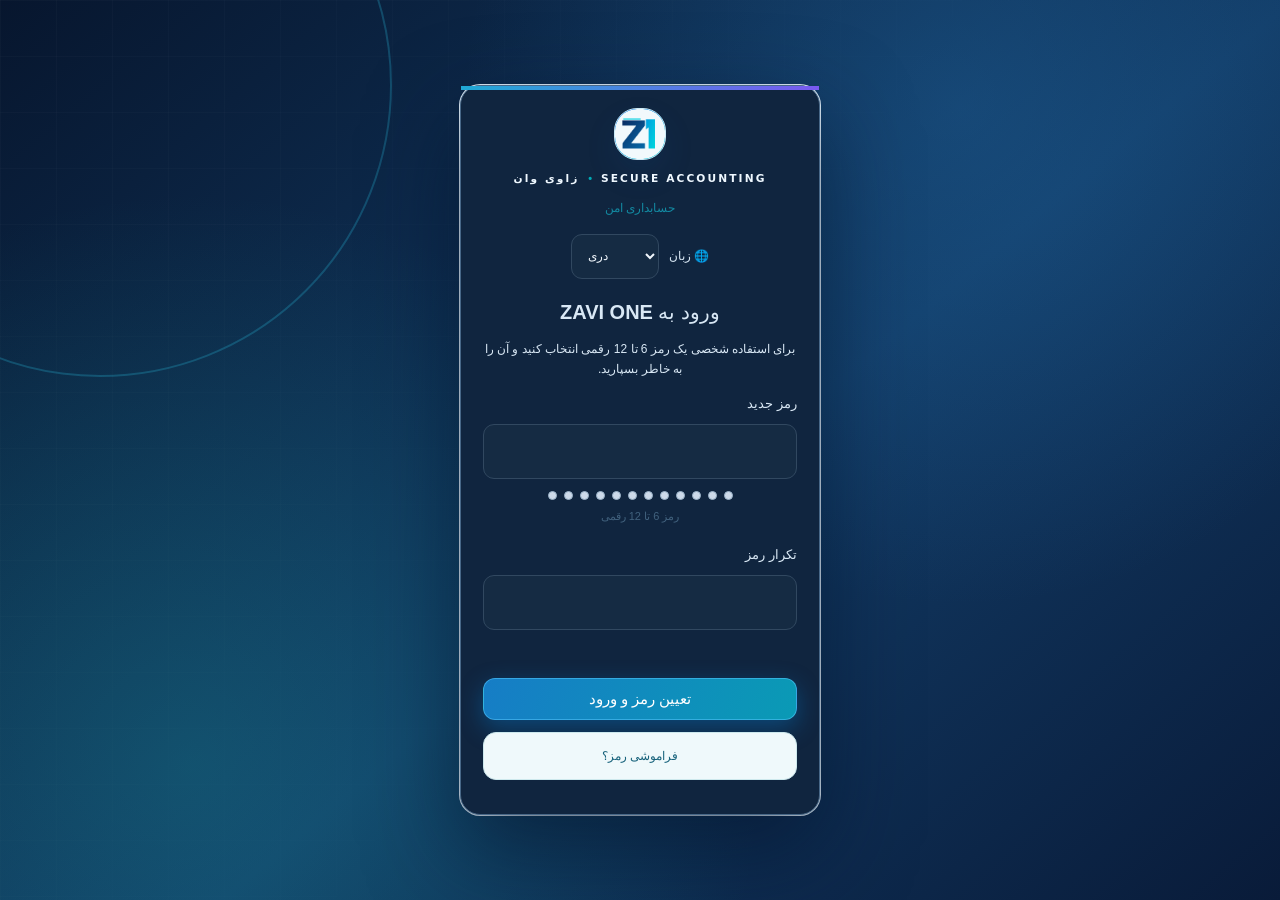
==== commit ea9f2a23: "fix(one): preserve sales purchase and stock navigation if paging script is unavailable" ====
--- a/apps/one/index.html
+++ b/apps/one/index.html
@@ -1806,7 +1806,25 @@
 const nav=[['dashboard','داشبورد','home'],['sales','فروش','sale'],['purchases','خرید','purchase'],['products','محصول و گدام','product'],['contacts','مشتریان و فروشنده‌گان','users'],['phonebook','دفترچه تماس','users'],['debtors','حساب قرضداران','users'],['creditors','قرض‌های ما','purchase'],['money','دریافت و پرداخت','wallet'],['hawala','حساب حواله','transfer'],['expenses','مصارف','expense'],['waste','ضایعات','expense'],['reports','راپورها','chart'],['journal','روزنامچه','expense'],['repairs','تعمیرات','settings'],['settings','تنظیمات و پشتیبان','settings'],['subscription','اشتراک من','settings']];
 let page='dashboard',search='',filter='all',periodFrom='',periodTo='',mobileDrawer=false,selectedContactTab='all',stockDisplayCurrency='AFN';
 const z647Pages={products:0,sales:0,purchases:0};
-function z647Limit(items,name){const result=window.ZaviPaging647.page(items,z647Pages[name]||0);z647Pages[name]=result.page;return result;}
+// Keep navigation usable even if the optional paging helper fails to load.
+// This backup reads records only; it never changes transaction data.
+const z647FallbackPaging={
+ page(items,index=0){
+  const rows=Array.isArray(items)?items:[],size=60,pages=Math.max(1,Math.ceil(rows.length/size));
+  const at=Math.min(Math.max(0,Math.trunc(Number(index)||0)),pages-1);
+  return {rows:rows.slice(at*size,(at+1)*size),page:at,pages,total:rows.length,from:rows.length?at*size+1:0,to:Math.min(rows.length,(at+1)*size),size};
+ },
+ controls(result,name){
+  if(!result||result.pages<2)return '';
+  const key=escapeHtml(name);
+  return `<nav class="z647-pages" aria-label="صفحه‌بندی ${key}"><span aria-live="polite">${result.from}–${result.to} از ${result.total}</span><button type="button" data-zavi-page="${key}" data-direction="prev" ${result.page===0?'disabled':''} aria-label="صفحه قبلی">قبلی</button><strong>${result.page+1} / ${result.pages}</strong><button type="button" data-zavi-page="${key}" data-direction="next" ${result.page===result.pages-1?'disabled':''} aria-label="صفحه بعدی">بعدی</button></nav>`;
+ }
+};
+function z647Paging(){
+ const api=window.ZaviPaging647;
+ return typeof api?.page==='function'&&typeof api?.controls==='function'?api:z647FallbackPaging;
+}
+function z647Limit(items,name){const result=z647Paging().page(items,z647Pages[name]||0);z647Pages[name]=result.page;return result;}
 
 function fxUsdRate(){return db.currency==='USD'?1:(Number.isFinite(Number(db.usdRate))&&Number(db.usdRate)>0?Number(db.usdRate):0)}
 function displayStock(n){if(!z20Option('usdStock'))stockDisplayCurrency='AFN';return stockDisplayCurrency==='USD'?(fxUsdRate()?`${fmt(money(n/fxUsdRate()))} USD`:'نرخ USD تنظیم نشده'):currency(n)}
@@ -2478,7 +2496,7 @@
 }
 function renderDashboard(){let s=summary(),t=totals(),inv=stockState(),low=db.products.filter(p=>inv[p.id]?.qty<=num(p.reorder));let recent=orderByDate(db.tx.filter(t=>!t.voided)).slice(0,6);return `<div class="zui-phase1 zui-dashboard-page" data-module="dashboard"><section class="welcome"><div><div class="eyebrow">به ZAVI ONE خوش آمدید</div><h2>${escapeHtml(window.ZaviIndustryFocus?.plan(zaviBusinessTypeV638())?.title||'حساب‌های فروشگاه، یک‌جا')}</h2><p>${escapeHtml(window.ZaviIndustryFocus?.plan(zaviBusinessTypeV638())?.subtitle||'فروش، خرید، موجودی و حساب‌ها')}</p><div class="zv-today">📆 امروز: ${fmtDate(nowISO())}</div></div>${z20Option('quickSale')?`<button class="btn" data-action="sale">${icon('plus')} ثبت فروش</button>`:''}</section>${zaviUsdRateDashboardCard()}${!db.storeConfigured?`<div class="backup-reminder"><div><b>اول مشخصات فروشگاه را تنظیم کنید</b><p>نام فروشگاه، شماره واتساپ، آدرس و لوگوی هر خریدار در فاکتورهای خودش ثبت می‌شود.</p></div><button class="btn primary" data-go="settings">تنظیم فروشگاه</button></div>`:''}${backupReminder()}${z20Option('dashboardPhone')&&db.shopPhone?`<div class="zv-phone-strip">📞 شماره فروشگاه: <b dir="ltr">${escapeHtml(db.shopPhone)}</b></div>`:''}${zaviModuleEnabled('repairs')?`<div class="card" style="padding:14px 17px;margin-bottom:16px;display:flex;justify-content:space-between;align-items:center;gap:12px;flex-wrap:wrap"><span><b>🔧 تعمیرات</b></span><button class="btn subtle" data-go="repairs">دیدن تعمیرات</button></div>`:''}${!storageOk?'<div class="notice">هشدار: ذخیره‌سازی مرورگر در دسترس نیست. از این محیط برای ثبت حساب واقعی استفاده نکنید.</div>':''}<div class="stat-grid">${stat('فروش خالص',s.sales,'همه روزها','sale','blue')}${z20Option('profit')?stat('سود تقریبی خالص',s.profit,'بعد از مصارف','chart','green'):''}${stat('موجودی حساب‌ها',t.cash,'مجموع صندوق‌ها','wallet','orange')}${stat('طلب از مشتریان',t.receivable,'مانده حساب‌ها','users','pink')}${stat('بدهی ما به دیگران',t.payable,'مانده قرض ما','purchase','orange')}</div>${renderUSDOverview()}${zaviTransactionDonutV6539()}${window.ZaviFinanceStockV18?.inventory(inv,db.products)||''}<div class="layout-2" style="margin-bottom:18px"><section class="card"><div class="panel-head"><h3>فروش ماهوار</h3></div><div class="panel-body">${z20Option('chart')?dashboardChart():'<div class="muted">نمودار در تنظیمات خاموش است.</div>'}</div></section><section class="card" style="${z20Option('lowStock')?'':'display:none'}"><div class="panel-head"><h3>محصولهای رو به اتمام</h3><span class="pill ${low.length?'amber':'green'}">${fmtQty(low.length)} محصول</span></div><div class="panel-body">${low.length?low.slice(0,5).map(p=>`<div class="stock-item"><div class="stock-left"><div class="mini-circle">${icon('product')}</div><div><div class="prod-title">${escapeHtml(p.name)}</div><div class="stock-sub">حداقل مطلوب: ${fmtQty(p.reorder)}</div></div></div><span class="pill amber">${fmtQty(inv[p.id]?.qty)} عدد</span></div>`).join(''):`<div class="empty" style="padding:28px">${icon('check')}<strong>کمبود ثبت نشده</strong><span>با ثبت محصول، اخطار موجودی در این‌جا دیده می‌شود.</span></div>`}<button class="btn" style="width:100%;margin-top:12px" data-go="products">دیدن گدام ${icon('arrow')}</button></div></section></div><div class="card" style="margin-bottom:17px;padding:14px 17px;display:flex;justify-content:space-between;gap:13px;align-items:center;flex-wrap:wrap"><div><b style="font-size:14px">حساب مشتریان</b><div class="muted" style="font-size:11px">دیدن حساب و ارسال در واتساپ</div></div><button class="btn primary" data-go="debtors">${icon('users')} مدیریت قرضداران</button></div><section class="card"><div class="panel-head"><h3>آخرین فعالیت‌ها</h3><button class="btn tiny" data-go="money">همه معاملات ${icon('arrow')}</button></div>${z20Option('recent')?recordsTable(recent):'<div class="muted" style="padding:16px">این بخش خاموش است.</div>'}</section><div class="tiny-note" style="margin-top:15px">سود تقریبی است و مانده بانک خودکار بررسی نمی‌شود.</div><section class="z649-dashboard-extras" id="z649DashboardExtras" aria-label="راهنمای تجارت و ابزارهای تکمیلی"><div class="z649-extras-header"><h3>ابزارهای تکمیلی تجارت</h3><p>پروفایل فعلی، تغییر نوع تجارت، مرکز هشدارها و راهنمای کار در پایان داشبورد قرار دارند.</p></div>${zaviBusinessRibbonV638()}${zaviIndustryFocusCardV639()}${z643WorkflowDashboardHTML()}${z644DashboardAlertsHTML()}${z642SmartBusinessDashboardHTML()}</section</div>`}
 function recordsTable(rows){if(!rows.length)return `<div class="empty">${icon('expense')}<strong>هنوز موردی ثبت نشده است</strong><span>پس از اولین معامله نمایش داده می‌شود.</span></div>`;return `<div class="table-wrap"><table class="transaction-table"><thead><tr><th>شماره</th><th>تاریخ</th><th>نوع</th><th>طرف حساب</th><th>مبلغ</th><th>جزئیات</th></tr></thead><tbody>${rows.map(t=>`<tr><td><span class="badge">${escapeHtml(t.code)}</span></td><td>${fmtDate(t.date)}</td><td><span class="pill ${TR[t.type]?.[1]||'blue'}">${txLabel(t)}</span></td><td>${escapeHtml(t.contactId?contactName(t.contactId):t.type==='expense'?(t.category||'—'):t.type==='transfer'?accountName(t.fromAccountId)+' ← '+accountName(t.toAccountId):'—')}</td><td class="amount">${currency(txValue(t))}${t.originalCurrency&&t.originalCurrency!==db.currency?`<small style="display:block;color:#8291a9;font-size:10px">${origMoney(t.originalAmount,t.originalCurrency)}</small>`:''}</td><td><button class="btn tiny" data-detail="${t.id}">نمایش</button></td></tr>`).join('')}</tbody></table></div><div class="list-mobile">${rows.map(t=>`<div class="record-card" data-detail="${t.id}"><div class="rec-top"><div><strong>${txLabel(t)}</strong> <span class="badge">${escapeHtml(t.code)}</span></div><b class="amount">${currency(txValue(t))}</b></div><div class="rec-detail"><span>${fmtDate(t.date)} · ${escapeHtml(t.contactId?contactName(t.contactId):t.category||'—')}</span><span style="color:var(--primary)">جزئیات ${icon('arrow')}</span></div></div>`).join('')}</div>`}
-function renderOrdersCore(type){const sale=type==='sale';const rows=orderByDate(db.tx.filter(t=>!t.voided&&(t.type===type||t.type===type+'_return'))).filter(t=>{let q=search.toLowerCase();return (t.code+' '+(t.customerName||contactName(t.contactId))+' '+(t.items||[]).map(x=>x.productName||productName(x.productId)).join(' ')).toLowerCase().includes(q)});const result=z647Limit(rows,sale?'sales':'purchases'),visible=result.rows;const selected=db.tx.filter(t=>!t.voided&&t.type===type);const total=selected.reduce((a,t)=>a+txTotal(t),0);const purchTotals={};if(!sale)for(const t of selected){const unit=t.originalCurrency||db.currency;purchTotals[unit]=money((purchTotals[unit]||0)+(t.originalAmount??txTotal(t)))}const purchaseCurrencyView=sale?'':`<div class="card" style="padding:14px 18px;margin-bottom:18px"><b>خرید ثبت‌شده بر اساس واحد پول فاکتور</b><div class="action-group" style="margin-top:10px">${Object.entries(purchTotals).map(([k,n])=>`<span class="pill blue">${escapeHtml(k==='CNY'?'RMB':k)}: ${fmt(n)}</span>`).join('')||'<span class="muted">هنوز خریدی ثبت نشده است.</span>'}</div></div>`;return `<div class="zui-phase1 zui-order-page" data-module="${sale?'sales':'purchases'}"><div class="zui-section-heading"><span class="zui-eyebrow">ZAVI ONE · ${sale?'SALES':'PURCHASES'}</span><p>${sale?'فاکتور، پرداخت و حساب مشتری':'فاکتور، عرضه‌کننده و مصارف خرید'}</p></div>${header(sale?'مدیریت فروش':'مدیریت خرید',sale?'فاکتورهای فروش، مشتریان و قرض':'خرید داخلی و خارجی، ارز و مصارف خرید',`${button(type,sale?'فروش جدید':'خرید جدید')} ${sale?'':button('foreign_purchase','خرید خارجی','purchase','subtle')} ${button(sale?'sale_return':'purchase_return',sale?'برگشت فروش':'برگشت خرید','return','subtle')}`)}<div class="stat-grid" style="grid-template-columns:repeat(2,minmax(0,1fr))">${stat(sale?'کل فاکتورهای فروش':'کل فاکتورهای خرید',total,'قبل از برگشت‌ها',sale?'sale':'purchase','blue')}${stat('تعداد فاکتور',selected.length,'ثبت‌شده', 'expense','green').replace(currency(selected.length),fmtQty(selected.length))}</div>${purchaseCurrencyView}<section class="card"><div class="table-bar"><div class="searchbox">${icon('search')}<input id="searchInput" placeholder="جستجوی فاکتور، محصول یا طرف حساب" value="${escapeHtml(search)}"></div><span class="pill blue">${rows.length} رکورد</span></div>${recordsTable(visible)}${window.ZaviPaging647.controls(result,sale?'sales':'purchases')}</section></div>`}
+function renderOrdersCore(type){const sale=type==='sale';const rows=orderByDate(db.tx.filter(t=>!t.voided&&(t.type===type||t.type===type+'_return'))).filter(t=>{let q=search.toLowerCase();return (t.code+' '+(t.customerName||contactName(t.contactId))+' '+(t.items||[]).map(x=>x.productName||productName(x.productId)).join(' ')).toLowerCase().includes(q)});const result=z647Limit(rows,sale?'sales':'purchases'),visible=result.rows;const selected=db.tx.filter(t=>!t.voided&&t.type===type);const total=selected.reduce((a,t)=>a+txTotal(t),0);const purchTotals={};if(!sale)for(const t of selected){const unit=t.originalCurrency||db.currency;purchTotals[unit]=money((purchTotals[unit]||0)+(t.originalAmount??txTotal(t)))}const purchaseCurrencyView=sale?'':`<div class="card" style="padding:14px 18px;margin-bottom:18px"><b>خرید ثبت‌شده بر اساس واحد پول فاکتور</b><div class="action-group" style="margin-top:10px">${Object.entries(purchTotals).map(([k,n])=>`<span class="pill blue">${escapeHtml(k==='CNY'?'RMB':k)}: ${fmt(n)}</span>`).join('')||'<span class="muted">هنوز خریدی ثبت نشده است.</span>'}</div></div>`;return `<div class="zui-phase1 zui-order-page" data-module="${sale?'sales':'purchases'}"><div class="zui-section-heading"><span class="zui-eyebrow">ZAVI ONE · ${sale?'SALES':'PURCHASES'}</span><p>${sale?'فاکتور، پرداخت و حساب مشتری':'فاکتور، عرضه‌کننده و مصارف خرید'}</p></div>${header(sale?'مدیریت فروش':'مدیریت خرید',sale?'فاکتورهای فروش، مشتریان و قرض':'خرید داخلی و خارجی، ارز و مصارف خرید',`${button(type,sale?'فروش جدید':'خرید جدید')} ${sale?'':button('foreign_purchase','خرید خارجی','purchase','subtle')} ${button(sale?'sale_return':'purchase_return',sale?'برگشت فروش':'برگشت خرید','return','subtle')}`)}<div class="stat-grid" style="grid-template-columns:repeat(2,minmax(0,1fr))">${stat(sale?'کل فاکتورهای فروش':'کل فاکتورهای خرید',total,'قبل از برگشت‌ها',sale?'sale':'purchase','blue')}${stat('تعداد فاکتور',selected.length,'ثبت‌شده', 'expense','green').replace(currency(selected.length),fmtQty(selected.length))}</div>${purchaseCurrencyView}<section class="card"><div class="table-bar"><div class="searchbox">${icon('search')}<input id="searchInput" placeholder="جستجوی فاکتور، محصول یا طرف حساب" value="${escapeHtml(search)}"></div><span class="pill blue">${rows.length} رکورد</span></div>${recordsTable(visible)}${z647Paging().controls(result,sale?'sales':'purchases')}</section></div>`}
 function renderOrders(type){const html=renderOrdersCore(type);if(type!=='sale')return html;const saved=(db.invoiceArchive||[]).filter(x=>db.tx.some(t=>t.id===x.txId&&!t.voided)).slice(-20).reverse();return html+`<section class="card" style="margin-top:18px"><div class="panel-head"><h3>🧾 فاکتورهای ذخیره‌شده در سیستم</h3><span class="pill blue">${faDigits(saved.length)} فاکتور</span></div><div class="zv-journal-list">${saved.length?saved.map(x=>`<article class="zv-journal-item"><div><strong>${escapeHtml(x.code)} · ${escapeHtml(x.customer||'مشتری')}</strong><small>${fmtDate(x.date)}</small></div><button class="btn tiny subtle" data-detail="${escapeHtml(x.txId)}">دیدن فاکتور</button></article>`).join(''):'<p class="muted" style="padding:16px">پس از ثبت فروش، فاکتور را باز کنید و «ذخیره در سیستم» را بزنید.</p>'}</div></section><section class="card" style="margin-top:16px"><div class="panel-head"><h3>🗂 فاکتورهای دستی </h3></div><div class="zv-journal-list">${(db.manualInvoices||[]).length?(db.manualInvoices||[]).slice(-20).reverse().map(x=>`<article class="zv-journal-item"><div><strong>${escapeHtml(x.customer||'مشتری')} · ${escapeHtml(x.code||'بدون شماره')}</strong><small>${escapeHtml(x.date||'—')}</small></div><a class="btn tiny subtle" target="_blank" rel="noopener" href="./invoice.html?id=${encodeURIComponent(x.id)}">بازکردن فاکتور</a></article>`).join(''):'<p class="muted" style="padding:15px">فاکتورهای ساخته‌شده در قالب دستی  در این بخش نمایش داده می‌شوند.</p>'}</div></section>`}
 
 
@@ -2529,7 +2547,7 @@
 document.addEventListener('input',event=>{if(event.target?.id==='zaviWarehouseScan'){clearTimeout(z638LookupTimer);const code=event.target.value;z638LookupTimer=setTimeout(()=>zaviWarehouseLookup(code),130)}});
 document.addEventListener('keydown',event=>{if(event.target?.id==='zaviWarehouseScan'&&event.key==='Enter'){event.preventDefault();clearTimeout(z638LookupTimer);zaviWarehouseLookup(event.target.value,true)}});
 
-function zuiLegacy_renderProducts(){let stock=stockState(),found=db.products.filter(p=>normalizeName(p.name+' '+(p.sku||'')+' '+(p.category||'')+' '+zaviProductCodes(p).join(' ')).includes(normalizeName(search)));const result=z647Limit(found,'products'),items=result.rows;return `${header('محصول و موجودی گدام','ثبت محصول، قیمت خرید و فروش، کمبود موجودی و ارزش گدام',`${button('product','محصولی جدید')} ${button('stock_adjust','اصلاح موجودی','transfer','subtle')} <label class="btn file-button subtle">${icon('upload')} ورود فهرست محصول <input type="file" id="productCsvImport" accept=".csv,text/csv"></label> ${button('product_template','نمونه CSV','download','subtle')}`)}${zaviWarehousePanel()}${window.ZaviWarehouseV1?.panel()||''}<div class="report-grid">${stat('تعداد انواع محصول',db.products.length,'قلم ثبت‌شده','product','blue').replace(currency(db.products.length),fmtQty(db.products.length))}${stat('مجموع موجودی',Object.values(stock).reduce((s,v)=>s+v.qty,0),'عدد/واحد','purchase','green').replace(/([\d,.]+) (AFN|USD|CNY|PKR|EUR)/,(_,n)=>n)}${stat('ارزش بهای گدام',Object.values(stock).reduce((s,v)=>s+v.value,0),'بهای خرید','chart','orange')}<div class="card stat"><div class="stat-label">ارزش گدام به دالر (USD)</div><div class="stat-value" style="font-size:20px">${usdValue(Object.values(stock).reduce((s,v)=>s+v.value,0))}</div><div class="stat-foot">نرخ تبدیل دستی · فقط نمایش</div></div></div><section class="card"><div class="table-bar"><div class="searchbox">${icon('search')}<input id="searchInput" placeholder="جستجوی نام، بارکد اصلی یا اضافی، دسته‌بندی" value="${escapeHtml(search)}"></div><div class="filterbar"><span class="muted">قیمت‌ها به:</span><select id="stockCurrency" ${z20Option('usdStock')?'':'disabled'}><option value="AFN" ${stockDisplayCurrency==='AFN'?'selected':''}>پول اصلی</option><option value="USD" ${stockDisplayCurrency==='USD'?'selected':''}>دالر USD</option></select><span class="pill blue">${result.total} محصول</span></div></div>${!items.length?emptyView('product','هنوز محصولیی ثبت نشده است','برای شروع، محصول جدید اضافه کنید.'): `<div class="table-wrap"><table class="transaction-table"><thead><tr><th>محصول</th><th>کود محصول</th><th>دسته‌بندی</th><th>موجودی</th><th>قیمت فروش</th><th>قیمت آمد واحد</th><th>وضعیت</th><th></th></tr></thead><tbody>${items.map(p=>`<tr><td><div class="zavi-product-entry">${zaviPhotoMarkup(p)}<b>${escapeHtml(p.name)}</b>${p.industryDetails?.values&&Object.keys(p.industryDetails.values).length?`<small class="z629-item-meta">${window.ZaviIndustryForms6529.display(p.industryDetails,3).map(([a,b])=>escapeHtml(a+': '+b)).join(' · ')}</small>`:''}</div></td><td>${escapeHtml(p.sku||'—')}</td><td>${escapeHtml(p.category||'—')}</td><td class="amount">${fmtQty(stock[p.id]?.qty)}</td><td class="amount">${displayStock(p.salePrice)}</td><td class="amount">${displayStock(p.purchasePrice??unitCost(p.id))}</td><td><span class="pill ${stock[p.id]?.qty<=num(p.reorder)?'amber':'green'}">${stock[p.id]?.qty<=num(p.reorder)?'موجودی کم':'موجود'}</span></td><td><button class="btn tiny" data-action="edit_product" data-id="${p.id}">${icon('edit')}</button></td></tr>`).join('')}</tbody></table></div><div class="list-mobile">${items.map(p=>`<div class="record-card"><div class="rec-top"><div class="zavi-product-entry">${zaviPhotoMarkup(p)}<div><strong>${escapeHtml(p.name)}</strong>${p.industryDetails?.values&&Object.keys(p.industryDetails.values).length?`<small class="z629-item-meta">${window.ZaviIndustryForms6529.display(p.industryDetails,2).map(([a,b])=>escapeHtml(a+': '+b)).join(' · ')}</small>`:''}<div class="muted" style="font-size:10px">${escapeHtml(p.category||'بدون دسته')} · ${escapeHtml(p.sku||'بدون کود')}</div></div></div><span class="pill ${stock[p.id]?.qty<=num(p.reorder)?'amber':'green'}">${fmtQty(stock[p.id]?.qty)} عدد</span></div><div class="rec-detail"><span>فروش: <b class="amount">${displayStock(p.salePrice)}</b> · آمد: <b class="amount">${displayStock(p.purchasePrice??unitCost(p.id))}</b></span><button class="btn tiny" data-action="edit_product" data-id="${p.id}">ویرایش ${icon('edit')}</button></div></div>`).join('')}</div>`}</section>${window.ZaviPaging647.controls(result,'products')}`} 
+function zuiLegacy_renderProducts(){let stock=stockState(),found=db.products.filter(p=>normalizeName(p.name+' '+(p.sku||'')+' '+(p.category||'')+' '+zaviProductCodes(p).join(' ')).includes(normalizeName(search)));const result=z647Limit(found,'products'),items=result.rows;return `${header('محصول و موجودی گدام','ثبت محصول، قیمت خرید و فروش، کمبود موجودی و ارزش گدام',`${button('product','محصولی جدید')} ${button('stock_adjust','اصلاح موجودی','transfer','subtle')} <label class="btn file-button subtle">${icon('upload')} ورود فهرست محصول <input type="file" id="productCsvImport" accept=".csv,text/csv"></label> ${button('product_template','نمونه CSV','download','subtle')}`)}${zaviWarehousePanel()}${window.ZaviWarehouseV1?.panel()||''}<div class="report-grid">${stat('تعداد انواع محصول',db.products.length,'قلم ثبت‌شده','product','blue').replace(currency(db.products.length),fmtQty(db.products.length))}${stat('مجموع موجودی',Object.values(stock).reduce((s,v)=>s+v.qty,0),'عدد/واحد','purchase','green').replace(/([\d,.]+) (AFN|USD|CNY|PKR|EUR)/,(_,n)=>n)}${stat('ارزش بهای گدام',Object.values(stock).reduce((s,v)=>s+v.value,0),'بهای خرید','chart','orange')}<div class="card stat"><div class="stat-label">ارزش گدام به دالر (USD)</div><div class="stat-value" style="font-size:20px">${usdValue(Object.values(stock).reduce((s,v)=>s+v.value,0))}</div><div class="stat-foot">نرخ تبدیل دستی · فقط نمایش</div></div></div><section class="card"><div class="table-bar"><div class="searchbox">${icon('search')}<input id="searchInput" placeholder="جستجوی نام، بارکد اصلی یا اضافی، دسته‌بندی" value="${escapeHtml(search)}"></div><div class="filterbar"><span class="muted">قیمت‌ها به:</span><select id="stockCurrency" ${z20Option('usdStock')?'':'disabled'}><option value="AFN" ${stockDisplayCurrency==='AFN'?'selected':''}>پول اصلی</option><option value="USD" ${stockDisplayCurrency==='USD'?'selected':''}>دالر USD</option></select><span class="pill blue">${result.total} محصول</span></div></div>${!items.length?emptyView('product','هنوز محصولیی ثبت نشده است','برای شروع، محصول جدید اضافه کنید.'): `<div class="table-wrap"><table class="transaction-table"><thead><tr><th>محصول</th><th>کود محصول</th><th>دسته‌بندی</th><th>موجودی</th><th>قیمت فروش</th><th>قیمت آمد واحد</th><th>وضعیت</th><th></th></tr></thead><tbody>${items.map(p=>`<tr><td><div class="zavi-product-entry">${zaviPhotoMarkup(p)}<b>${escapeHtml(p.name)}</b>${p.industryDetails?.values&&Object.keys(p.industryDetails.values).length?`<small class="z629-item-meta">${window.ZaviIndustryForms6529.display(p.industryDetails,3).map(([a,b])=>escapeHtml(a+': '+b)).join(' · ')}</small>`:''}</div></td><td>${escapeHtml(p.sku||'—')}</td><td>${escapeHtml(p.category||'—')}</td><td class="amount">${fmtQty(stock[p.id]?.qty)}</td><td class="amount">${displayStock(p.salePrice)}</td><td class="amount">${displayStock(p.purchasePrice??unitCost(p.id))}</td><td><span class="pill ${stock[p.id]?.qty<=num(p.reorder)?'amber':'green'}">${stock[p.id]?.qty<=num(p.reorder)?'موجودی کم':'موجود'}</span></td><td><button class="btn tiny" data-action="edit_product" data-id="${p.id}">${icon('edit')}</button></td></tr>`).join('')}</tbody></table></div><div class="list-mobile">${items.map(p=>`<div class="record-card"><div class="rec-top"><div class="zavi-product-entry">${zaviPhotoMarkup(p)}<div><strong>${escapeHtml(p.name)}</strong>${p.industryDetails?.values&&Object.keys(p.industryDetails.values).length?`<small class="z629-item-meta">${window.ZaviIndustryForms6529.display(p.industryDetails,2).map(([a,b])=>escapeHtml(a+': '+b)).join(' · ')}</small>`:''}<div class="muted" style="font-size:10px">${escapeHtml(p.category||'بدون دسته')} · ${escapeHtml(p.sku||'بدون کود')}</div></div></div><span class="pill ${stock[p.id]?.qty<=num(p.reorder)?'amber':'green'}">${fmtQty(stock[p.id]?.qty)} عدد</span></div><div class="rec-detail"><span>فروش: <b class="amount">${displayStock(p.salePrice)}</b> · آمد: <b class="amount">${displayStock(p.purchasePrice??unitCost(p.id))}</b></span><button class="btn tiny" data-action="edit_product" data-id="${p.id}">ویرایش ${icon('edit')}</button></div></div>`).join('')}</div>`}</section>${z647Paging().controls(result,'products')}`} 
 function emptyView(ic,title,subtitle){return `<div class="empty">${icon(ic)}<strong>${title}</strong><span>${subtitle}</span></div>`}
 function zuiLegacy_renderContacts(){
  const cb=contactBalances(),co=db.contacts.filter(c=>(selectedContactTab==='all'||c.type===selectedContactTab||c.type==='both')&&(c.name+' '+c.phone).toLowerCase().includes(search.toLowerCase()));
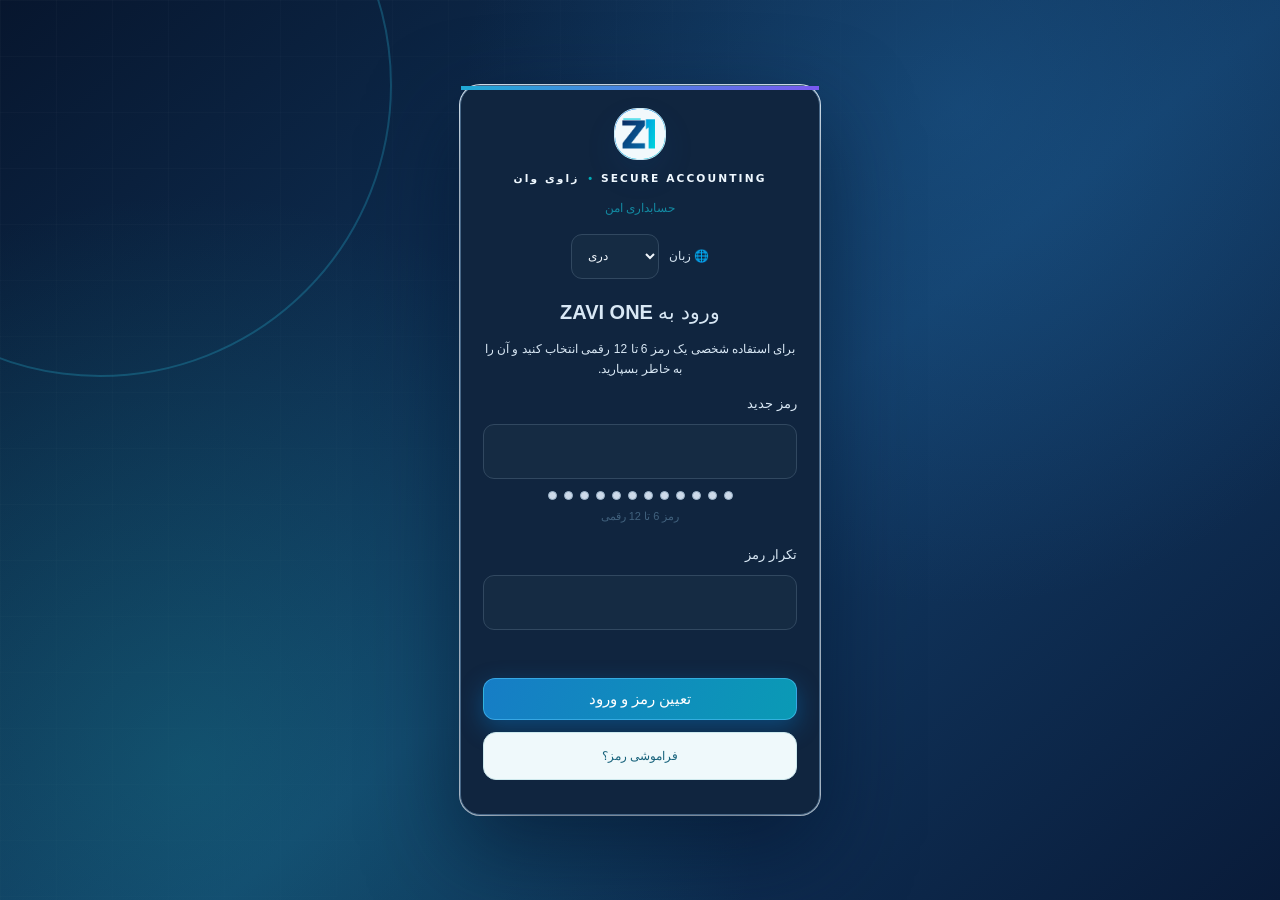
==== commit 99c623d8: "fix(one): unblock all menu routes by scoping pager click selector to pager buttons" ====
--- a/apps/one/index.html
+++ b/apps/one/index.html
@@ -3566,7 +3566,7 @@
  },135);
 }
 document.addEventListener('click',e=>{
- const pagingButton=e.target.closest('[data-zavi-page]');
+ const pagingButton=e.target.closest('button[data-zavi-page][data-direction]');
  if(pagingButton){const name=pagingButton.dataset.zaviPage,dir=pagingButton.dataset.direction;if(name!==page||!['prev','next'].includes(dir))return;z647Pages[name]=Math.max(0,(z647Pages[name]||0)+(dir==='next'?1:-1));render();document.querySelector('.z647-pages')?.scrollIntoView?.({block:'nearest',behavior:'instant'});return;}
  if(e.target.closest('#zaviIntegrityCheckV636')){
   const analyzer=window.ZaviIntegrityAudit;
